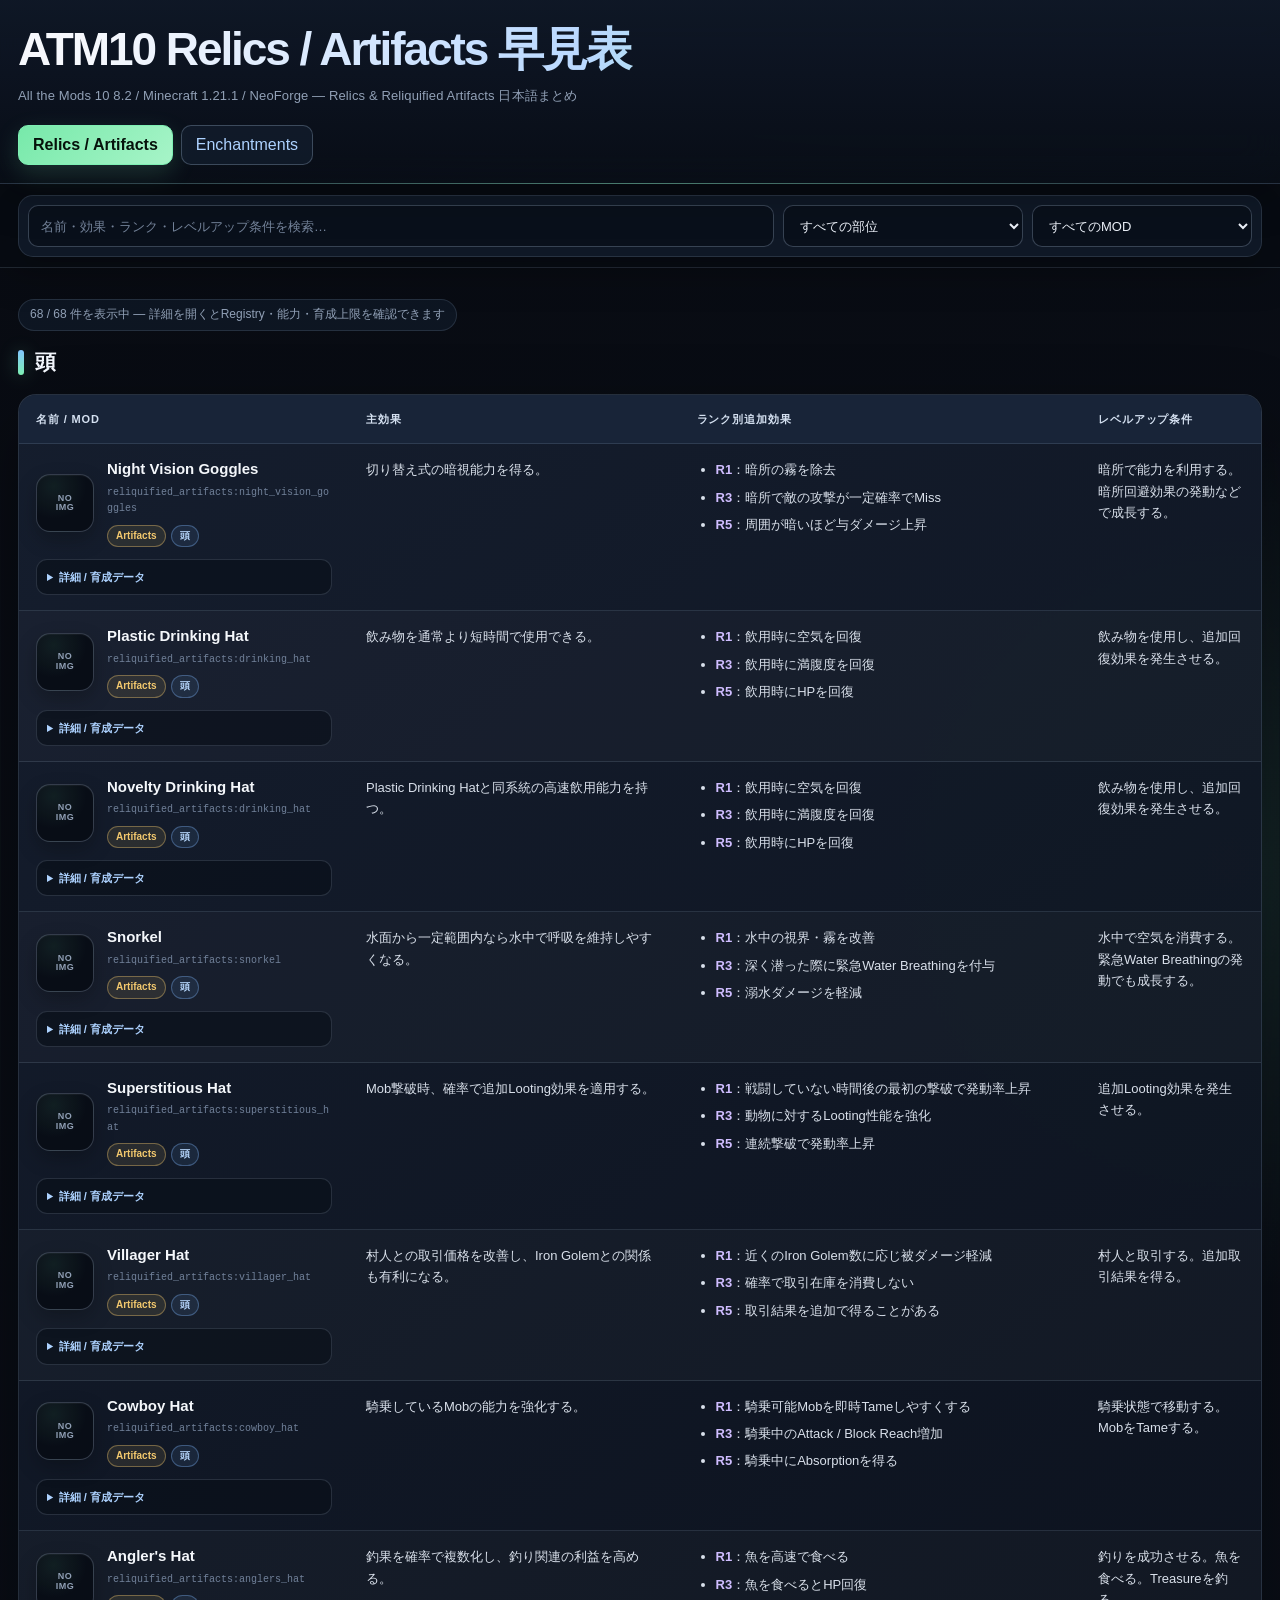
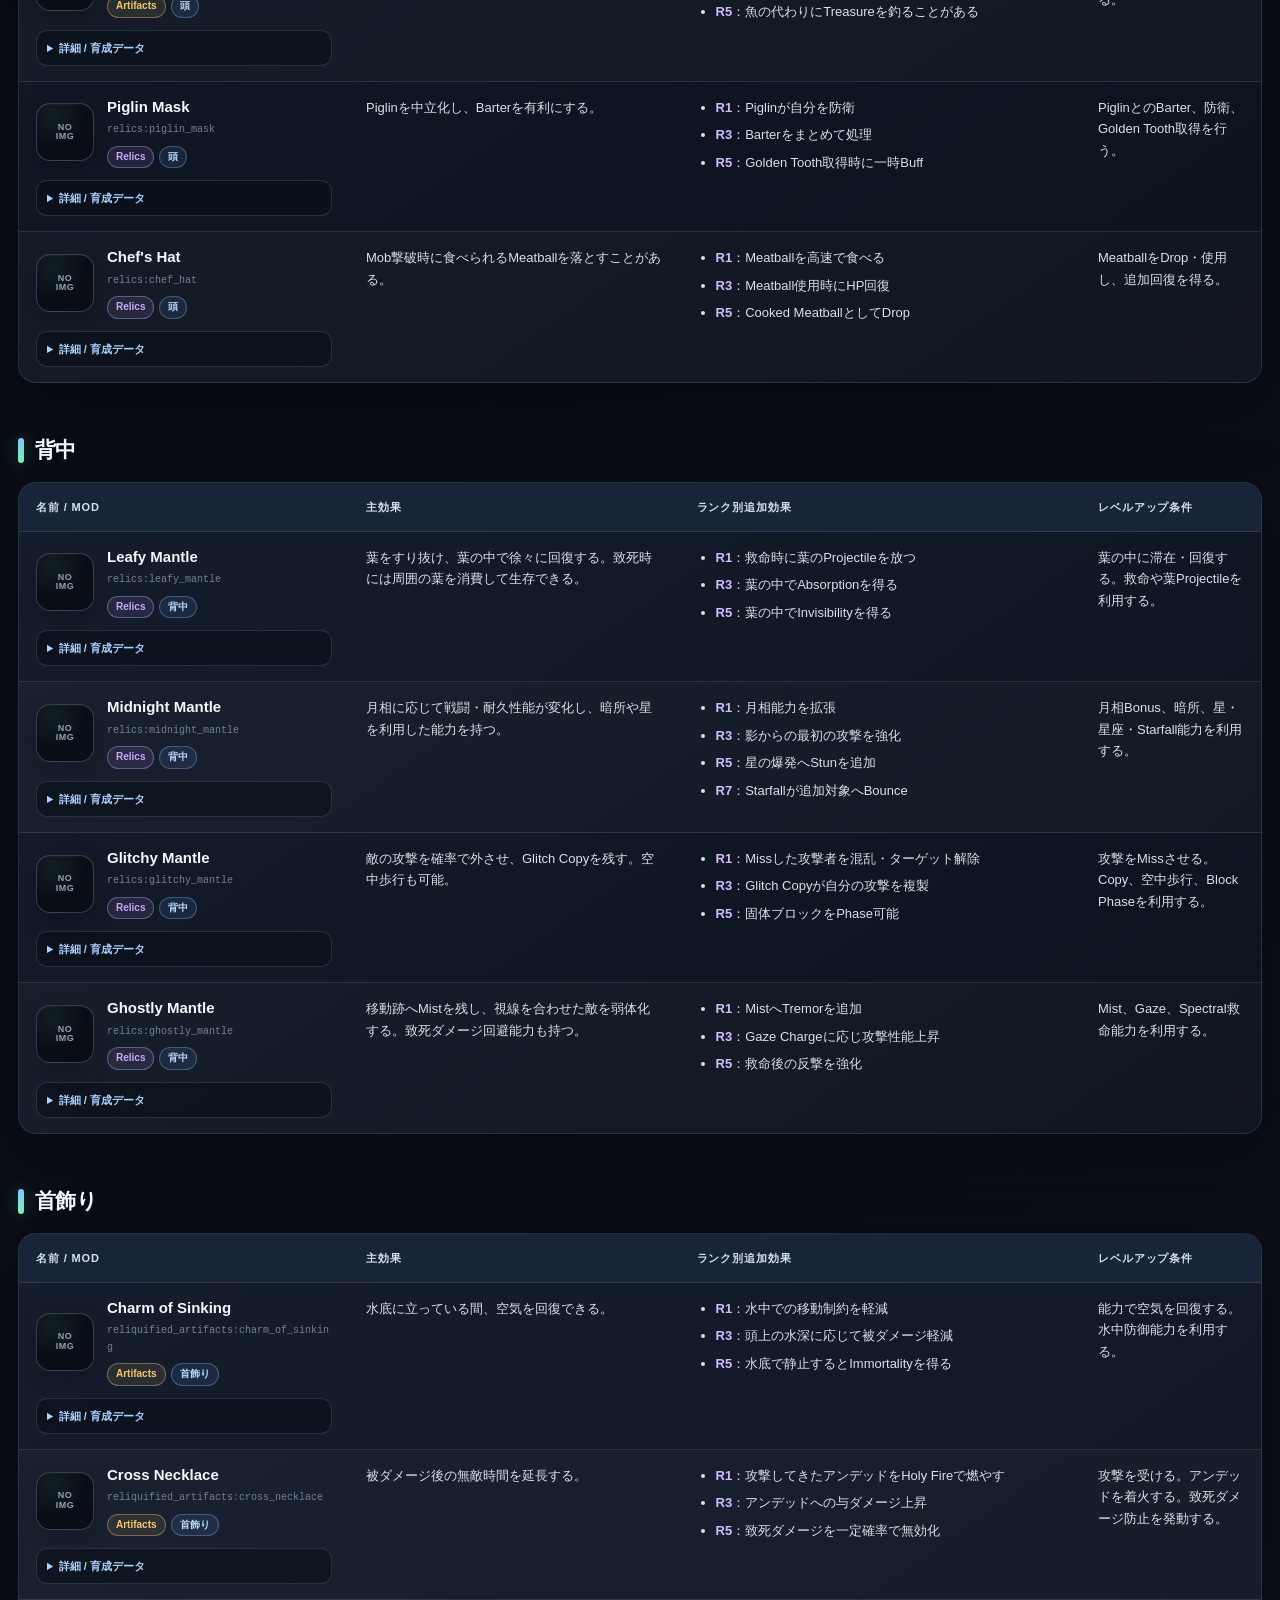
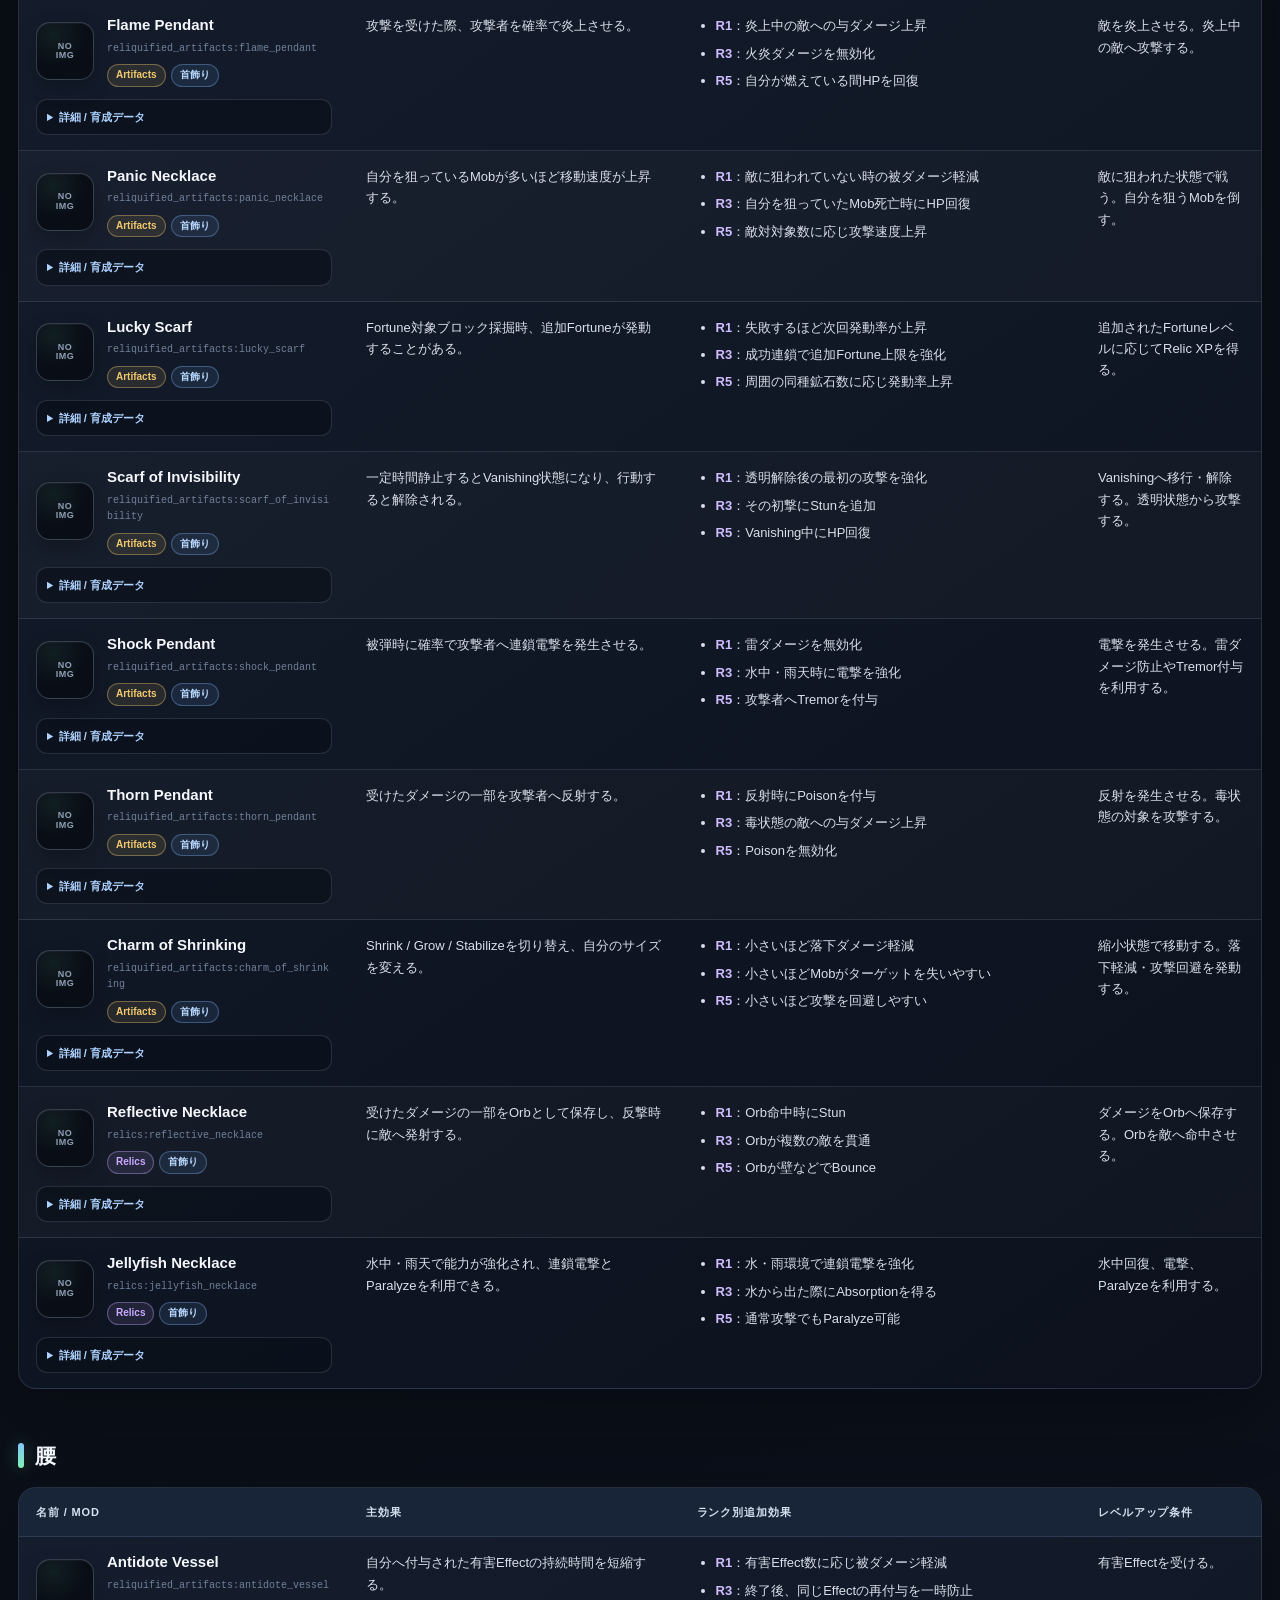
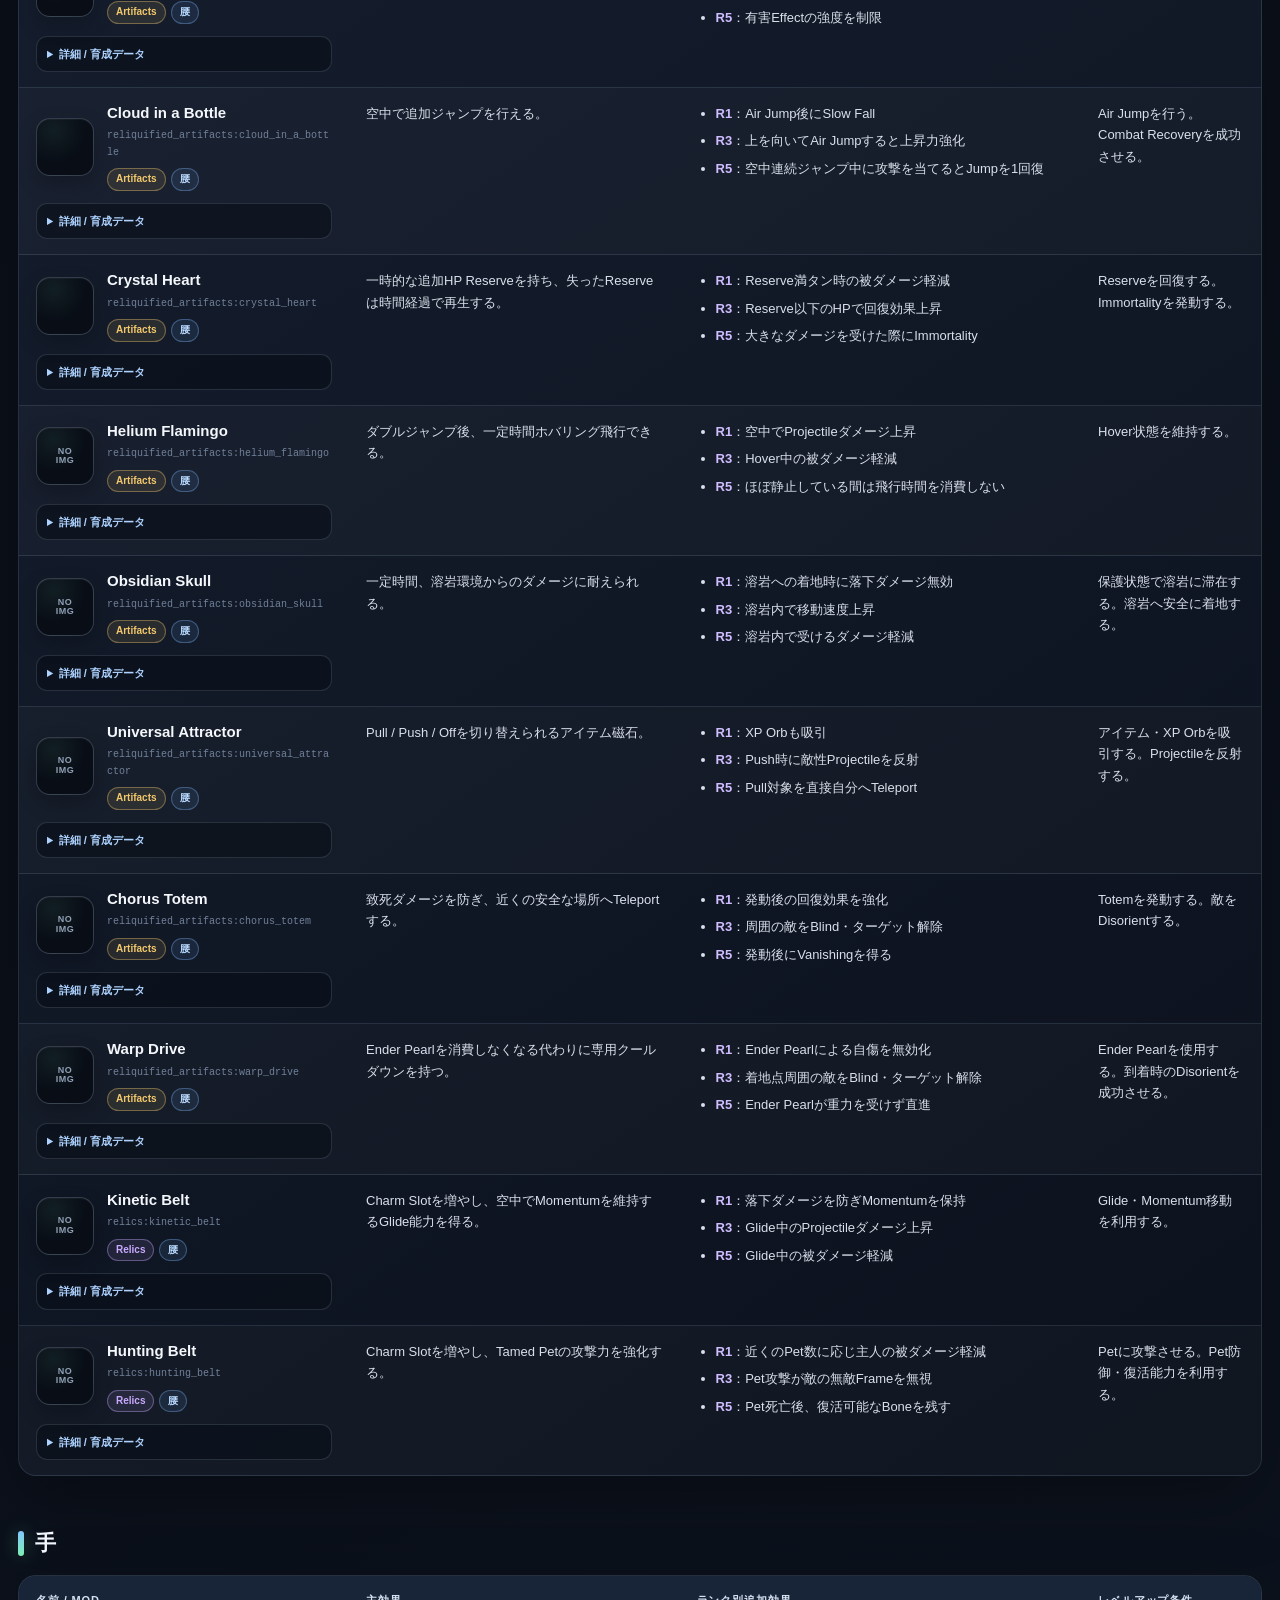
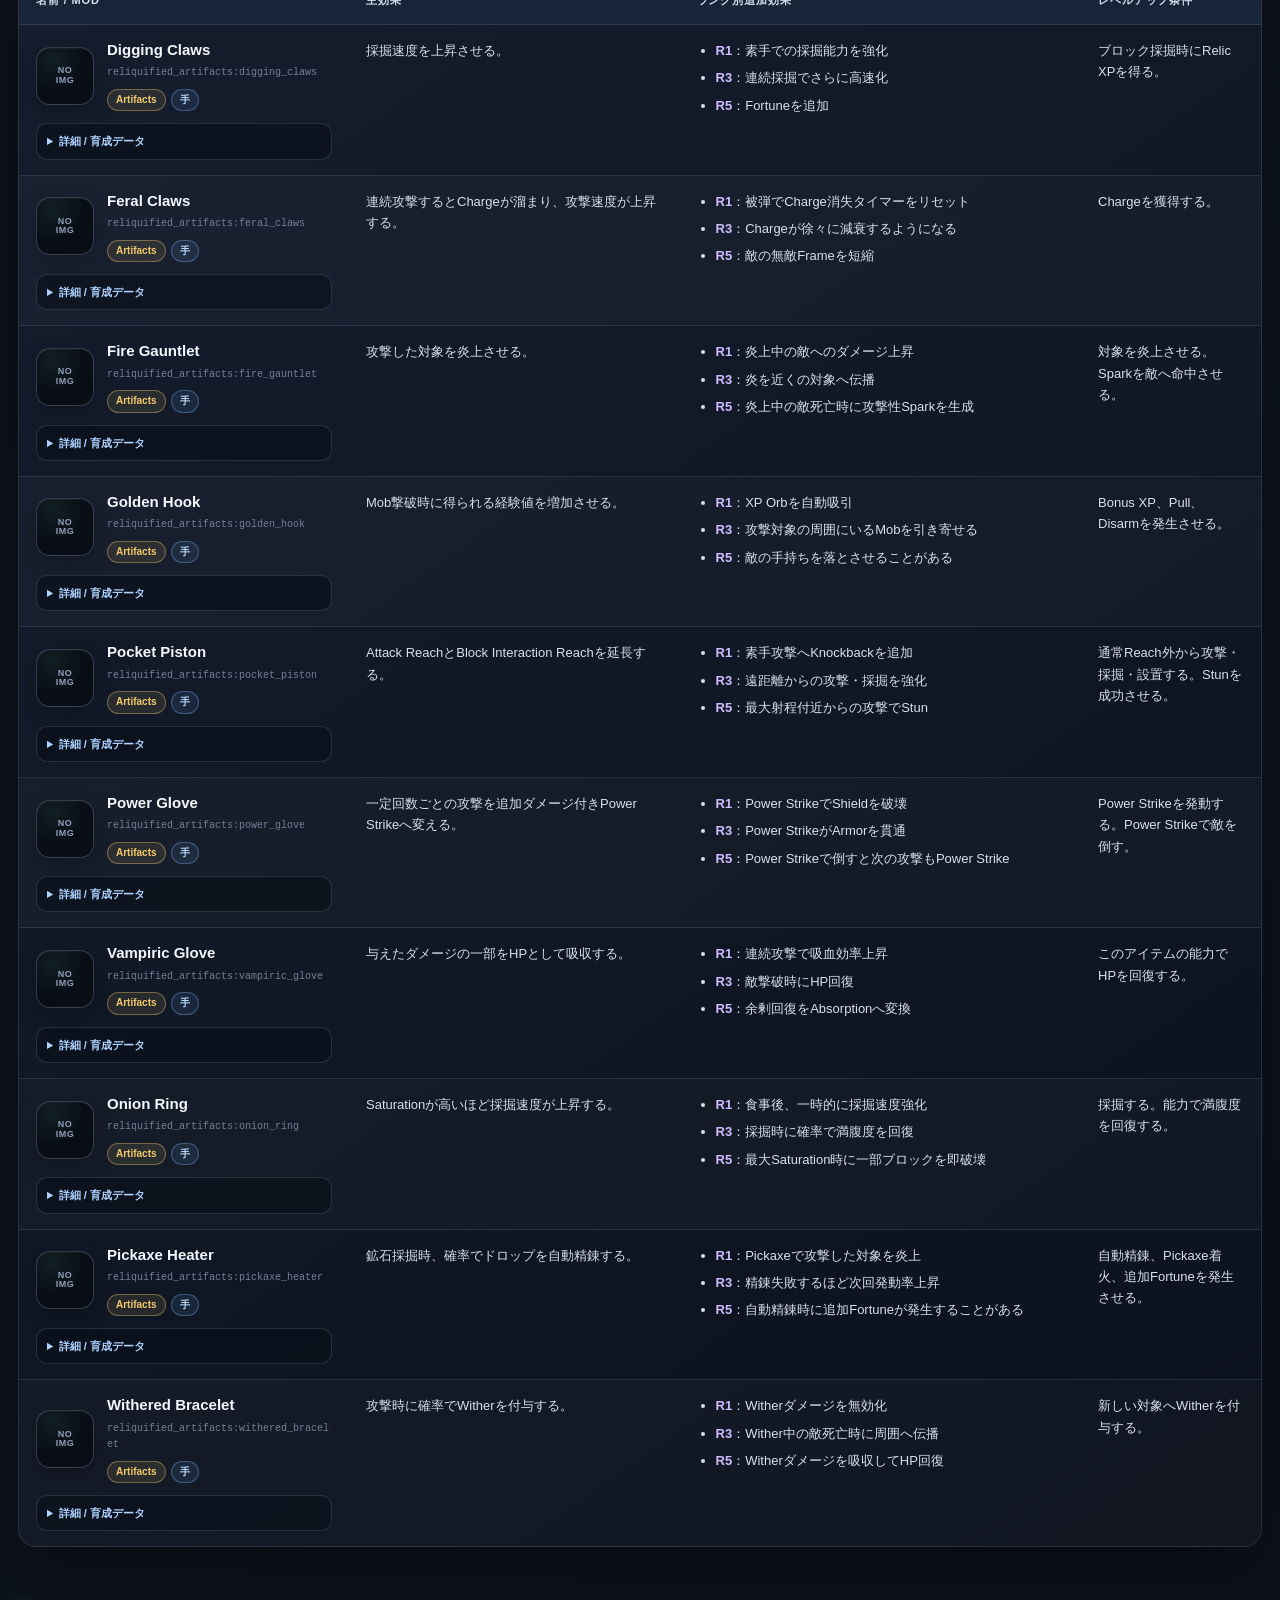
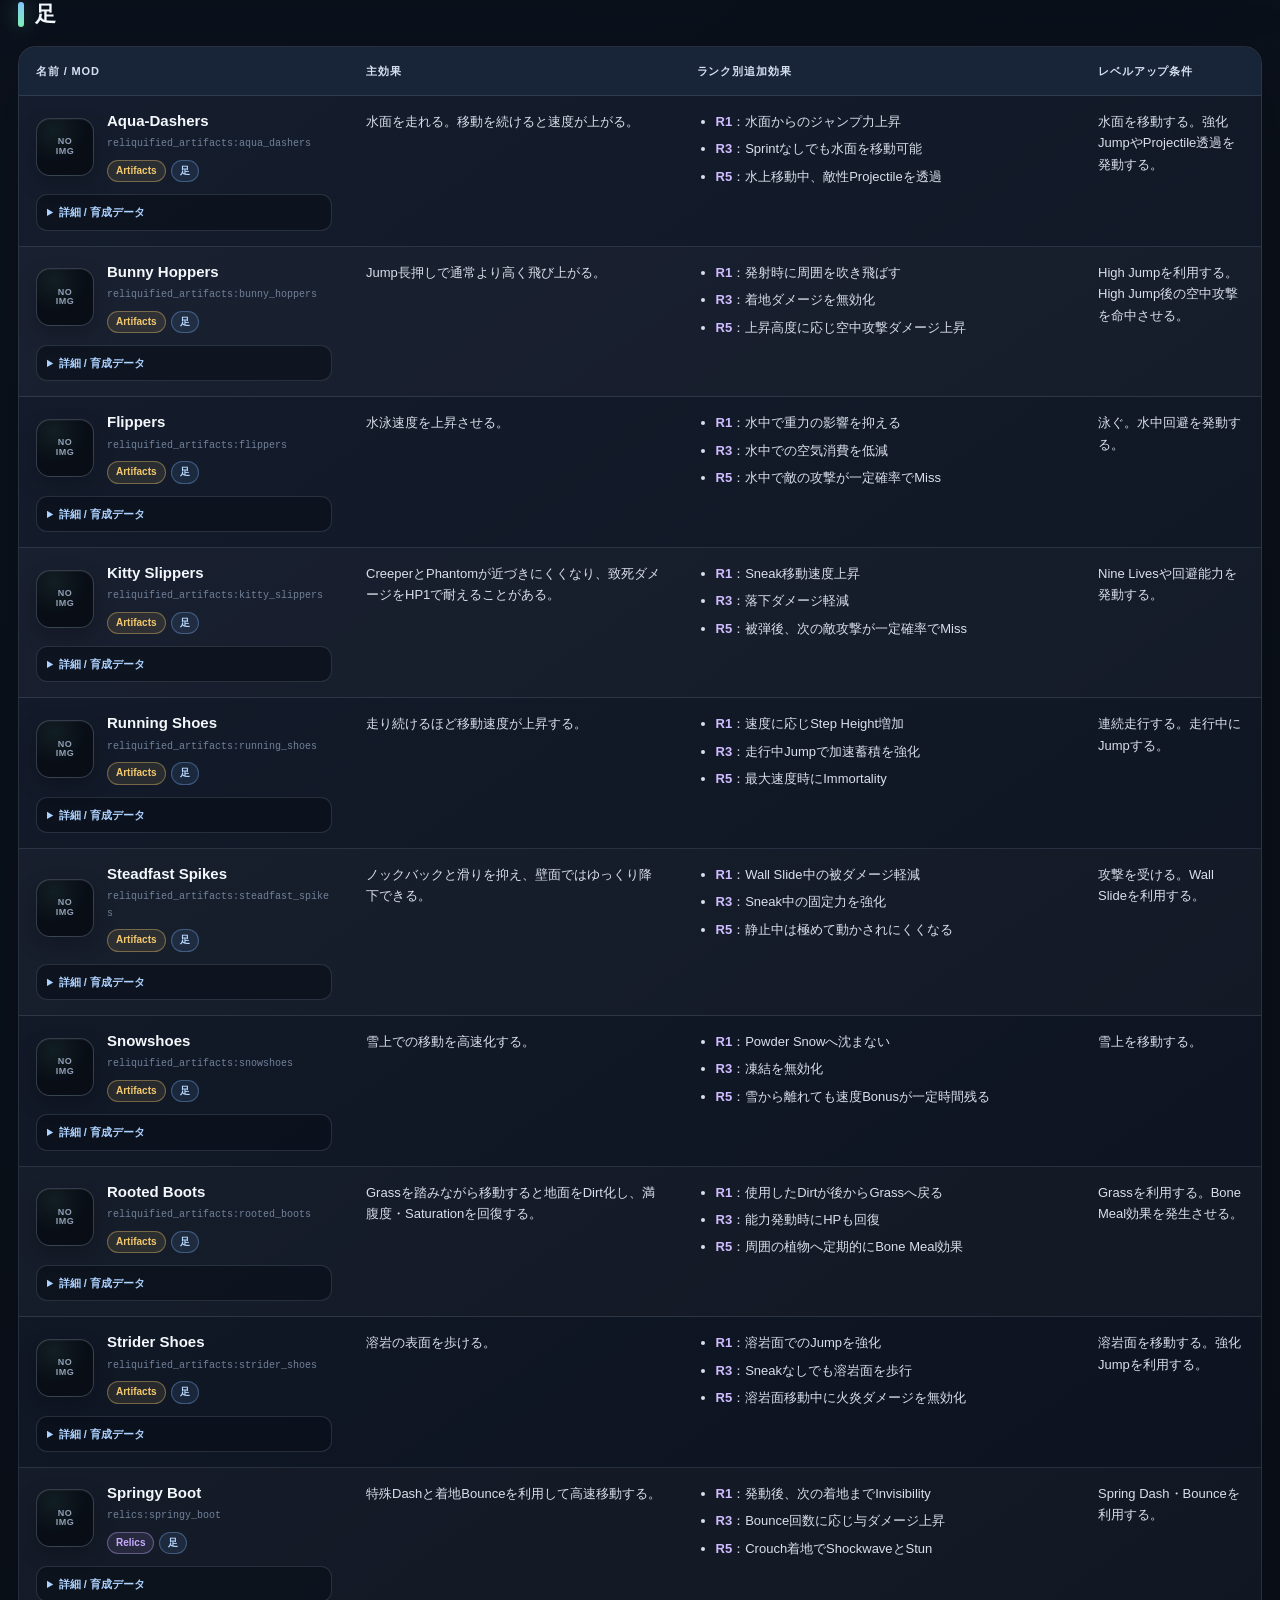
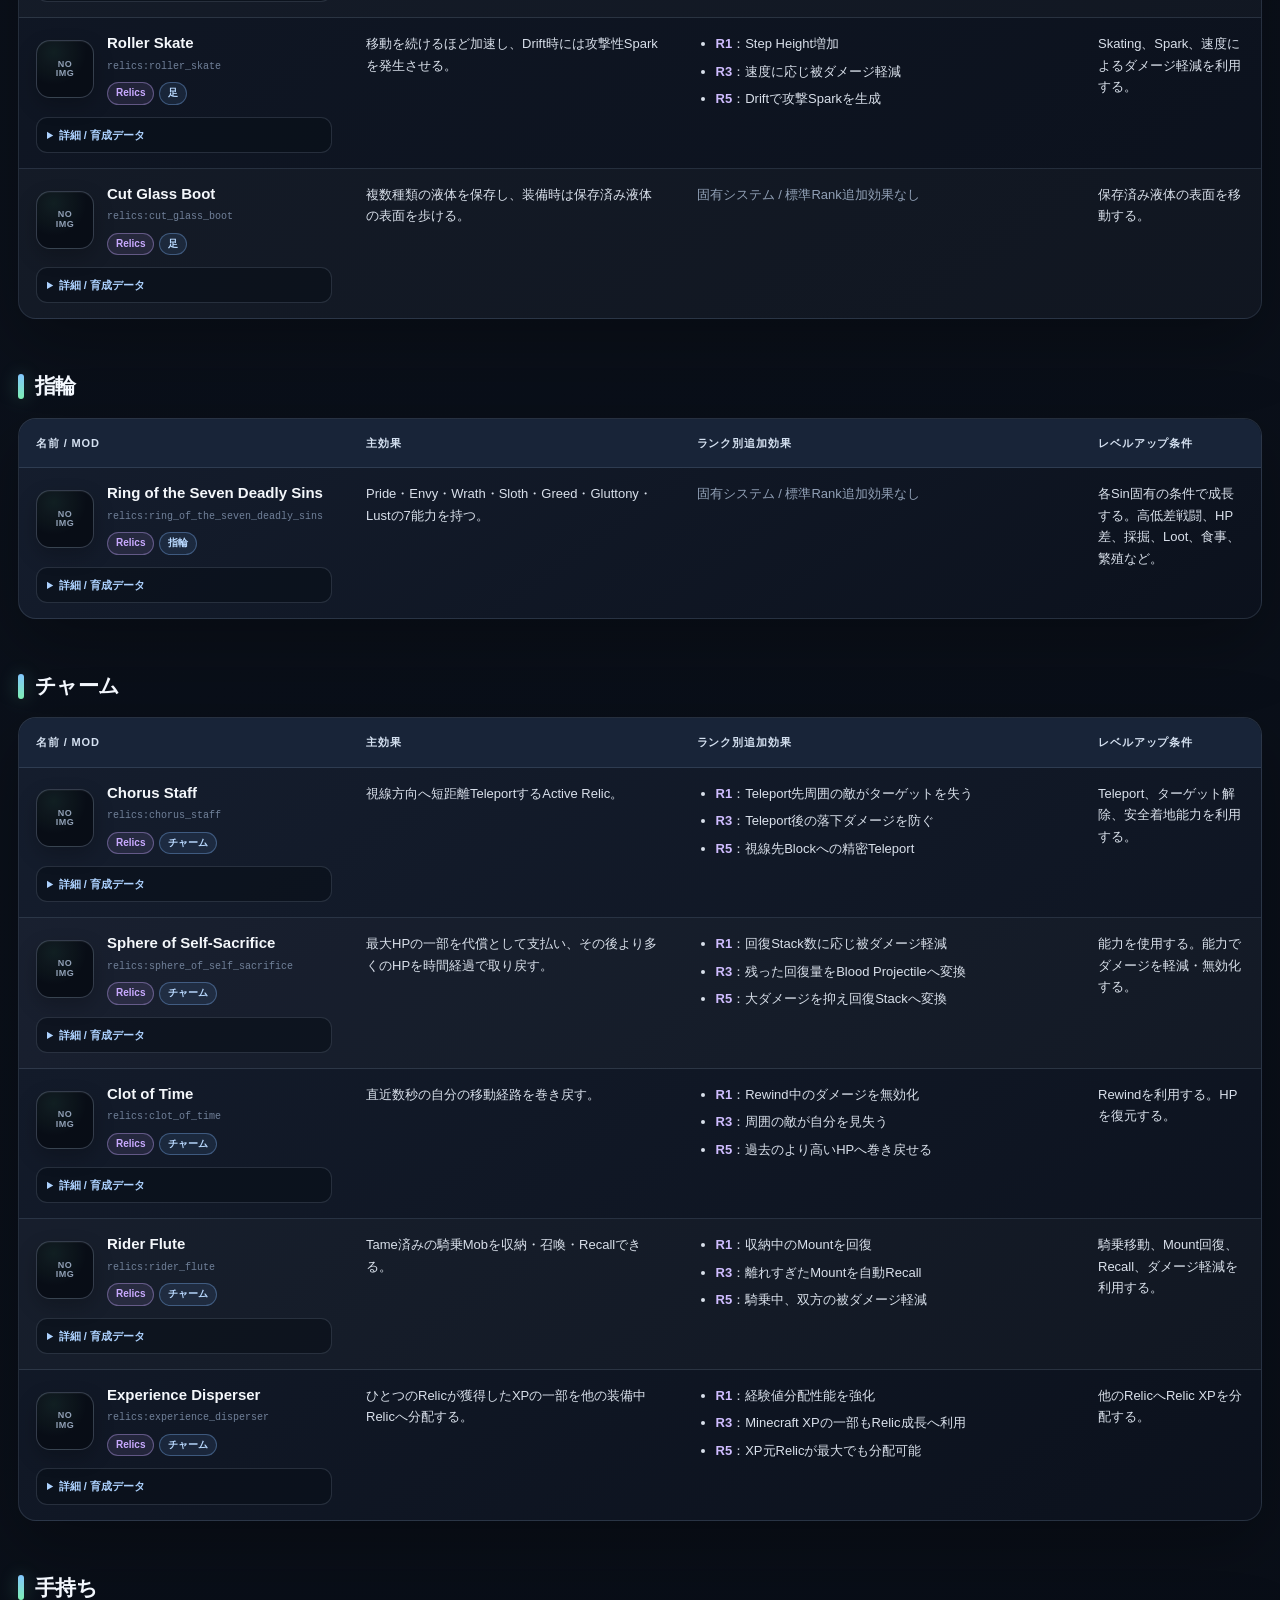
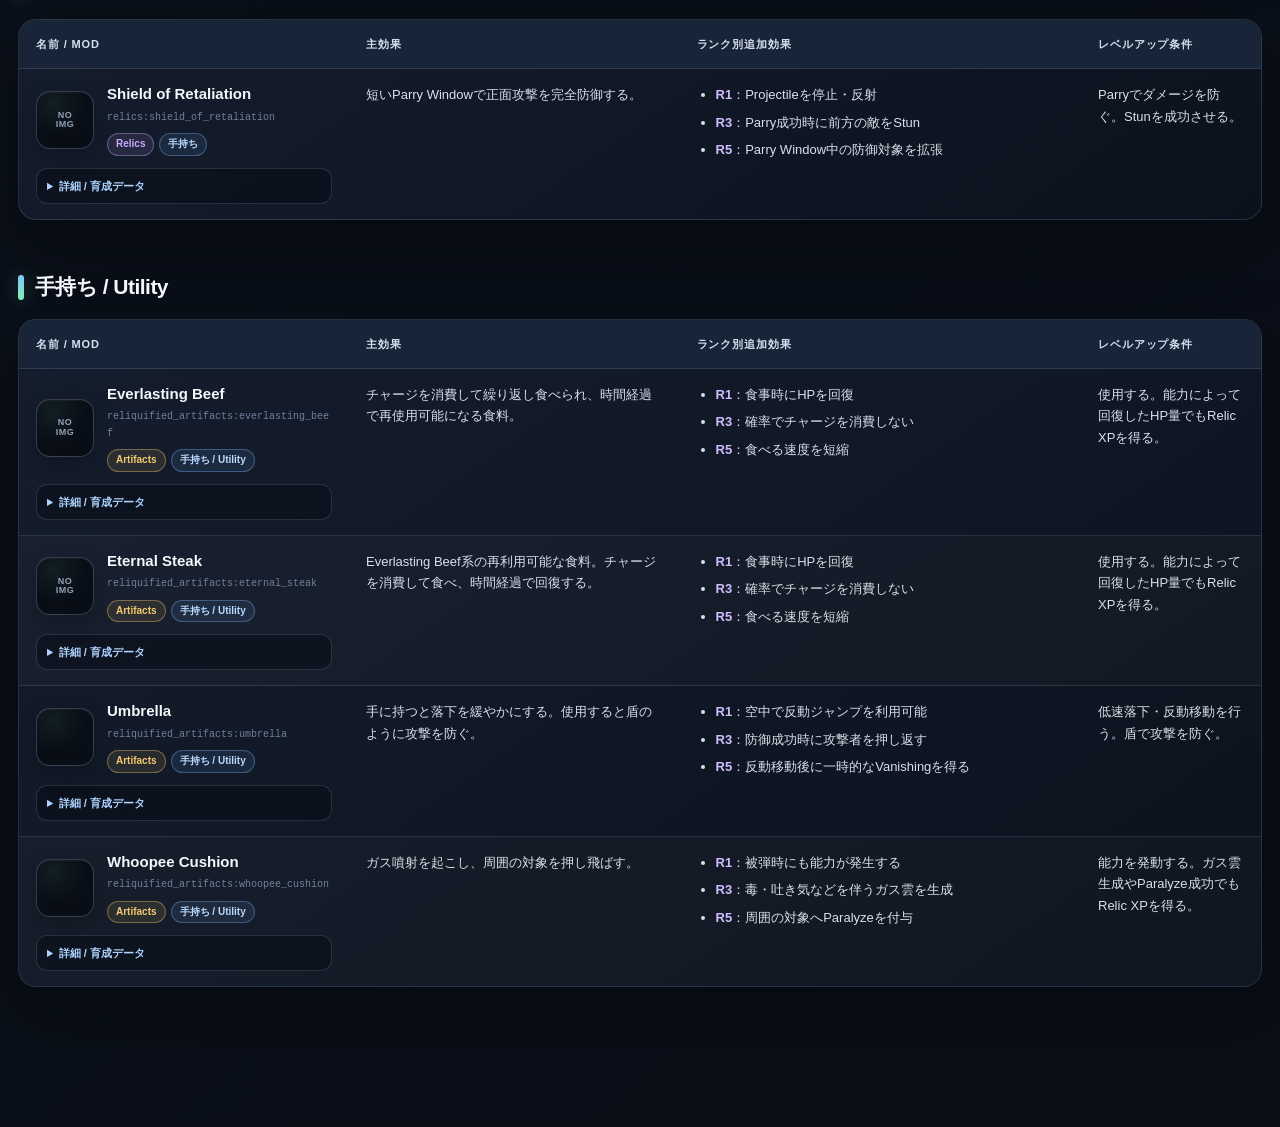
==== Pages/index.html @ 2f464e2b "Improve ATM10 relic and enchantment reference site" ====
<!doctype html>
<html lang="ja">
  <head>
    <meta charset="utf-8" />
    <meta name="viewport" content="width=device-width,initial-scale=1" />
    <meta name="color-scheme" content="dark" />
    <title>ATM10 Relics / Artifacts 早見表</title>

    <style>
      :root {
        --bg: #090c12;
        --bg-soft: #0d121a;
        --panel: rgba(18, 24, 34, 0.88);
        --panel-hover: rgba(25, 33, 46, 0.96);
        --header: #141b26;
        --border: rgba(148, 163, 184, 0.14);
        --border-strong: rgba(148, 163, 184, 0.24);

        --text: #e8edf5;
        --muted: #8e9aaa;
        --link: #9ac7ff;

        --artifact: #f0c46b;
        --artifact-bg: rgba(240, 196, 107, 0.09);
        --artifact-border: rgba(240, 196, 107, 0.28);

        --relic: #cda6ff;
        --relic-bg: rgba(205, 166, 255, 0.09);
        --relic-border: rgba(205, 166, 255, 0.28);

        --rank: #bca7ff;
        --accent: #6ee7a8;

        --radius: 14px;
        --shadow:
          0 12px 36px rgba(0, 0, 0, 0.22),
          inset 0 1px 0 rgba(255, 255, 255, 0.025);
      }

      * {
        box-sizing: border-box;
      }

      html {
        scroll-behavior: smooth;
        background: var(--bg);
      }

      body {
        margin: 0;
        min-height: 100vh;
        color: var(--text);
        background:
          radial-gradient(
            circle at 15% -10%,
            rgba(80, 130, 210, 0.12),
            transparent 35rem
          ),
          radial-gradient(
            circle at 95% 0%,
            rgba(100, 230, 170, 0.07),
            transparent 30rem
          ),
          var(--bg);

        font-family:
          Inter,
          "Noto Sans JP",
          "Hiragino Sans",
          "Yu Gothic UI",
          -apple-system,
          BlinkMacSystemFont,
          "Segoe UI",
          sans-serif;

        line-height: 1.65;
      }

      a {
        color: inherit;
      }

      /* ---------- Header ---------- */

      .site-header {
        padding: 42px 24px 31px;
        border-bottom: 1px solid var(--border);
        background: linear-gradient(
          180deg,
          rgba(18, 28, 42, 0.82),
          rgba(9, 12, 18, 0.22)
        );
      }

      .container {
        width: min(1480px, calc(100% - 32px));
        margin-inline: auto;
      }

      h1 {
        margin: 0;
        font-size: clamp(27px, 4vw, 42px);
        line-height: 1.18;
        letter-spacing: -0.035em;
        font-weight: 760;

        background: linear-gradient(105deg, #f5f8fc 10%, #b9d9ff 58%, #8ef0b8);

        color: transparent;
        background-clip: text;
        -webkit-background-clip: text;
      }

      .subtitle {
        margin: 9px 0 0;
        color: var(--muted);
        font-size: 14px;
      }

      .site-nav {
        display: flex;
        align-items: center;
        gap: 10px;
        margin-top: 16px;
        flex-wrap: wrap;
        position: relative;
      }

      .site-nav-toggle {
        display: none;
        min-width: 44px;
        min-height: 44px;
        align-items: center;
        justify-content: center;
        color: var(--text);
        background: rgba(16, 25, 36, 0.8);
        border: 1px solid var(--border-strong);
        border-radius: 10px;
        font-size: 22px;
        line-height: 1;
        cursor: pointer;
      }

      .site-nav-toggle:hover,
      .site-nav-toggle:focus-visible,
      .site-nav a {
        color: var(--link);
      }

      .site-nav-toggle:hover,
      .site-nav-toggle:focus-visible {
        border: 1px solid var(--border-strong);
        background: var(--panel-hover);
        outline: 2px solid var(--accent);
        outline-offset: 2px;
      }

      .site-nav-links {
        display: flex;
        gap: 10px;
        flex-wrap: wrap;
      }

      .site-nav a {
        border: 1px solid var(--border-strong);
        border-radius: 999px;
        padding: 6px 12px;
        text-decoration: none;
        background: rgba(16, 25, 36, 0.8);
      }

      .site-nav a:hover,
      .site-nav a:focus-visible {
        background: var(--panel-hover);
        outline: 2px solid var(--accent);
        outline-offset: 2px;
      }

      .site-nav a[aria-current="page"] {
        color: #07110c;
        background: var(--accent);
        border-color: var(--accent);
        font-weight: 700;
      }

      /* ---------- Filters ---------- */

      .filter-bar {
        position: sticky;
        top: 0;
        z-index: 30;

        padding: 11px 0;

        border-bottom: 1px solid var(--border);
        background: rgba(9, 12, 18, 0.82);
        backdrop-filter: blur(16px) saturate(140%);
        -webkit-backdrop-filter: blur(16px) saturate(140%);
      }

      .filters {
        display: grid;
        grid-template-columns:
          minmax(260px, 1fr)
          minmax(180px, 235px)
          minmax(160px, 210px);

        gap: 10px;
      }

      .control {
        width: 100%;
        min-width: 0;

        color: var(--text);
        background: rgba(17, 23, 33, 0.92);

        border: 1px solid var(--border-strong);
        border-radius: 10px;

        padding: 10px 12px;

        font: inherit;
        font-size: 13px;

        outline: none;

        transition:
          border-color 0.15s ease,
          background 0.15s ease,
          box-shadow 0.15s ease;
      }

      .control:hover {
        background: rgba(23, 31, 43, 0.96);
      }

      .control:focus {
        border-color: rgba(119, 182, 255, 0.62);
        box-shadow: 0 0 0 3px rgba(94, 164, 255, 0.1);
      }

      .control::placeholder {
        color: #657183;
      }

      /* ---------- Main ---------- */

      main {
        padding: 30px 0 80px;
      }

      .slot-section {
        margin: 0 0 48px;
      }

      .slot-title {
        display: flex;
        align-items: center;
        gap: 11px;

        margin: 0 0 13px;

        font-size: 21px;
        letter-spacing: -0.02em;
      }

      .slot-title::before {
        content: "";
        width: 5px;
        height: 23px;
        flex: 0 0 5px;

        border-radius: 10px;
        background: linear-gradient(180deg, #84d4ff, #78efaa);

        box-shadow: 0 0 16px rgba(108, 221, 189, 0.22);
      }

      /* ---------- Table ---------- */

      .table-shell {
        overflow: hidden;

        border: 1px solid var(--border);
        border-radius: var(--radius);

        background: var(--panel);
        box-shadow: var(--shadow);
      }

      .table-scroll {
        overflow-x: auto;
      }

      table {
        width: 100%;
        min-width: 1120px;

        border-collapse: collapse;
        table-layout: fixed;
      }

      col.name-col {
        width: 270px;
      }

      col.effect-col {
        width: 30%;
      }

      col.rank-col {
        width: 36%;
      }

      col.xp-col {
        width: auto;
      }

      th,
      td {
        padding: 15px 17px;
        text-align: left;
        vertical-align: top;

        border-bottom: 1px solid var(--border);
      }

      th {
        /* Stickyにしない。
     上部フィルターと重ならないよう通常配置にする。 */
        position: static;

        color: #bfc9d7;
        background: rgba(25, 32, 43, 0.98);

        font-size: 12px;
        font-weight: 700;
        letter-spacing: 0.035em;
      }

      tbody tr {
        transition: background 0.12s ease;
      }

      tbody tr:hover {
        background: var(--panel-hover);
      }

      tbody tr:last-child td {
        border-bottom: 0;
      }

      /* ---------- Item ---------- */

      .item {
        display: flex;
        align-items: center;
        gap: 13px;
      }

      .icon-frame {
        position: relative;

        display: grid;
        place-items: center;

        width: 58px;
        height: 58px;
        flex: 0 0 58px;

        overflow: hidden;

        border: 1px solid var(--border-strong);
        border-radius: 12px;

        background:
          linear-gradient(
            145deg,
            rgba(255, 255, 255, 0.035),
            rgba(255, 255, 255, 0.008)
          ),
          #090d13;

        box-shadow:
          inset 0 1px 0 rgba(255, 255, 255, 0.03),
          0 5px 15px rgba(0, 0, 0, 0.18);
      }

      .icon-frame img,
      .icon-frame canvas {
        display: block;

        width: 48px;
        height: 48px;

        max-width: 48px;
        max-height: 48px;

        object-fit: contain;

        image-rendering: pixelated;
        image-rendering: crisp-edges;
      }

      .icon-frame canvas {
        object-fit: contain;
      }

      .icon-frame img[hidden],
      .icon-frame canvas[hidden] {
        display: none;
      }

      .icon-frame img.pending-image {
        visibility: hidden;
      }

      .icon-fallback {
        display: none;

        color: #5f6a79;
        font-size: 9px;
        font-weight: 800;
        line-height: 1.05;
        text-align: center;
        letter-spacing: 0.05em;
      }

      .item-main {
        min-width: 0;
      }

      .item-name {
        display: inline-block;

        color: #f2f6fb;
        font-weight: 720;
        font-size: 15px;
        line-height: 1.3;

        text-decoration: none;

        transition:
          color 0.12s ease,
          text-shadow 0.12s ease;
      }

      .item-name:hover {
        color: var(--link);
        text-decoration: underline;
        text-underline-offset: 3px;
      }

      .item-id {
        margin-top: 4px;

        color: #657183;
        font-family: "SFMono-Regular", Consolas, "Liberation Mono", monospace;

        font-size: 10px;
        word-break: break-all;
      }

      .tags {
        display: flex;
        flex-wrap: wrap;
        gap: 5px;

        margin-top: 7px;
      }

      .tag {
        display: inline-flex;
        align-items: center;

        padding: 2px 7px;

        border: 1px solid;
        border-radius: 999px;

        font-size: 10px;
        font-weight: 680;
        line-height: 1.5;
      }

      .tag-artifacts {
        color: var(--artifact);
        background: var(--artifact-bg);
        border-color: var(--artifact-border);
      }

      .tag-relics {
        color: var(--relic);
        background: var(--relic-bg);
        border-color: var(--relic-border);
      }

      /* ---------- Rank ---------- */

      .rank-list {
        margin: 0;
        padding-left: 19px;
      }

      .rank-list li + li {
        margin-top: 6px;
      }

      .rank-label {
        color: var(--rank);
        font-weight: 760;
      }

      .no-rank {
        color: var(--muted);
      }

      /* ---------- Text ---------- */

      td {
        color: #d3d9e2;
        font-size: 13px;
      }

      .empty {
        padding: 50px 20px;

        color: var(--muted);
        text-align: center;

        border: 1px dashed var(--border-strong);
        border-radius: var(--radius);
      }

      /* ---------- Responsive ---------- */

      @media (max-width: 820px) {
        .site-header {
          padding: 30px 16px 24px;
        }

        .container {
          width: min(100% - 22px, 1480px);
        }

        .filters {
          grid-template-columns: 1fr 1fr;
        }

        #search {
          grid-column: 1 / -1;
        }

        main {
          padding-top: 22px;
        }
      }

      @media (max-width: 700px) {
        .site-nav {
          display: block;
        }

        .has-nav-js .site-nav-toggle {
          display: inline-flex;
        }

        .has-nav-js .site-nav-links {
          display: none;
          flex-direction: column;
          gap: 4px;
          margin-top: 8px;
          padding: 8px;
          border: 1px solid var(--border-strong);
          border-radius: 10px;
          background: var(--header);
          box-shadow: var(--shadow);
        }

        .has-nav-js .site-nav-links.is-open {
          display: flex;
        }

        .site-nav-links a {
          border-radius: 7px;
          padding: 9px 11px;
        }
      }

      @media (max-width: 520px) {
        .filters {
          grid-template-columns: 1fr;
        }

        #search {
          grid-column: auto;
        }
      }
    </style>
    <link rel="stylesheet" href="./styles.css" />
  </head>

  <body class="relics-page">
    <header class="site-header">
      <div class="container">
        <h1>ATM10 Relics / Artifacts 早見表</h1>
        <p class="subtitle">
          All the Mods 10 8.2 / Minecraft 1.21.1 / NeoForge — Relics &amp;
          Reliquified Artifacts 日本語まとめ
        </p>
        <nav class="site-nav" aria-label="サイト内ナビゲーション">
          <button
            class="site-nav-toggle"
            type="button"
            aria-expanded="false"
            aria-controls="site-nav-links"
            aria-label="メニューを開く"
          >
            <span aria-hidden="true">☰</span>
          </button>
          <div class="site-nav-links" id="site-nav-links">
            <a href="./index.html" aria-current="page">Relics / Artifacts</a>
            <a href="./enchantments.html">Enchantments</a>
          </div>
        </nav>
      </div>
    </header>

    <div class="filter-bar">
      <div class="container filters">
        <input
          id="search"
          class="control"
          type="search"
          autocomplete="off"
          placeholder="名前・効果・ランク・レベルアップ条件を検索…"
        />

        <select id="slotFilter" class="control">
          <option value="">すべての部位</option>
        </select>

        <select id="modFilter" class="control">
          <option value="">すべてのMOD</option>
          <option value="Artifacts">Artifacts</option>
          <option value="Relics">Relics</option>
        </select>
      </div>
    </div>

    <main class="container">
      <div id="summary" class="summary" aria-live="polite"></div>
      <div id="content"></div>
    </main>

    <script src="./relics-data.js"></script>
    <script>
      "use strict";

      const URLS = {
        relicDocs: "https://shatterbyte.com/docs/mods/relics/relics/",

        artifactDocs:
          "https://shatterbyte.com/docs/mods/reliquified-artifacts/relics/",

        relicImages:
          "https://raw.githubusercontent.com/Octo-Studios/relics/1.21.1/" +
          "src/main/resources/assets/relics/textures/item/",

        artifactImages:
          "https://raw.githubusercontent.com/ochotonida/artifacts/1.21.1/" +
          "common/src/main/resources/assets/artifacts/textures/item/",
      };

      /*
       * [部位, MOD, ID, 名前, 主効果, [[Rank, 効果], ...], XP条件]
       */
      const items = [
        /* =========================================================
   ARTIFACTS
   ========================================================= */

        [
          "その他 / 手持ち",
          "Artifacts",
          "everlasting_beef",
          "Everlasting Beef",
          "チャージを消費して繰り返し食べられ、時間経過で再使用可能になる食料。",
          [
            ["R1", "食事時にHPを回復"],
            ["R3", "確率でチャージを消費しない"],
            ["R5", "食べる速度を短縮"],
          ],
          "使用する。能力によって回復したHP量でもRelic XPを得る。",
        ],

        [
          "その他 / 手持ち",
          "Artifacts",
          "eternal_steak",
          "Eternal Steak",
          "Everlasting Beef系の再利用可能な食料。チャージを消費して食べ、時間経過で回復する。",
          [
            ["R1", "食事時にHPを回復"],
            ["R3", "確率でチャージを消費しない"],
            ["R5", "食べる速度を短縮"],
          ],
          "使用する。能力によって回復したHP量でもRelic XPを得る。",
        ],

        [
          "その他 / 手持ち",
          "Artifacts",
          "umbrella",
          "Umbrella",
          "手に持つと落下を緩やかにする。使用すると盾のように攻撃を防ぐ。",
          [
            ["R1", "空中で反動ジャンプを利用可能"],
            ["R3", "防御成功時に攻撃者を押し返す"],
            ["R5", "反動移動後に一時的なVanishingを得る"],
          ],
          "低速落下・反動移動を行う。盾で攻撃を防ぐ。",
        ],

        [
          "その他 / 手持ち",
          "Artifacts",
          "whoopee_cushion",
          "Whoopee Cushion",
          "ガス噴射を起こし、周囲の対象を押し飛ばす。",
          [
            ["R1", "被弾時にも能力が発生する"],
            ["R3", "毒・吐き気などを伴うガス雲を生成"],
            ["R5", "周囲の対象へParalyzeを付与"],
          ],
          "能力を発動する。ガス雲生成やParalyze成功でもRelic XPを得る。",
        ],

        /* ----- Head ----- */

        [
          "頭",
          "Artifacts",
          "night_vision_goggles",
          "Night Vision Goggles",
          "切り替え式の暗視能力を得る。",
          [
            ["R1", "暗所の霧を除去"],
            ["R3", "暗所で敵の攻撃が一定確率でMiss"],
            ["R5", "周囲が暗いほど与ダメージ上昇"],
          ],
          "暗所で能力を利用する。暗所回避効果の発動などで成長する。",
        ],

        [
          "頭",
          "Artifacts",
          "plastic_drinking_hat",
          "Plastic Drinking Hat",
          "飲み物を通常より短時間で使用できる。",
          [
            ["R1", "飲用時に空気を回復"],
            ["R3", "飲用時に満腹度を回復"],
            ["R5", "飲用時にHPを回復"],
          ],
          "飲み物を使用し、追加回復効果を発生させる。",
        ],

        [
          "頭",
          "Artifacts",
          "novelty_drinking_hat",
          "Novelty Drinking Hat",
          "Plastic Drinking Hatと同系統の高速飲用能力を持つ。",
          [
            ["R1", "飲用時に空気を回復"],
            ["R3", "飲用時に満腹度を回復"],
            ["R5", "飲用時にHPを回復"],
          ],
          "飲み物を使用し、追加回復効果を発生させる。",
        ],

        [
          "頭",
          "Artifacts",
          "snorkel",
          "Snorkel",
          "水面から一定範囲内なら水中で呼吸を維持しやすくなる。",
          [
            ["R1", "水中の視界・霧を改善"],
            ["R3", "深く潜った際に緊急Water Breathingを付与"],
            ["R5", "溺水ダメージを軽減"],
          ],
          "水中で空気を消費する。緊急Water Breathingの発動でも成長する。",
        ],

        [
          "頭",
          "Artifacts",
          "superstitious_hat",
          "Superstitious Hat",
          "Mob撃破時、確率で追加Looting効果を適用する。",
          [
            ["R1", "戦闘していない時間後の最初の撃破で発動率上昇"],
            ["R3", "動物に対するLooting性能を強化"],
            ["R5", "連続撃破で発動率上昇"],
          ],
          "追加Looting効果を発生させる。",
        ],

        [
          "頭",
          "Artifacts",
          "villager_hat",
          "Villager Hat",
          "村人との取引価格を改善し、Iron Golemとの関係も有利になる。",
          [
            ["R1", "近くのIron Golem数に応じ被ダメージ軽減"],
            ["R3", "確率で取引在庫を消費しない"],
            ["R5", "取引結果を追加で得ることがある"],
          ],
          "村人と取引する。追加取引結果を得る。",
        ],

        [
          "頭",
          "Artifacts",
          "cowboy_hat",
          "Cowboy Hat",
          "騎乗しているMobの能力を強化する。",
          [
            ["R1", "騎乗可能Mobを即時Tameしやすくする"],
            ["R3", "騎乗中のAttack / Block Reach増加"],
            ["R5", "騎乗中にAbsorptionを得る"],
          ],
          "騎乗状態で移動する。MobをTameする。",
        ],

        [
          "頭",
          "Artifacts",
          "anglers_hat",
          "Angler's Hat",
          "釣果を確率で複数化し、釣り関連の利益を高める。",
          [
            ["R1", "魚を高速で食べる"],
            ["R3", "魚を食べるとHP回復"],
            ["R5", "魚の代わりにTreasureを釣ることがある"],
          ],
          "釣りを成功させる。魚を食べる。Treasureを釣る。",
        ],

        /* ----- Neck ----- */

        [
          "Charm / Utility",
          "Artifacts",
          "charm_of_sinking",
          "Charm of Sinking",
          "水底に立っている間、空気を回復できる。",
          [
            ["R1", "水中での移動制約を軽減"],
            ["R3", "頭上の水深に応じて被ダメージ軽減"],
            ["R5", "水底で静止するとImmortalityを得る"],
          ],
          "能力で空気を回復する。水中防御能力を利用する。",
        ],

        [
          "首",
          "Artifacts",
          "cross_necklace",
          "Cross Necklace",
          "被ダメージ後の無敵時間を延長する。",
          [
            ["R1", "攻撃してきたアンデッドをHoly Fireで燃やす"],
            ["R3", "アンデッドへの与ダメージ上昇"],
            ["R5", "致死ダメージを一定確率で無効化"],
          ],
          "攻撃を受ける。アンデッドを着火する。致死ダメージ防止を発動する。",
        ],

        [
          "首",
          "Artifacts",
          "flame_pendant",
          "Flame Pendant",
          "攻撃を受けた際、攻撃者を確率で炎上させる。",
          [
            ["R1", "炎上中の敵への与ダメージ上昇"],
            ["R3", "火炎ダメージを無効化"],
            ["R5", "自分が燃えている間HPを回復"],
          ],
          "敵を炎上させる。炎上中の敵へ攻撃する。",
        ],

        [
          "首",
          "Artifacts",
          "panic_necklace",
          "Panic Necklace",
          "自分を狙っているMobが多いほど移動速度が上昇する。",
          [
            ["R1", "敵に狙われていない時の被ダメージ軽減"],
            ["R3", "自分を狙っていたMob死亡時にHP回復"],
            ["R5", "敵対対象数に応じ攻撃速度上昇"],
          ],
          "敵に狙われた状態で戦う。自分を狙うMobを倒す。",
        ],

        [
          "首",
          "Artifacts",
          "lucky_scarf",
          "Lucky Scarf",
          "Fortune対象ブロック採掘時、追加Fortuneが発動することがある。",
          [
            ["R1", "失敗するほど次回発動率が上昇"],
            ["R3", "成功連鎖で追加Fortune上限を強化"],
            ["R5", "周囲の同種鉱石数に応じ発動率上昇"],
          ],
          "追加されたFortuneレベルに応じてRelic XPを得る。",
        ],

        [
          "首",
          "Artifacts",
          "scarf_of_invisibility",
          "Scarf of Invisibility",
          "一定時間静止するとVanishing状態になり、行動すると解除される。",
          [
            ["R1", "透明解除後の最初の攻撃を強化"],
            ["R3", "その初撃にStunを追加"],
            ["R5", "Vanishing中にHP回復"],
          ],
          "Vanishingへ移行・解除する。透明状態から攻撃する。",
        ],

        [
          "首",
          "Artifacts",
          "shock_pendant",
          "Shock Pendant",
          "被弾時に確率で攻撃者へ連鎖電撃を発生させる。",
          [
            ["R1", "雷ダメージを無効化"],
            ["R3", "水中・雨天時に電撃を強化"],
            ["R5", "攻撃者へTremorを付与"],
          ],
          "電撃を発生させる。雷ダメージ防止やTremor付与を利用する。",
        ],

        [
          "首",
          "Artifacts",
          "thorn_pendant",
          "Thorn Pendant",
          "受けたダメージの一部を攻撃者へ反射する。",
          [
            ["R1", "反射時にPoisonを付与"],
            ["R3", "毒状態の敵への与ダメージ上昇"],
            ["R5", "Poisonを無効化"],
          ],
          "反射を発生させる。毒状態の対象を攻撃する。",
        ],

        [
          "Charm / Utility",
          "Artifacts",
          "charm_of_shrinking",
          "Charm of Shrinking",
          "Shrink / Grow / Stabilizeを切り替え、自分のサイズを変える。",
          [
            ["R1", "小さいほど落下ダメージ軽減"],
            ["R3", "小さいほどMobがターゲットを失いやすい"],
            ["R5", "小さいほど攻撃を回避しやすい"],
          ],
          "縮小状態で移動する。落下軽減・攻撃回避を発動する。",
        ],

        /* ----- Belt ----- */

        [
          "腰",
          "Artifacts",
          "antidote_vessel",
          "Antidote Vessel",
          "自分へ付与された有害Effectの持続時間を短縮する。",
          [
            ["R1", "有害Effect数に応じ被ダメージ軽減"],
            ["R3", "終了後、同じEffectの再付与を一時防止"],
            ["R5", "有害Effectの強度を制限"],
          ],
          "有害Effectを受ける。",
        ],

        [
          "腰",
          "Artifacts",
          "cloud_in_a_bottle",
          "Cloud in a Bottle",
          "空中で追加ジャンプを行える。",
          [
            ["R1", "Air Jump後にSlow Fall"],
            ["R3", "上を向いてAir Jumpすると上昇力強化"],
            ["R5", "空中連続ジャンプ中に攻撃を当てるとJumpを1回復"],
          ],
          "Air Jumpを行う。Combat Recoveryを成功させる。",
        ],

        [
          "腰",
          "Artifacts",
          "crystal_heart",
          "Crystal Heart",
          "一時的な追加HP Reserveを持ち、失ったReserveは時間経過で再生する。",
          [
            ["R1", "Reserve満タン時の被ダメージ軽減"],
            ["R3", "Reserve以下のHPで回復効果上昇"],
            ["R5", "大きなダメージを受けた際にImmortality"],
          ],
          "Reserveを回復する。Immortalityを発動する。",
        ],

        [
          "腰",
          "Artifacts",
          "helium_flamingo",
          "Helium Flamingo",
          "ダブルジャンプ後、一定時間ホバリング飛行できる。",
          [
            ["R1", "空中でProjectileダメージ上昇"],
            ["R3", "Hover中の被ダメージ軽減"],
            ["R5", "ほぼ静止している間は飛行時間を消費しない"],
          ],
          "Hover状態を維持する。",
        ],

        [
          "腰",
          "Artifacts",
          "obsidian_skull",
          "Obsidian Skull",
          "一定時間、溶岩環境からのダメージに耐えられる。",
          [
            ["R1", "溶岩への着地時に落下ダメージ無効"],
            ["R3", "溶岩内で移動速度上昇"],
            ["R5", "溶岩内で受けるダメージ軽減"],
          ],
          "保護状態で溶岩に滞在する。溶岩へ安全に着地する。",
        ],

        [
          "腰",
          "Artifacts",
          "universal_attractor",
          "Universal Attractor",
          "Pull / Push / Offを切り替えられるアイテム磁石。",
          [
            ["R1", "XP Orbも吸引"],
            ["R3", "Push時に敵性Projectileを反射"],
            ["R5", "Pull対象を直接自分へTeleport"],
          ],
          "アイテム・XP Orbを吸引する。Projectileを反射する。",
        ],

        [
          "腰",
          "Artifacts",
          "chorus_totem",
          "Chorus Totem",
          "致死ダメージを防ぎ、近くの安全な場所へTeleportする。",
          [
            ["R1", "発動後の回復効果を強化"],
            ["R3", "周囲の敵をBlind・ターゲット解除"],
            ["R5", "発動後にVanishingを得る"],
          ],
          "Totemを発動する。敵をDisorientする。",
        ],

        [
          "腰",
          "Artifacts",
          "warp_drive",
          "Warp Drive",
          "Ender Pearlを消費しなくなる代わりに専用クールダウンを持つ。",
          [
            ["R1", "Ender Pearlによる自傷を無効化"],
            ["R3", "着地点周囲の敵をBlind・ターゲット解除"],
            ["R5", "Ender Pearlが重力を受けず直進"],
          ],
          "Ender Pearlを使用する。到着時のDisorientを成功させる。",
        ],

        /* ----- Hands ----- */

        [
          "手",
          "Artifacts",
          "digging_claws",
          "Digging Claws",
          "採掘速度を上昇させる。",
          [
            ["R1", "素手での採掘能力を強化"],
            ["R3", "連続採掘でさらに高速化"],
            ["R5", "Fortuneを追加"],
          ],
          "ブロック採掘時にRelic XPを得る。",
        ],

        [
          "手",
          "Artifacts",
          "feral_claws",
          "Feral Claws",
          "連続攻撃するとChargeが溜まり、攻撃速度が上昇する。",
          [
            ["R1", "被弾でCharge消失タイマーをリセット"],
            ["R3", "Chargeが徐々に減衰するようになる"],
            ["R5", "敵の無敵Frameを短縮"],
          ],
          "Chargeを獲得する。",
        ],

        [
          "手",
          "Artifacts",
          "fire_gauntlet",
          "Fire Gauntlet",
          "攻撃した対象を炎上させる。",
          [
            ["R1", "炎上中の敵へのダメージ上昇"],
            ["R3", "炎を近くの対象へ伝播"],
            ["R5", "炎上中の敵死亡時に攻撃性Sparkを生成"],
          ],
          "対象を炎上させる。Sparkを敵へ命中させる。",
        ],

        [
          "手",
          "Artifacts",
          "golden_hook",
          "Golden Hook",
          "Mob撃破時に得られる経験値を増加させる。",
          [
            ["R1", "XP Orbを自動吸引"],
            ["R3", "攻撃対象の周囲にいるMobを引き寄せる"],
            ["R5", "敵の手持ちを落とさせることがある"],
          ],
          "Bonus XP、Pull、Disarmを発生させる。",
        ],

        [
          "手",
          "Artifacts",
          "pocket_piston",
          "Pocket Piston",
          "Attack ReachとBlock Interaction Reachを延長する。",
          [
            ["R1", "素手攻撃へKnockbackを追加"],
            ["R3", "遠距離からの攻撃・採掘を強化"],
            ["R5", "最大射程付近からの攻撃でStun"],
          ],
          "通常Reach外から攻撃・採掘・設置する。Stunを成功させる。",
        ],

        [
          "手",
          "Artifacts",
          "power_glove",
          "Power Glove",
          "一定回数ごとの攻撃を追加ダメージ付きPower Strikeへ変える。",
          [
            ["R1", "Power StrikeでShieldを破壊"],
            ["R3", "Power StrikeがArmorを貫通"],
            ["R5", "Power Strikeで倒すと次の攻撃もPower Strike"],
          ],
          "Power Strikeを発動する。Power Strikeで敵を倒す。",
        ],

        [
          "手",
          "Artifacts",
          "vampiric_glove",
          "Vampiric Glove",
          "与えたダメージの一部をHPとして吸収する。",
          [
            ["R1", "連続攻撃で吸血効率上昇"],
            ["R3", "敵撃破時にHP回復"],
            ["R5", "余剰回復をAbsorptionへ変換"],
          ],
          "このアイテムの能力でHPを回復する。",
        ],

        [
          "手",
          "Artifacts",
          "onion_ring",
          "Onion Ring",
          "Saturationが高いほど採掘速度が上昇する。",
          [
            ["R1", "食事後、一時的に採掘速度強化"],
            ["R3", "採掘時に確率で満腹度を回復"],
            ["R5", "最大Saturation時に一部ブロックを即破壊"],
          ],
          "採掘する。能力で満腹度を回復する。",
        ],

        [
          "手",
          "Artifacts",
          "pickaxe_heater",
          "Pickaxe Heater",
          "鉱石採掘時、確率でドロップを自動精錬する。",
          [
            ["R1", "Pickaxeで攻撃した対象を炎上"],
            ["R3", "精錬失敗するほど次回発動率上昇"],
            ["R5", "自動精錬時に追加Fortuneが発生することがある"],
          ],
          "自動精錬、Pickaxe着火、追加Fortuneを発生させる。",
        ],

        [
          "手",
          "Artifacts",
          "withered_bracelet",
          "Withered Bracelet",
          "攻撃時に確率でWitherを付与する。",
          [
            ["R1", "Witherダメージを無効化"],
            ["R3", "Wither中の敵死亡時に周囲へ伝播"],
            ["R5", "Witherダメージを吸収してHP回復"],
          ],
          "新しい対象へWitherを付与する。",
        ],

        /* ----- Feet ----- */

        [
          "足",
          "Artifacts",
          "aqua_dashers",
          "Aqua-Dashers",
          "水面を走れる。移動を続けると速度が上がる。",
          [
            ["R1", "水面からのジャンプ力上昇"],
            ["R3", "Sprintなしでも水面を移動可能"],
            ["R5", "水上移動中、敵性Projectileを透過"],
          ],
          "水面を移動する。強化JumpやProjectile透過を発動する。",
        ],

        [
          "足",
          "Artifacts",
          "bunny_hoppers",
          "Bunny Hoppers",
          "Jump長押しで通常より高く飛び上がる。",
          [
            ["R1", "発射時に周囲を吹き飛ばす"],
            ["R3", "着地ダメージを無効化"],
            ["R5", "上昇高度に応じ空中攻撃ダメージ上昇"],
          ],
          "High Jumpを利用する。High Jump後の空中攻撃を命中させる。",
        ],

        [
          "足",
          "Artifacts",
          "flippers",
          "Flippers",
          "水泳速度を上昇させる。",
          [
            ["R1", "水中で重力の影響を抑える"],
            ["R3", "水中での空気消費を低減"],
            ["R5", "水中で敵の攻撃が一定確率でMiss"],
          ],
          "泳ぐ。水中回避を発動する。",
        ],

        [
          "足",
          "Artifacts",
          "kitty_slippers",
          "Kitty Slippers",
          "CreeperとPhantomが近づきにくくなり、致死ダメージをHP1で耐えることがある。",
          [
            ["R1", "Sneak移動速度上昇"],
            ["R3", "落下ダメージ軽減"],
            ["R5", "被弾後、次の敵攻撃が一定確率でMiss"],
          ],
          "Nine Livesや回避能力を発動する。",
        ],

        [
          "足",
          "Artifacts",
          "running_shoes",
          "Running Shoes",
          "走り続けるほど移動速度が上昇する。",
          [
            ["R1", "速度に応じStep Height増加"],
            ["R3", "走行中Jumpで加速蓄積を強化"],
            ["R5", "最大速度時にImmortality"],
          ],
          "連続走行する。走行中にJumpする。",
        ],

        [
          "足",
          "Artifacts",
          "steadfast_spikes",
          "Steadfast Spikes",
          "ノックバックと滑りを抑え、壁面ではゆっくり降下できる。",
          [
            ["R1", "Wall Slide中の被ダメージ軽減"],
            ["R3", "Sneak中の固定力を強化"],
            ["R5", "静止中は極めて動かされにくくなる"],
          ],
          "攻撃を受ける。Wall Slideを利用する。",
        ],

        [
          "足",
          "Artifacts",
          "snowshoes",
          "Snowshoes",
          "雪上での移動を高速化する。",
          [
            ["R1", "Powder Snowへ沈まない"],
            ["R3", "凍結を無効化"],
            ["R5", "雪から離れても速度Bonusが一定時間残る"],
          ],
          "雪上を移動する。",
        ],

        [
          "足",
          "Artifacts",
          "rooted_boots",
          "Rooted Boots",
          "Grassを踏みながら移動すると地面をDirt化し、満腹度・Saturationを回復する。",
          [
            ["R1", "使用したDirtが後からGrassへ戻る"],
            ["R3", "能力発動時にHPも回復"],
            ["R5", "周囲の植物へ定期的にBone Meal効果"],
          ],
          "Grassを利用する。Bone Meal効果を発生させる。",
        ],

        [
          "足",
          "Artifacts",
          "strider_shoes",
          "Strider Shoes",
          "溶岩の表面を歩ける。",
          [
            ["R1", "溶岩面でのJumpを強化"],
            ["R3", "Sneakなしでも溶岩面を歩行"],
            ["R5", "溶岩面移動中に火炎ダメージを無効化"],
          ],
          "溶岩面を移動する。強化Jumpを利用する。",
        ],

        /* =========================================================
   RELICS
   ========================================================= */

        /* ----- Mantles ----- */

        [
          "背中 / Mantle",
          "Relics",
          "leafy_mantle",
          "Leafy Mantle",
          "葉をすり抜け、葉の中で徐々に回復する。致死時には周囲の葉を消費して生存できる。",
          [
            ["R1", "救命時に葉のProjectileを放つ"],
            ["R3", "葉の中でAbsorptionを得る"],
            ["R5", "葉の中でInvisibilityを得る"],
          ],
          "葉の中に滞在・回復する。救命や葉Projectileを利用する。",
        ],

        [
          "背中 / Mantle",
          "Relics",
          "midnight_mantle",
          "Midnight Mantle",
          "月相に応じて戦闘・耐久性能が変化し、暗所や星を利用した能力を持つ。",
          [
            ["R1", "月相能力を拡張"],
            ["R3", "影からの最初の攻撃を強化"],
            ["R5", "星の爆発へStunを追加"],
            ["R7", "Starfallが追加対象へBounce"],
          ],
          "月相Bonus、暗所、星・星座・Starfall能力を利用する。",
        ],

        [
          "背中 / Mantle",
          "Relics",
          "glitchy_mantle",
          "Glitchy Mantle",
          "敵の攻撃を確率で外させ、Glitch Copyを残す。空中歩行も可能。",
          [
            ["R1", "Missした攻撃者を混乱・ターゲット解除"],
            ["R3", "Glitch Copyが自分の攻撃を複製"],
            ["R5", "固体ブロックをPhase可能"],
          ],
          "攻撃をMissさせる。Copy、空中歩行、Block Phaseを利用する。",
        ],

        [
          "背中 / Mantle",
          "Relics",
          "ghostly_mantle",
          "Ghostly Mantle",
          "移動跡へMistを残し、視線を合わせた敵を弱体化する。致死ダメージ回避能力も持つ。",
          [
            ["R1", "MistへTremorを追加"],
            ["R3", "Gaze Chargeに応じ攻撃性能上昇"],
            ["R5", "救命後の反撃を強化"],
          ],
          "Mist、Gaze、Spectral救命能力を利用する。",
        ],

        /* ----- Feet ----- */

        [
          "足",
          "Relics",
          "springy_boot",
          "Springy Boot",
          "特殊Dashと着地Bounceを利用して高速移動する。",
          [
            ["R1", "発動後、次の着地までInvisibility"],
            ["R3", "Bounce回数に応じ与ダメージ上昇"],
            ["R5", "Crouch着地でShockwaveとStun"],
          ],
          "Spring Dash・Bounceを利用する。",
        ],

        [
          "足",
          "Relics",
          "roller_skate",
          "Roller Skate",
          "移動を続けるほど加速し、Drift時には攻撃性Sparkを発生させる。",
          [
            ["R1", "Step Height増加"],
            ["R3", "速度に応じ被ダメージ軽減"],
            ["R5", "Driftで攻撃Sparkを生成"],
          ],
          "Skating、Spark、速度によるダメージ軽減を利用する。",
        ],

        [
          "足",
          "Relics",
          "cut_glass_boot",
          "Cut Glass Boot",
          "複数種類の液体を保存し、装備時は保存済み液体の表面を歩ける。",
          [],
          "保存済み液体の表面を移動する。",
        ],

        /* ----- Belt ----- */

        [
          "腰",
          "Relics",
          "kinetic_belt",
          "Kinetic Belt",
          "Charm Slotを増やし、空中でMomentumを維持するGlide能力を得る。",
          [
            ["R1", "落下ダメージを防ぎMomentumを保持"],
            ["R3", "Glide中のProjectileダメージ上昇"],
            ["R5", "Glide中の被ダメージ軽減"],
          ],
          "Glide・Momentum移動を利用する。",
        ],

        [
          "腰",
          "Relics",
          "hunting_belt",
          "Hunting Belt",
          "Charm Slotを増やし、Tamed Petの攻撃力を強化する。",
          [
            ["R1", "近くのPet数に応じ主人の被ダメージ軽減"],
            ["R3", "Pet攻撃が敵の無敵Frameを無視"],
            ["R5", "Pet死亡後、復活可能なBoneを残す"],
          ],
          "Petに攻撃させる。Pet防御・復活能力を利用する。",
        ],

        /* ----- Neck ----- */

        [
          "首",
          "Relics",
          "reflective_necklace",
          "Reflective Necklace",
          "受けたダメージの一部をOrbとして保存し、反撃時に敵へ発射する。",
          [
            ["R1", "Orb命中時にStun"],
            ["R3", "Orbが複数の敵を貫通"],
            ["R5", "Orbが壁などでBounce"],
          ],
          "ダメージをOrbへ保存する。Orbを敵へ命中させる。",
        ],

        [
          "首",
          "Relics",
          "jellyfish_necklace",
          "Jellyfish Necklace",
          "水中・雨天で能力が強化され、連鎖電撃とParalyzeを利用できる。",
          [
            ["R1", "水・雨環境で連鎖電撃を強化"],
            ["R3", "水から出た際にAbsorptionを得る"],
            ["R5", "通常攻撃でもParalyze可能"],
          ],
          "水中回復、電撃、Paralyzeを利用する。",
        ],

        /* ----- Head ----- */

        [
          "頭",
          "Relics",
          "piglin_mask",
          "Piglin Mask",
          "Piglinを中立化し、Barterを有利にする。",
          [
            ["R1", "Piglinが自分を防衛"],
            ["R3", "Barterをまとめて処理"],
            ["R5", "Golden Tooth取得時に一時Buff"],
          ],
          "PiglinとのBarter、防衛、Golden Tooth取得を行う。",
        ],

        [
          "頭",
          "Relics",
          "chef_hat",
          "Chef's Hat",
          "Mob撃破時に食べられるMeatballを落とすことがある。",
          [
            ["R1", "Meatballを高速で食べる"],
            ["R3", "Meatball使用時にHP回復"],
            ["R5", "Cooked MeatballとしてDrop"],
          ],
          "MeatballをDrop・使用し、追加回復を得る。",
        ],

        /* ----- Ring ----- */

        [
          "指輪",
          "Relics",
          "ring_of_the_seven_deadly_sins",
          "Ring of the Seven Deadly Sins",
          "Pride・Envy・Wrath・Sloth・Greed・Gluttony・Lustの7能力を持つ。",
          [],
          "各Sin固有の条件で成長する。高低差戦闘、HP差、採掘、Loot、食事、繁殖など。",
        ],

        /* ----- Utility ----- */

        [
          "Charm / Utility",
          "Relics",
          "chorus_staff",
          "Chorus Staff",
          "視線方向へ短距離TeleportするActive Relic。",
          [
            ["R1", "Teleport先周囲の敵がターゲットを失う"],
            ["R3", "Teleport後の落下ダメージを防ぐ"],
            ["R5", "視線先Blockへの精密Teleport"],
          ],
          "Teleport、ターゲット解除、安全着地能力を利用する。",
        ],

        [
          "Charm / Utility",
          "Relics",
          "sphere_of_self_sacrifice",
          "Sphere of Self-Sacrifice",
          "最大HPの一部を代償として支払い、その後より多くのHPを時間経過で取り戻す。",
          [
            ["R1", "回復Stack数に応じ被ダメージ軽減"],
            ["R3", "残った回復量をBlood Projectileへ変換"],
            ["R5", "大ダメージを抑え回復Stackへ変換"],
          ],
          "能力を使用する。能力でダメージを軽減・無効化する。",
        ],

        [
          "Charm / Utility",
          "Relics",
          "clot_of_time",
          "Clot of Time",
          "直近数秒の自分の移動経路を巻き戻す。",
          [
            ["R1", "Rewind中のダメージを無効化"],
            ["R3", "周囲の敵が自分を見失う"],
            ["R5", "過去のより高いHPへ巻き戻せる"],
          ],
          "Rewindを利用する。HPを復元する。",
        ],

        [
          "Charm / Utility",
          "Relics",
          "rider_flute",
          "Rider Flute",
          "Tame済みの騎乗Mobを収納・召喚・Recallできる。",
          [
            ["R1", "収納中のMountを回復"],
            ["R3", "離れすぎたMountを自動Recall"],
            ["R5", "騎乗中、双方の被ダメージ軽減"],
          ],
          "騎乗移動、Mount回復、Recall、ダメージ軽減を利用する。",
        ],

        [
          "Charm / Utility",
          "Relics",
          "experience_disperser",
          "Experience Disperser",
          "ひとつのRelicが獲得したXPの一部を他の装備中Relicへ分配する。",
          [
            ["R1", "経験値分配性能を強化"],
            ["R3", "Minecraft XPの一部もRelic成長へ利用"],
            ["R5", "XP元Relicが最大でも分配可能"],
          ],
          "他のRelicへRelic XPを分配する。",
        ],

        [
          "手持ち / Shield",
          "Relics",
          "shield_of_retaliation",
          "Shield of Retaliation",
          "短いParry Windowで正面攻撃を完全防御する。",
          [
            ["R1", "Projectileを停止・反射"],
            ["R3", "Parry成功時に前方の敵をStun"],
            ["R5", "Parry Window中の防御対象を拡張"],
          ],
          "Parryでダメージを防ぐ。Stunを成功させる。",
        ],
      ];

      /* =========================================================
   Rendering
   ========================================================= */

      const slotOrder = [
        "頭",
        "背中",
        "首飾り",
        "腰",
        "手",
        "足",
        "指輪",
        "チャーム",
        "手持ち",
        "手持ち / Utility",
      ];

      const search = document.getElementById("search");

      const slotFilter = document.getElementById("slotFilter");

      const modFilter = document.getElementById("modFilter");

      const content = document.getElementById("content");

      const summary = document.getElementById("summary");

      function escapeHtml(value) {
        return String(value)
          .replaceAll("&", "&amp;")
          .replaceAll("<", "&lt;")
          .replaceAll(">", "&gt;")
          .replaceAll('"', "&quot;")
          .replaceAll("'", "&#039;");
      }

      function toItem(raw) {
        const [slot, mod, id, name, main, ranks, xp] = raw;
        const metadata = window.RELICS_PUBLIC?.get(mod, id, slot) ?? {
          registry: `${mod.toLowerCase()}:${id}`,
          originMod: mod,
          behaviorMod: mod,
          slotLabel: slot,
          curiosSlot: "—",
          maxLevel: null,
          maxRank: null,
          quality: null,
          abilities: [],
          leveling: "テンプレート情報なし",
        };

        return {
          rawSlot: slot,
          slot: metadata.slotLabel,
          mod,
          id,
          name,
          main,
          ranks,
          xp,
          ...metadata,
        };
      }

      function docsUrl(item) {
        if (item.mod === "Artifacts") {
          return URLS.artifactDocs + encodeURIComponent(item.id) + "/";
        }

        return URLS.relicDocs + encodeURIComponent(item.id) + "/";
      }

      const IMAGE_ID_ALIASES = {
        Artifacts: {
          umbrella: "umbrella_held",
        },
        Relics: {
          clot_of_time: "clot_of_time_enabled",
          midnight_mantle: "midnight_mantle_full_moon",
          rider_flute: "rider_flute_empty",
          sphere_of_self_sacrifice: "sphere_of_self_sacrifice_0",
        },
      };

      function imageCandidates(item) {
        const base =
          item.mod === "Artifacts" ? URLS.artifactImages : URLS.relicImages;
        const imageId = IMAGE_ID_ALIASES[item.mod]?.[item.id] ?? item.id;

        return {
          gif: base + imageId + ".gif",
          png: base + imageId + ".png",
          mcmeta: base + imageId + ".png.mcmeta",
        };
      }

      const imageLoadCache = new Map();

      const animationMetaCache = new Map();

      const activeAnimations = new Set();

      const animationControllers = new Map();

      let imageObserver = null;

      let animationObserver = null;

      let renderVersion = 0;

      function loadImage(url) {
        if (!imageLoadCache.has(url)) {
          imageLoadCache.set(
            url,
            new Promise((resolve, reject) => {
              const image = new Image();

              image.decoding = "async";

              image.onload = () => resolve(image);

              image.onerror = () => reject(new Error(`画像を読み込めません: ${url}`));

              image.src = url;
            }),
          );
        }

        return imageLoadCache.get(url);
      }

      function loadAnimationMeta(url) {
        if (!animationMetaCache.has(url)) {
          animationMetaCache.set(
            url,
            fetch(url, { mode: "cors" })
              .then((response) => {
                if (!response.ok) {
                  throw new Error(`mcmetaを読み込めません: ${response.status}`);
                }

                return response.json();
              })
              .catch(() => null),
          );
        }

        return animationMetaCache.get(url);
      }

      function isCurrentImage(img, version) {
        return version === renderVersion && img.isConnected;
      }

      function showFallback(img) {
        const frame = img.closest(".icon-frame");
        const canvas = frame?.querySelector(".item-canvas");
        const fallback = frame?.querySelector(".icon-fallback");

        img.classList.remove("pending-image");

        img.hidden = true;

        if (canvas) {
          canvas.hidden = true;
        }

        if (fallback) {
          fallback.style.display = "block";
        }
      }

      function showStaticImage(img, url) {
        const frame = img.closest(".icon-frame");
        const canvas = frame?.querySelector(".item-canvas");
        const fallback = frame?.querySelector(".icon-fallback");

        img.classList.remove("pending-image");

        img.src = url;

        img.hidden = false;

        if (canvas) {
          canvas.hidden = true;
        }

        if (fallback) {
          fallback.style.display = "none";
        }
      }

      function parseAnimationMeta(meta, frameCount) {
        const animation = meta?.animation;

        if (!animation || frameCount < 2) {
          return null;
        }

        const defaultTime =
          Number.isFinite(animation.frametime) && animation.frametime > 0
            ? animation.frametime
            : 1;

        const sourceFrames =
          Array.isArray(animation.frames) && animation.frames.length
            ? animation.frames
            : Array.from({ length: frameCount }, (_, index) => index);

        const frames = sourceFrames
          .map((entry) => {
            const isObject = entry && typeof entry === "object";
            const index = isObject ? entry.index : entry;
            const time =
              isObject && Number.isFinite(entry.time) && entry.time > 0
                ? entry.time
                : defaultTime;

            return {
              index,
              time,
            };
          })
          .filter(
            (frame) =>
              Number.isInteger(frame.index) &&
              frame.index >= 0 &&
              frame.index < frameCount,
          );

        return frames.length
          ? {
              frames,
              // 補間はピクセルアートをぼかさないため非補間で再生する。
              interpolate: Boolean(animation.interpolate),
            }
          : null;
      }

      function stopAnimation(controller) {
        controller.stopped = true;

        if (controller.timer) {
          window.clearTimeout(controller.timer);
        }

        animationControllers.delete(controller.canvas);

        animationObserver?.unobserve(controller.canvas);

        activeAnimations.delete(controller);
      }

      function stopAllAnimations() {
        for (const controller of activeAnimations) {
          stopAnimation(controller);
        }

        activeAnimations.clear();

        animationControllers.clear();

        imageObserver?.disconnect();

        animationObserver?.disconnect();

        imageObserver = null;

        animationObserver = null;
      }

      function startAnimation(img, canvas, source, animation, version) {
        const context = canvas.getContext("2d");

        if (!context) {
          return false;
        }

        const frameSize = source.naturalWidth;

        canvas.width = frameSize;

        canvas.height = frameSize;

        context.imageSmoothingEnabled = false;

        const controller = {
          canvas,
          index: 0,
          timer: 0,
          stopped: false,
          visible: !animationObserver,
          redraw: null,
          refresh: null,
        };

        const draw = () => {
          if (
            controller.stopped ||
            !isCurrentImage(img, version) ||
            !controller.visible ||
            document.visibilityState === "hidden"
          ) {
            return;
          }

          const frame = animation.frames[controller.index];

          context.clearRect(0, 0, frameSize, frameSize);

          context.drawImage(
            source,
            0,
            frame.index * frameSize,
            frameSize,
            frameSize,
            0,
            0,
            frameSize,
            frameSize,
          );
        };

        const schedule = () => {
          if (
            controller.stopped ||
            !controller.visible ||
            document.visibilityState === "hidden"
          ) {
            return;
          }

          const frame = animation.frames[controller.index];

          controller.timer = window.setTimeout(() => {
            controller.index =
              (controller.index + 1) % animation.frames.length;

            draw();

            schedule();
          }, frame.time * 50);
        };

        controller.redraw = () => {
          draw();
          schedule();
        };

        controller.refresh = (visible) => {
          controller.visible = visible;

          if (controller.timer) {
            window.clearTimeout(controller.timer);

            controller.timer = 0;
          }

          if (visible) {
            controller.redraw();
          }
        };

        activeAnimations.add(controller);

        animationControllers.set(canvas, controller);

        if (animationObserver) {
          animationObserver.observe(canvas);
        } else {
          controller.redraw();
        }

        return true;
      }

      async function mountImage(img, item, version) {
        const candidates = imageCandidates(item);

        let gif;

        try {
          gif = await loadImage(candidates.gif);
        } catch {
          gif = null;
        }

        if (!isCurrentImage(img, version)) {
          return;
        }

        if (gif) {
          showStaticImage(img, candidates.gif);

          return;
        }

        let png;

        try {
          png = await loadImage(candidates.png);
        } catch {
          png = null;
        }

        if (!isCurrentImage(img, version)) {
          return;
        }

        if (!png) {
          showFallback(img);

          return;
        }

        const frameCount = Math.floor(png.naturalHeight / png.naturalWidth);

        let meta = null;

        if (frameCount > 1) {
          meta = await loadAnimationMeta(candidates.mcmeta);
        }

        if (!isCurrentImage(img, version)) {
          return;
        }

        const animation = parseAnimationMeta(meta, frameCount);

        if (!animation) {
          showStaticImage(img, candidates.png);

          return;
        }

        const canvas = img.closest(".icon-frame")?.querySelector(".item-canvas");

        if (!canvas) {
          showStaticImage(img, candidates.png);

          return;
        }

        img.hidden = true;

        canvas.hidden = false;

        const fallback = img.closest(".icon-frame")?.querySelector(".icon-fallback");

        if (fallback) {
          fallback.style.display = "none";
        }

        if (!startAnimation(img, canvas, png, animation, version)) {
          showStaticImage(img, candidates.png);
        }
      }

      function observeRenderedImages(images, renderedItems, version) {
        if ("IntersectionObserver" in window) {
          animationObserver = new IntersectionObserver((entries) => {
            for (const entry of entries) {
              animationControllers.get(entry.target)?.refresh(entry.isIntersecting);
            }
          });

          imageObserver = new IntersectionObserver(
            (entries) => {
              for (const entry of entries) {
                if (!entry.isIntersecting) {
                  continue;
                }

                imageObserver?.unobserve(entry.target);

                const index = images.indexOf(entry.target);

                if (index >= 0) {
                  void mountImage(entry.target, renderedItems[index], version);
                }
              }
            },
            { rootMargin: "160px" },
          );

          images.forEach((img) => imageObserver.observe(img));

          return;
        }

        images.forEach((img, index) => {
          void mountImage(img, renderedItems[index], version);
        });
      }

      document.addEventListener("visibilitychange", () => {
        for (const controller of activeAnimations) {
          controller.refresh(document.visibilityState === "visible");
        }
      });

      function modTag(mod) {
        const className = mod === "Artifacts" ? "tag-artifacts" : "tag-relics";

        return `<span class="tag ${className}">` + escapeHtml(mod) + `</span>`;
      }

      function ranksHtml(ranks) {
        if (!ranks || ranks.length === 0) {
          return (
            `<span class="no-rank">` +
            `固有システム / 標準Rank追加効果なし` +
            `</span>`
          );
        }

        return (
          `<ul class="rank-list">` +
          ranks
            .map(
              ([rank, effect]) =>
                `<li>` +
                `<span class="rank-label">` +
                escapeHtml(rank) +
                `</span>` +
                `：` +
                escapeHtml(effect) +
                `</li>`,
            )
            .join("") +
          `</ul>`
        );
      }

      function itemSearchText(item) {
        return [
          item.slot,
          item.rawSlot,
          item.curiosSlot,
          item.mod,
          item.originMod,
          item.behaviorMod,
          item.registry,
          item.id,
          item.name,
          item.main,
          item.xp,
          item.leveling,
          ...item.abilities,
          ...item.ranks.flat(),
        ]
          .join(" ")
          .toLowerCase();
      }

      function humanizeAbility(id) {
        return String(id)
          .replaceAll("_", " ")
          .replace(/\b\w/g, (character) => character.toUpperCase());
      }

      function detailHtml(item) {
        const registry = escapeHtml(item.registry);
        const abilities = item.abilities.length
          ? item.abilities
              .map((ability) => `<span class="ability-chip">${escapeHtml(humanizeAbility(ability))}<small>${escapeHtml(ability)}</small></span>`)
              .join("")
          : `<span class="muted">テンプレート能力を確認できず</span>`;
        const maxLevel = Number.isInteger(item.maxLevel) ? item.maxLevel : 1;
        const levelText = Number.isInteger(item.maxLevel)
          ? `Lv 0 / ${item.maxLevel}`
          : "レベル上限未確認";
        const rankText = Number.isInteger(item.maxRank)
          ? `Rank ${item.maxRank}`
          : "Rank 未確認";

        return `
          <details class="relic-details">
            <summary>詳細 / 育成データ</summary>
            <div class="relic-detail-body">
              <div class="relic-detail-grid">
                <div><span class="detail-label">Registry</span><code>${registry}</code></div>
                <div><span class="detail-label">装備スロット</span><span>${escapeHtml(item.curiosSlot)}</span></div>
                <div><span class="detail-label">由来 / 実装</span><span>${escapeHtml(item.originMod)} / ${escapeHtml(item.behaviorMod)}</span></div>
                <div><span class="detail-label">品質・上限</span><span>Quality ${escapeHtml(item.quality ?? "—")} / ${escapeHtml(rankText)}</span></div>
              </div>
              <div class="detail-section">
                <span class="detail-label">テンプレート能力</span>
                <div class="ability-chips">${abilities}</div>
              </div>
              <div class="detail-section relic-level-control">
                <label for="level-${escapeHtml(item.registry.replaceAll(":", "-"))}">
                  <span class="detail-label">育成レベルの目安</span>
                  <output data-level-output>${escapeHtml(levelText)}</output>
                </label>
                <input
                  id="level-${escapeHtml(item.registry.replaceAll(":", "-"))}"
                  class="relic-level-slider"
                  type="range"
                  min="0"
                  max="${maxLevel}"
                  value="0"
                  step="1"
                  aria-label="${escapeHtml(item.name)}の育成レベル"
                />
              </div>
              <p class="detail-note">${escapeHtml(item.leveling)}</p>
            </div>
          </details>`;
      }

      function rowHtml(item) {
        return `
    <tr data-relic="${escapeHtml(item.registry)}">
      <td>
        <div class="item">

          <div class="icon-frame">
            <img
              class="item-image pending-image"
              alt="${escapeHtml(item.name)}"
              aria-label="${escapeHtml(item.name)}"
              loading="lazy"
              decoding="async"
            >
            <canvas
              class="item-canvas"
              aria-label="${escapeHtml(item.name)}"
              role="img"
              hidden
            ></canvas>
            <span class="icon-fallback">
              NO<br>IMG
            </span>
          </div>

          <div class="item-main">
            <a
              class="item-name"
              href="${docsUrl(item)}"
              target="_blank"
              rel="noopener noreferrer"
            >
              ${escapeHtml(item.name)}
            </a>

            <div class="item-id">
              ${escapeHtml(item.registry)}
            </div>

            <div class="tags">
              ${modTag(item.mod)}
              <span class="tag slot-tag">${escapeHtml(item.slotLabel)}</span>
            </div>
          </div>

        </div>
        ${detailHtml(item)}
      </td>

      <td>
        ${escapeHtml(item.main)}
      </td>

      <td>
        ${ranksHtml(item.ranks)}
      </td>

      <td>
        ${escapeHtml(item.xp)}
      </td>
    </tr>
  `;
      }

      function render() {
        const query = search.value.trim().toLowerCase();

        const selectedSlot = slotFilter.value;

        const selectedMod = modFilter.value;

        const normalized = items.map(toItem);

        const filtered = normalized.filter((item) => {
          if (selectedSlot && item.slot !== selectedSlot) {
            return false;
          }

          if (selectedMod && item.mod !== selectedMod) {
            return false;
          }

          if (query && !itemSearchText(item).includes(query)) {
            return false;
          }

          return true;
        });

        let html = "";
        const renderedItems = [];

        for (const slot of slotOrder) {
          const slotItems = filtered.filter((item) => item.slot === slot);

          if (!slotItems.length) {
            continue;
          }

          const rows = [];

          for (const item of slotItems) {
            rows.push(rowHtml(item));

            renderedItems.push(item);
          }

          html += `
      <section class="slot-section">

        <h2 class="slot-title">
          ${escapeHtml(slot)}
        </h2>

        <div class="table-shell">
          <div class="table-scroll">

            <table>
              <colgroup>
                <col class="name-col">
                <col class="effect-col">
                <col class="rank-col">
                <col class="xp-col">
              </colgroup>

              <thead>
                <tr>
                  <th>名前 / MOD</th>
                  <th>主効果</th>
                  <th>ランク別追加効果</th>
                  <th>レベルアップ条件</th>
                </tr>
              </thead>

              <tbody>
                ${rows.join("")}
              </tbody>

            </table>

          </div>
        </div>

      </section>
    `;
        }

        if (!html) {
          html = `
      <div class="empty">
        条件に一致するアイテムが見つからぬ。
      </div>
    `;
        }

        content.innerHTML = html;

        if (summary) {
          summary.textContent = `${filtered.length} / ${normalized.length} 件を表示中 — 詳細を開くとRegistry・能力・育成上限を確認できます`;
        }

        renderVersion += 1;

        stopAllAnimations();

        const version = renderVersion;

        const images = Array.from(content.querySelectorAll(".item-image"));

        observeRenderedImages(images, renderedItems, version);
      }

      /* =========================================================
   Filters
   ========================================================= */

      for (const slot of slotOrder) {
        const option = document.createElement("option");

        option.value = slot;

        option.textContent = slot;

        slotFilter.appendChild(option);
      }

      search.addEventListener("input", render);

      slotFilter.addEventListener("change", render);

      modFilter.addEventListener("change", render);

      content.addEventListener("input", (event) => {
        const slider = event.target.closest(".relic-level-slider");
        if (!slider) return;

        const output = slider.closest(".relic-level-control")?.querySelector("[data-level-output]");
        if (!output) return;

        output.textContent = `Lv ${slider.value} / ${slider.max}`;
      });

      render();
    </script>
    <script>
      (() => {
        document.documentElement.classList.add("has-nav-js");

        const nav = document.querySelector(".site-nav");
        const toggle = nav?.querySelector(".site-nav-toggle");
        const links = nav?.querySelector(".site-nav-links");

        if (!nav || !toggle || !links) return;

        const setOpen = (open) => {
          toggle.setAttribute("aria-expanded", String(open));
          toggle.setAttribute(
            "aria-label",
            open ? "メニューを閉じる" : "メニューを開く",
          );
          links.classList.toggle("is-open", open);
        };

        setOpen(false);
        toggle.addEventListener("click", () => {
          setOpen(toggle.getAttribute("aria-expanded") !== "true");
        });
        links.querySelectorAll("a").forEach((link) => {
          link.addEventListener("click", () => setOpen(false));
        });
        document.addEventListener("keydown", (event) => {
          if (event.key === "Escape") setOpen(false);
        });
        document.addEventListener("click", (event) => {
          if (!nav.contains(event.target)) setOpen(false);
        });

        const media = window.matchMedia("(min-width: 701px)");
        media.addEventListener?.("change", () => setOpen(false));
      })();
    </script>
    <script src="./site.js"></script>
  </body>
</html>
---- Pages/styles.css ----
:root {
  --bg: #080b12;
  --bg-raised: #101725;
  --panel: rgba(17, 24, 37, 0.92);
  --panel-solid: #111927;
  --panel-hover: #19263a;
  --line: rgba(164, 184, 212, 0.16);
  --line-strong: rgba(164, 184, 212, 0.3);
  --text: #eef3fb;
  --muted: #91a0b6;
  --link: #add2ff;
  --accent: #7ef0b3;
  --accent-soft: rgba(126, 240, 179, 0.12);
  --blue: #82baff;
  --violet: #c8a9ff;
  --gold: #f2c86e;
  --radius: 18px;
  --site-header-height: 170px;
  --filter-bar-height: 70px;
  --shadow-lg: 0 24px 70px rgba(0, 0, 0, 0.3);
  --shadow-sm: 0 10px 28px rgba(0, 0, 0, 0.18);
}

* { box-sizing: border-box; }
html { scroll-behavior: smooth; background: var(--bg); }
body {
  min-height: 100vh;
  margin: 0;
  color: var(--text);
  background:
    radial-gradient(circle at 8% -12%, rgba(75, 133, 224, 0.23), transparent 32rem),
    radial-gradient(circle at 96% 7%, rgba(105, 225, 168, 0.1), transparent 27rem),
    linear-gradient(140deg, #080b12 0%, #0c121d 56%, #090e17 100%);
  font-family: Inter, "Noto Sans JP", "Hiragino Sans", "Yu Gothic UI", -apple-system,
    BlinkMacSystemFont, "Segoe UI", sans-serif;
  line-height: 1.65;
}
body::before {
  position: fixed;
  inset: 0;
  z-index: -1;
  pointer-events: none;
  content: "";
  opacity: 0.23;
  background-image: linear-gradient(rgba(255,255,255,.025) 1px, transparent 1px),
    linear-gradient(90deg, rgba(255,255,255,.025) 1px, transparent 1px);
  background-size: 52px 52px;
  mask-image: linear-gradient(to bottom, black 0%, transparent 78%);
}
a { color: inherit; }

.container { width: min(1480px, calc(100% - 36px)); margin-inline: auto; }
.site-header {
  position: sticky;
  top: 0;
  z-index: 60;
  padding: 24px 0 18px;
  border-bottom: 1px solid var(--line);
  background: linear-gradient(180deg, rgba(15, 24, 39, .97), rgba(9, 14, 23, .9));
  box-shadow: 0 14px 38px rgba(0,0,0,.22);
  backdrop-filter: blur(20px) saturate(145%);
  -webkit-backdrop-filter: blur(20px) saturate(145%);
}
.site-header::after {
  position: absolute;
  right: 0;
  bottom: -1px;
  left: 0;
  height: 1px;
  content: "";
  background: linear-gradient(90deg, transparent, rgba(126,240,179,.65), transparent);
  opacity: .6;
}
h1 {
  max-width: 980px;
  margin: 0;
  color: transparent;
  background: linear-gradient(106deg, #f6f8fd 8%, #b9d8ff 58%, #8ff1bd 94%);
  background-clip: text;
  -webkit-background-clip: text;
  font-size: clamp(28px, 4vw, 46px);
  font-weight: 800;
  letter-spacing: -.045em;
  line-height: 1.12;
}
.subtitle { margin: 9px 0 0; color: var(--muted); font-size: 13px; letter-spacing: .01em; }

.site-nav { display: flex; position: relative; align-items: center; gap: 8px; flex-wrap: wrap; margin-top: 19px; }
.site-nav-links { display: flex; gap: 8px; flex-wrap: wrap; }
.site-nav-toggle {
  display: none;
  min-width: 44px;
  min-height: 44px;
  align-items: center;
  justify-content: center;
  color: var(--text);
  cursor: pointer;
  border: 1px solid var(--line-strong);
  border-radius: 13px;
  background: rgba(22, 34, 52, .88);
  font-size: 22px;
  line-height: 1;
  transition: transform 160ms ease, background 160ms ease, border-color 160ms ease;
}
.site-nav-toggle:hover, .site-nav-toggle:focus-visible {
  border-color: var(--accent);
  outline: 3px solid rgba(126,240,179,.15);
  outline-offset: 2px;
  background: var(--panel-hover);
  transform: translateY(-1px);
}
.site-nav a {
  display: inline-flex;
  min-height: 38px;
  align-items: center;
  padding: 6px 14px;
  color: var(--link);
  text-decoration: none;
  border: 1px solid var(--line-strong);
  border-radius: 10px;
  background: rgba(19, 30, 47, .7);
  transition: transform 160ms ease, background 160ms ease, color 160ms ease, border-color 160ms ease;
}
.site-nav a:hover, .site-nav a:focus-visible {
  border-color: rgba(126,240,179,.65);
  outline: 3px solid rgba(126,240,179,.13);
  outline-offset: 2px;
  background: var(--panel-hover);
  transform: translateY(-1px);
}
.site-nav a[aria-current="page"] {
  color: #06120b;
  border-color: var(--accent);
  background: linear-gradient(135deg, #77e9aa, #a7f4c8);
  box-shadow: 0 8px 24px rgba(126,240,179,.16);
  font-weight: 800;
}

.filter-bar {
  position: sticky;
  top: var(--site-header-height);
  z-index: 40;
  padding: 10px 0;
  border-bottom: 1px solid var(--line);
  background: rgba(8, 12, 19, .78);
  box-shadow: 0 13px 34px rgba(0,0,0,.13);
  backdrop-filter: blur(18px) saturate(145%);
  -webkit-backdrop-filter: blur(18px) saturate(145%);
}
.filters {
  display: grid;
  grid-template-columns: minmax(280px, 1fr) minmax(190px, 240px) minmax(170px, 220px);
  gap: 9px;
  padding: 9px;
  border: 1px solid var(--line);
  border-radius: 15px;
  background: rgba(18, 27, 42, .86);
  box-shadow: var(--shadow-sm);
}
.filter-bar:has(#curseFilter) .filters { grid-template-columns: minmax(280px, 2fr) repeat(3, minmax(145px, 1fr)); }
.control {
  width: 100%;
  min-width: 0;
  min-height: 42px;
  padding: 9px 12px;
  color: var(--text);
  border: 1px solid var(--line-strong);
  border-radius: 10px;
  outline: none;
  background: rgba(8, 14, 24, .75);
  font: inherit;
  font-size: 13px;
  transition: border-color 160ms ease, background 160ms ease, box-shadow 160ms ease, transform 160ms ease;
}
.control:hover { border-color: rgba(173,210,255,.55); background: rgba(18,30,48,.9); }
.control:focus { border-color: var(--accent); box-shadow: 0 0 0 3px rgba(126,240,179,.12); transform: translateY(-1px); }
.control::placeholder { color: #74839a; }

main { padding: 32px 0 90px; }
.summary {
  display: inline-flex;
  align-items: center;
  min-height: 32px;
  margin: 0 0 14px;
  padding: 5px 11px;
  color: var(--muted);
  border: 1px solid var(--line);
  border-radius: 999px;
  background: rgba(18, 28, 43, .66);
  font-size: 12px;
}
.slot-section, .table-wrap { animation: content-in 420ms both; }
.slot-section { margin: 0 0 50px; }
.slot-title {
  display: flex;
  align-items: center;
  gap: 11px;
  margin: 0 0 14px;
  color: #f3f7fd;
  font-size: 21px;
  font-weight: 760;
  letter-spacing: -.025em;
}
.slot-title::before {
  width: 6px;
  height: 25px;
  flex: 0 0 6px;
  content: "";
  border-radius: 99px;
  background: linear-gradient(180deg, #83c7ff, var(--accent));
  box-shadow: 0 0 18px rgba(126,240,179,.3);
}

.table-shell, .table-wrap {
  overflow: hidden;
  border: 1px solid var(--line);
  border-radius: var(--radius);
  background: linear-gradient(145deg, rgba(22,31,47,.95), rgba(12,18,29,.95));
  box-shadow: var(--shadow-lg);
}
.table-scroll, .table-wrap { overflow-x: auto; }
table { width: 100%; min-width: 1120px; border-collapse: separate; border-spacing: 0; table-layout: fixed; }
.table-wrap:has(#rows) table { min-width: 1060px; }
.enchant-name-col { width: 27%; }
.enchant-equipment-col { width: 16%; }
.enchant-effect-col { width: 37%; }
.enchant-conflicts-col { width: 20%; }
col.name-col { width: 270px; }
col.effect-col { width: 30%; }
col.rank-col { width: 36%; }
th, td { padding: 15px 17px; text-align: left; vertical-align: top; border-bottom: 1px solid var(--line); }
th {
  color: #d5e1f1;
  background: #182438;
  font-size: 11px;
  font-weight: 800;
  letter-spacing: .08em;
  text-transform: uppercase;
}
th:first-child { border-top-left-radius: 16px; }
th:last-child { border-top-right-radius: 16px; }
.table-wrap:has(#rows) { overflow: visible; }
.table-wrap:has(#rows) th {
  position: sticky;
  top: calc(var(--site-header-height) + var(--filter-bar-height));
  z-index: 20;
  box-shadow: 0 1px 0 var(--line), 0 10px 22px rgba(0,0,0,.16);
  white-space: nowrap;
}
tbody tr { transition: background 160ms ease, transform 160ms ease; }
tbody tr:nth-child(even) { background: rgba(255,255,255,.018); }
tbody tr:hover { background: linear-gradient(90deg, rgba(126,240,179,.08), rgba(130,186,255,.045)); }
tbody tr:last-child td { border-bottom: 0; }
td { color: #d9e0eb; font-size: 13px; }

.item { display: flex; align-items: center; gap: 13px; }
.icon-frame {
  position: relative;
  display: grid;
  width: 58px;
  height: 58px;
  flex: 0 0 58px;
  place-items: center;
  overflow: hidden;
  border: 1px solid rgba(164,184,212,.28);
  border-radius: 14px;
  background: radial-gradient(circle at 30% 20%, rgba(126,240,179,.08), transparent 55%), #080d16;
  box-shadow: inset 0 1px 0 rgba(255,255,255,.04), 0 8px 20px rgba(0,0,0,.22);
}
.icon-frame img, .icon-frame canvas { display: block; width: 48px; height: 48px; max-width: 48px; max-height: 48px; object-fit: contain; image-rendering: pixelated; image-rendering: crisp-edges; }
.icon-frame img[hidden], .icon-frame canvas[hidden] { display: none; }
.icon-frame img.pending-image { visibility: hidden; }
.icon-fallback, .muted { color: var(--muted); }
.icon-fallback { display: none; font-size: 9px; font-weight: 800; line-height: 1.05; text-align: center; letter-spacing: .05em; }
.item-main { min-width: 0; }
.item-name { display: inline-block; color: #f4f7fb; font-size: 15px; font-weight: 760; line-height: 1.3; text-decoration: none; transition: color 160ms ease; }
.item-name:hover { color: var(--link); text-decoration: underline; text-underline-offset: 3px; }
.item-id, .registry { color: #71819a; font-family: "SFMono-Regular", Consolas, monospace; font-size: 10px; word-break: break-all; }
.item-id { margin-top: 4px; }
.tags, .equipment-tags { display: flex; flex-wrap: wrap; gap: 5px; }
.tags { margin-top: 7px; }
.tag, .status {
  display: inline-flex;
  align-items: center;
  padding: 3px 8px;
  border-radius: 999px;
  font-size: 10px;
  font-weight: 720;
  line-height: 1.45;
}
.tag { border: 1px solid; }
.tag-artifacts { color: var(--gold); border-color: rgba(242,200,110,.38); background: rgba(242,200,110,.1); }
.tag-relics { color: var(--violet); border-color: rgba(200,169,255,.38); background: rgba(200,169,255,.1); }
.mod-tag { color: hsl(var(--mod-hue), 88%, 84%); border-color: hsl(var(--mod-hue), 72%, 58%); background: hsl(var(--mod-hue), 58%, 22%); }
.equipment-tag { color: #cfe5ff; border-color: rgba(130,186,255,.34); background: rgba(72,112,161,.2); }
.name-ja { font-size: 16px; font-weight: 780; }
.name-en { color: #c4d8ef; }
.registry { display: block; }
.status { margin-top: 5px; color: #b8f2d0; background: #1d4234; }
.status.special { color: #ffdb89; background: #41361d; }
.status.inactive { color: #ffb6bf; background: #4d252d; }
.status.unknown { color: #d1dced; background: #303b4f; }
.enchantment-table td:first-child { padding-right: 24px; }
.enchantment-table td:nth-child(3) { color: #dce7f4; line-height: 1.72; }
.enchantment-table td:nth-child(4) { color: #aebed2; line-height: 1.7; }
.rank-list { margin: 0; padding-left: 19px; }
.rank-list li + li { margin-top: 6px; }
.rank-label { color: #cfbdff; font-weight: 780; }
.no-rank { color: var(--muted); }
.empty { padding: 54px 20px; color: var(--muted); text-align: center; border: 1px dashed var(--line-strong); border-radius: var(--radius); }
.note { margin: 20px 0 30px; color: var(--muted); font-size: 12px; }

@keyframes content-in { from { opacity: 0; transform: translateY(9px); } to { opacity: 1; transform: translateY(0); } }

@media (max-width: 1100px) {
  .filter-bar:has(#curseFilter) .filters { grid-template-columns: repeat(3, 1fr); }
  .filter-bar:has(#curseFilter) .filters input { grid-column: 1 / -1; }
}
@media (max-width: 900px) {
  .table-wrap:has(#rows) { overflow-x: auto; }
  .table-wrap:has(#rows) th { position: static; }
}
@media (max-width: 820px) {
  :root { --site-header-height: 150px; }
  .site-header { padding: 20px 0 16px; }
  .container { width: min(100% - 24px, 1480px); }
  .filters { grid-template-columns: 1fr 1fr; }
  .relic-filter .filters input, .filter-bar:has(#curseFilter) .filters input { grid-column: 1 / -1; }
  main { padding-top: 24px; }
}
@media (max-width: 700px) {
  :root { --site-header-height: 145px; }
  .site-nav { display: block; }
  .has-nav-js .site-nav-toggle { display: inline-flex; }
  .has-nav-js .site-nav-links { display: none; flex-direction: column; gap: 4px; margin-top: 8px; padding: 8px; border: 1px solid var(--line-strong); border-radius: 13px; background: rgba(17,25,39,.96); box-shadow: var(--shadow-sm); }
  .has-nav-js .site-nav-links.is-open { display: flex; }
  .site-nav-links a { border-radius: 9px; padding: 9px 11px; }
}
@media (max-width: 520px) {
  .filters, .filter-bar:has(#curseFilter) .filters { grid-template-columns: 1fr; }
  .relic-filter .filters input, .filter-bar:has(#curseFilter) .filters input { grid-column: auto; }
  .container { width: min(100% - 18px, 1480px); }
  th, td { padding: 13px 12px; }
}
@media (prefers-reduced-motion: reduce) {
  *, *::before, *::after { scroll-behavior: auto !important; animation-duration: .01ms !important; animation-iteration-count: 1 !important; transition-duration: .01ms !important; }
}

/* Relics detail cards --------------------------------------------------- */
.relics-page table { min-width: 1180px; }
.relics-page col.name-col { width: 330px; }
.relics-page col.effect-col { width: 28%; }
.relics-page col.rank-col { width: 34%; }
.relics-page col.xp-col { width: 180px; }
.slot-tag {
  color: #b9d9ff;
  border-color: rgba(130, 186, 255, .34);
  background: rgba(72, 112, 161, .18);
}
.relic-details {
  margin-top: 12px;
  border: 1px solid rgba(164, 184, 212, .18);
  border-radius: 11px;
  background: rgba(9, 15, 25, .62);
}
.relic-details summary {
  padding: 8px 10px;
  color: var(--link);
  cursor: pointer;
  font-size: 11px;
  font-weight: 800;
  list-style-position: inside;
}
.relic-details summary:hover,
.relic-details summary:focus-visible {
  color: var(--accent);
  outline: 2px solid rgba(126, 240, 179, .3);
  outline-offset: -2px;
}
.relic-detail-body {
  display: grid;
  gap: 11px;
  padding: 0 10px 11px;
  color: #c8d4e4;
  font-size: 11px;
}
.relic-detail-grid {
  display: grid;
  grid-template-columns: repeat(2, minmax(0, 1fr));
  gap: 8px;
}
.relic-detail-grid > div {
  display: grid;
  gap: 2px;
  min-width: 0;
}
.detail-label {
  color: #7f91a9;
  font-size: 10px;
  font-weight: 800;
  letter-spacing: .05em;
  text-transform: uppercase;
}
.relic-detail-grid code {
  overflow-wrap: anywhere;
  color: #b9d9ff;
  font-family: "SFMono-Regular", Consolas, monospace;
  font-size: 10px;
}
.detail-section { display: grid; gap: 6px; }
.ability-chips { display: flex; flex-wrap: wrap; gap: 5px; }
.ability-chip {
  display: inline-flex;
  flex-direction: column;
  gap: 1px;
  padding: 4px 7px;
  color: #d9f2ff;
  border: 1px solid rgba(130, 186, 255, .25);
  border-radius: 8px;
  background: rgba(35, 66, 100, .28);
  font-size: 10px;
  font-weight: 700;
}
.ability-chip small { color: #8297b2; font-size: 9px; font-weight: 500; }
.relic-level-control label { display: flex; align-items: center; justify-content: space-between; gap: 10px; }
.relic-level-control output { color: var(--accent); font-size: 11px; font-variant-numeric: tabular-nums; }
.relic-level-slider { width: 100%; accent-color: var(--accent); cursor: pointer; }
.detail-note { margin: 0; color: #8291a5; font-size: 10px; line-height: 1.55; }

/* Enchantment detail cards -------------------------------------------- */
.enchantment-table .enchant-details {
  margin-top: 10px;
  border: 1px solid rgba(164, 184, 212, .18);
  border-radius: 10px;
  background: rgba(9, 15, 25, .58);
}
.enchant-details summary {
  padding: 7px 9px;
  color: var(--link);
  cursor: pointer;
  font-size: 10px;
  font-weight: 800;
  list-style-position: inside;
}
.enchant-details summary:hover,
.enchant-details summary:focus-visible { color: var(--accent); outline: 2px solid rgba(126, 240, 179, .3); outline-offset: -2px; }
.enchant-detail-body { display: grid; gap: 9px; padding: 0 9px 9px; color: #c8d4e4; font-size: 10px; }
.enchant-detail-grid { display: grid; grid-template-columns: repeat(2, minmax(0, 1fr)); gap: 7px; }
.enchant-detail-grid > div { display: grid; gap: 2px; min-width: 0; }
.enchant-level-control label { display: flex; align-items: center; justify-content: space-between; gap: 8px; }
.enchant-level-control output { color: var(--accent); font-variant-numeric: tabular-nums; }
.enchant-level-slider { width: 100%; accent-color: var(--accent); cursor: pointer; }

@media (max-width: 520px) {
  .relic-detail-grid { grid-template-columns: 1fr; }
  .enchant-detail-grid { grid-template-columns: 1fr; }
  .relic-details summary { padding: 9px 10px; }
}
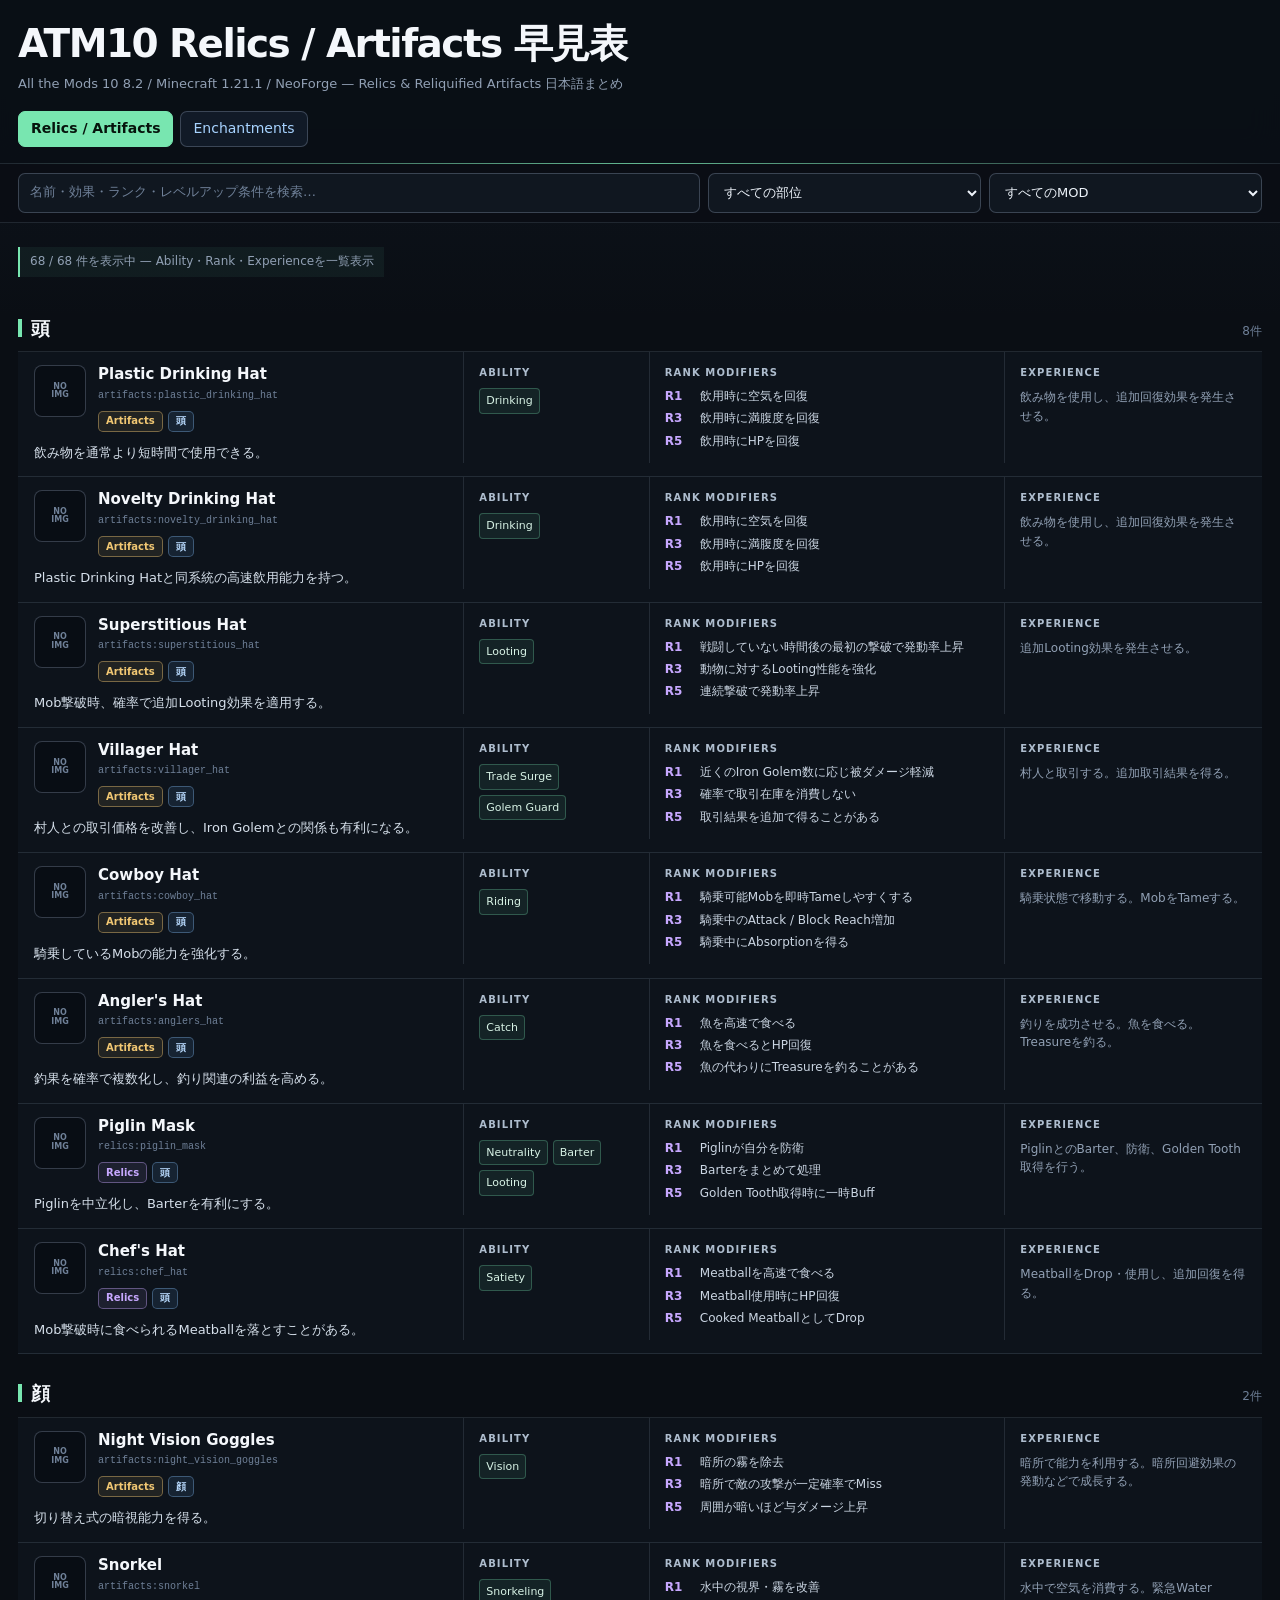
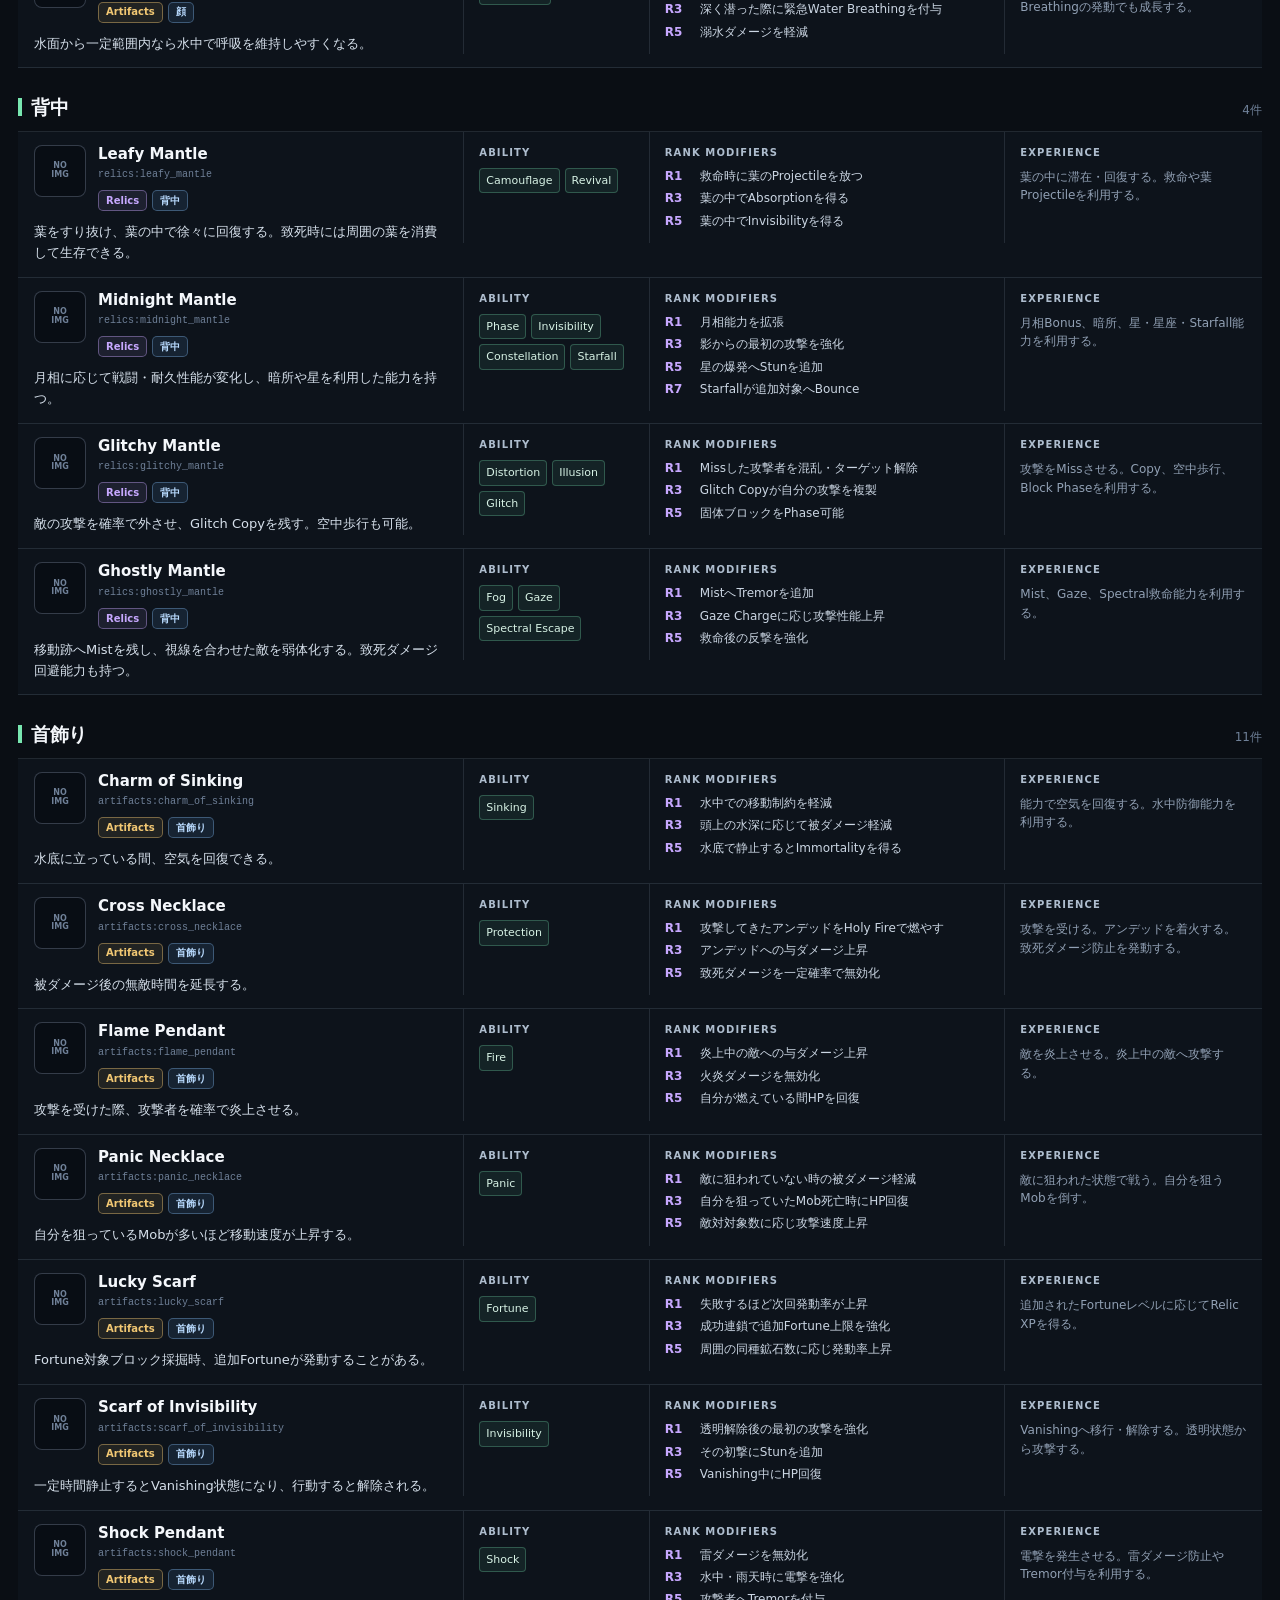
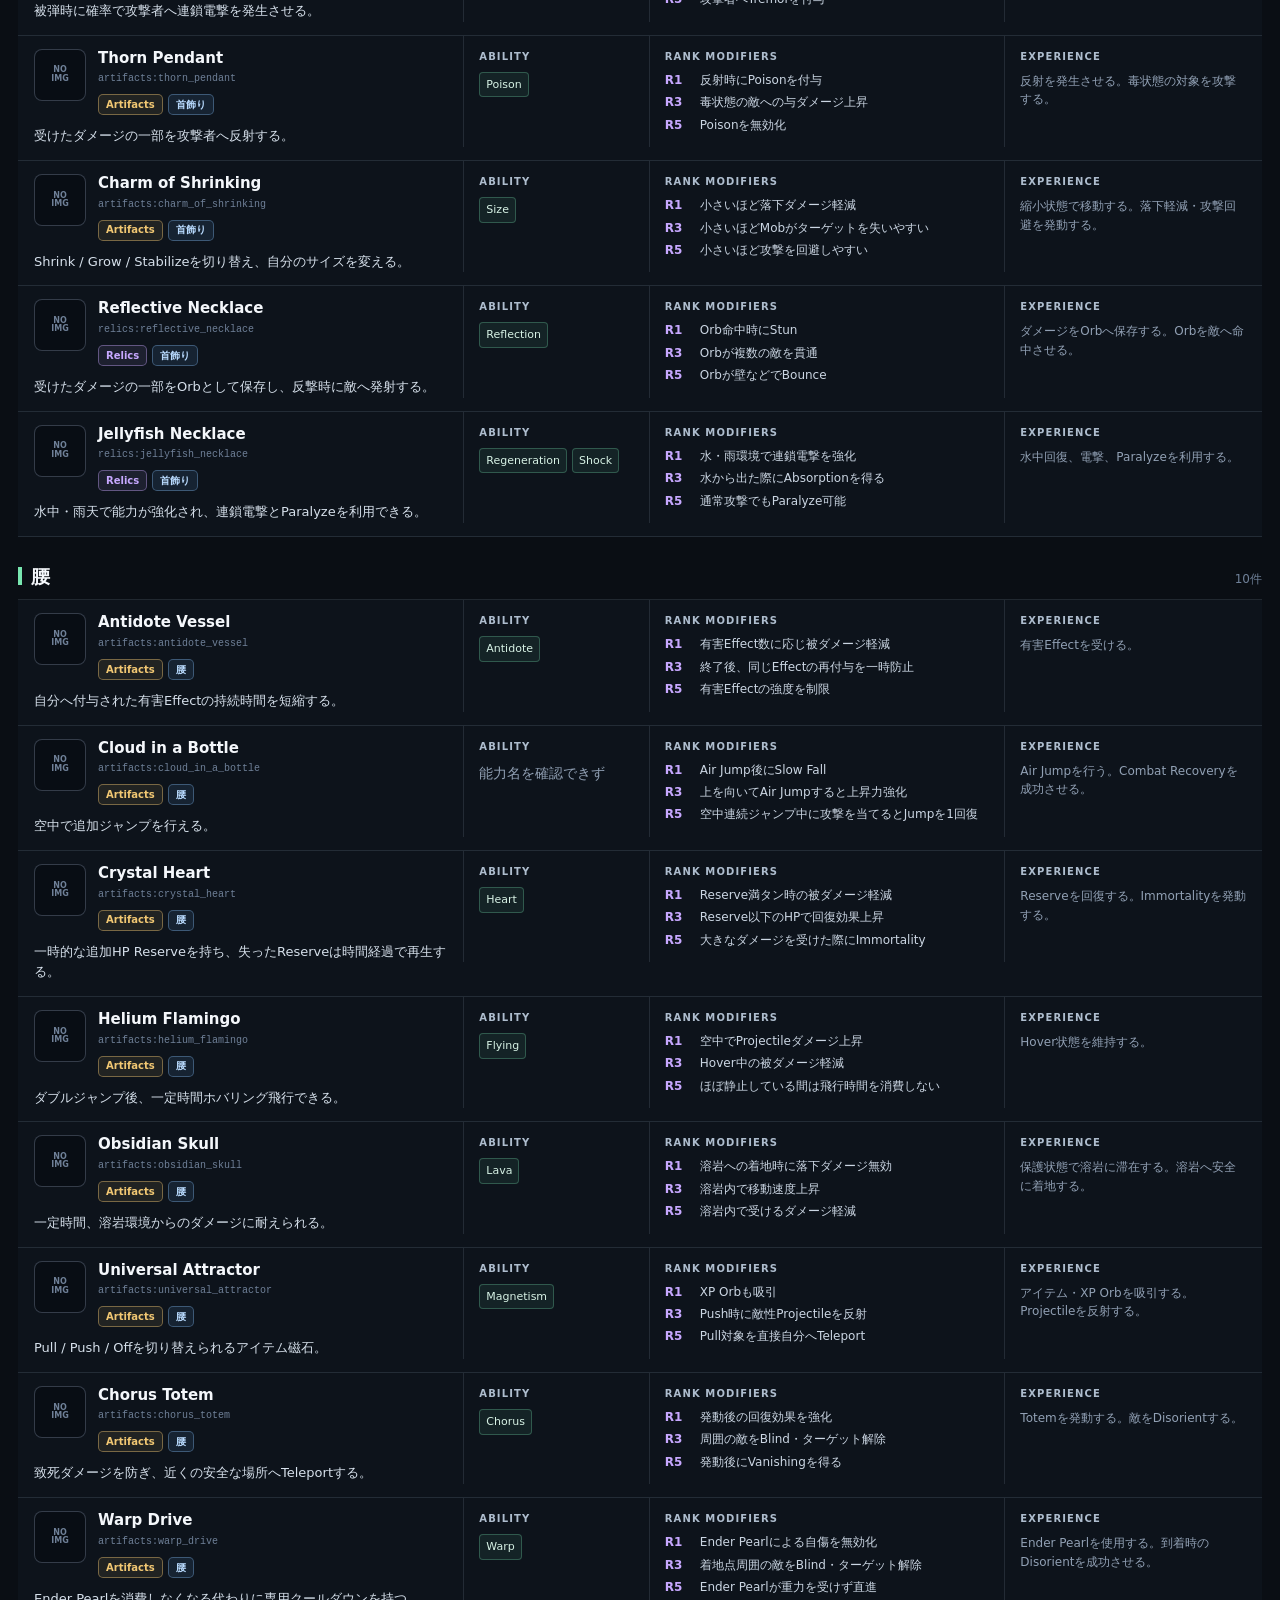
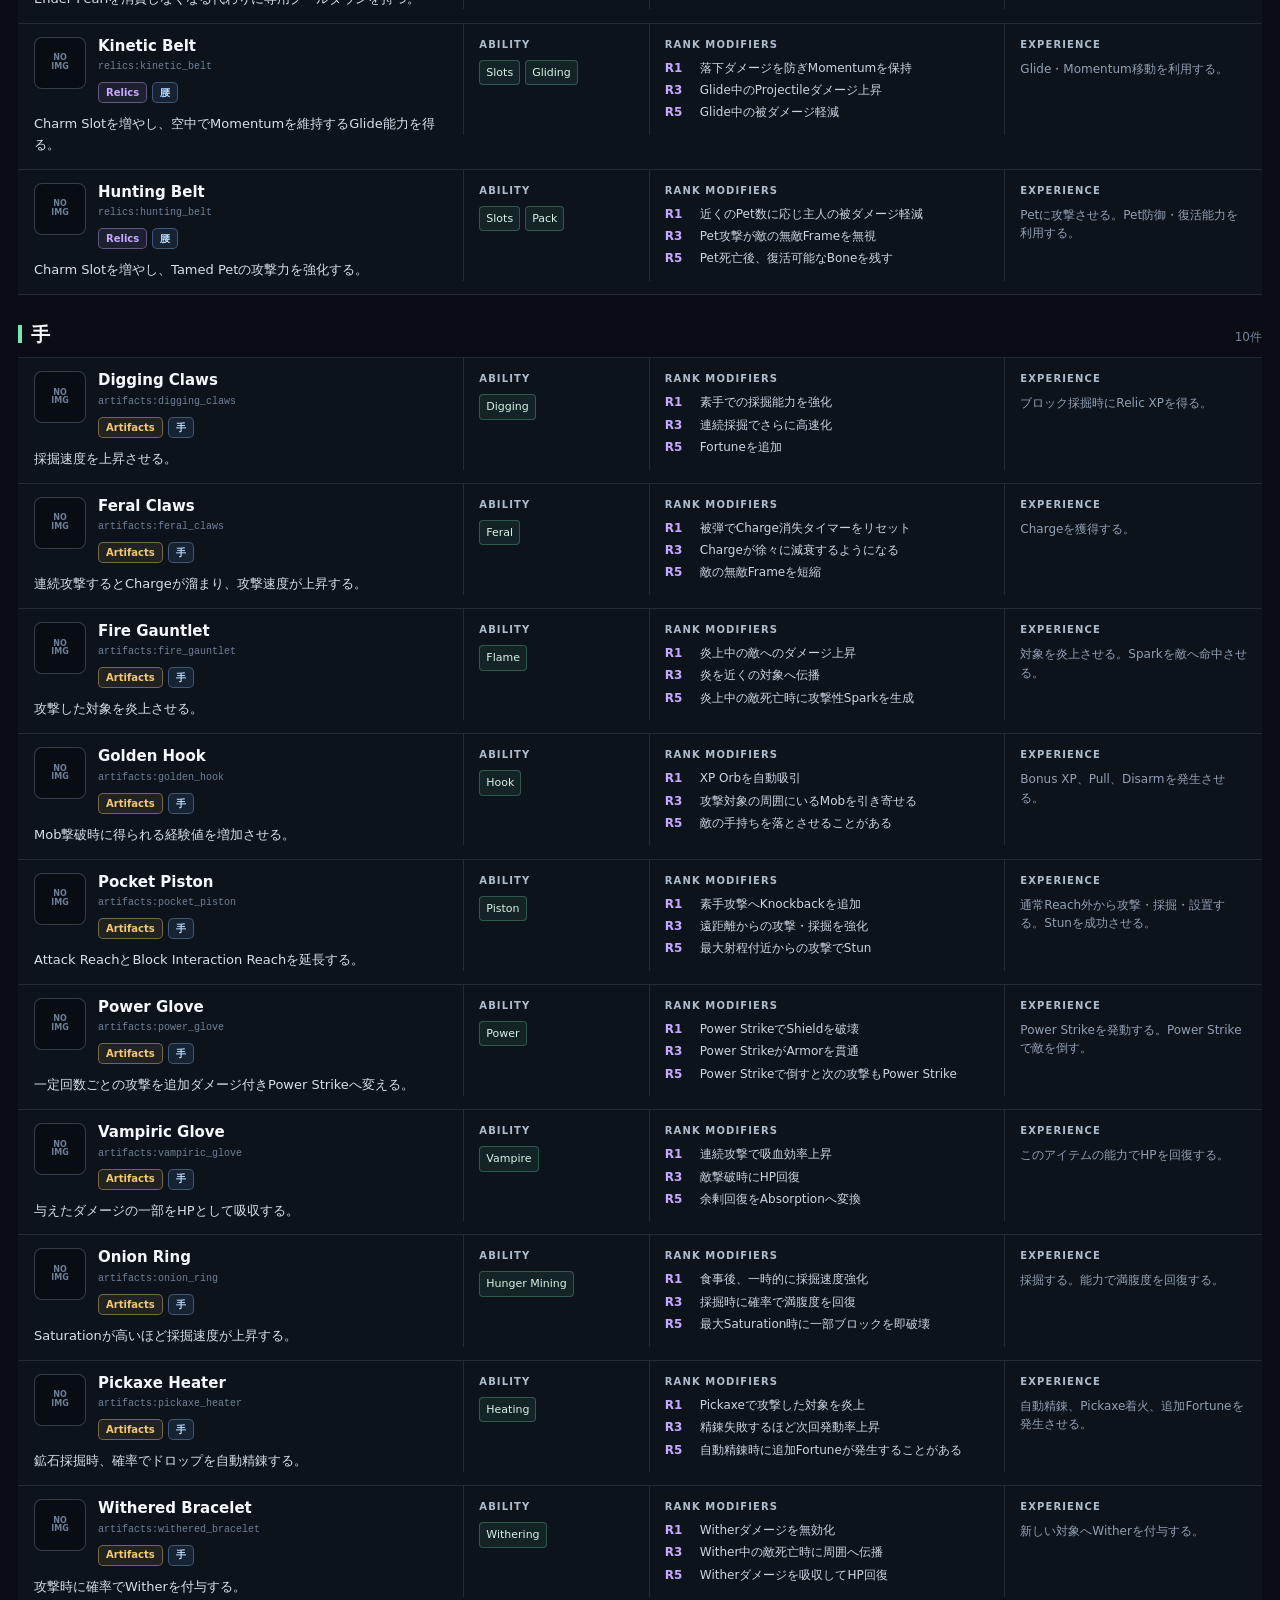
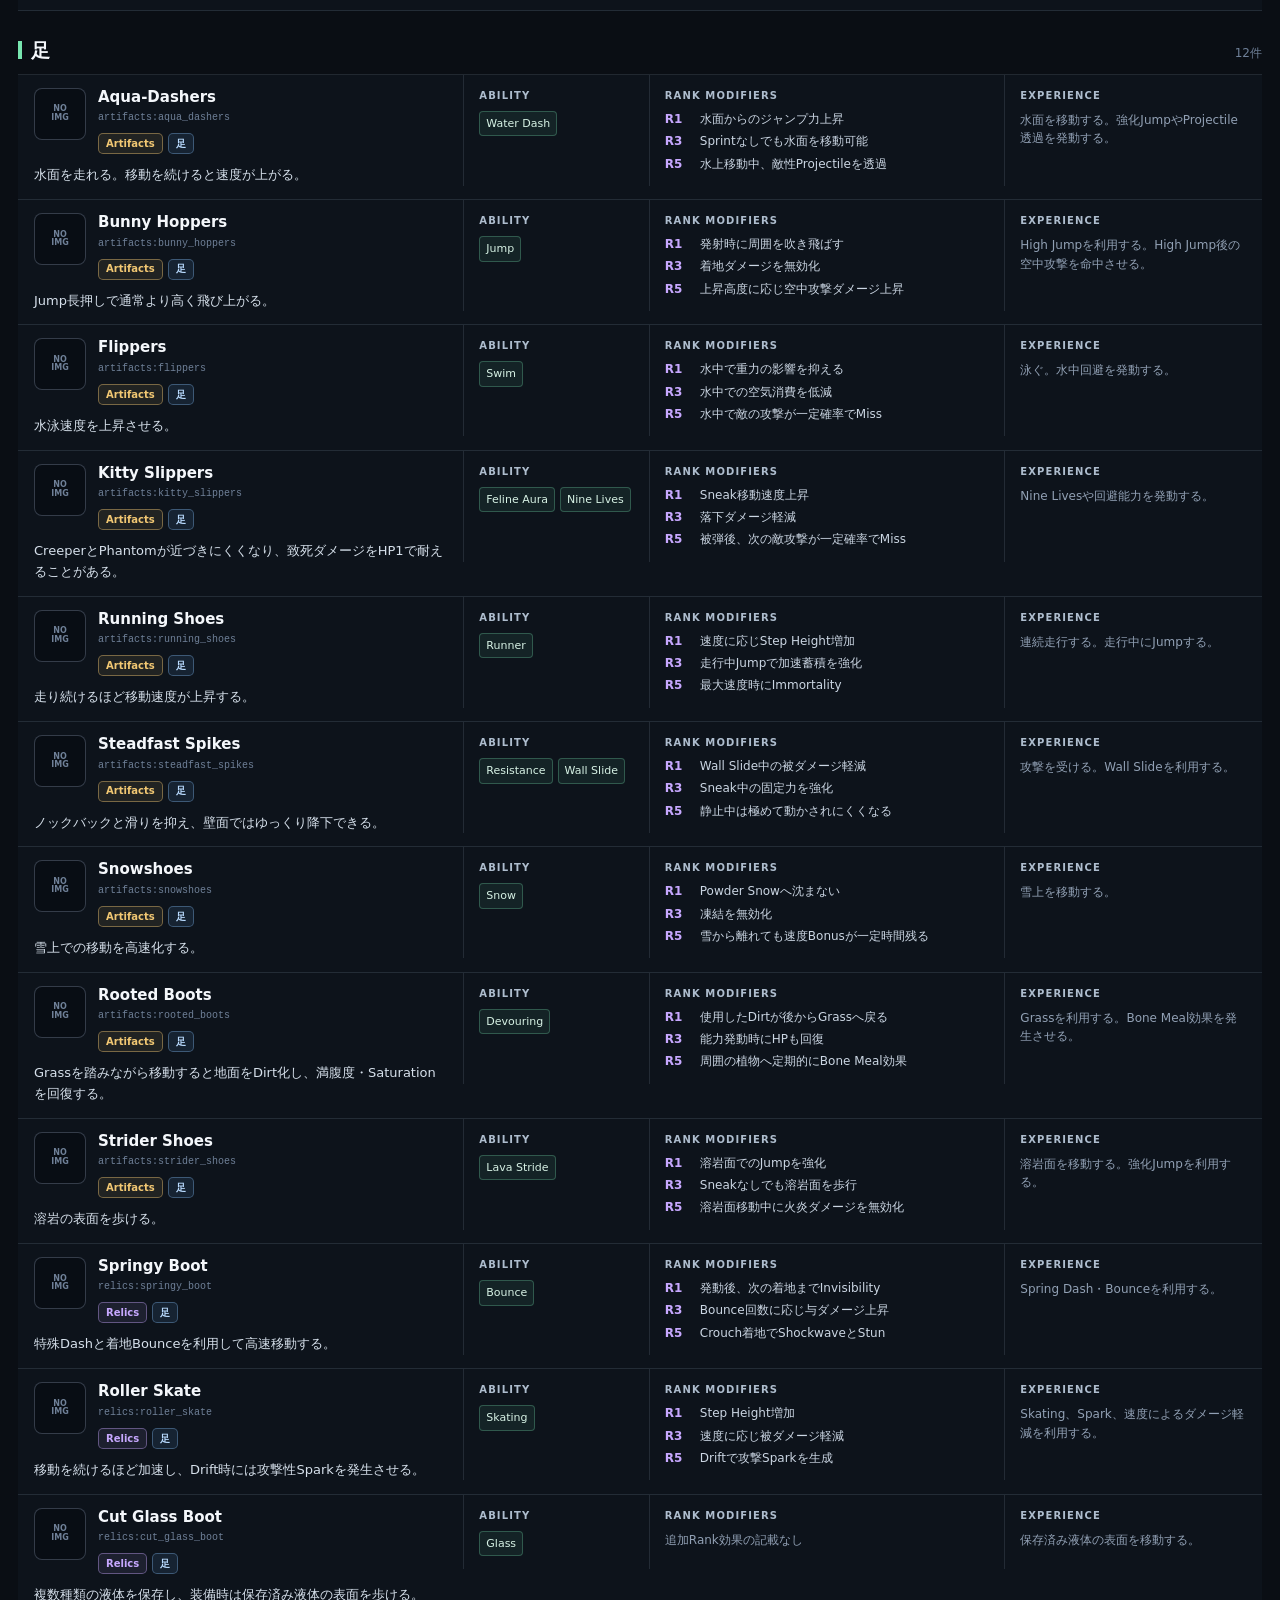
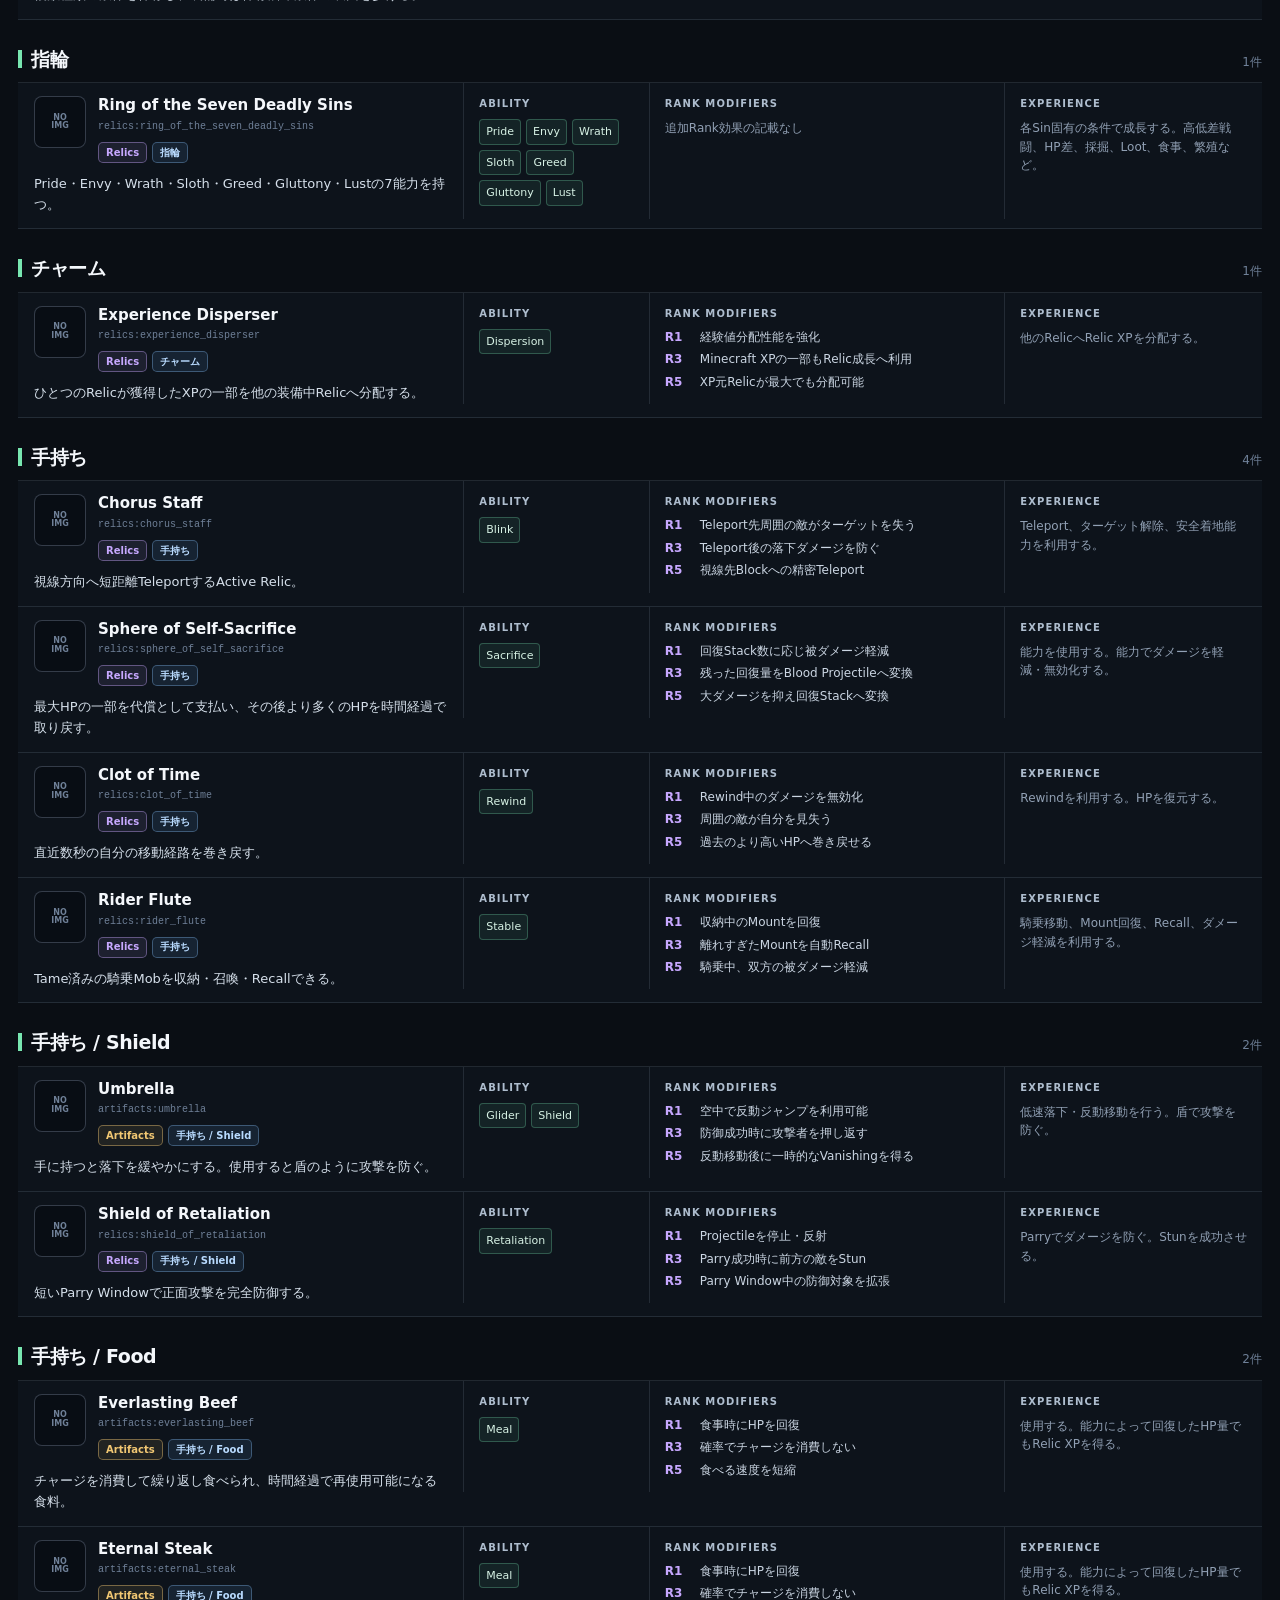
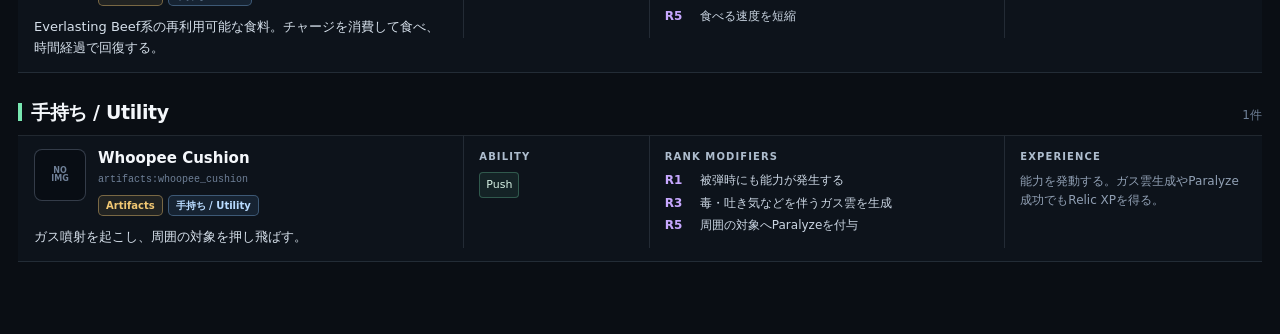
==== commit 93b9947e: "Revamp ATM10 reference pages" ====
--- a/Pages/index.html
+++ b/Pages/index.html
@@ -6,7 +6,7 @@
     <meta name="color-scheme" content="dark" />
     <title>ATM10 Relics / Artifacts 早見表</title>
 
-    <style>
+    <style media="not all">
       :root {
         --bg: #090c12;
         --bg-soft: #0d121a;
@@ -620,7 +620,7 @@
             <span aria-hidden="true">☰</span>
           </button>
           <div class="site-nav-links" id="site-nav-links">
-            <a href="./index.html" aria-current="page">Relics / Artifacts</a>
+            <a href="./index.html" class="active" aria-current="page">Relics / Artifacts</a>
             <a href="./enchantments.html">Enchantments</a>
           </div>
         </nav>
@@ -1661,6 +1661,7 @@
 
       const slotOrder = [
         "頭",
+        "顔",
         "背中",
         "首飾り",
         "腰",
@@ -1669,6 +1670,8 @@
         "指輪",
         "チャーム",
         "手持ち",
+        "手持ち / Shield",
+        "手持ち / Food",
         "手持ち / Utility",
       ];
 
@@ -1703,7 +1706,7 @@
           maxRank: null,
           quality: null,
           abilities: [],
-          leveling: "テンプレート情報なし",
+          leveling: "能力情報なし",
         };
 
         return {
@@ -1742,7 +1745,8 @@
       function imageCandidates(item) {
         const base =
           item.mod === "Artifacts" ? URLS.artifactImages : URLS.relicImages;
-        const imageId = IMAGE_ID_ALIASES[item.mod]?.[item.id] ?? item.id;
+        const imageId =
+          item.imageId ?? IMAGE_ID_ALIASES[item.mod]?.[item.id] ?? item.id;
 
         return {
           gif: base + imageId + ".gif",
@@ -2165,27 +2169,24 @@
       function ranksHtml(ranks) {
         if (!ranks || ranks.length === 0) {
           return (
-            `<span class="no-rank">` +
-            `固有システム / 標準Rank追加効果なし` +
-            `</span>`
+            `<p class="no-rank">追加Rank効果の記載なし</p>`
           );
         }
 
         return (
-          `<ul class="rank-list">` +
+          `<div class="rank-list">` +
           ranks
             .map(
               ([rank, effect]) =>
-                `<li>` +
+                `<div class="rank-row">` +
                 `<span class="rank-label">` +
                 escapeHtml(rank) +
                 `</span>` +
-                `：` +
                 escapeHtml(effect) +
-                `</li>`,
+                `</div>`,
             )
             .join("") +
-          `</ul>`
+          `</div>`
         );
       }
 
@@ -2202,7 +2203,6 @@
           item.name,
           item.main,
           item.xp,
-          item.leveling,
           ...item.abilities,
           ...item.ranks.flat(),
         ]
@@ -2217,59 +2217,33 @@
       }
 
       function detailHtml(item) {
-        const registry = escapeHtml(item.registry);
         const abilities = item.abilities.length
           ? item.abilities
-              .map((ability) => `<span class="ability-chip">${escapeHtml(humanizeAbility(ability))}<small>${escapeHtml(ability)}</small></span>`)
+              .map((ability) => `<span class="ability-chip">${escapeHtml(humanizeAbility(ability))}</span>`)
               .join("")
-          : `<span class="muted">テンプレート能力を確認できず</span>`;
-        const maxLevel = Number.isInteger(item.maxLevel) ? item.maxLevel : 1;
-        const levelText = Number.isInteger(item.maxLevel)
-          ? `Lv 0 / ${item.maxLevel}`
-          : "レベル上限未確認";
-        const rankText = Number.isInteger(item.maxRank)
-          ? `Rank ${item.maxRank}`
-          : "Rank 未確認";
+          : `<span class="muted">能力名を確認できず</span>`;
 
         return `
-          <details class="relic-details">
-            <summary>詳細 / 育成データ</summary>
-            <div class="relic-detail-body">
-              <div class="relic-detail-grid">
-                <div><span class="detail-label">Registry</span><code>${registry}</code></div>
-                <div><span class="detail-label">装備スロット</span><span>${escapeHtml(item.curiosSlot)}</span></div>
-                <div><span class="detail-label">由来 / 実装</span><span>${escapeHtml(item.originMod)} / ${escapeHtml(item.behaviorMod)}</span></div>
-                <div><span class="detail-label">品質・上限</span><span>Quality ${escapeHtml(item.quality ?? "—")} / ${escapeHtml(rankText)}</span></div>
-              </div>
-              <div class="detail-section">
-                <span class="detail-label">テンプレート能力</span>
-                <div class="ability-chips">${abilities}</div>
-              </div>
-              <div class="detail-section relic-level-control">
-                <label for="level-${escapeHtml(item.registry.replaceAll(":", "-"))}">
-                  <span class="detail-label">育成レベルの目安</span>
-                  <output data-level-output>${escapeHtml(levelText)}</output>
-                </label>
-                <input
-                  id="level-${escapeHtml(item.registry.replaceAll(":", "-"))}"
-                  class="relic-level-slider"
-                  type="range"
-                  min="0"
-                  max="${maxLevel}"
-                  value="0"
-                  step="1"
-                  aria-label="${escapeHtml(item.name)}の育成レベル"
-                />
-              </div>
-              <p class="detail-note">${escapeHtml(item.leveling)}</p>
-            </div>
-          </details>`;
+          <div class="relic-facts">
+            <section class="fact-group">
+              <h3>Ability</h3>
+              <div class="ability-chips">${abilities}</div>
+            </section>
+            <section class="fact-group">
+              <h3>Rank Modifiers</h3>
+              ${ranksHtml(item.ranks)}
+            </section>
+            <section class="fact-group experience-group">
+              <h3>Experience</h3>
+              <p>${escapeHtml(item.xp)}</p>
+            </section>
+          </div>`;
       }
 
       function rowHtml(item) {
         return `
-    <tr data-relic="${escapeHtml(item.registry)}">
-      <td>
+    <article class="relic-row" data-relic="${escapeHtml(item.registry)}">
+      <div class="relic-primary">
         <div class="item">
 
           <div class="icon-frame">
@@ -2312,21 +2286,10 @@
           </div>
 
         </div>
-        ${detailHtml(item)}
-      </td>
-
-      <td>
-        ${escapeHtml(item.main)}
-      </td>
-
-      <td>
-        ${ranksHtml(item.ranks)}
-      </td>
-
-      <td>
-        ${escapeHtml(item.xp)}
-      </td>
-    </tr>
+        <p class="relic-effect">${escapeHtml(item.main)}</p>
+      </div>
+      ${detailHtml(item)}
+    </article>
   `;
       }
 
@@ -2374,43 +2337,13 @@
           }
 
           html += `
-      <section class="slot-section">
-
-        <h2 class="slot-title">
-          ${escapeHtml(slot)}
-        </h2>
-
-        <div class="table-shell">
-          <div class="table-scroll">
-
-            <table>
-              <colgroup>
-                <col class="name-col">
-                <col class="effect-col">
-                <col class="rank-col">
-                <col class="xp-col">
-              </colgroup>
-
-              <thead>
-                <tr>
-                  <th>名前 / MOD</th>
-                  <th>主効果</th>
-                  <th>ランク別追加効果</th>
-                  <th>レベルアップ条件</th>
-                </tr>
-              </thead>
-
-              <tbody>
-                ${rows.join("")}
-              </tbody>
-
-            </table>
-
-          </div>
+      <section class="slot-section" id="slot-${escapeHtml(slot)}">
+        <div class="section-heading">
+          <h2 class="slot-title">${escapeHtml(slot)}</h2>
+          <span class="section-count">${slotItems.length}件</span>
         </div>
-
-      </section>
-    `;
+        <div class="relic-list">${rows.join("")}</div>
+      </section>`;
         }
 
         if (!html) {
@@ -2424,7 +2357,7 @@
         content.innerHTML = html;
 
         if (summary) {
-          summary.textContent = `${filtered.length} / ${normalized.length} 件を表示中 — 詳細を開くとRegistry・能力・育成上限を確認できます`;
+          summary.textContent = `${filtered.length} / ${normalized.length} 件を表示中 — Ability・Rank・Experienceを一覧表示`;
         }
 
         renderVersion += 1;
@@ -2458,54 +2391,7 @@
 
       modFilter.addEventListener("change", render);
 
-      content.addEventListener("input", (event) => {
-        const slider = event.target.closest(".relic-level-slider");
-        if (!slider) return;
-
-        const output = slider.closest(".relic-level-control")?.querySelector("[data-level-output]");
-        if (!output) return;
-
-        output.textContent = `Lv ${slider.value} / ${slider.max}`;
-      });
-
       render();
-    </script>
-    <script>
-      (() => {
-        document.documentElement.classList.add("has-nav-js");
-
-        const nav = document.querySelector(".site-nav");
-        const toggle = nav?.querySelector(".site-nav-toggle");
-        const links = nav?.querySelector(".site-nav-links");
-
-        if (!nav || !toggle || !links) return;
-
-        const setOpen = (open) => {
-          toggle.setAttribute("aria-expanded", String(open));
-          toggle.setAttribute(
-            "aria-label",
-            open ? "メニューを閉じる" : "メニューを開く",
-          );
-          links.classList.toggle("is-open", open);
-        };
-
-        setOpen(false);
-        toggle.addEventListener("click", () => {
-          setOpen(toggle.getAttribute("aria-expanded") !== "true");
-        });
-        links.querySelectorAll("a").forEach((link) => {
-          link.addEventListener("click", () => setOpen(false));
-        });
-        document.addEventListener("keydown", (event) => {
-          if (event.key === "Escape") setOpen(false);
-        });
-        document.addEventListener("click", (event) => {
-          if (!nav.contains(event.target)) setOpen(false);
-        });
-
-        const media = window.matchMedia("(min-width: 701px)");
-        media.addEventListener?.("change", () => setOpen(false));
-      })();
     </script>
     <script src="./site.js"></script>
   </body>
--- a/Pages/styles.css
+++ b/Pages/styles.css
@@ -1,39 +1,38 @@
 :root {
-  --bg: #080b12;
-  --bg-raised: #101725;
-  --panel: rgba(17, 24, 37, 0.92);
-  --panel-solid: #111927;
-  --panel-hover: #19263a;
-  --line: rgba(164, 184, 212, 0.16);
-  --line-strong: rgba(164, 184, 212, 0.3);
-  --text: #eef3fb;
-  --muted: #91a0b6;
-  --link: #add2ff;
-  --accent: #7ef0b3;
-  --accent-soft: rgba(126, 240, 179, 0.12);
-  --blue: #82baff;
-  --violet: #c8a9ff;
-  --gold: #f2c86e;
-  --radius: 18px;
-  --site-header-height: 170px;
-  --filter-bar-height: 70px;
-  --shadow-lg: 0 24px 70px rgba(0, 0, 0, 0.3);
-  --shadow-sm: 0 10px 28px rgba(0, 0, 0, 0.18);
+  --bg: #0a0e14;
+  --surface: #101720;
+  --surface-2: #151f2b;
+  --surface-3: #1a2634;
+  --line: rgba(164, 184, 210, 0.15);
+  --line-strong: rgba(164, 184, 210, 0.28);
+  --text: #edf3fa;
+  --muted: #91a0b4;
+  --subtle: #6f8098;
+  --link: #a7d3ff;
+  --accent: #78e6b0;
+  --blue: #83bcf5;
+  --violet: #c7a8ff;
+  --amber: #f2c873;
+  --danger: #ff9ea7;
+  --header-height: 150px;
+  --filter-height: 72px;
+  --radius: 9px;
+  color-scheme: dark;
 }
 
 * { box-sizing: border-box; }
-html { scroll-behavior: smooth; background: var(--bg); }
+html { background: var(--bg); scroll-behavior: smooth; }
 body {
+  min-width: 320px;
   min-height: 100vh;
   margin: 0;
   color: var(--text);
   background:
-    radial-gradient(circle at 8% -12%, rgba(75, 133, 224, 0.23), transparent 32rem),
-    radial-gradient(circle at 96% 7%, rgba(105, 225, 168, 0.1), transparent 27rem),
-    linear-gradient(140deg, #080b12 0%, #0c121d 56%, #090e17 100%);
-  font-family: Inter, "Noto Sans JP", "Hiragino Sans", "Yu Gothic UI", -apple-system,
-    BlinkMacSystemFont, "Segoe UI", sans-serif;
-  line-height: 1.65;
+    linear-gradient(180deg, rgba(60, 103, 145, 0.09), transparent 320px),
+    var(--bg);
+  font-family: Inter, "Noto Sans JP", "Yu Gothic UI", system-ui, sans-serif;
+  font-size: 14px;
+  line-height: 1.6;
 }
 body::before {
   position: fixed;
@@ -41,25 +40,26 @@
   z-index: -1;
   pointer-events: none;
   content: "";
-  opacity: 0.23;
-  background-image: linear-gradient(rgba(255,255,255,.025) 1px, transparent 1px),
-    linear-gradient(90deg, rgba(255,255,255,.025) 1px, transparent 1px);
-  background-size: 52px 52px;
-  mask-image: linear-gradient(to bottom, black 0%, transparent 78%);
+  opacity: 0.28;
+  background-image: linear-gradient(rgba(255,255,255,.018) 1px, transparent 1px),
+    linear-gradient(90deg, rgba(255,255,255,.018) 1px, transparent 1px);
+  background-size: 48px 48px;
+  mask-image: linear-gradient(to bottom, #000, transparent 75%);
 }
 a { color: inherit; }
-
-.container { width: min(1480px, calc(100% - 36px)); margin-inline: auto; }
+button, input, select { font: inherit; }
+:focus-visible { outline: 2px solid var(--accent); outline-offset: 3px; }
+
+.container { width: min(1500px, calc(100% - 36px)); margin-inline: auto; }
 .site-header {
   position: sticky;
   top: 0;
   z-index: 60;
-  padding: 24px 0 18px;
+  padding: 22px 0 16px;
   border-bottom: 1px solid var(--line);
-  background: linear-gradient(180deg, rgba(15, 24, 39, .97), rgba(9, 14, 23, .9));
-  box-shadow: 0 14px 38px rgba(0,0,0,.22);
-  backdrop-filter: blur(20px) saturate(145%);
-  -webkit-backdrop-filter: blur(20px) saturate(145%);
+  background: rgba(10, 15, 22, 0.95);
+  backdrop-filter: blur(16px) saturate(125%);
+  -webkit-backdrop-filter: blur(16px) saturate(125%);
 }
 .site-header::after {
   position: absolute;
@@ -68,391 +68,216 @@
   left: 0;
   height: 1px;
   content: "";
-  background: linear-gradient(90deg, transparent, rgba(126,240,179,.65), transparent);
-  opacity: .6;
+  background: linear-gradient(90deg, transparent, rgba(120,230,176,.75), transparent);
 }
 h1 {
-  max-width: 980px;
   margin: 0;
-  color: transparent;
-  background: linear-gradient(106deg, #f6f8fd 8%, #b9d8ff 58%, #8ff1bd 94%);
-  background-clip: text;
-  -webkit-background-clip: text;
-  font-size: clamp(28px, 4vw, 46px);
-  font-weight: 800;
-  letter-spacing: -.045em;
-  line-height: 1.12;
-}
-.subtitle { margin: 9px 0 0; color: var(--muted); font-size: 13px; letter-spacing: .01em; }
-
-.site-nav { display: flex; position: relative; align-items: center; gap: 8px; flex-wrap: wrap; margin-top: 19px; }
-.site-nav-links { display: flex; gap: 8px; flex-wrap: wrap; }
+  color: #f4f7fb;
+  font-size: clamp(25px, 3.3vw, 39px);
+  font-weight: 750;
+  letter-spacing: -0.04em;
+  line-height: 1.15;
+}
+.subtitle { margin: 7px 0 0; color: var(--muted); font-size: 13px; }
+.site-nav { position: relative; display: flex; align-items: center; gap: 8px; margin-top: 16px; }
+.site-nav-links { display: flex; gap: 7px; flex-wrap: wrap; }
+.site-nav a {
+  display: inline-flex;
+  min-height: 36px;
+  align-items: center;
+  padding: 5px 12px;
+  color: var(--link);
+  text-decoration: none;
+  border: 1px solid var(--line-strong);
+  border-radius: 7px;
+  background: rgba(20, 31, 44, .8);
+  transition: background 140ms ease, border-color 140ms ease, color 140ms ease;
+}
+.site-nav a:hover { border-color: var(--accent); background: var(--surface-3); }
+.site-nav a.active, .site-nav a[aria-current="page"] { color: #06130c; border-color: var(--accent); background: var(--accent); font-weight: 750; }
 .site-nav-toggle {
   display: none;
-  min-width: 44px;
-  min-height: 44px;
+  width: 44px;
+  height: 44px;
   align-items: center;
   justify-content: center;
   color: var(--text);
   cursor: pointer;
   border: 1px solid var(--line-strong);
-  border-radius: 13px;
-  background: rgba(22, 34, 52, .88);
-  font-size: 22px;
+  border-radius: 8px;
+  background: var(--surface-2);
+  font-size: 21px;
   line-height: 1;
-  transition: transform 160ms ease, background 160ms ease, border-color 160ms ease;
-}
-.site-nav-toggle:hover, .site-nav-toggle:focus-visible {
-  border-color: var(--accent);
-  outline: 3px solid rgba(126,240,179,.15);
-  outline-offset: 2px;
-  background: var(--panel-hover);
-  transform: translateY(-1px);
-}
-.site-nav a {
-  display: inline-flex;
-  min-height: 38px;
-  align-items: center;
-  padding: 6px 14px;
-  color: var(--link);
-  text-decoration: none;
-  border: 1px solid var(--line-strong);
-  border-radius: 10px;
-  background: rgba(19, 30, 47, .7);
-  transition: transform 160ms ease, background 160ms ease, color 160ms ease, border-color 160ms ease;
-}
-.site-nav a:hover, .site-nav a:focus-visible {
-  border-color: rgba(126,240,179,.65);
-  outline: 3px solid rgba(126,240,179,.13);
-  outline-offset: 2px;
-  background: var(--panel-hover);
-  transform: translateY(-1px);
-}
-.site-nav a[aria-current="page"] {
-  color: #06120b;
-  border-color: var(--accent);
-  background: linear-gradient(135deg, #77e9aa, #a7f4c8);
-  box-shadow: 0 8px 24px rgba(126,240,179,.16);
-  font-weight: 800;
-}
+}
+.site-nav-toggle:hover { border-color: var(--accent); background: var(--surface-3); }
 
 .filter-bar {
   position: sticky;
-  top: var(--site-header-height);
-  z-index: 40;
-  padding: 10px 0;
+  top: var(--site-header-height, var(--header-height));
+  z-index: 50;
+  padding: 9px 0;
   border-bottom: 1px solid var(--line);
-  background: rgba(8, 12, 19, .78);
-  box-shadow: 0 13px 34px rgba(0,0,0,.13);
-  backdrop-filter: blur(18px) saturate(145%);
-  -webkit-backdrop-filter: blur(18px) saturate(145%);
+  background: rgba(10, 14, 20, .9);
+  backdrop-filter: blur(14px) saturate(125%);
+  -webkit-backdrop-filter: blur(14px) saturate(125%);
 }
 .filters {
   display: grid;
-  grid-template-columns: minmax(280px, 1fr) minmax(190px, 240px) minmax(170px, 220px);
-  gap: 9px;
-  padding: 9px;
-  border: 1px solid var(--line);
-  border-radius: 15px;
-  background: rgba(18, 27, 42, .86);
-  box-shadow: var(--shadow-sm);
-}
-.filter-bar:has(#curseFilter) .filters { grid-template-columns: minmax(280px, 2fr) repeat(3, minmax(145px, 1fr)); }
+  grid-template-columns: minmax(280px, 2fr) repeat(2, minmax(160px, .8fr));
+  gap: 8px;
+}
+.filter-bar:has(#curseFilter) .filters { grid-template-columns: minmax(280px, 2fr) repeat(3, minmax(150px, .8fr)); }
 .control {
   width: 100%;
-  min-width: 0;
-  min-height: 42px;
-  padding: 9px 12px;
+  min-height: 40px;
+  padding: 8px 11px;
   color: var(--text);
   border: 1px solid var(--line-strong);
-  border-radius: 10px;
+  border-radius: 7px;
   outline: none;
-  background: rgba(8, 14, 24, .75);
-  font: inherit;
+  background: var(--surface);
   font-size: 13px;
-  transition: border-color 160ms ease, background 160ms ease, box-shadow 160ms ease, transform 160ms ease;
-}
-.control:hover { border-color: rgba(173,210,255,.55); background: rgba(18,30,48,.9); }
-.control:focus { border-color: var(--accent); box-shadow: 0 0 0 3px rgba(126,240,179,.12); transform: translateY(-1px); }
-.control::placeholder { color: #74839a; }
-
-main { padding: 32px 0 90px; }
+  transition: border-color 140ms ease, background 140ms ease;
+}
+.control:hover, .control:focus { border-color: rgba(120,230,176,.72); background: var(--surface-2); }
+.control::placeholder { color: var(--subtle); }
+
+main { padding: 24px 0 72px; }
 .summary {
   display: inline-flex;
-  align-items: center;
-  min-height: 32px;
-  margin: 0 0 14px;
-  padding: 5px 11px;
+  min-height: 30px;
+  align-items: center;
+  margin: 0 0 12px;
+  padding: 4px 10px;
   color: var(--muted);
-  border: 1px solid var(--line);
-  border-radius: 999px;
-  background: rgba(18, 28, 43, .66);
+  border-left: 2px solid var(--accent);
+  background: rgba(120,230,176,.06);
   font-size: 12px;
-}
-.slot-section, .table-wrap { animation: content-in 420ms both; }
-.slot-section { margin: 0 0 50px; }
-.slot-title {
-  display: flex;
-  align-items: center;
-  gap: 11px;
-  margin: 0 0 14px;
-  color: #f3f7fd;
-  font-size: 21px;
-  font-weight: 760;
-  letter-spacing: -.025em;
-}
-.slot-title::before {
-  width: 6px;
-  height: 25px;
-  flex: 0 0 6px;
-  content: "";
-  border-radius: 99px;
-  background: linear-gradient(180deg, #83c7ff, var(--accent));
-  box-shadow: 0 0 18px rgba(126,240,179,.3);
-}
-
-.table-shell, .table-wrap {
-  overflow: hidden;
-  border: 1px solid var(--line);
-  border-radius: var(--radius);
-  background: linear-gradient(145deg, rgba(22,31,47,.95), rgba(12,18,29,.95));
-  box-shadow: var(--shadow-lg);
-}
-.table-scroll, .table-wrap { overflow-x: auto; }
-table { width: 100%; min-width: 1120px; border-collapse: separate; border-spacing: 0; table-layout: fixed; }
-.table-wrap:has(#rows) table { min-width: 1060px; }
-.enchant-name-col { width: 27%; }
-.enchant-equipment-col { width: 16%; }
-.enchant-effect-col { width: 37%; }
-.enchant-conflicts-col { width: 20%; }
-col.name-col { width: 270px; }
-col.effect-col { width: 30%; }
-col.rank-col { width: 36%; }
-th, td { padding: 15px 17px; text-align: left; vertical-align: top; border-bottom: 1px solid var(--line); }
-th {
-  color: #d5e1f1;
-  background: #182438;
-  font-size: 11px;
-  font-weight: 800;
-  letter-spacing: .08em;
-  text-transform: uppercase;
-}
-th:first-child { border-top-left-radius: 16px; }
-th:last-child { border-top-right-radius: 16px; }
-.table-wrap:has(#rows) { overflow: visible; }
-.table-wrap:has(#rows) th {
-  position: sticky;
-  top: calc(var(--site-header-height) + var(--filter-bar-height));
-  z-index: 20;
-  box-shadow: 0 1px 0 var(--line), 0 10px 22px rgba(0,0,0,.16);
-  white-space: nowrap;
-}
-tbody tr { transition: background 160ms ease, transform 160ms ease; }
-tbody tr:nth-child(even) { background: rgba(255,255,255,.018); }
-tbody tr:hover { background: linear-gradient(90deg, rgba(126,240,179,.08), rgba(130,186,255,.045)); }
-tbody tr:last-child td { border-bottom: 0; }
-td { color: #d9e0eb; font-size: 13px; }
-
-.item { display: flex; align-items: center; gap: 13px; }
+  font-variant-numeric: tabular-nums;
+}
+.section-heading { display: flex; align-items: baseline; justify-content: space-between; gap: 12px; margin: 24px 0 8px; }
+.slot-title { margin: 0; color: #f4f7fb; font-size: 19px; font-weight: 720; letter-spacing: -.02em; }
+.slot-title::before { display: inline-block; width: 4px; height: 18px; margin-right: 9px; content: ""; vertical-align: -2px; background: var(--accent); }
+.section-count { color: var(--subtle); font-size: 12px; font-variant-numeric: tabular-nums; }
+.relic-list { border-top: 1px solid var(--line); }
+.relic-row {
+  display: grid;
+  grid-template-columns: minmax(300px, .92fr) minmax(0, 1.65fr);
+  gap: 0;
+  border-bottom: 1px solid var(--line);
+  background: rgba(16, 23, 32, .68);
+  transition: background 140ms ease;
+}
+.relic-row:hover { background: var(--surface-2); }
+.relic-primary { min-width: 0; padding: 13px 16px; }
+.item { display: flex; align-items: flex-start; gap: 12px; min-width: 0; }
 .icon-frame {
   position: relative;
   display: grid;
-  width: 58px;
-  height: 58px;
-  flex: 0 0 58px;
+  width: 52px;
+  height: 52px;
+  flex: 0 0 52px;
   place-items: center;
   overflow: hidden;
-  border: 1px solid rgba(164,184,212,.28);
-  border-radius: 14px;
-  background: radial-gradient(circle at 30% 20%, rgba(126,240,179,.08), transparent 55%), #080d16;
-  box-shadow: inset 0 1px 0 rgba(255,255,255,.04), 0 8px 20px rgba(0,0,0,.22);
-}
-.icon-frame img, .icon-frame canvas { display: block; width: 48px; height: 48px; max-width: 48px; max-height: 48px; object-fit: contain; image-rendering: pixelated; image-rendering: crisp-edges; }
+  border: 1px solid var(--line-strong);
+  border-radius: 8px;
+  background: #080d14;
+}
+.icon-frame img, .icon-frame canvas { display: block; width: 44px; height: 44px; max-width: 44px; max-height: 44px; object-fit: contain; image-rendering: pixelated; image-rendering: crisp-edges; }
 .icon-frame img[hidden], .icon-frame canvas[hidden] { display: none; }
 .icon-frame img.pending-image { visibility: hidden; }
-.icon-fallback, .muted { color: var(--muted); }
-.icon-fallback { display: none; font-size: 9px; font-weight: 800; line-height: 1.05; text-align: center; letter-spacing: .05em; }
+.icon-fallback { display: none; color: var(--subtle); font-size: 8px; font-weight: 800; line-height: 1.05; text-align: center; }
 .item-main { min-width: 0; }
-.item-name { display: inline-block; color: #f4f7fb; font-size: 15px; font-weight: 760; line-height: 1.3; text-decoration: none; transition: color 160ms ease; }
+.item-name { display: block; color: #f4f7fb; font-size: 15px; font-weight: 720; line-height: 1.3; text-decoration: none; }
 .item-name:hover { color: var(--link); text-decoration: underline; text-underline-offset: 3px; }
-.item-id, .registry { color: #71819a; font-family: "SFMono-Regular", Consolas, monospace; font-size: 10px; word-break: break-all; }
-.item-id { margin-top: 4px; }
-.tags, .equipment-tags { display: flex; flex-wrap: wrap; gap: 5px; }
+.item-id, .registry { display: block; margin-top: 3px; color: var(--subtle); font-family: "SFMono-Regular", Consolas, monospace; font-size: 10px; overflow-wrap: anywhere; }
+.tags, .equipment-tags, .enchant-meta-line { display: flex; flex-wrap: wrap; align-items: center; gap: 5px; }
 .tags { margin-top: 7px; }
-.tag, .status {
+.tag, .level-tag, .conflict-tag {
   display: inline-flex;
   align-items: center;
-  padding: 3px 8px;
-  border-radius: 999px;
+  min-height: 21px;
+  padding: 2px 7px;
+  border: 1px solid var(--line-strong);
+  border-radius: 5px;
   font-size: 10px;
-  font-weight: 720;
-  line-height: 1.45;
-}
-.tag { border: 1px solid; }
-.tag-artifacts { color: var(--gold); border-color: rgba(242,200,110,.38); background: rgba(242,200,110,.1); }
-.tag-relics { color: var(--violet); border-color: rgba(200,169,255,.38); background: rgba(200,169,255,.1); }
-.mod-tag { color: hsl(var(--mod-hue), 88%, 84%); border-color: hsl(var(--mod-hue), 72%, 58%); background: hsl(var(--mod-hue), 58%, 22%); }
-.equipment-tag { color: #cfe5ff; border-color: rgba(130,186,255,.34); background: rgba(72,112,161,.2); }
-.name-ja { font-size: 16px; font-weight: 780; }
-.name-en { color: #c4d8ef; }
-.registry { display: block; }
-.status { margin-top: 5px; color: #b8f2d0; background: #1d4234; }
-.status.special { color: #ffdb89; background: #41361d; }
-.status.inactive { color: #ffb6bf; background: #4d252d; }
-.status.unknown { color: #d1dced; background: #303b4f; }
-.enchantment-table td:first-child { padding-right: 24px; }
-.enchantment-table td:nth-child(3) { color: #dce7f4; line-height: 1.72; }
-.enchantment-table td:nth-child(4) { color: #aebed2; line-height: 1.7; }
-.rank-list { margin: 0; padding-left: 19px; }
-.rank-list li + li { margin-top: 6px; }
-.rank-label { color: #cfbdff; font-weight: 780; }
-.no-rank { color: var(--muted); }
-.empty { padding: 54px 20px; color: var(--muted); text-align: center; border: 1px dashed var(--line-strong); border-radius: var(--radius); }
-.note { margin: 20px 0 30px; color: var(--muted); font-size: 12px; }
-
-@keyframes content-in { from { opacity: 0; transform: translateY(9px); } to { opacity: 1; transform: translateY(0); } }
-
-@media (max-width: 1100px) {
-  .filter-bar:has(#curseFilter) .filters { grid-template-columns: repeat(3, 1fr); }
-  .filter-bar:has(#curseFilter) .filters input { grid-column: 1 / -1; }
-}
-@media (max-width: 900px) {
-  .table-wrap:has(#rows) { overflow-x: auto; }
-  .table-wrap:has(#rows) th { position: static; }
+  font-weight: 650;
+  line-height: 1.35;
+}
+.tag-artifacts { color: var(--amber); border-color: rgba(242,200,115,.42); background: rgba(242,200,115,.09); }
+.tag-relics { color: var(--violet); border-color: rgba(199,168,255,.4); background: rgba(199,168,255,.09); }
+.slot-tag, .equipment-tag { color: #b9dbff; border-color: rgba(131,188,245,.35); background: rgba(77,123,176,.16); }
+.relic-effect { margin: 11px 0 0; color: #d6e0eb; font-size: 13px; line-height: 1.6; }
+.relic-facts { display: grid; grid-template-columns: minmax(125px, .72fr) minmax(190px, 1.38fr) minmax(185px, 1fr); align-content: start; }
+.fact-group { min-width: 0; padding: 13px 15px; border-left: 1px solid var(--line); }
+.fact-group h3 { margin: 0 0 7px; color: #aebdce; font-size: 10px; font-weight: 800; letter-spacing: .11em; text-transform: uppercase; }
+.fact-group p { margin: 0; color: var(--muted); font-size: 12px; line-height: 1.55; }
+.ability-chips { display: flex; flex-wrap: wrap; gap: 5px; }
+.ability-chip { padding: 3px 6px; color: #d7f2e5; border: 1px solid rgba(120,230,176,.28); border-radius: 4px; background: rgba(120,230,176,.08); font-size: 11px; }
+.rank-list { display: grid; gap: 5px; }
+.rank-row { display: grid; grid-template-columns: 30px 1fr; gap: 5px; color: #cbd6e3; font-size: 12px; line-height: 1.45; }
+.rank-label { color: var(--violet); font-weight: 800; font-variant-numeric: tabular-nums; }
+.no-rank, .muted { color: var(--muted); }
+.empty { margin-top: 20px; padding: 40px 20px; color: var(--muted); border: 1px dashed var(--line-strong); text-align: center; }
+
+/* Enchantments ------------------------------------------------------- */
+.enchantment-table { overflow-x: auto; border: 1px solid var(--line); background: rgba(16, 23, 32, .72); }
+.enchantment-table table { width: 100%; min-width: 980px; border-collapse: collapse; table-layout: fixed; }
+.enchant-name-col { width: 27%; }
+.enchant-equipment-col { width: 15%; }
+.enchant-effect-col { width: 42%; }
+.enchant-conflicts-col { width: 16%; }
+.enchantment-table th, .enchantment-table td { padding: 11px 13px; text-align: left; vertical-align: top; border-bottom: 1px solid var(--line); }
+.enchantment-table th { position: sticky; top: calc(var(--site-header-height, var(--header-height)) + var(--filter-bar-height, var(--filter-height))); z-index: 10; color: #b6c6d8; background: #172230; font-size: 11px; font-weight: 800; letter-spacing: .08em; }
+.enchantment-table tbody tr { transition: background 120ms ease; }
+.enchantment-table tbody tr:hover { background: rgba(120,230,176,.06); }
+.enchantment-table td { color: #d8e1ec; font-size: 12px; }
+.enchant-title-line { display: flex; align-items: center; flex-wrap: wrap; gap: 6px; }
+.name-ja { color: #f3f6fa; font-size: 14px; font-weight: 720; }
+.name-en { margin-top: 2px; color: #c0d0e1; font-size: 12px; }
+.enchant-meta-line { margin-top: 7px; }
+.mod-tag { color: hsl(var(--mod-hue), 88%, 84%); border-color: hsl(var(--mod-hue), 62%, 55%); background: hsl(var(--mod-hue), 48%, 19%); }
+.level-tag { color: #c6f0ff; border-color: rgba(131,188,245,.35); background: rgba(131,188,245,.1); font-variant-numeric: tabular-nums; }
+.status-tag { color: #ffe5a3; border-color: rgba(242,200,115,.4); background: rgba(242,200,115,.1); }
+.status-special { color: #ffe2a0; border-color: rgba(242,200,115,.4); background: rgba(242,200,115,.1); }
+.status-inactive { color: var(--danger); border-color: rgba(255,158,167,.4); background: rgba(255,158,167,.09); }
+.effect-cell { color: #e0e8f1 !important; line-height: 1.65; }
+.conflict-cell { display: flex; flex-wrap: wrap; gap: 4px; color: #b9c8d9 !important; }
+.conflict-tag { color: #d7c5ff; border-color: rgba(199,168,255,.25); background: rgba(199,168,255,.07); }
+.note { margin: 18px 0 0; color: var(--muted); font-size: 12px; }
+
+@media (max-width: 1040px) {
+  .relic-row { grid-template-columns: 1fr; }
+  .relic-facts { border-top: 1px solid var(--line); }
+  .fact-group:first-child { border-left: 0; }
 }
 @media (max-width: 820px) {
-  :root { --site-header-height: 150px; }
-  .site-header { padding: 20px 0 16px; }
-  .container { width: min(100% - 24px, 1480px); }
-  .filters { grid-template-columns: 1fr 1fr; }
-  .relic-filter .filters input, .filter-bar:has(#curseFilter) .filters input { grid-column: 1 / -1; }
-  main { padding-top: 24px; }
+  .container { width: min(100% - 24px, 1500px); }
+  .filters, .filter-bar:has(#curseFilter) .filters { grid-template-columns: 1fr 1fr; }
+  .filters input, .filter-bar:has(#curseFilter) .filters input { grid-column: 1 / -1; }
+  .relic-facts { grid-template-columns: 1fr 1fr; }
+  .fact-group:nth-child(3) { grid-column: 1 / -1; border-left: 0; border-top: 1px solid var(--line); }
 }
 @media (max-width: 700px) {
-  :root { --site-header-height: 145px; }
   .site-nav { display: block; }
   .has-nav-js .site-nav-toggle { display: inline-flex; }
-  .has-nav-js .site-nav-links { display: none; flex-direction: column; gap: 4px; margin-top: 8px; padding: 8px; border: 1px solid var(--line-strong); border-radius: 13px; background: rgba(17,25,39,.96); box-shadow: var(--shadow-sm); }
+  .has-nav-js .site-nav-links { display: none; flex-direction: column; gap: 4px; margin-top: 7px; padding: 6px; border: 1px solid var(--line-strong); background: var(--surface); }
   .has-nav-js .site-nav-links.is-open { display: flex; }
-  .site-nav-links a { border-radius: 9px; padding: 9px 11px; }
+  .site-nav-links a { min-height: 42px; }
+  .relic-primary { padding: 12px; }
+  .relic-facts { grid-template-columns: 1fr; }
+  .fact-group, .fact-group:nth-child(3) { grid-column: auto; border-left: 0; border-top: 1px solid var(--line); }
+  .fact-group:first-child { border-top: 0; }
 }
 @media (max-width: 520px) {
+  .container { width: min(100% - 18px, 1500px); }
   .filters, .filter-bar:has(#curseFilter) .filters { grid-template-columns: 1fr; }
-  .relic-filter .filters input, .filter-bar:has(#curseFilter) .filters input { grid-column: auto; }
-  .container { width: min(100% - 18px, 1480px); }
-  th, td { padding: 13px 12px; }
+  .filters input, .filter-bar:has(#curseFilter) .filters input { grid-column: auto; }
+  h1 { font-size: 26px; }
+  main { padding-top: 18px; }
+  .icon-frame { width: 48px; height: 48px; flex-basis: 48px; }
+  .icon-frame img, .icon-frame canvas { width: 40px; height: 40px; max-width: 40px; max-height: 40px; }
 }
 @media (prefers-reduced-motion: reduce) {
-  *, *::before, *::after { scroll-behavior: auto !important; animation-duration: .01ms !important; animation-iteration-count: 1 !important; transition-duration: .01ms !important; }
-}
-
-/* Relics detail cards --------------------------------------------------- */
-.relics-page table { min-width: 1180px; }
-.relics-page col.name-col { width: 330px; }
-.relics-page col.effect-col { width: 28%; }
-.relics-page col.rank-col { width: 34%; }
-.relics-page col.xp-col { width: 180px; }
-.slot-tag {
-  color: #b9d9ff;
-  border-color: rgba(130, 186, 255, .34);
-  background: rgba(72, 112, 161, .18);
-}
-.relic-details {
-  margin-top: 12px;
-  border: 1px solid rgba(164, 184, 212, .18);
-  border-radius: 11px;
-  background: rgba(9, 15, 25, .62);
-}
-.relic-details summary {
-  padding: 8px 10px;
-  color: var(--link);
-  cursor: pointer;
-  font-size: 11px;
-  font-weight: 800;
-  list-style-position: inside;
-}
-.relic-details summary:hover,
-.relic-details summary:focus-visible {
-  color: var(--accent);
-  outline: 2px solid rgba(126, 240, 179, .3);
-  outline-offset: -2px;
-}
-.relic-detail-body {
-  display: grid;
-  gap: 11px;
-  padding: 0 10px 11px;
-  color: #c8d4e4;
-  font-size: 11px;
-}
-.relic-detail-grid {
-  display: grid;
-  grid-template-columns: repeat(2, minmax(0, 1fr));
-  gap: 8px;
-}
-.relic-detail-grid > div {
-  display: grid;
-  gap: 2px;
-  min-width: 0;
-}
-.detail-label {
-  color: #7f91a9;
-  font-size: 10px;
-  font-weight: 800;
-  letter-spacing: .05em;
-  text-transform: uppercase;
-}
-.relic-detail-grid code {
-  overflow-wrap: anywhere;
-  color: #b9d9ff;
-  font-family: "SFMono-Regular", Consolas, monospace;
-  font-size: 10px;
-}
-.detail-section { display: grid; gap: 6px; }
-.ability-chips { display: flex; flex-wrap: wrap; gap: 5px; }
-.ability-chip {
-  display: inline-flex;
-  flex-direction: column;
-  gap: 1px;
-  padding: 4px 7px;
-  color: #d9f2ff;
-  border: 1px solid rgba(130, 186, 255, .25);
-  border-radius: 8px;
-  background: rgba(35, 66, 100, .28);
-  font-size: 10px;
-  font-weight: 700;
-}
-.ability-chip small { color: #8297b2; font-size: 9px; font-weight: 500; }
-.relic-level-control label { display: flex; align-items: center; justify-content: space-between; gap: 10px; }
-.relic-level-control output { color: var(--accent); font-size: 11px; font-variant-numeric: tabular-nums; }
-.relic-level-slider { width: 100%; accent-color: var(--accent); cursor: pointer; }
-.detail-note { margin: 0; color: #8291a5; font-size: 10px; line-height: 1.55; }
-
-/* Enchantment detail cards -------------------------------------------- */
-.enchantment-table .enchant-details {
-  margin-top: 10px;
-  border: 1px solid rgba(164, 184, 212, .18);
-  border-radius: 10px;
-  background: rgba(9, 15, 25, .58);
-}
-.enchant-details summary {
-  padding: 7px 9px;
-  color: var(--link);
-  cursor: pointer;
-  font-size: 10px;
-  font-weight: 800;
-  list-style-position: inside;
-}
-.enchant-details summary:hover,
-.enchant-details summary:focus-visible { color: var(--accent); outline: 2px solid rgba(126, 240, 179, .3); outline-offset: -2px; }
-.enchant-detail-body { display: grid; gap: 9px; padding: 0 9px 9px; color: #c8d4e4; font-size: 10px; }
-.enchant-detail-grid { display: grid; grid-template-columns: repeat(2, minmax(0, 1fr)); gap: 7px; }
-.enchant-detail-grid > div { display: grid; gap: 2px; min-width: 0; }
-.enchant-level-control label { display: flex; align-items: center; justify-content: space-between; gap: 8px; }
-.enchant-level-control output { color: var(--accent); font-variant-numeric: tabular-nums; }
-.enchant-level-slider { width: 100%; accent-color: var(--accent); cursor: pointer; }
-
-@media (max-width: 520px) {
-  .relic-detail-grid { grid-template-columns: 1fr; }
-  .enchant-detail-grid { grid-template-columns: 1fr; }
-  .relic-details summary { padding: 9px 10px; }
-}
+  *, *::before, *::after { scroll-behavior: auto !important; transition-duration: .01ms !important; animation-duration: .01ms !important; }
+}
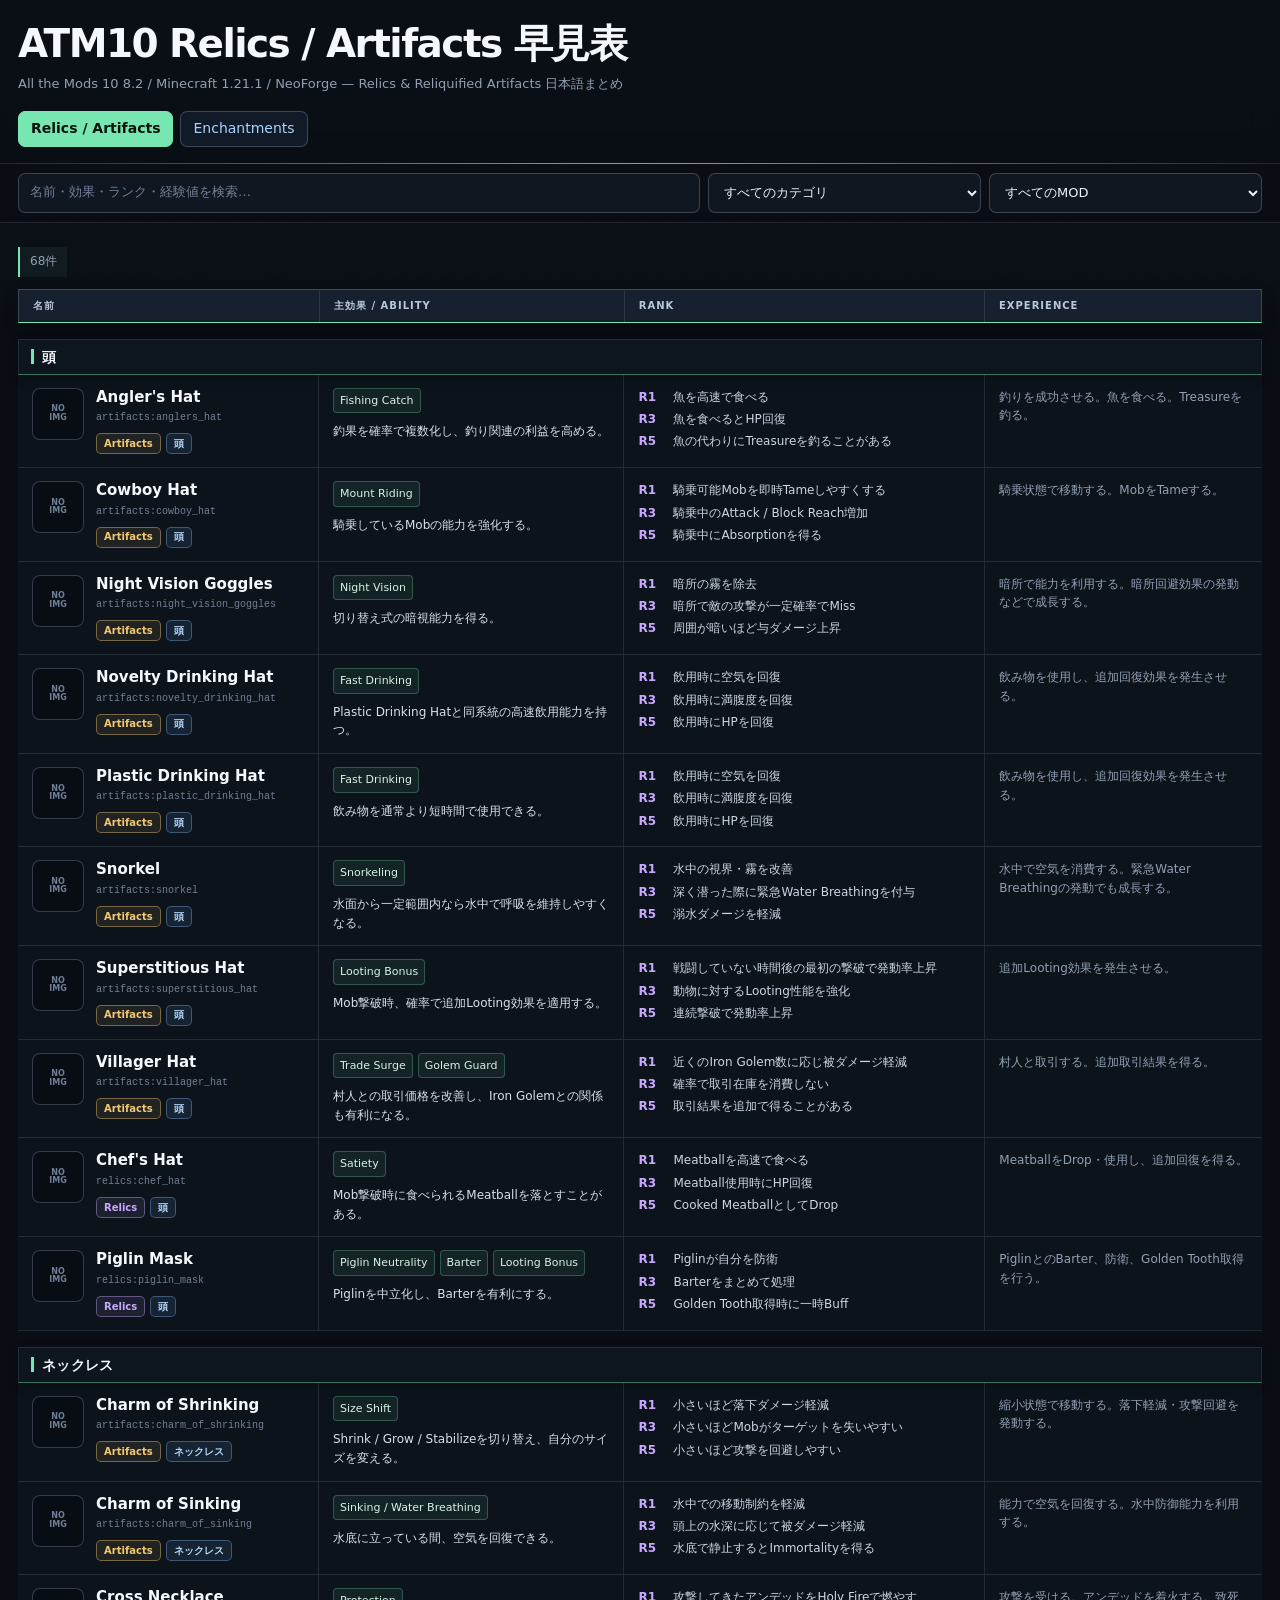
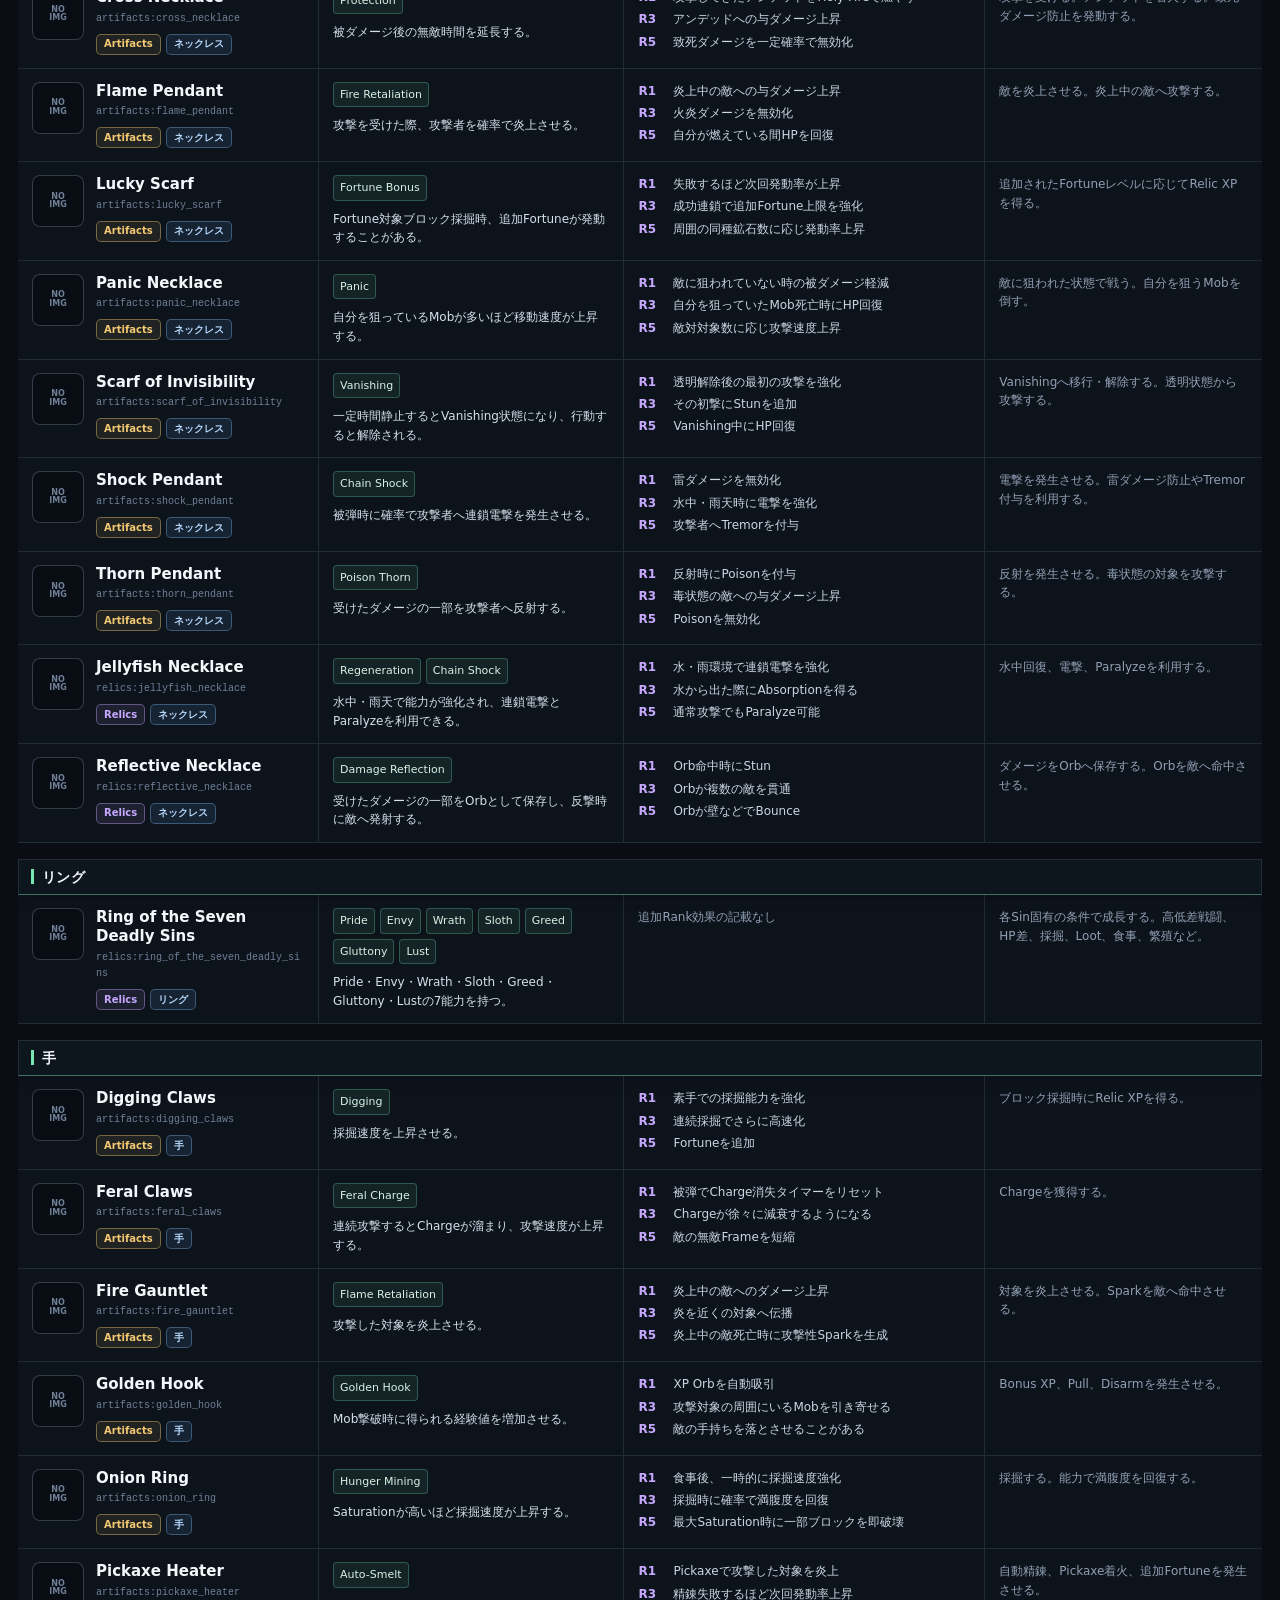
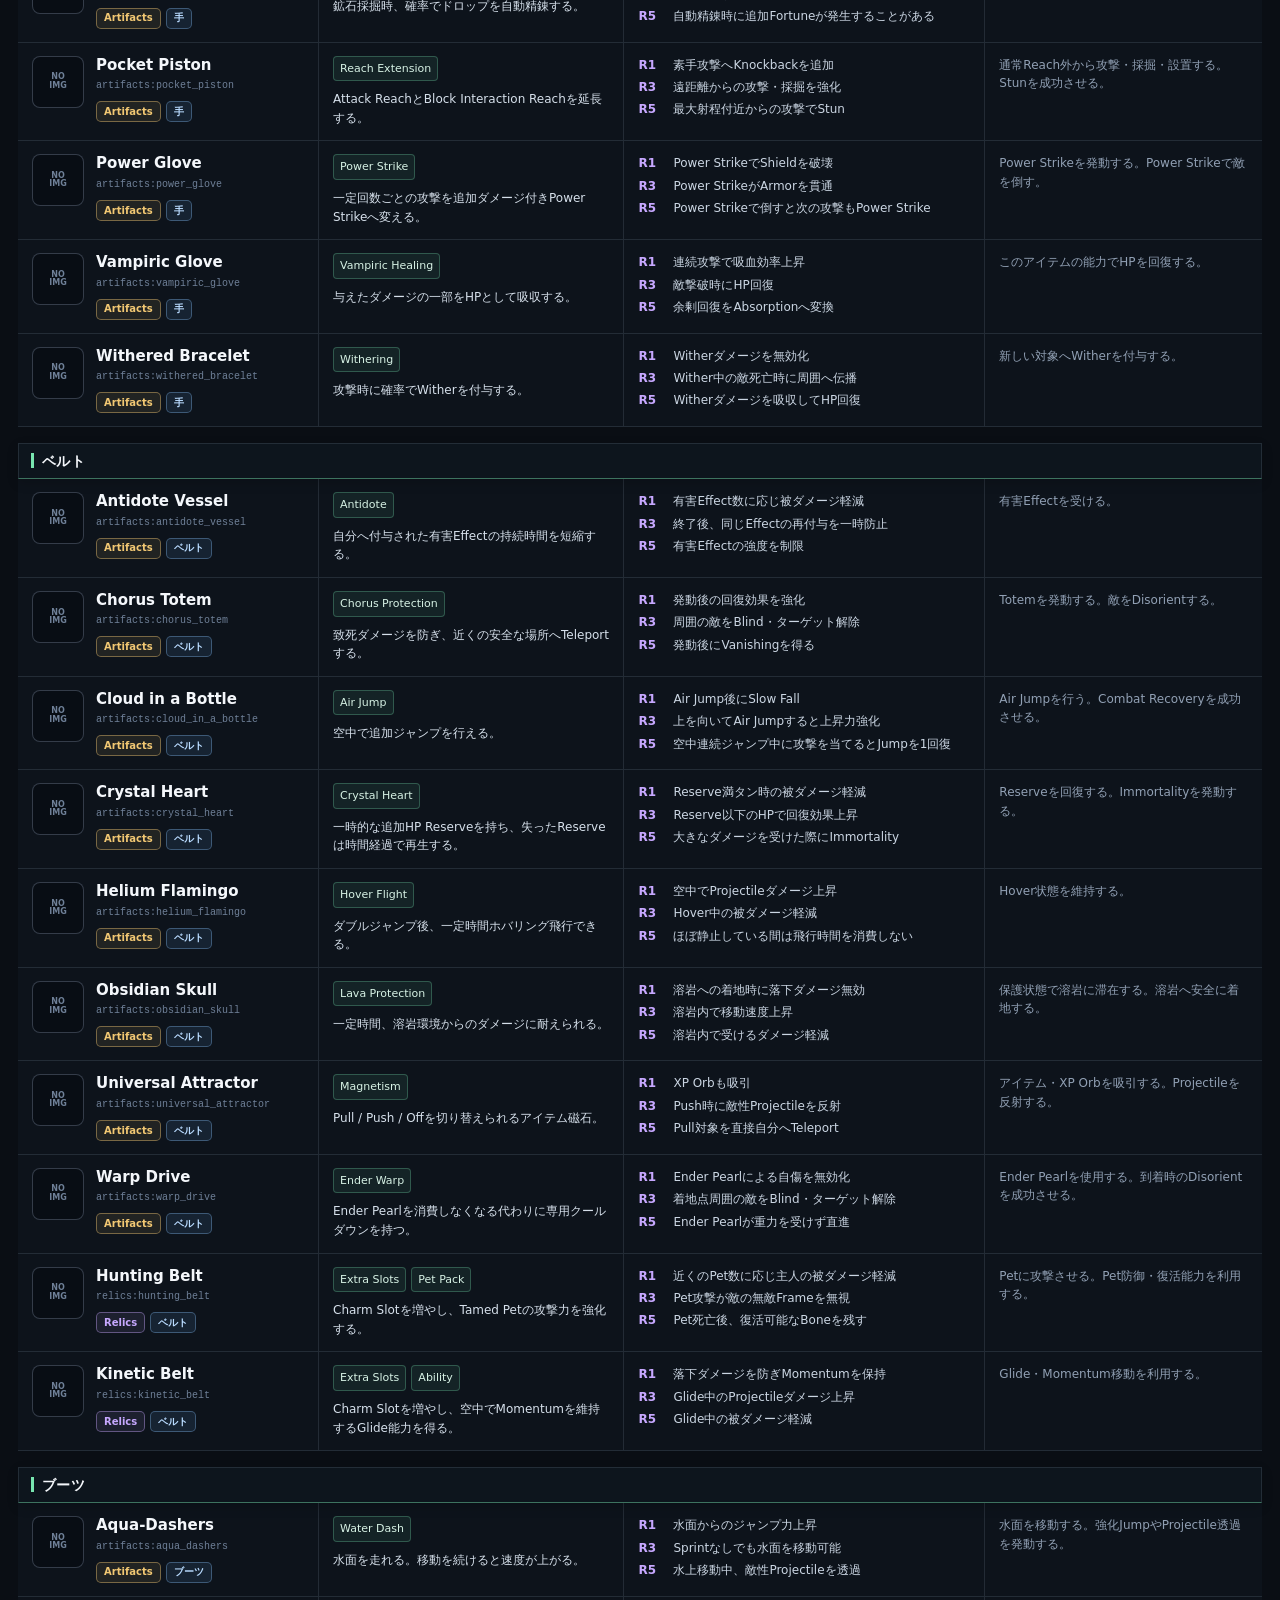
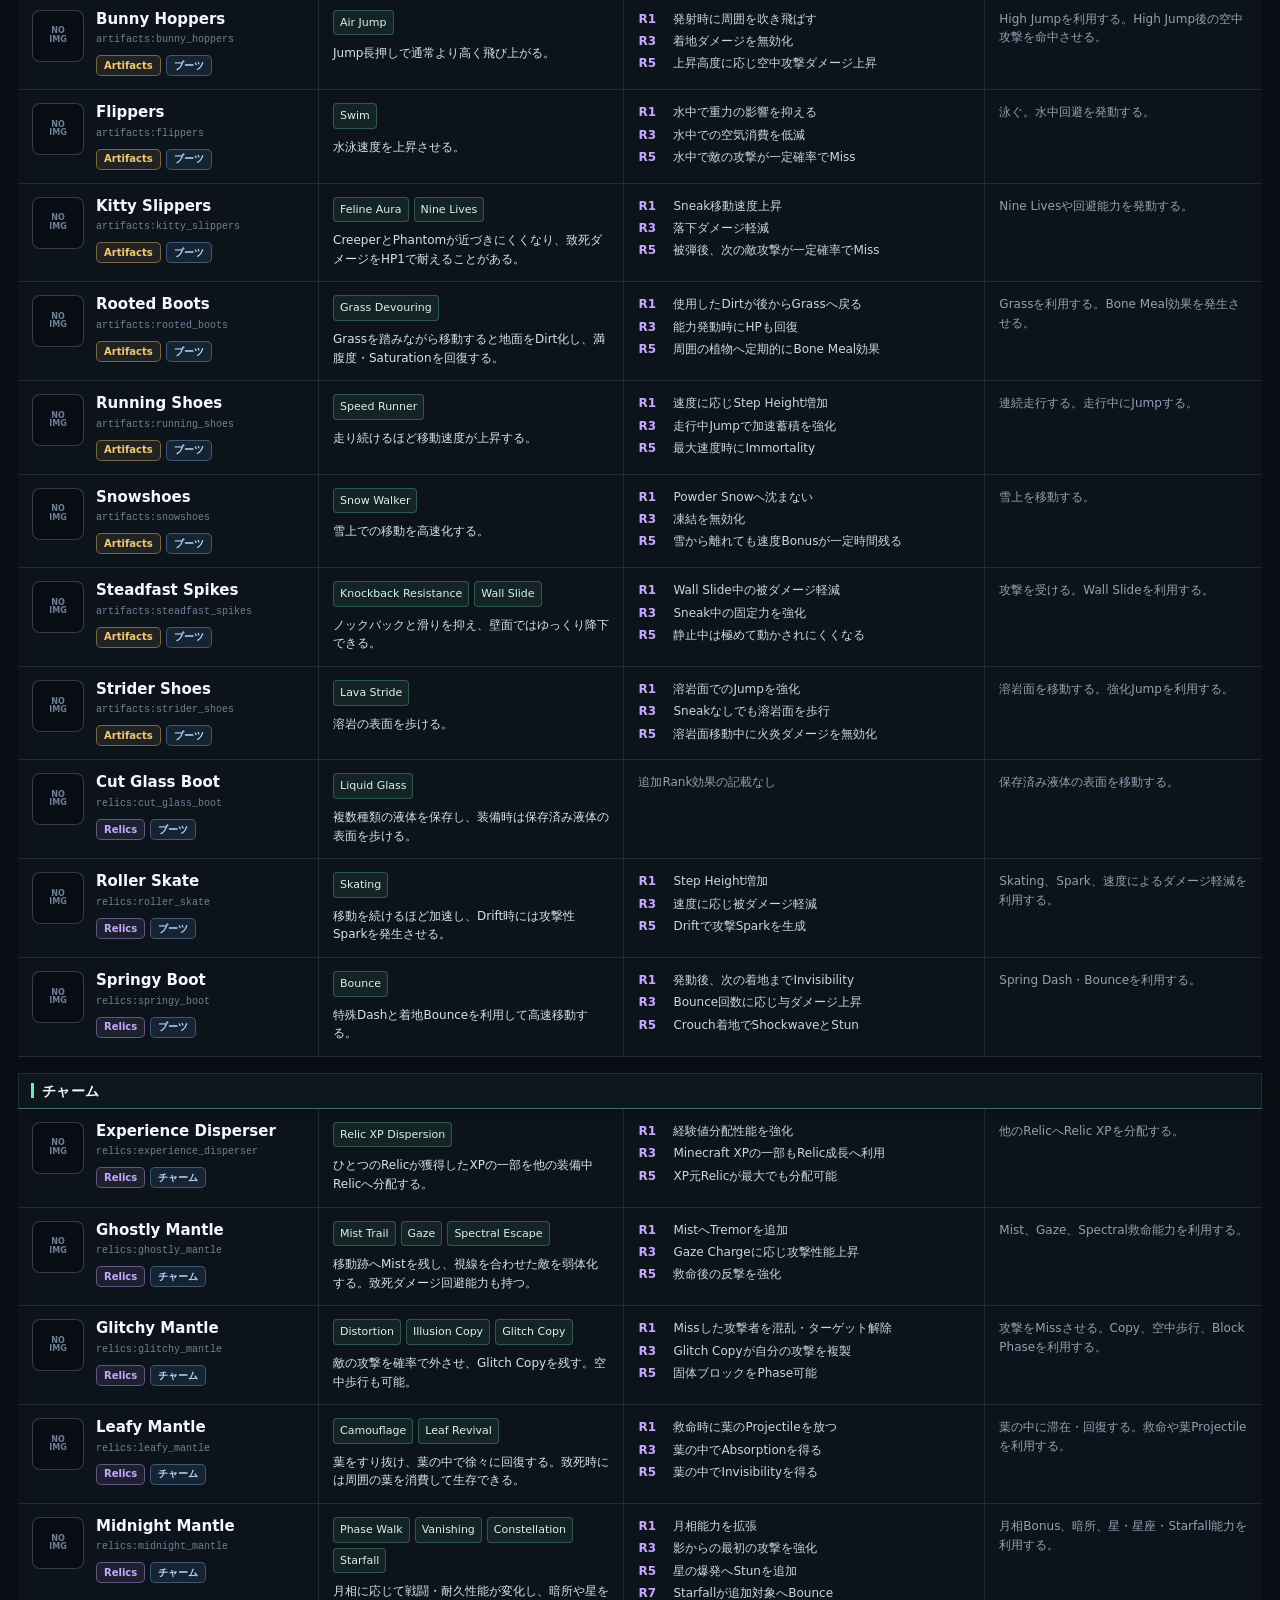
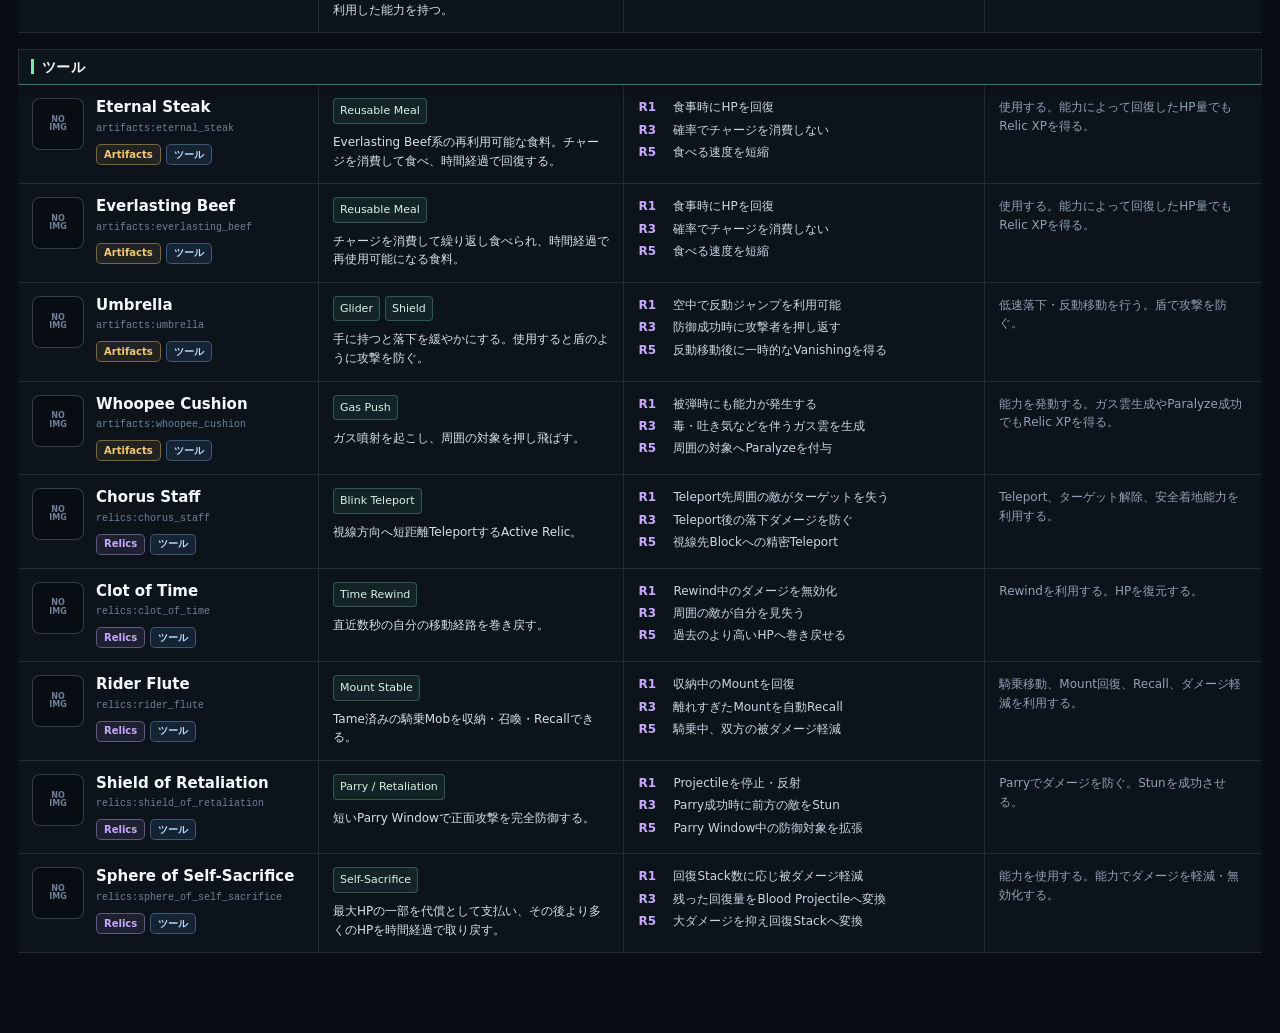
==== commit 080313b2: "Organize ATM10 reference categories and sticky headers" ====
--- a/Pages/index.html
+++ b/Pages/index.html
@@ -634,11 +634,11 @@
           class="control"
           type="search"
           autocomplete="off"
-          placeholder="名前・効果・ランク・レベルアップ条件を検索…"
+          placeholder="名前・効果・ランク・経験値を検索…"
         />
 
         <select id="slotFilter" class="control">
-          <option value="">すべての部位</option>
+          <option value="">すべてのカテゴリ</option>
         </select>
 
         <select id="modFilter" class="control">
@@ -651,6 +651,12 @@
 
     <main class="container">
       <div id="summary" class="summary" aria-live="polite"></div>
+      <div class="relic-table-header" role="row" aria-label="Relics一覧の列">
+        <div>名前</div>
+        <div>主効果 / Ability</div>
+        <div>Rank</div>
+        <div>Experience</div>
+      </div>
       <div id="content"></div>
     </main>
 
@@ -1661,18 +1667,13 @@
 
       const slotOrder = [
         "頭",
-        "顔",
-        "背中",
-        "首飾り",
-        "腰",
+        "ネックレス",
+        "リング",
         "手",
-        "足",
-        "指輪",
+        "ベルト",
+        "ブーツ",
         "チャーム",
-        "手持ち",
-        "手持ち / Shield",
-        "手持ち / Food",
-        "手持ち / Utility",
+        "ツール",
       ];
 
       const search = document.getElementById("search");
@@ -2210,40 +2211,123 @@
           .toLowerCase();
       }
 
-      function humanizeAbility(id) {
-        return String(id)
-          .replaceAll("_", " ")
-          .replace(/\b\w/g, (character) => character.toUpperCase());
+      const ABILITY_LABELS = {
+        fog: "Mist Trail",
+        gaze: "Gaze",
+        spectral_escape: "Spectral Escape",
+        distortion: "Distortion",
+        illusion: "Illusion Copy",
+        glitch: "Glitch Copy",
+        camouflage: "Camouflage",
+        revival: "Leaf Revival",
+        phase: "Phase Walk",
+        invisibility: "Vanishing",
+        constellation: "Constellation",
+        starfall: "Starfall",
+        slots: "Extra Slots",
+        pack: "Pet Pack",
+        dispersion: "Relic XP Dispersion",
+        blink: "Blink Teleport",
+        rewind: "Time Rewind",
+        glass: "Liquid Glass",
+        skating: "Skating",
+        bounce: "Bounce",
+        satiety: "Satiety",
+        neutrality: "Piglin Neutrality",
+        barter: "Barter",
+        looting: "Looting Bonus",
+        regeneration: "Regeneration",
+        shock: "Chain Shock",
+        reflection: "Damage Reflection",
+        stable: "Mount Stable",
+        retaliation: "Parry / Retaliation",
+        sacrifice: "Self-Sacrifice",
+        hunger_mining: "Hunger Mining",
+        withering: "Withering",
+        antidote: "Antidote",
+        chorus: "Chorus Protection",
+        jump: "Air Jump",
+        heart: "Crystal Heart",
+        flying: "Hover Flight",
+        lava: "Lava Protection",
+        magnetism: "Magnetism",
+        warp: "Ender Warp",
+        meal: "Reusable Meal",
+        water_dash: "Water Dash",
+        swim: "Swim",
+        feline_aura: "Feline Aura",
+        nine_lives: "Nine Lives",
+        devouring: "Grass Devouring",
+        runner: "Speed Runner",
+        snow: "Snow Walker",
+        resistance: "Knockback Resistance",
+        wall_slide: "Wall Slide",
+        lava_stride: "Lava Stride",
+        digging: "Digging",
+        feral: "Feral Charge",
+        flame: "Flame Retaliation",
+        hook: "Golden Hook",
+        heating: "Auto-Smelt",
+        piston: "Reach Extension",
+        power: "Power Strike",
+        vampire: "Vampiric Healing",
+        catch: "Fishing Catch",
+        riding: "Mount Riding",
+        drinking: "Fast Drinking",
+        vision: "Night Vision",
+        snorkeling: "Snorkeling",
+        trade_surge: "Trade Surge",
+        golem_guard: "Golem Guard",
+        push: "Gas Push",
+        size: "Size Shift",
+        sinking: "Sinking / Water Breathing",
+        protection: "Protection",
+        fire: "Fire Retaliation",
+        fortune: "Fortune Bonus",
+        panic: "Panic",
+        poison: "Poison Thorn",
+        glider: "Glider",
+        shield: "Shield",
+        pride: "Pride",
+        envy: "Envy",
+        wrath: "Wrath",
+        sloth: "Sloth",
+        greed: "Greed",
+        gluttony: "Gluttony",
+        lust: "Lust",
+      };
+
+      function abilityLabel(id) {
+        return ABILITY_LABELS[id] ?? "Ability";
       }
 
       function detailHtml(item) {
         const abilities = item.abilities.length
           ? item.abilities
-              .map((ability) => `<span class="ability-chip">${escapeHtml(humanizeAbility(ability))}</span>`)
+              .map((ability) => `<span class="ability-chip">${escapeHtml(abilityLabel(ability))}</span>`)
               .join("")
-          : `<span class="muted">能力名を確認できず</span>`;
+          : '<span class="ability-chip">特殊能力</span>';
 
         return `
-          <div class="relic-facts">
-            <section class="fact-group">
-              <h3>Ability</h3>
-              <div class="ability-chips">${abilities}</div>
-            </section>
-            <section class="fact-group">
-              <h3>Rank Modifiers</h3>
-              ${ranksHtml(item.ranks)}
-            </section>
-            <section class="fact-group experience-group">
-              <h3>Experience</h3>
-              <p>${escapeHtml(item.xp)}</p>
-            </section>
+          <div class="fact-group ability-group">
+            <h3>Ability</h3>
+            <div class="ability-chips">${abilities}</div>
+            <p class="ability-description">${escapeHtml(item.main)}</p>
+          </div>
+          <div class="fact-group rank-group">
+            <h3>Rank Modifiers</h3>
+            ${ranksHtml(item.ranks)}
+          </div>
+          <div class="fact-group experience-group">
+            <h3>Experience</h3>
+            <p>${escapeHtml(item.xp)}</p>
           </div>`;
       }
 
       function rowHtml(item) {
         return `
     <article class="relic-row" data-relic="${escapeHtml(item.registry)}">
-      <div class="relic-primary">
+      <div class="relic-name-cell">
         <div class="item">
 
           <div class="icon-frame">
@@ -2286,7 +2370,6 @@
           </div>
 
         </div>
-        <p class="relic-effect">${escapeHtml(item.main)}</p>
       </div>
       ${detailHtml(item)}
     </article>
@@ -2322,7 +2405,9 @@
         const renderedItems = [];
 
         for (const slot of slotOrder) {
-          const slotItems = filtered.filter((item) => item.slot === slot);
+          const slotItems = filtered
+            .filter((item) => item.slot === slot)
+            .sort((a, b) => a.mod.localeCompare(b.mod) || a.name.localeCompare(b.name, "en"));
 
           if (!slotItems.length) {
             continue;
@@ -2340,7 +2425,6 @@
       <section class="slot-section" id="slot-${escapeHtml(slot)}">
         <div class="section-heading">
           <h2 class="slot-title">${escapeHtml(slot)}</h2>
-          <span class="section-count">${slotItems.length}件</span>
         </div>
         <div class="relic-list">${rows.join("")}</div>
       </section>`;
@@ -2357,7 +2441,7 @@
         content.innerHTML = html;
 
         if (summary) {
-          summary.textContent = `${filtered.length} / ${normalized.length} 件を表示中 — Ability・Rank・Experienceを一覧表示`;
+          summary.textContent = `${filtered.length}件`;
         }
 
         renderVersion += 1;
--- a/Pages/styles.css
+++ b/Pages/styles.css
@@ -16,6 +16,7 @@
   --danger: #ff9ea7;
   --header-height: 150px;
   --filter-height: 72px;
+  --table-header-height: 42px;
   --radius: 9px;
   color-scheme: dark;
 }
@@ -220,8 +221,62 @@
 .no-rank, .muted { color: var(--muted); }
 .empty { margin-top: 20px; padding: 40px 20px; color: var(--muted); border: 1px dashed var(--line-strong); text-align: center; }
 
+/* Relics database grid ------------------------------------------------ */
+.relic-table-header {
+  position: sticky;
+  top: calc(var(--site-header-height, var(--header-height)) + var(--filter-bar-height, var(--filter-height)));
+  z-index: 30;
+  display: grid;
+  grid-template-columns: minmax(300px, .92fr) minmax(0, 1.1fr) minmax(220px, 1.3fr) minmax(180px, 1fr);
+  min-height: var(--table-header-height);
+  align-items: center;
+  color: #b9c8d9;
+  border: 1px solid var(--line-strong);
+  border-bottom-color: var(--accent);
+  background: rgba(23, 34, 48, .96);
+  box-shadow: 0 5px 16px rgba(0, 0, 0, .2);
+  font-size: 10px;
+  font-weight: 800;
+  letter-spacing: .1em;
+  text-transform: uppercase;
+}
+.relic-table-header > div { padding: 8px 14px; border-left: 1px solid var(--line); }
+.relic-table-header > div:first-child { border-left: 0; }
+.slot-section { scroll-margin-top: calc(var(--site-header-height, var(--header-height)) + var(--filter-bar-height, var(--filter-height)) + var(--table-header-height)); }
+.section-heading {
+  position: sticky;
+  top: calc(var(--site-header-height, var(--header-height)) + var(--filter-bar-height, var(--filter-height)) + var(--table-header-height));
+  z-index: 20;
+  display: flex;
+  align-items: center;
+  justify-content: flex-start;
+  min-height: 36px;
+  margin: 16px 0 0;
+  padding: 5px 12px;
+  border: 1px solid var(--line);
+  border-bottom-color: rgba(120, 230, 176, .45);
+  background: rgba(14, 22, 31, .96);
+  box-shadow: 0 4px 12px rgba(0, 0, 0, .16);
+}
+.slot-title { font-size: 14px; letter-spacing: .02em; }
+.slot-title::before { width: 3px; height: 15px; margin-right: 8px; }
+.relic-list { border-top: 0; }
+.relic-row {
+  display: grid;
+  grid-template-columns: minmax(300px, .92fr) minmax(0, 1.1fr) minmax(220px, 1.3fr) minmax(180px, 1fr);
+  gap: 0;
+  border-bottom: 1px solid var(--line);
+  background: rgba(16, 23, 32, .68);
+}
+.relic-name-cell, .relic-row > .fact-group { min-width: 0; padding: 13px 14px; }
+.relic-row > .fact-group { border-left: 1px solid var(--line); }
+.ability-description { margin: 9px 0 0 !important; color: #d6e0eb !important; }
+.relic-row > .fact-group h3 { display: none; }
+.relic-row > .fact-group .rank-list { padding-top: 1px; }
+.relic-row > .fact-group.experience-group p::before { content: ""; }
+
 /* Enchantments ------------------------------------------------------- */
-.enchantment-table { overflow-x: auto; border: 1px solid var(--line); background: rgba(16, 23, 32, .72); }
+.enchantment-table { overflow: visible; border: 1px solid var(--line); background: rgba(16, 23, 32, .72); }
 .enchantment-table table { width: 100%; min-width: 980px; border-collapse: collapse; table-layout: fixed; }
 .enchant-name-col { width: 27%; }
 .enchant-equipment-col { width: 15%; }
@@ -242,7 +297,8 @@
 .status-special { color: #ffe2a0; border-color: rgba(242,200,115,.4); background: rgba(242,200,115,.1); }
 .status-inactive { color: var(--danger); border-color: rgba(255,158,167,.4); background: rgba(255,158,167,.09); }
 .effect-cell { color: #e0e8f1 !important; line-height: 1.65; }
-.conflict-cell { display: flex; flex-wrap: wrap; gap: 4px; color: #b9c8d9 !important; }
+.conflict-cell { color: #b9c8d9 !important; }
+.conflict-tags { display: flex; flex-wrap: wrap; gap: 4px; }
 .conflict-tag { color: #d7c5ff; border-color: rgba(199,168,255,.25); background: rgba(199,168,255,.07); }
 .note { margin: 18px 0 0; color: var(--muted); font-size: 12px; }
 
@@ -278,6 +334,16 @@
   .icon-frame { width: 48px; height: 48px; flex-basis: 48px; }
   .icon-frame img, .icon-frame canvas { width: 40px; height: 40px; max-width: 40px; max-height: 40px; }
 }
+@media (max-width: 1040px) {
+  .relic-table-header { display: none; }
+  .relic-row > .fact-group h3 { display: block; }
+  .enchantment-table { overflow-x: auto; }
+  .enchantment-table th { position: static; }
+  .section-heading {
+    top: calc(var(--site-header-height, var(--header-height)) + var(--filter-bar-height, var(--filter-height)));
+  }
+  .slot-section { scroll-margin-top: calc(var(--site-header-height, var(--header-height)) + var(--filter-bar-height, var(--filter-height))); }
+}
 @media (prefers-reduced-motion: reduce) {
   *, *::before, *::after { scroll-behavior: auto !important; transition-duration: .01ms !important; animation-duration: .01ms !important; }
 }
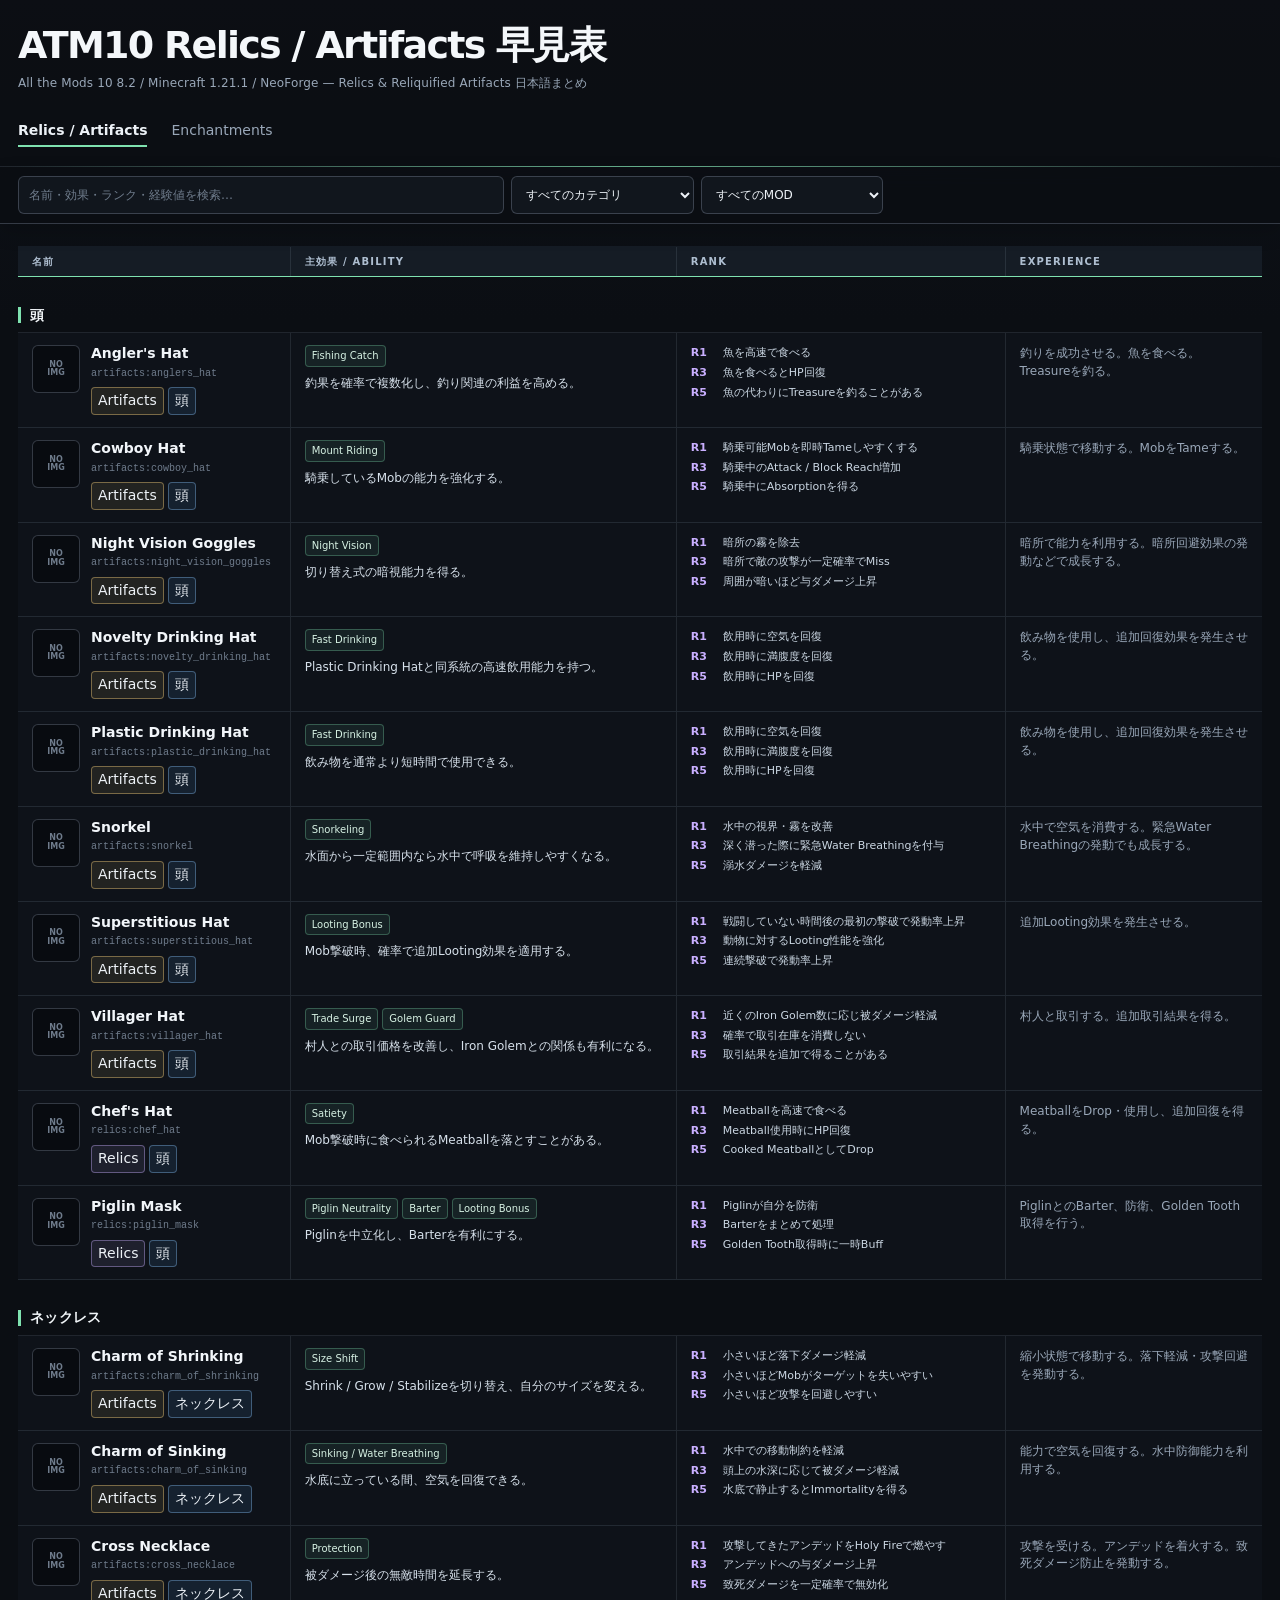
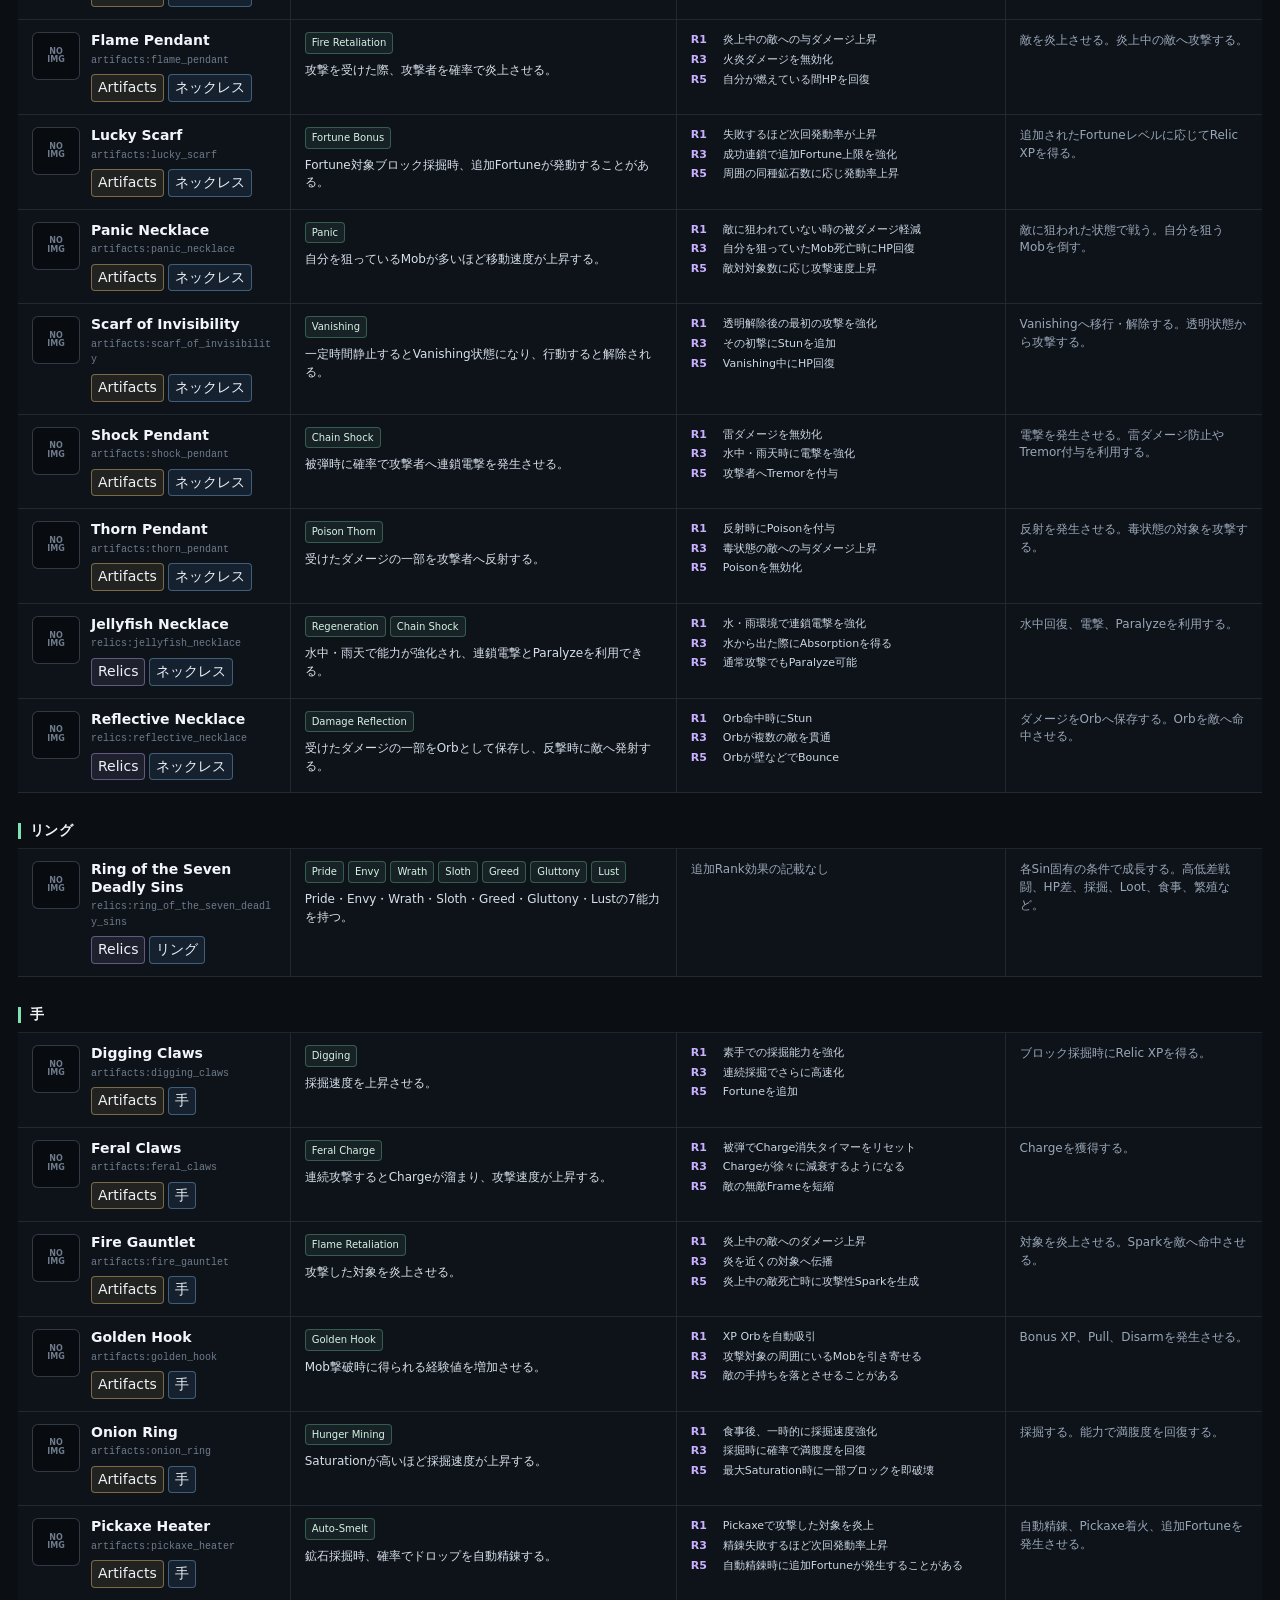
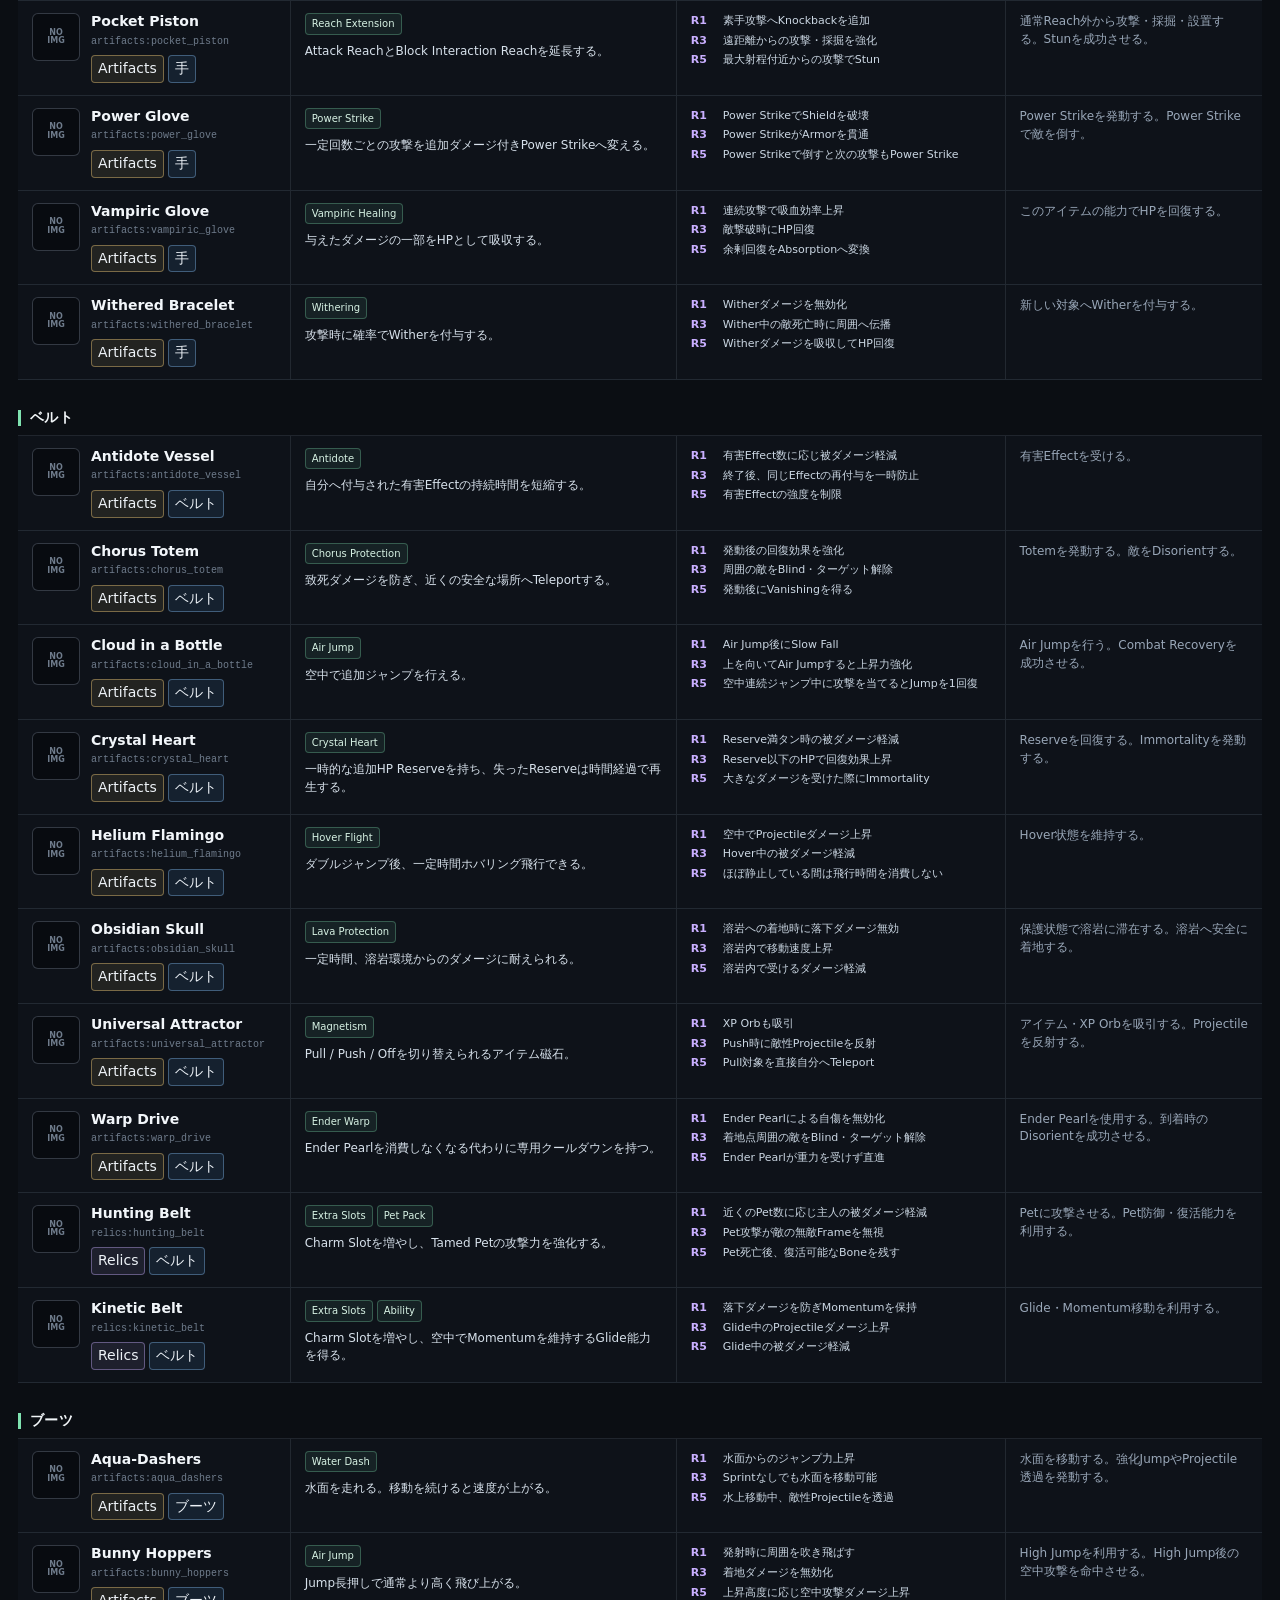
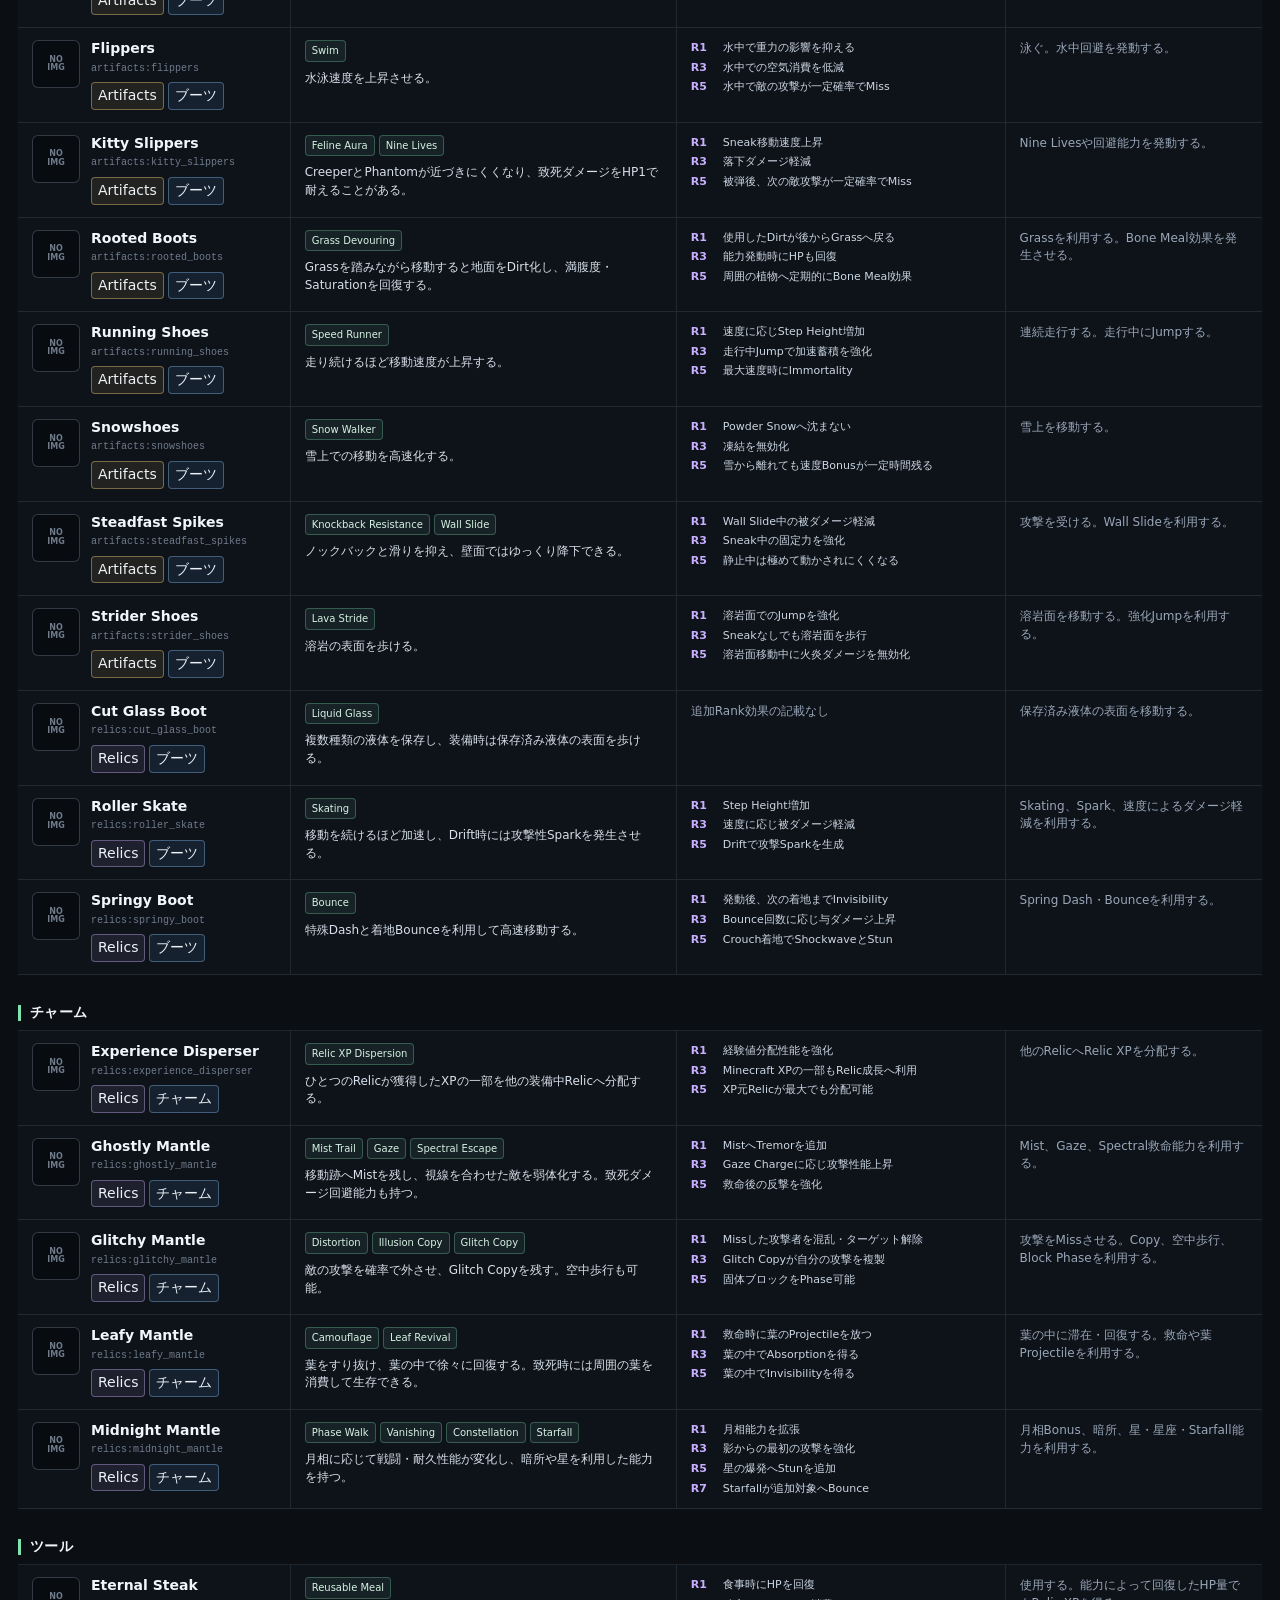
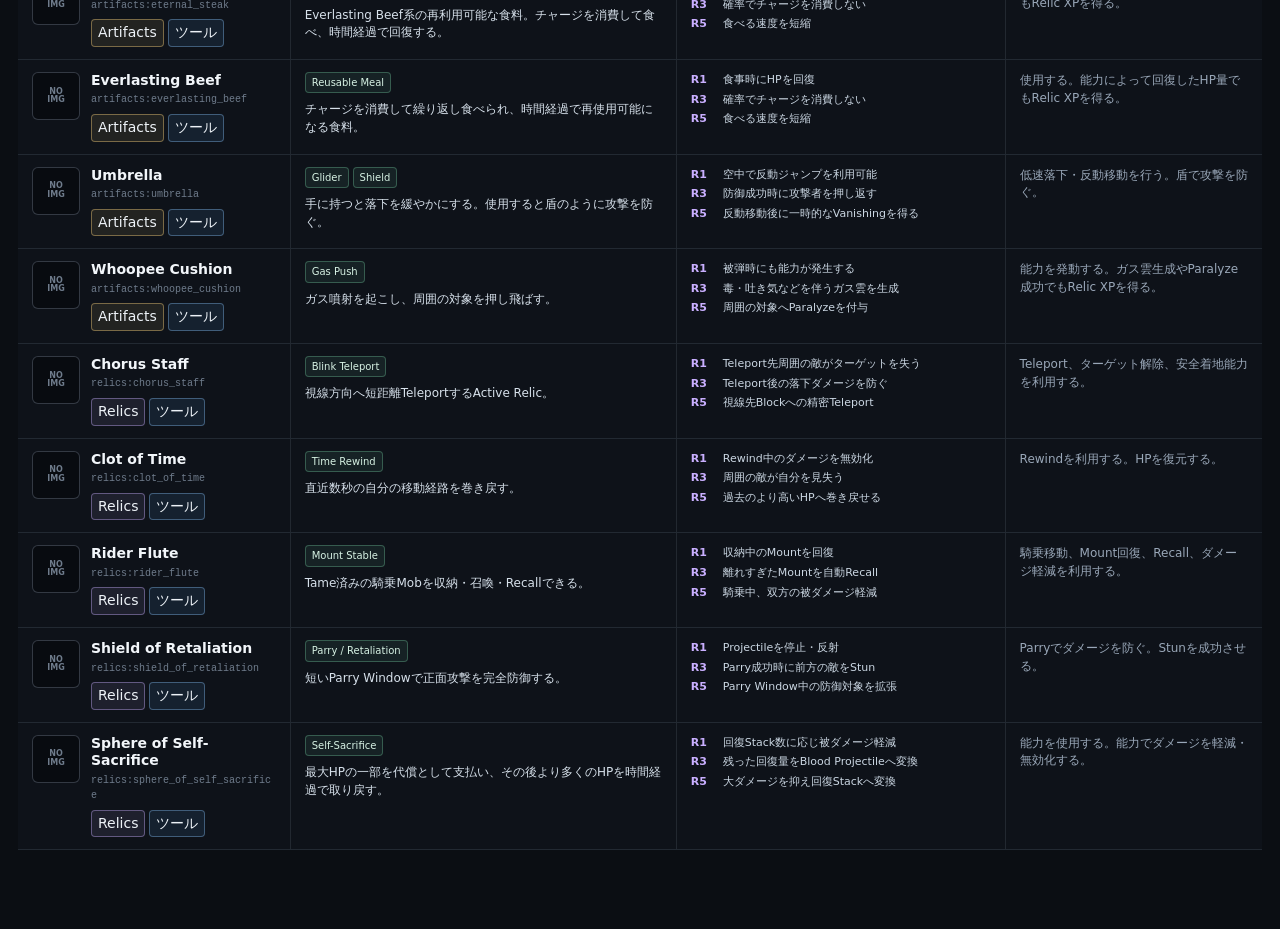
==== commit 4f4b87ce: "Refresh compact reference database UI" ====
--- a/Pages/index.html
+++ b/Pages/index.html
@@ -650,7 +650,6 @@
     </div>
 
     <main class="container">
-      <div id="summary" class="summary" aria-live="polite"></div>
       <div class="relic-table-header" role="row" aria-label="Relics一覧の列">
         <div>名前</div>
         <div>主効果 / Ability</div>
@@ -1683,8 +1682,6 @@
       const modFilter = document.getElementById("modFilter");
 
       const content = document.getElementById("content");
-
-      const summary = document.getElementById("summary");
 
       function escapeHtml(value) {
         return String(value)
@@ -2161,10 +2158,14 @@
         }
       });
 
+      function filterTag(label, kind, value, className = "") {
+        return `<button type="button" class="tag filter-tag ${className}" data-filter-kind="${escapeHtml(kind)}" data-filter-value="${escapeHtml(value)}" aria-label="${escapeHtml(label)}で絞り込む" aria-pressed="false">${escapeHtml(label)}</button>`;
+      }
+
       function modTag(mod) {
         const className = mod === "Artifacts" ? "tag-artifacts" : "tag-relics";
 
-        return `<span class="tag ${className}">` + escapeHtml(mod) + `</span>`;
+        return filterTag(mod, "mod", mod, className);
       }
 
       function ranksHtml(ranks) {
@@ -2365,7 +2366,7 @@
 
             <div class="tags">
               ${modTag(item.mod)}
-              <span class="tag slot-tag">${escapeHtml(item.slotLabel)}</span>
+              ${filterTag(item.slot, "slot", item.slot, "slot-tag")}
             </div>
           </div>
 
@@ -2439,10 +2440,7 @@
         }
 
         content.innerHTML = html;
-
-        if (summary) {
-          summary.textContent = `${filtered.length}件`;
-        }
+        updateTagStates();
 
         renderVersion += 1;
 
@@ -2474,6 +2472,36 @@
       slotFilter.addEventListener("change", render);
 
       modFilter.addEventListener("change", render);
+
+      function updateTagStates() {
+        const values = {
+          mod: modFilter.value,
+          slot: slotFilter.value,
+        };
+
+        content.querySelectorAll("button[data-filter-kind]").forEach((tag) => {
+          tag.setAttribute(
+            "aria-pressed",
+            String(values[tag.dataset.filterKind] === tag.dataset.filterValue),
+          );
+        });
+      }
+
+      content.addEventListener("click", (event) => {
+        const tag = event.target.closest("button[data-filter-kind]");
+        if (!tag) return;
+
+        const filterId = {
+          mod: "modFilter",
+          slot: "slotFilter",
+        }[tag.dataset.filterKind];
+        const filter = document.getElementById(filterId);
+        if (!filter) return;
+
+        filter.value = tag.dataset.filterValue;
+        render();
+        updateTagStates();
+      });
 
       render();
     </script>
--- a/Pages/styles.css
+++ b/Pages/styles.css
@@ -1,23 +1,21 @@
 :root {
-  --bg: #0a0e14;
-  --surface: #101720;
-  --surface-2: #151f2b;
-  --surface-3: #1a2634;
-  --line: rgba(164, 184, 210, 0.15);
-  --line-strong: rgba(164, 184, 210, 0.28);
-  --text: #edf3fa;
-  --muted: #91a0b4;
-  --subtle: #6f8098;
-  --link: #a7d3ff;
-  --accent: #78e6b0;
-  --blue: #83bcf5;
-  --violet: #c7a8ff;
-  --amber: #f2c873;
-  --danger: #ff9ea7;
-  --header-height: 150px;
-  --filter-height: 72px;
-  --table-header-height: 42px;
-  --radius: 9px;
+  --bg: #0b0e13;
+  --surface: #11161d;
+  --surface-raised: #171d26;
+  --surface-hover: #1c2530;
+  --line: rgba(173, 190, 212, 0.13);
+  --line-strong: rgba(173, 190, 212, 0.26);
+  --text: #edf2f7;
+  --muted: #99a7b8;
+  --subtle: #6f7c8c;
+  --accent: #7fe2b0;
+  --blue: #8ec8ff;
+  --violet: #c9afff;
+  --amber: #f4ce7b;
+  --danger: #ff9fa9;
+  --filter-height: 64px;
+  --table-header-height: 40px;
+  --relic-columns: minmax(270px, 0.95fr) minmax(270px, 1.35fr) minmax(235px, 1.15fr) minmax(190px, 0.9fr);
   color-scheme: dark;
 }
 
@@ -29,39 +27,44 @@
   margin: 0;
   color: var(--text);
   background:
-    linear-gradient(180deg, rgba(60, 103, 145, 0.09), transparent 320px),
-    var(--bg);
+    radial-gradient(circle at 80% -20%, rgba(76, 126, 180, 0.13), transparent 34rem),
+    linear-gradient(180deg, #0e131a 0, var(--bg) 320px);
   font-family: Inter, "Noto Sans JP", "Yu Gothic UI", system-ui, sans-serif;
   font-size: 14px;
-  line-height: 1.6;
-}
+  line-height: 1.55;
+}
+
 body::before {
   position: fixed;
   inset: 0;
   z-index: -1;
   pointer-events: none;
   content: "";
-  opacity: 0.28;
+  opacity: 0.25;
   background-image: linear-gradient(rgba(255,255,255,.018) 1px, transparent 1px),
     linear-gradient(90deg, rgba(255,255,255,.018) 1px, transparent 1px);
   background-size: 48px 48px;
-  mask-image: linear-gradient(to bottom, #000, transparent 75%);
-}
+  mask-image: linear-gradient(to bottom, #000, transparent 72%);
+}
+
 a { color: inherit; }
 button, input, select { font: inherit; }
 :focus-visible { outline: 2px solid var(--accent); outline-offset: 3px; }
 
-.container { width: min(1500px, calc(100% - 36px)); margin-inline: auto; }
+.container {
+  width: min(1540px, calc(100% - 36px));
+  margin-inline: auto;
+}
+
+/* The header is an identity/navigation strip, not another sticky layer. */
 .site-header {
-  position: sticky;
-  top: 0;
-  z-index: 60;
-  padding: 22px 0 16px;
+  position: relative;
+  z-index: 1;
+  padding: 25px 0 17px;
   border-bottom: 1px solid var(--line);
-  background: rgba(10, 15, 22, 0.95);
-  backdrop-filter: blur(16px) saturate(125%);
-  -webkit-backdrop-filter: blur(16px) saturate(125%);
-}
+  background: rgba(11, 14, 19, 0.82);
+}
+
 .site-header::after {
   position: absolute;
   right: 0;
@@ -69,33 +72,79 @@
   left: 0;
   height: 1px;
   content: "";
-  background: linear-gradient(90deg, transparent, rgba(120,230,176,.75), transparent);
-}
+  background: linear-gradient(90deg, transparent, rgba(127,226,176,.75), transparent);
+}
+
 h1 {
   margin: 0;
-  color: #f4f7fb;
-  font-size: clamp(25px, 3.3vw, 39px);
-  font-weight: 750;
-  letter-spacing: -0.04em;
-  line-height: 1.15;
-}
-.subtitle { margin: 7px 0 0; color: var(--muted); font-size: 13px; }
-.site-nav { position: relative; display: flex; align-items: center; gap: 8px; margin-top: 16px; }
-.site-nav-links { display: flex; gap: 7px; flex-wrap: wrap; }
+  color: #f4f7fa;
+  font-size: clamp(25px, 3.2vw, 38px);
+  font-weight: 760;
+  letter-spacing: -0.045em;
+  line-height: 1.1;
+}
+
+.subtitle {
+  margin: 7px 0 0;
+  color: var(--muted);
+  font-size: 12px;
+  letter-spacing: .01em;
+}
+
+.site-nav {
+  display: flex;
+  align-items: center;
+  min-height: 38px;
+  margin-top: 19px;
+}
+
+.site-nav-links {
+  display: flex;
+  align-items: center;
+  gap: 24px;
+}
+
 .site-nav a {
+  position: relative;
   display: inline-flex;
-  min-height: 36px;
-  align-items: center;
-  padding: 5px 12px;
-  color: var(--link);
+  min-height: 34px;
+  align-items: center;
+  padding: 4px 0;
+  color: var(--muted);
   text-decoration: none;
-  border: 1px solid var(--line-strong);
-  border-radius: 7px;
-  background: rgba(20, 31, 44, .8);
-  transition: background 140ms ease, border-color 140ms ease, color 140ms ease;
-}
-.site-nav a:hover { border-color: var(--accent); background: var(--surface-3); }
-.site-nav a.active, .site-nav a[aria-current="page"] { color: #06130c; border-color: var(--accent); background: var(--accent); font-weight: 750; }
+  border: 0;
+  background: transparent;
+  transition: color 140ms ease;
+}
+
+.site-nav a::after {
+  position: absolute;
+  right: 0;
+  bottom: 0;
+  left: 0;
+  height: 2px;
+  content: "";
+  background: transparent;
+  transform: scaleX(.35);
+  transform-origin: left;
+  transition: background 140ms ease, transform 140ms ease;
+}
+
+.site-nav a:hover,
+.site-nav a:focus-visible,
+.site-nav a[aria-current="page"] {
+  color: var(--text);
+}
+
+.site-nav a:hover::after,
+.site-nav a:focus-visible::after,
+.site-nav a[aria-current="page"]::after {
+  background: var(--accent);
+  transform: scaleX(1);
+}
+
+.site-nav a[aria-current="page"] { font-weight: 720; }
+
 .site-nav-toggle {
   display: none;
   width: 44px;
@@ -105,245 +154,378 @@
   color: var(--text);
   cursor: pointer;
   border: 1px solid var(--line-strong);
-  border-radius: 8px;
-  background: var(--surface-2);
+  border-radius: 7px;
+  background: var(--surface);
   font-size: 21px;
   line-height: 1;
 }
-.site-nav-toggle:hover { border-color: var(--accent); background: var(--surface-3); }
-
+
+.site-nav-toggle:hover { border-color: var(--accent); background: var(--surface-hover); }
+
+/* The only persistent top layer while reading data. */
 .filter-bar {
   position: sticky;
-  top: var(--site-header-height, var(--header-height));
+  top: 0;
   z-index: 50;
   padding: 9px 0;
-  border-bottom: 1px solid var(--line);
-  background: rgba(10, 14, 20, .9);
-  backdrop-filter: blur(14px) saturate(125%);
-  -webkit-backdrop-filter: blur(14px) saturate(125%);
-}
+  border-bottom: 1px solid var(--line-strong);
+  background: rgba(11, 14, 19, 0.92);
+  box-shadow: 0 8px 20px rgba(0, 0, 0, .16);
+  backdrop-filter: blur(16px) saturate(130%);
+  -webkit-backdrop-filter: blur(16px) saturate(130%);
+}
+
 .filters {
   display: grid;
-  grid-template-columns: minmax(280px, 2fr) repeat(2, minmax(160px, .8fr));
-  gap: 8px;
-}
-.filter-bar:has(#curseFilter) .filters { grid-template-columns: minmax(280px, 2fr) repeat(3, minmax(150px, .8fr)); }
+  grid-template-columns: minmax(260px, 2fr) repeat(4, minmax(145px, .75fr));
+  gap: 7px;
+}
+
 .control {
   width: 100%;
-  min-height: 40px;
-  padding: 8px 11px;
+  min-width: 0;
+  min-height: 38px;
+  padding: 7px 10px;
   color: var(--text);
   border: 1px solid var(--line-strong);
-  border-radius: 7px;
+  border-radius: 6px;
   outline: none;
   background: var(--surface);
-  font-size: 13px;
-  transition: border-color 140ms ease, background 140ms ease;
-}
-.control:hover, .control:focus { border-color: rgba(120,230,176,.72); background: var(--surface-2); }
+  font-size: 12px;
+  transition: border-color 140ms ease, background 140ms ease, box-shadow 140ms ease;
+}
+
+.control:hover,
+.control:focus {
+  border-color: rgba(127,226,176,.76);
+  background: var(--surface-raised);
+}
+
+.control:focus { box-shadow: 0 0 0 3px rgba(127,226,176,.09); }
 .control::placeholder { color: var(--subtle); }
 
-main { padding: 24px 0 72px; }
-.summary {
-  display: inline-flex;
-  min-height: 30px;
-  align-items: center;
-  margin: 0 0 12px;
-  padding: 4px 10px;
-  color: var(--muted);
-  border-left: 2px solid var(--accent);
-  background: rgba(120,230,176,.06);
-  font-size: 12px;
-  font-variant-numeric: tabular-nums;
-}
-.section-heading { display: flex; align-items: baseline; justify-content: space-between; gap: 12px; margin: 24px 0 8px; }
-.slot-title { margin: 0; color: #f4f7fb; font-size: 19px; font-weight: 720; letter-spacing: -.02em; }
-.slot-title::before { display: inline-block; width: 4px; height: 18px; margin-right: 9px; content: ""; vertical-align: -2px; background: var(--accent); }
-.section-count { color: var(--subtle); font-size: 12px; font-variant-numeric: tabular-nums; }
-.relic-list { border-top: 1px solid var(--line); }
+main { padding: 22px 0 70px; }
+
+/* Relics: one shared grid for the header and every row. */
+.relic-table-header,
 .relic-row {
   display: grid;
-  grid-template-columns: minmax(300px, .92fr) minmax(0, 1.65fr);
-  gap: 0;
+  grid-template-columns: var(--relic-columns);
+}
+
+.relic-table-header {
+  position: sticky;
+  top: var(--filter-height);
+  z-index: 30;
+  min-height: var(--table-header-height);
+  align-items: center;
+  color: #aebed0;
+  border-bottom: 1px solid var(--accent);
+  background: #151c25;
+  font-size: 10px;
+  font-weight: 800;
+  letter-spacing: .12em;
+  text-transform: uppercase;
+}
+
+.relic-table-header > div {
+  padding: 7px 14px;
+  border-left: 1px solid var(--line);
+}
+
+.relic-table-header > div:first-child { border-left: 0; }
+
+.slot-section { margin: 0; }
+
+.section-heading {
+  display: flex;
+  align-items: center;
+  min-height: 36px;
+  margin: 20px 0 0;
+  padding: 7px 0 6px;
   border-bottom: 1px solid var(--line);
-  background: rgba(16, 23, 32, .68);
-  transition: background 140ms ease;
-}
-.relic-row:hover { background: var(--surface-2); }
-.relic-primary { min-width: 0; padding: 13px 16px; }
-.item { display: flex; align-items: flex-start; gap: 12px; min-width: 0; }
+}
+
+.slot-title {
+  display: flex;
+  align-items: center;
+  gap: 9px;
+  margin: 0;
+  color: #f1f5f8;
+  font-size: 14px;
+  font-weight: 740;
+  letter-spacing: .02em;
+}
+
+.slot-title::before {
+  width: 3px;
+  height: 16px;
+  content: "";
+  background: var(--accent);
+}
+
+.relic-list { border-top: 0; }
+
+.relic-row {
+  min-width: 0;
+  border-bottom: 1px solid var(--line);
+  background: rgba(17, 22, 29, .62);
+  transition: background 120ms ease;
+}
+
+.relic-row:hover { background: var(--surface-hover); }
+
+.relic-name-cell,
+.relic-row > .fact-group {
+  min-width: 0;
+  padding: 12px 14px;
+}
+
+.relic-row > .fact-group { border-left: 1px solid var(--line); }
+
+.item {
+  display: flex;
+  align-items: flex-start;
+  gap: 11px;
+  min-width: 0;
+}
+
 .icon-frame {
   position: relative;
   display: grid;
-  width: 52px;
-  height: 52px;
-  flex: 0 0 52px;
+  width: 48px;
+  height: 48px;
+  flex: 0 0 48px;
   place-items: center;
   overflow: hidden;
   border: 1px solid var(--line-strong);
-  border-radius: 8px;
-  background: #080d14;
-}
-.icon-frame img, .icon-frame canvas { display: block; width: 44px; height: 44px; max-width: 44px; max-height: 44px; object-fit: contain; image-rendering: pixelated; image-rendering: crisp-edges; }
-.icon-frame img[hidden], .icon-frame canvas[hidden] { display: none; }
+  border-radius: 6px;
+  background: #080b10;
+}
+
+.icon-frame img,
+.icon-frame canvas {
+  display: block;
+  width: 42px;
+  height: 42px;
+  max-width: 42px;
+  max-height: 42px;
+  object-fit: contain;
+  image-rendering: pixelated;
+  image-rendering: crisp-edges;
+}
+
+.icon-frame img[hidden],
+.icon-frame canvas[hidden] { display: none; }
 .icon-frame img.pending-image { visibility: hidden; }
-.icon-fallback { display: none; color: var(--subtle); font-size: 8px; font-weight: 800; line-height: 1.05; text-align: center; }
+
+.icon-fallback {
+  display: none;
+  color: var(--subtle);
+  font-size: 8px;
+  font-weight: 800;
+  line-height: 1.05;
+  text-align: center;
+}
+
 .item-main { min-width: 0; }
-.item-name { display: block; color: #f4f7fb; font-size: 15px; font-weight: 720; line-height: 1.3; text-decoration: none; }
-.item-name:hover { color: var(--link); text-decoration: underline; text-underline-offset: 3px; }
-.item-id, .registry { display: block; margin-top: 3px; color: var(--subtle); font-family: "SFMono-Regular", Consolas, monospace; font-size: 10px; overflow-wrap: anywhere; }
-.tags, .equipment-tags, .enchant-meta-line { display: flex; flex-wrap: wrap; align-items: center; gap: 5px; }
-.tags { margin-top: 7px; }
-.tag, .level-tag, .conflict-tag {
+
+.item-name {
+  display: block;
+  color: #f2f6fa;
+  font-size: 14px;
+  font-weight: 720;
+  line-height: 1.25;
+  text-decoration: none;
+}
+
+.item-name:hover { color: var(--blue); text-decoration: underline; text-underline-offset: 3px; }
+
+.item-id,
+.registry {
+  display: block;
+  margin-top: 3px;
+  color: var(--subtle);
+  font-family: "SFMono-Regular", Consolas, monospace;
+  font-size: 10px;
+  overflow-wrap: anywhere;
+}
+
+.tags,
+.equipment-tags,
+.enchant-meta-line,
+.ability-chips,
+.conflict-tags {
+  display: flex;
+  flex-wrap: wrap;
+  align-items: center;
+  gap: 4px;
+}
+
+.tags { margin-top: 6px; }
+
+.tag,
+.level-tag,
+.conflict-tag {
   display: inline-flex;
-  align-items: center;
-  min-height: 21px;
-  padding: 2px 7px;
+  min-height: 20px;
+  align-items: center;
+  padding: 2px 6px;
   border: 1px solid var(--line-strong);
-  border-radius: 5px;
+  border-radius: 4px;
   font-size: 10px;
   font-weight: 650;
-  line-height: 1.35;
-}
-.tag-artifacts { color: var(--amber); border-color: rgba(242,200,115,.42); background: rgba(242,200,115,.09); }
-.tag-relics { color: var(--violet); border-color: rgba(199,168,255,.4); background: rgba(199,168,255,.09); }
-.slot-tag, .equipment-tag { color: #b9dbff; border-color: rgba(131,188,245,.35); background: rgba(77,123,176,.16); }
-.relic-effect { margin: 11px 0 0; color: #d6e0eb; font-size: 13px; line-height: 1.6; }
-.relic-facts { display: grid; grid-template-columns: minmax(125px, .72fr) minmax(190px, 1.38fr) minmax(185px, 1fr); align-content: start; }
-.fact-group { min-width: 0; padding: 13px 15px; border-left: 1px solid var(--line); }
-.fact-group h3 { margin: 0 0 7px; color: #aebdce; font-size: 10px; font-weight: 800; letter-spacing: .11em; text-transform: uppercase; }
-.fact-group p { margin: 0; color: var(--muted); font-size: 12px; line-height: 1.55; }
-.ability-chips { display: flex; flex-wrap: wrap; gap: 5px; }
-.ability-chip { padding: 3px 6px; color: #d7f2e5; border: 1px solid rgba(120,230,176,.28); border-radius: 4px; background: rgba(120,230,176,.08); font-size: 11px; }
-.rank-list { display: grid; gap: 5px; }
-.rank-row { display: grid; grid-template-columns: 30px 1fr; gap: 5px; color: #cbd6e3; font-size: 12px; line-height: 1.45; }
-.rank-label { color: var(--violet); font-weight: 800; font-variant-numeric: tabular-nums; }
-.no-rank, .muted { color: var(--muted); }
-.empty { margin-top: 20px; padding: 40px 20px; color: var(--muted); border: 1px dashed var(--line-strong); text-align: center; }
-
-/* Relics database grid ------------------------------------------------ */
-.relic-table-header {
-  position: sticky;
-  top: calc(var(--site-header-height, var(--header-height)) + var(--filter-bar-height, var(--filter-height)));
-  z-index: 30;
-  display: grid;
-  grid-template-columns: minmax(300px, .92fr) minmax(0, 1.1fr) minmax(220px, 1.3fr) minmax(180px, 1fr);
-  min-height: var(--table-header-height);
-  align-items: center;
-  color: #b9c8d9;
-  border: 1px solid var(--line-strong);
-  border-bottom-color: var(--accent);
-  background: rgba(23, 34, 48, .96);
-  box-shadow: 0 5px 16px rgba(0, 0, 0, .2);
+  line-height: 1.3;
+}
+
+button.tag {
+  appearance: none;
+  color: inherit;
+  cursor: pointer;
+  font: inherit;
+}
+
+.filter-tag:hover,
+.filter-tag:focus-visible,
+.filter-tag[aria-pressed="true"] {
+  border-color: var(--accent);
+  color: #07130d;
+  background: var(--accent);
+}
+
+.tag-artifacts { color: var(--amber); border-color: rgba(244,206,123,.42); background: rgba(244,206,123,.09); }
+.tag-relics { color: var(--violet); border-color: rgba(201,175,255,.4); background: rgba(201,175,255,.09); }
+.slot-tag, .equipment-tag { color: #b7d9ff; border-color: rgba(142,200,255,.36); background: rgba(72,120,176,.15); }
+
+.fact-group h3 {
+  margin: 0 0 6px;
+  color: #9eafc2;
   font-size: 10px;
   font-weight: 800;
   letter-spacing: .1em;
   text-transform: uppercase;
 }
-.relic-table-header > div { padding: 8px 14px; border-left: 1px solid var(--line); }
-.relic-table-header > div:first-child { border-left: 0; }
-.slot-section { scroll-margin-top: calc(var(--site-header-height, var(--header-height)) + var(--filter-bar-height, var(--filter-height)) + var(--table-header-height)); }
-.section-heading {
-  position: sticky;
-  top: calc(var(--site-header-height, var(--header-height)) + var(--filter-bar-height, var(--filter-height)) + var(--table-header-height));
-  z-index: 20;
-  display: flex;
-  align-items: center;
-  justify-content: flex-start;
-  min-height: 36px;
-  margin: 16px 0 0;
-  padding: 5px 12px;
-  border: 1px solid var(--line);
-  border-bottom-color: rgba(120, 230, 176, .45);
-  background: rgba(14, 22, 31, .96);
-  box-shadow: 0 4px 12px rgba(0, 0, 0, .16);
-}
-.slot-title { font-size: 14px; letter-spacing: .02em; }
-.slot-title::before { width: 3px; height: 15px; margin-right: 8px; }
-.relic-list { border-top: 0; }
-.relic-row {
-  display: grid;
-  grid-template-columns: minmax(300px, .92fr) minmax(0, 1.1fr) minmax(220px, 1.3fr) minmax(180px, 1fr);
-  gap: 0;
-  border-bottom: 1px solid var(--line);
-  background: rgba(16, 23, 32, .68);
-}
-.relic-name-cell, .relic-row > .fact-group { min-width: 0; padding: 13px 14px; }
-.relic-row > .fact-group { border-left: 1px solid var(--line); }
-.ability-description { margin: 9px 0 0 !important; color: #d6e0eb !important; }
+
 .relic-row > .fact-group h3 { display: none; }
-.relic-row > .fact-group .rank-list { padding-top: 1px; }
-.relic-row > .fact-group.experience-group p::before { content: ""; }
-
-/* Enchantments ------------------------------------------------------- */
-.enchantment-table { overflow: visible; border: 1px solid var(--line); background: rgba(16, 23, 32, .72); }
-.enchantment-table table { width: 100%; min-width: 980px; border-collapse: collapse; table-layout: fixed; }
+.ability-description { margin: 8px 0 0 !important; color: #d7e1eb !important; }
+.fact-group p { margin: 0; color: var(--muted); font-size: 12px; line-height: 1.48; }
+.ability-chip { padding: 2px 6px; color: #d7f2e4; border: 1px solid rgba(127,226,176,.3); border-radius: 4px; background: rgba(127,226,176,.08); font-size: 10px; }
+.rank-list { display: grid; gap: 4px; padding: 0; }
+.rank-row { display: grid; grid-template-columns: 27px 1fr; gap: 5px; color: #cbd7e3; font-size: 11px; line-height: 1.42; }
+.rank-label { color: var(--violet); font-weight: 800; font-variant-numeric: tabular-nums; }
+.no-rank, .muted { color: var(--muted); }
+
+.empty {
+  margin-top: 18px;
+  padding: 34px 20px;
+  color: var(--muted);
+  border: 1px dashed var(--line-strong);
+  text-align: center;
+}
+
+/* Enchantments: native table alignment and a compact data-dense header. */
+.enchantment-table {
+  overflow: visible;
+  border-top: 1px solid var(--line-strong);
+  background: rgba(17, 22, 29, .64);
+}
+
+.enchantment-table table {
+  width: 100%;
+  min-width: 980px;
+  border-collapse: collapse;
+  table-layout: fixed;
+}
+
 .enchant-name-col { width: 27%; }
 .enchant-equipment-col { width: 15%; }
 .enchant-effect-col { width: 42%; }
 .enchant-conflicts-col { width: 16%; }
-.enchantment-table th, .enchantment-table td { padding: 11px 13px; text-align: left; vertical-align: top; border-bottom: 1px solid var(--line); }
-.enchantment-table th { position: sticky; top: calc(var(--site-header-height, var(--header-height)) + var(--filter-bar-height, var(--filter-height))); z-index: 10; color: #b6c6d8; background: #172230; font-size: 11px; font-weight: 800; letter-spacing: .08em; }
+
+.enchantment-table th,
+.enchantment-table td {
+  padding: 10px 12px;
+  text-align: left;
+  vertical-align: top;
+  border-bottom: 1px solid var(--line);
+}
+
+.enchantment-table th {
+  position: sticky;
+  top: var(--filter-height);
+  z-index: 30;
+  color: #b8c9da;
+  background: #151c25;
+  box-shadow: 0 1px 0 var(--accent);
+  font-size: 10px;
+  font-weight: 800;
+  letter-spacing: .1em;
+  text-transform: uppercase;
+}
+
 .enchantment-table tbody tr { transition: background 120ms ease; }
-.enchantment-table tbody tr:hover { background: rgba(120,230,176,.06); }
-.enchantment-table td { color: #d8e1ec; font-size: 12px; }
-.enchant-title-line { display: flex; align-items: center; flex-wrap: wrap; gap: 6px; }
-.name-ja { color: #f3f6fa; font-size: 14px; font-weight: 720; }
-.name-en { margin-top: 2px; color: #c0d0e1; font-size: 12px; }
-.enchant-meta-line { margin-top: 7px; }
+.enchantment-table tbody tr:hover { background: rgba(127,226,176,.055); }
+.enchantment-table td { color: #d8e1eb; font-size: 12px; }
+.enchant-title-line { display: flex; align-items: center; flex-wrap: wrap; gap: 5px; }
+.name-ja { color: #f1f5f8; font-size: 13px; font-weight: 720; }
+.name-en { margin-top: 2px; color: #bdcddd; font-size: 11px; }
+.enchant-meta-line { margin-top: 6px; }
 .mod-tag { color: hsl(var(--mod-hue), 88%, 84%); border-color: hsl(var(--mod-hue), 62%, 55%); background: hsl(var(--mod-hue), 48%, 19%); }
-.level-tag { color: #c6f0ff; border-color: rgba(131,188,245,.35); background: rgba(131,188,245,.1); font-variant-numeric: tabular-nums; }
-.status-tag { color: #ffe5a3; border-color: rgba(242,200,115,.4); background: rgba(242,200,115,.1); }
-.status-special { color: #ffe2a0; border-color: rgba(242,200,115,.4); background: rgba(242,200,115,.1); }
-.status-inactive { color: var(--danger); border-color: rgba(255,158,167,.4); background: rgba(255,158,167,.09); }
-.effect-cell { color: #e0e8f1 !important; line-height: 1.65; }
-.conflict-cell { color: #b9c8d9 !important; }
-.conflict-tags { display: flex; flex-wrap: wrap; gap: 4px; }
-.conflict-tag { color: #d7c5ff; border-color: rgba(199,168,255,.25); background: rgba(199,168,255,.07); }
-.note { margin: 18px 0 0; color: var(--muted); font-size: 12px; }
-
-@media (max-width: 1040px) {
-  .relic-row { grid-template-columns: 1fr; }
-  .relic-facts { border-top: 1px solid var(--line); }
-  .fact-group:first-child { border-left: 0; }
-}
-@media (max-width: 820px) {
-  .container { width: min(100% - 24px, 1500px); }
-  .filters, .filter-bar:has(#curseFilter) .filters { grid-template-columns: 1fr 1fr; }
-  .filters input, .filter-bar:has(#curseFilter) .filters input { grid-column: 1 / -1; }
-  .relic-facts { grid-template-columns: 1fr 1fr; }
-  .fact-group:nth-child(3) { grid-column: 1 / -1; border-left: 0; border-top: 1px solid var(--line); }
-}
-@media (max-width: 700px) {
-  .site-nav { display: block; }
-  .has-nav-js .site-nav-toggle { display: inline-flex; }
-  .has-nav-js .site-nav-links { display: none; flex-direction: column; gap: 4px; margin-top: 7px; padding: 6px; border: 1px solid var(--line-strong); background: var(--surface); }
-  .has-nav-js .site-nav-links.is-open { display: flex; }
-  .site-nav-links a { min-height: 42px; }
-  .relic-primary { padding: 12px; }
-  .relic-facts { grid-template-columns: 1fr; }
-  .fact-group, .fact-group:nth-child(3) { grid-column: auto; border-left: 0; border-top: 1px solid var(--line); }
-  .fact-group:first-child { border-top: 0; }
-}
-@media (max-width: 520px) {
-  .container { width: min(100% - 18px, 1500px); }
-  .filters, .filter-bar:has(#curseFilter) .filters { grid-template-columns: 1fr; }
-  .filters input, .filter-bar:has(#curseFilter) .filters input { grid-column: auto; }
-  h1 { font-size: 26px; }
-  main { padding-top: 18px; }
-  .icon-frame { width: 48px; height: 48px; flex-basis: 48px; }
-  .icon-frame img, .icon-frame canvas { width: 40px; height: 40px; max-width: 40px; max-height: 40px; }
-}
-@media (max-width: 1040px) {
+.level-tag { color: #c5efff; border-color: rgba(142,200,255,.36); background: rgba(142,200,255,.1); font-variant-numeric: tabular-nums; }
+.status-tag { color: #ffe3a0; border-color: rgba(244,206,123,.4); background: rgba(244,206,123,.1); }
+.status-inactive { color: var(--danger); border-color: rgba(255,159,169,.4); background: rgba(255,159,169,.09); }
+.status-curse { color: #ffb0b8; border-color: rgba(255,159,169,.4); background: rgba(255,159,169,.09); }
+.effect-cell { color: #e0e8f0 !important; line-height: 1.58; }
+.conflict-cell { color: #bcc9d8 !important; }
+.conflict-tag { color: #d8c7ff; border-color: rgba(201,175,255,.25); background: rgba(201,175,255,.07); }
+
+@media (max-width: 1180px) {
+  .filters { grid-template-columns: minmax(230px, 2fr) repeat(4, minmax(125px, .8fr)); }
+  :root { --relic-columns: minmax(245px, .95fr) minmax(235px, 1.2fr) minmax(210px, 1.1fr) minmax(175px, .85fr); }
+}
+
+@media (max-width: 900px) {
   .relic-table-header { display: none; }
+  .relic-row { display: block; }
+  .relic-row > .fact-group { border-top: 1px solid var(--line); border-left: 0; }
   .relic-row > .fact-group h3 { display: block; }
+  .section-heading { margin-top: 15px; }
+  .filters { grid-template-columns: repeat(2, minmax(0, 1fr)); }
+  .filters input { grid-column: 1 / -1; }
   .enchantment-table { overflow-x: auto; }
   .enchantment-table th { position: static; }
-  .section-heading {
-    top: calc(var(--site-header-height, var(--header-height)) + var(--filter-bar-height, var(--filter-height)));
+}
+
+@media (max-width: 700px) {
+  .container { width: min(100% - 24px, 1540px); }
+  .site-header { padding: 20px 0 13px; }
+  .site-nav { justify-content: space-between; margin-top: 13px; }
+  .has-nav-js .site-nav-toggle { display: inline-flex; }
+  .has-nav-js .site-nav-links {
+    display: none;
+    position: absolute;
+    top: 48px;
+    right: 0;
+    left: 0;
+    flex-direction: column;
+    align-items: stretch;
+    gap: 0;
+    padding: 6px 12px;
+    border: 1px solid var(--line-strong);
+    background: #121820;
+    box-shadow: 0 12px 30px rgba(0,0,0,.32);
   }
-  .slot-section { scroll-margin-top: calc(var(--site-header-height, var(--header-height)) + var(--filter-bar-height, var(--filter-height))); }
-}
+  .has-nav-js .site-nav-links.is-open { display: flex; }
+  .site-nav a { min-height: 42px; }
+  .site-nav a::after { right: auto; width: 24px; }
+  .filters { grid-template-columns: 1fr; }
+  .filters input { grid-column: auto; }
+  main { padding-top: 17px; }
+  .relic-name-cell, .relic-row > .fact-group { padding: 10px 9px; }
+  .icon-frame { width: 44px; height: 44px; flex-basis: 44px; }
+  .icon-frame img, .icon-frame canvas { width: 38px; height: 38px; max-width: 38px; max-height: 38px; }
+}
+
 @media (prefers-reduced-motion: reduce) {
   *, *::before, *::after { scroll-behavior: auto !important; transition-duration: .01ms !important; animation-duration: .01ms !important; }
 }
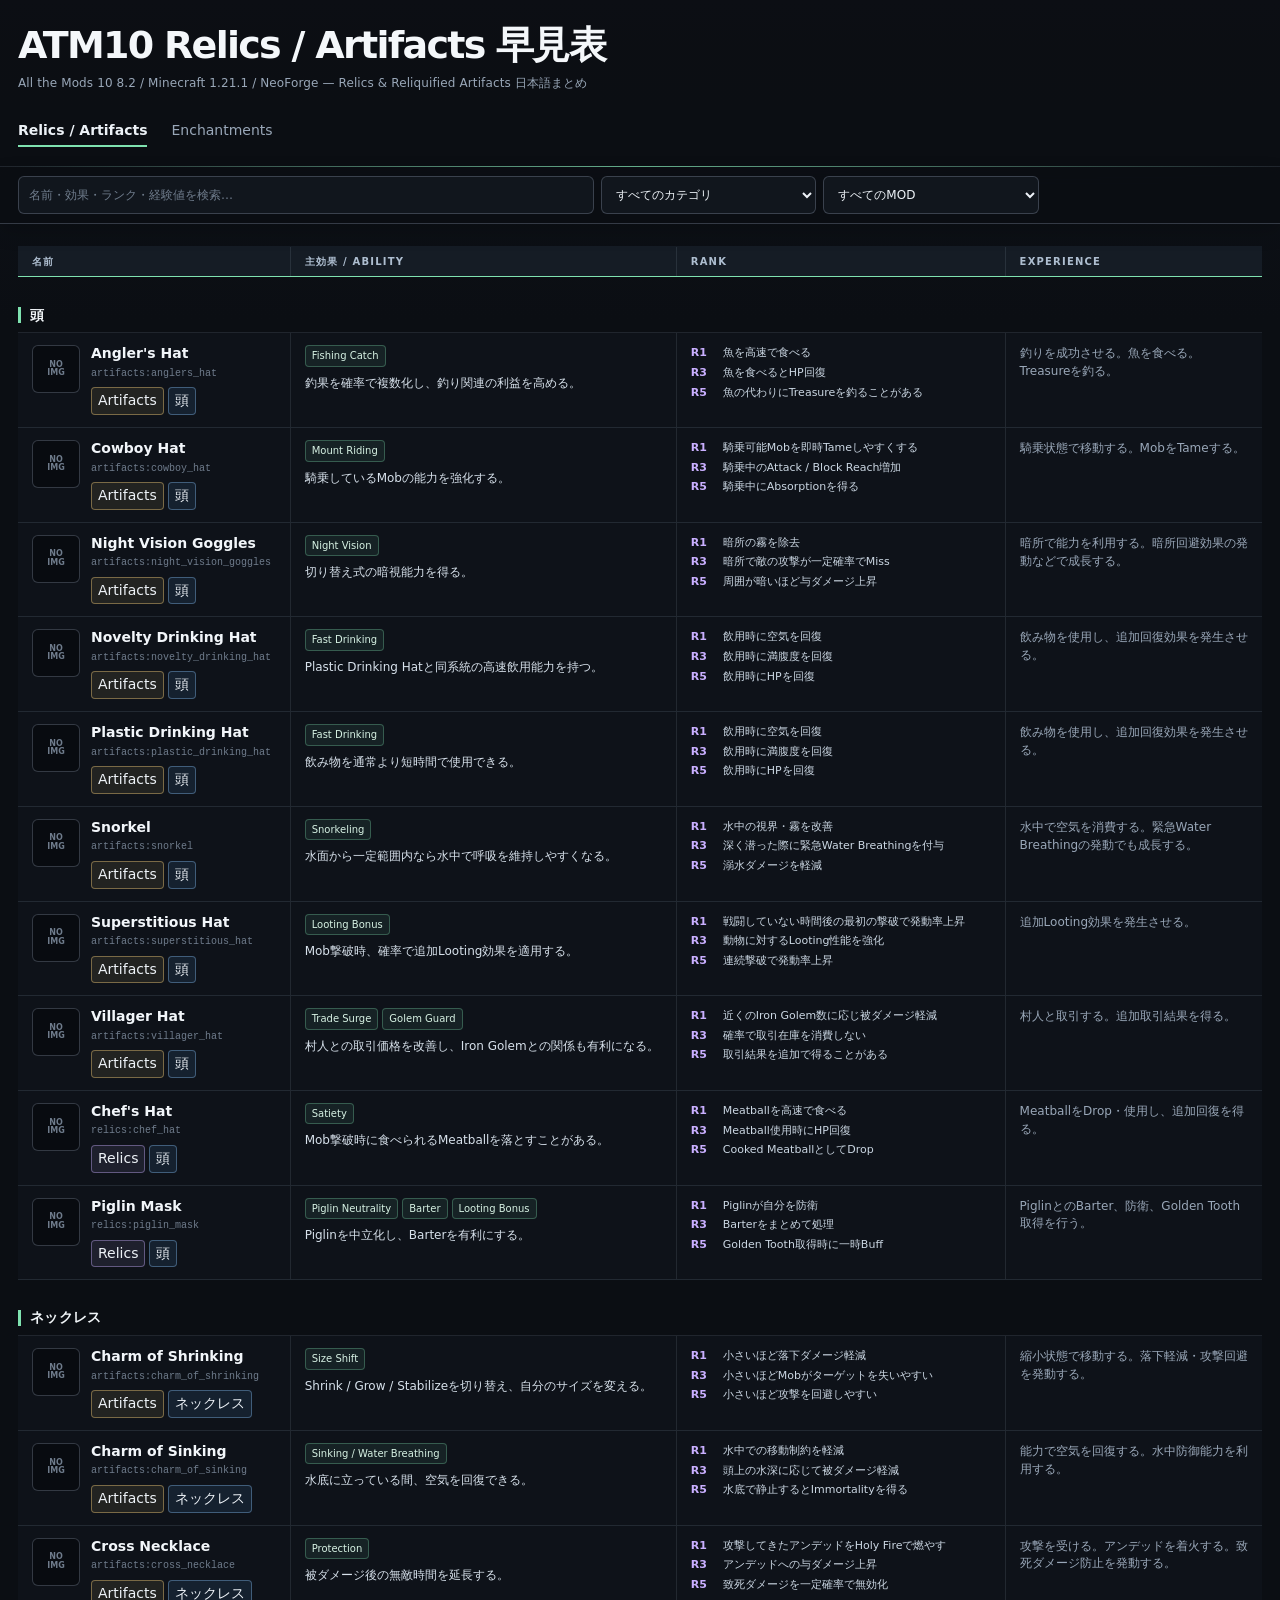
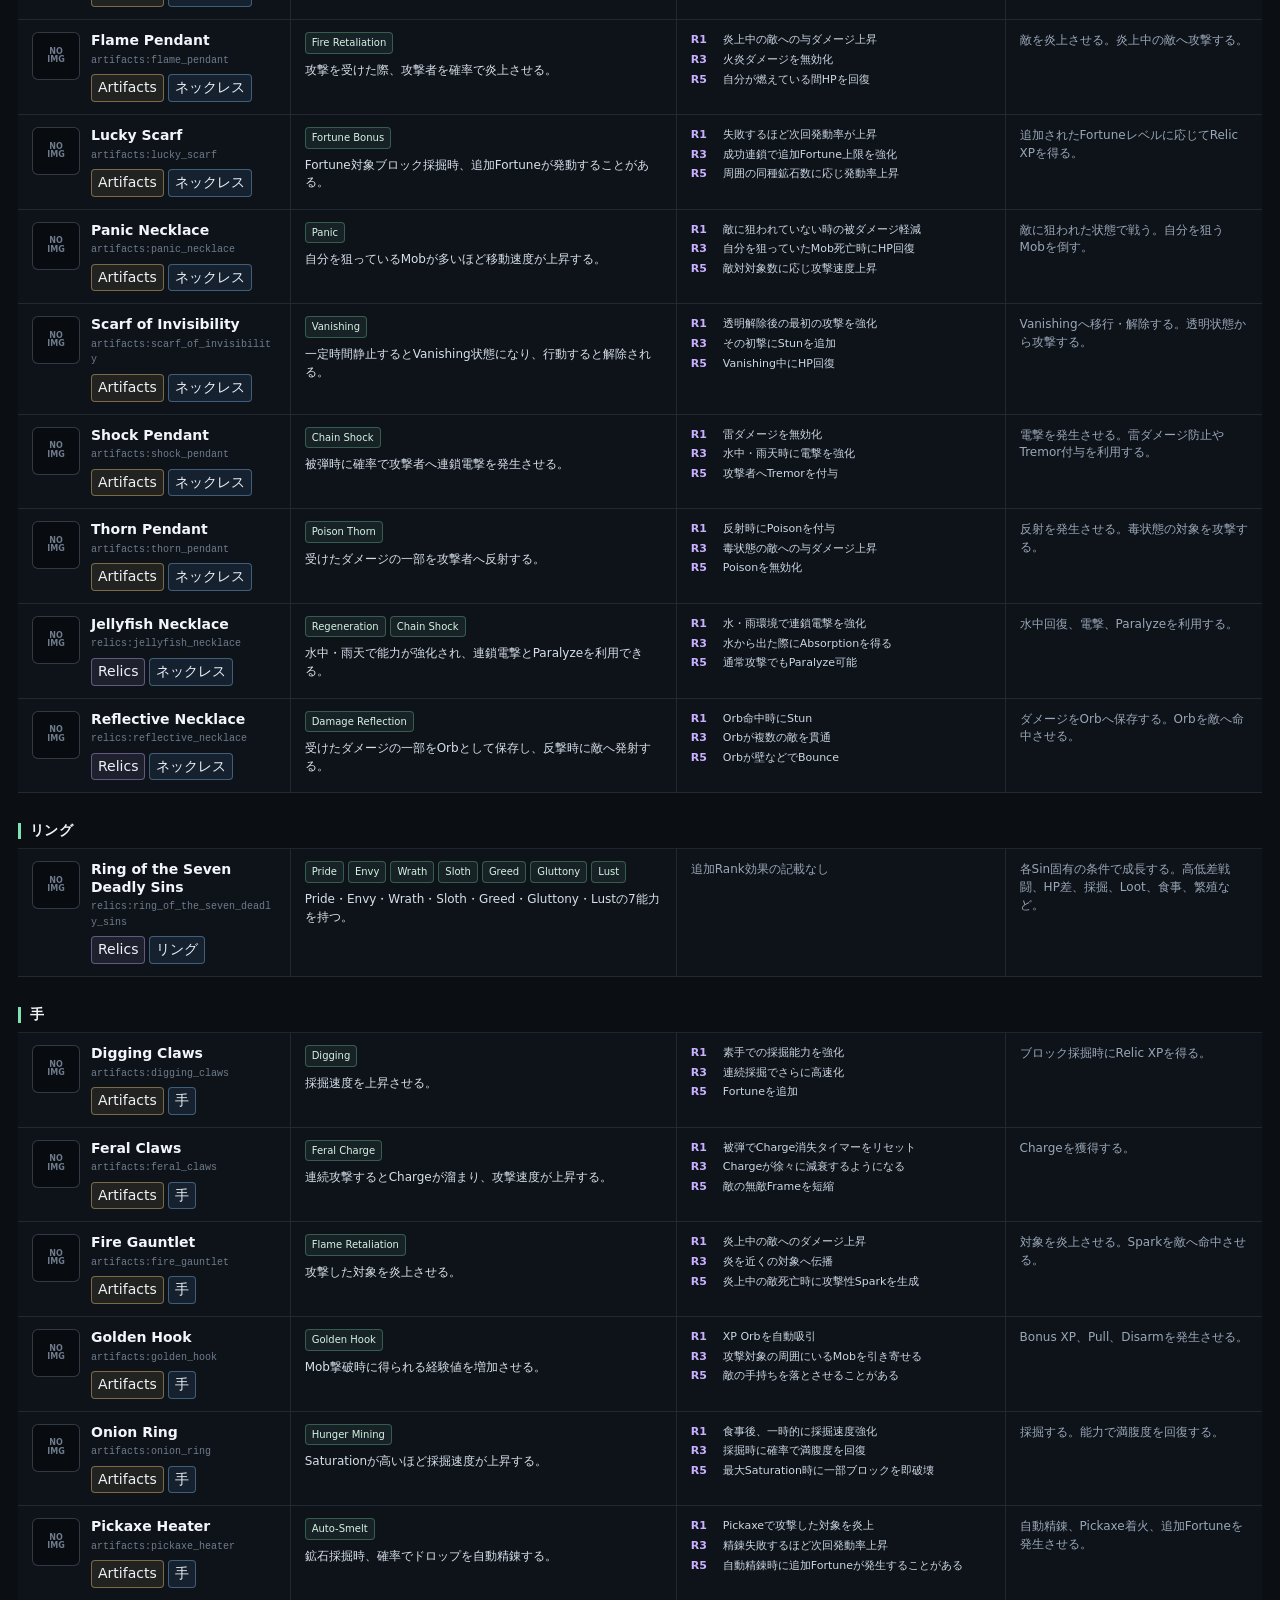
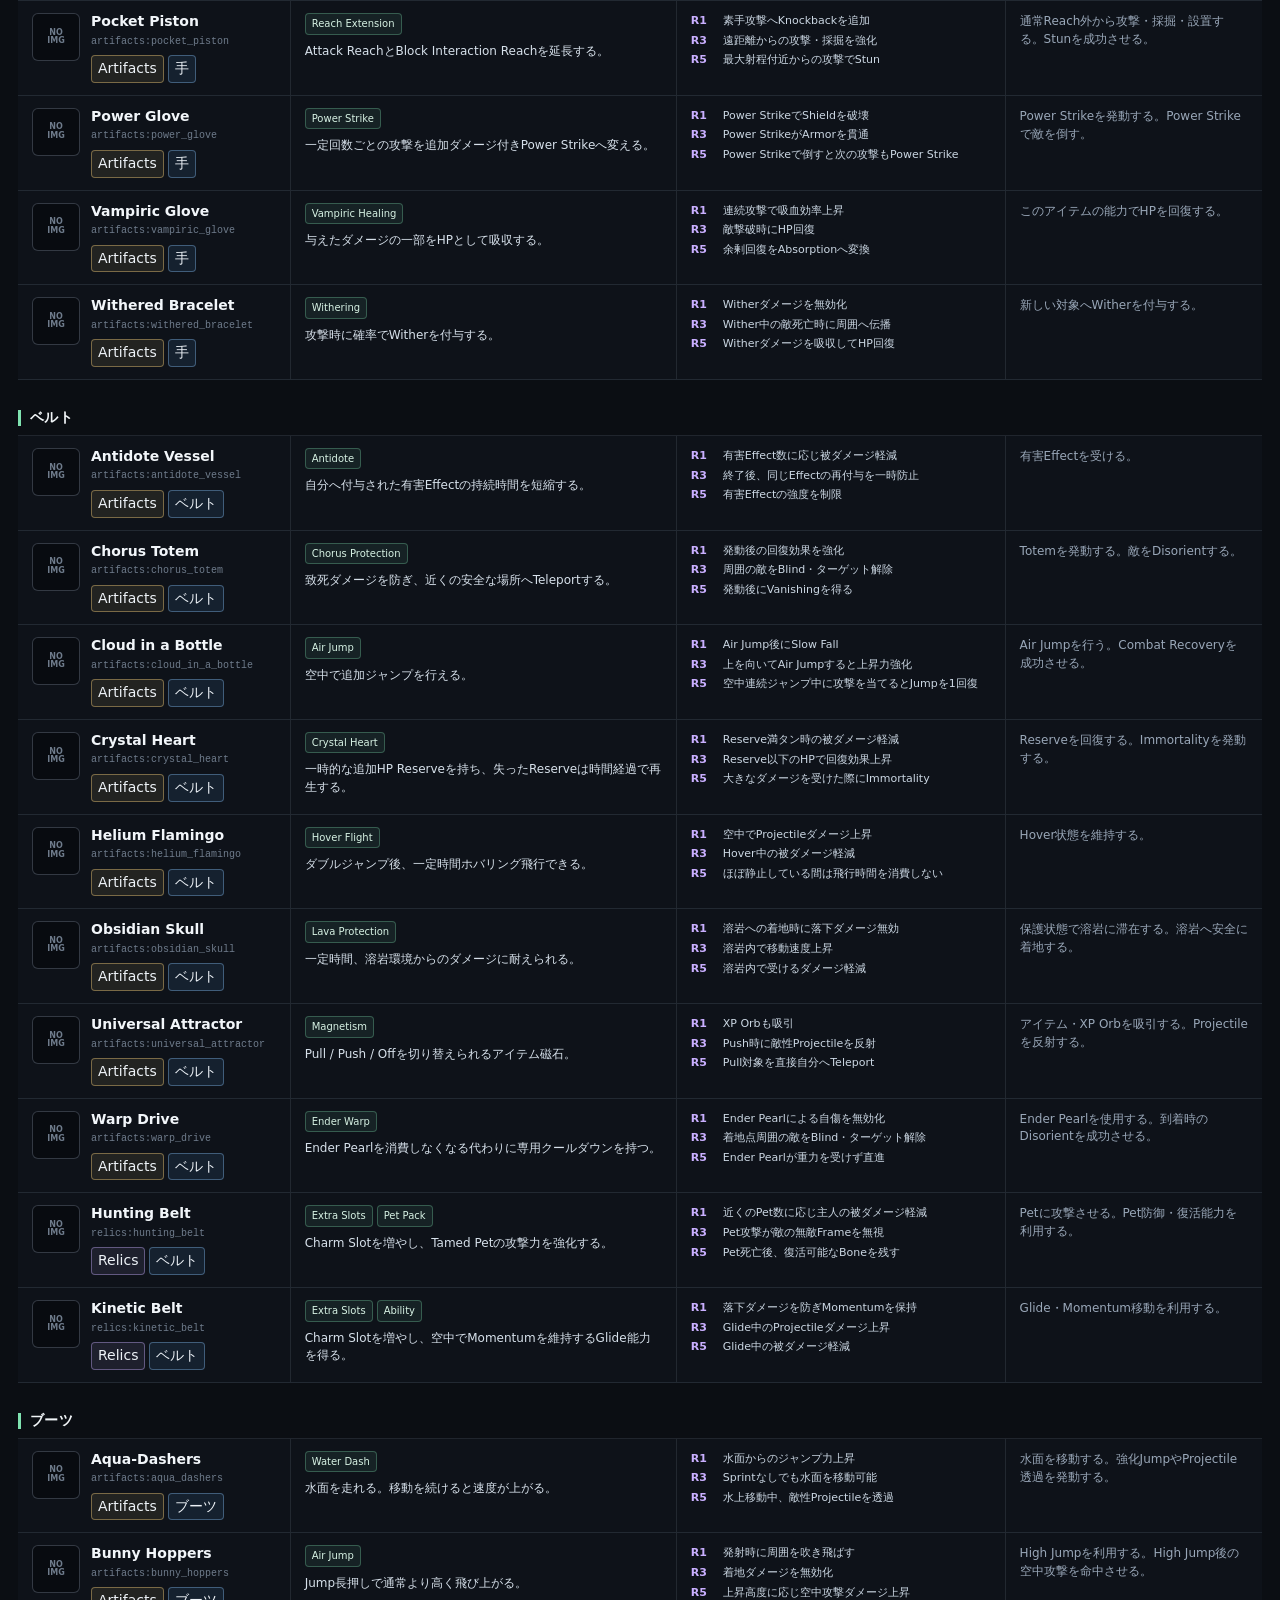
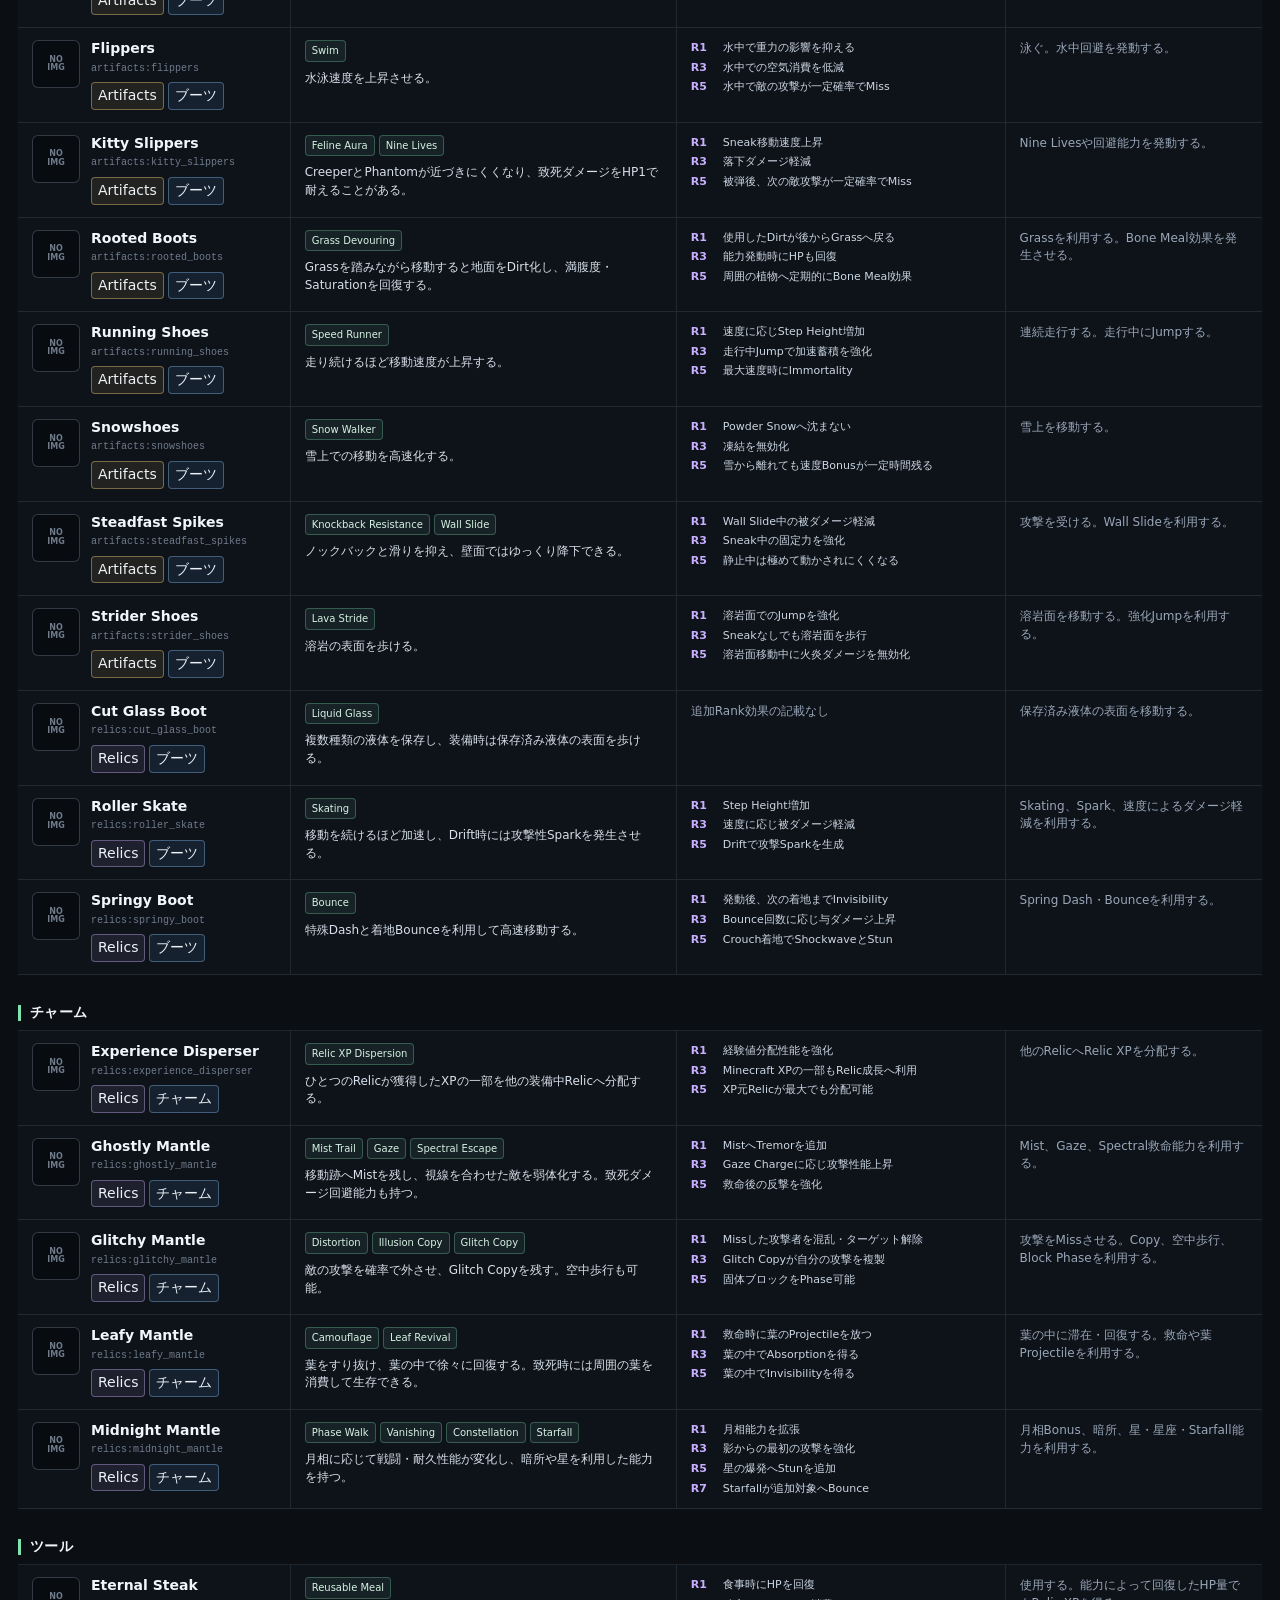
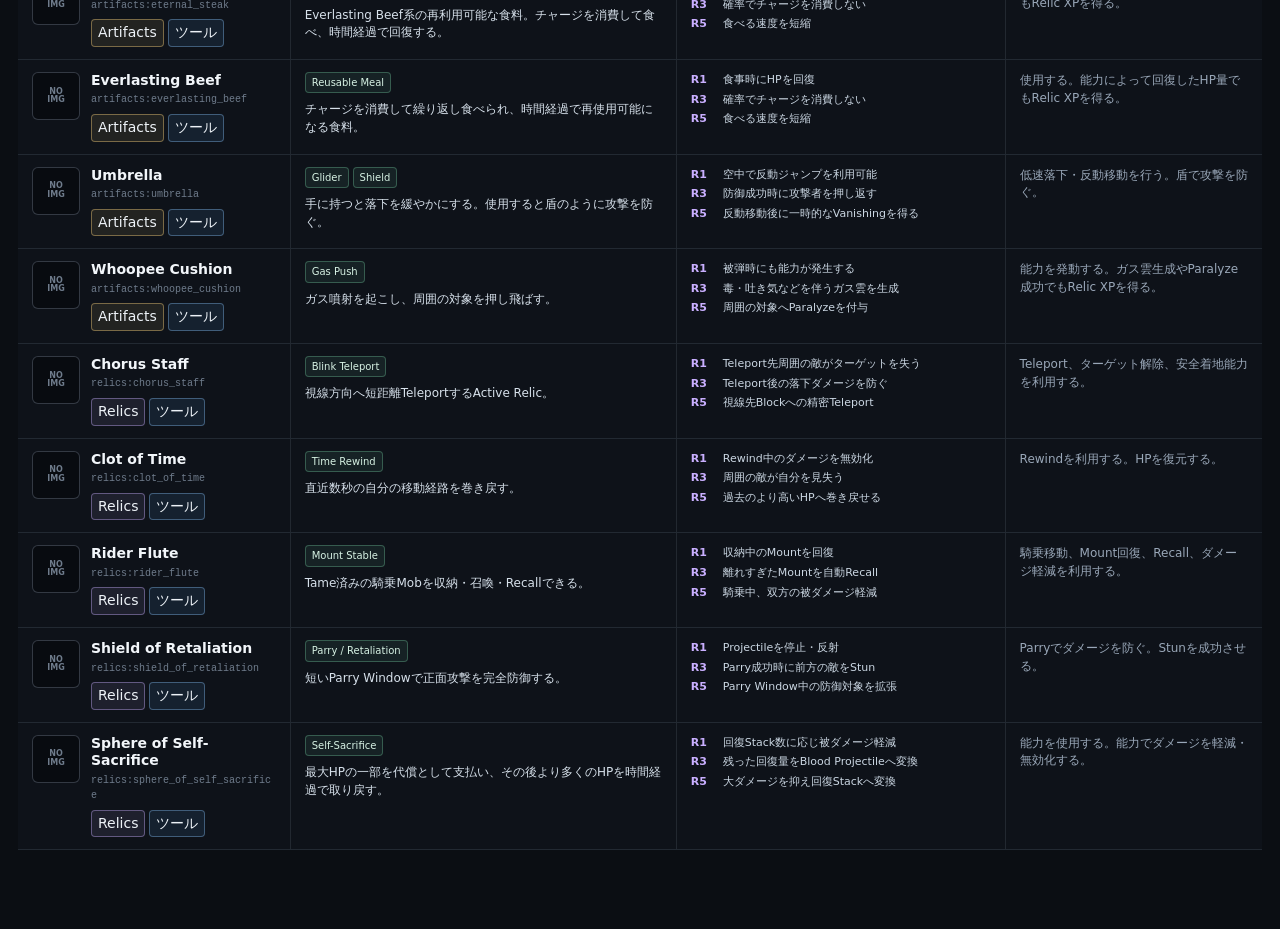
==== commit 51f38ff9: "Simplify enchantment filters and toggle tags" ====
--- a/Pages/index.html
+++ b/Pages/index.html
@@ -2498,7 +2498,7 @@
         const filter = document.getElementById(filterId);
         if (!filter) return;
 
-        filter.value = tag.dataset.filterValue;
+        filter.value = filter.value === tag.dataset.filterValue ? "" : tag.dataset.filterValue;
         render();
         updateTagStates();
       });
--- a/Pages/styles.css
+++ b/Pages/styles.css
@@ -177,7 +177,7 @@
 
 .filters {
   display: grid;
-  grid-template-columns: minmax(260px, 2fr) repeat(4, minmax(145px, .75fr));
+  grid-template-columns: minmax(260px, 2fr) repeat(3, minmax(145px, .75fr));
   gap: 7px;
 }
 
@@ -473,14 +473,12 @@
 .mod-tag { color: hsl(var(--mod-hue), 88%, 84%); border-color: hsl(var(--mod-hue), 62%, 55%); background: hsl(var(--mod-hue), 48%, 19%); }
 .level-tag { color: #c5efff; border-color: rgba(142,200,255,.36); background: rgba(142,200,255,.1); font-variant-numeric: tabular-nums; }
 .status-tag { color: #ffe3a0; border-color: rgba(244,206,123,.4); background: rgba(244,206,123,.1); }
-.status-inactive { color: var(--danger); border-color: rgba(255,159,169,.4); background: rgba(255,159,169,.09); }
-.status-curse { color: #ffb0b8; border-color: rgba(255,159,169,.4); background: rgba(255,159,169,.09); }
 .effect-cell { color: #e0e8f0 !important; line-height: 1.58; }
 .conflict-cell { color: #bcc9d8 !important; }
 .conflict-tag { color: #d8c7ff; border-color: rgba(201,175,255,.25); background: rgba(201,175,255,.07); }
 
 @media (max-width: 1180px) {
-  .filters { grid-template-columns: minmax(230px, 2fr) repeat(4, minmax(125px, .8fr)); }
+  .filters { grid-template-columns: minmax(230px, 2fr) repeat(3, minmax(125px, .8fr)); }
   :root { --relic-columns: minmax(245px, .95fr) minmax(235px, 1.2fr) minmax(210px, 1.1fr) minmax(175px, .85fr); }
 }
 
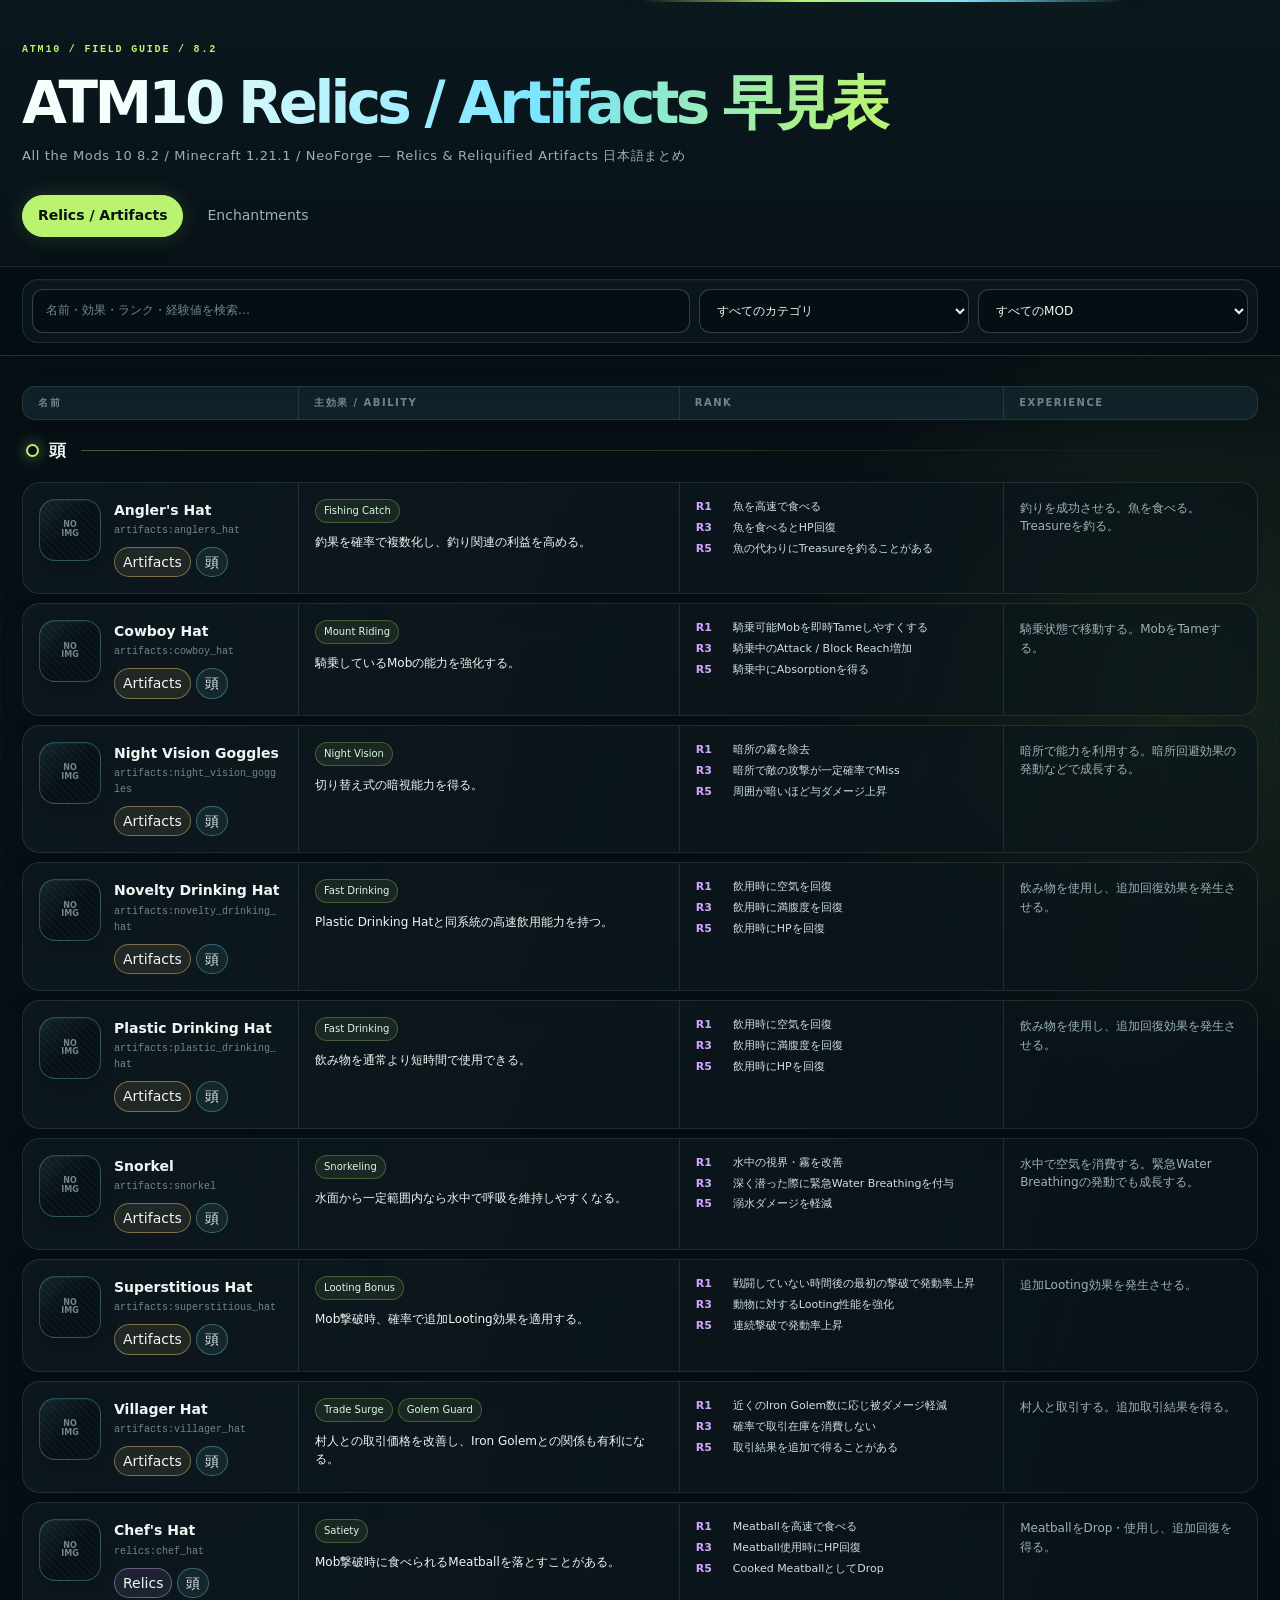
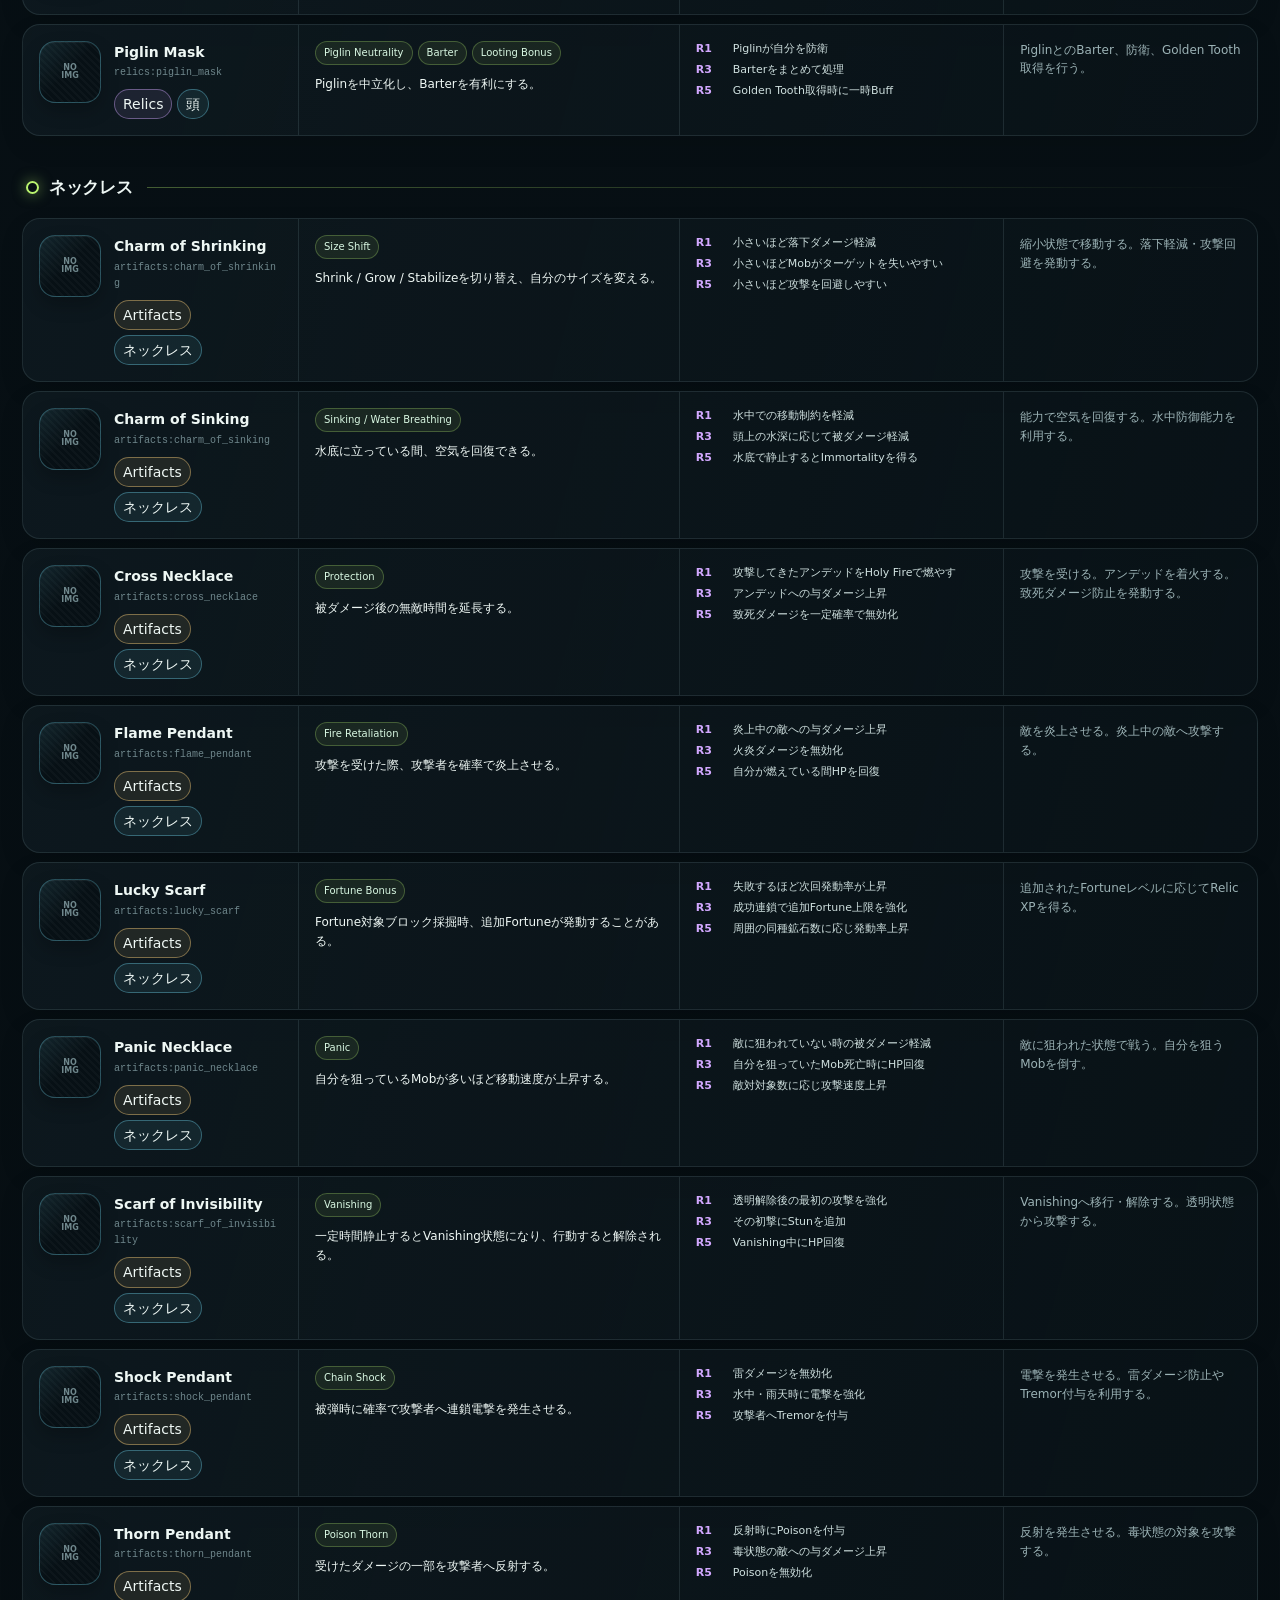
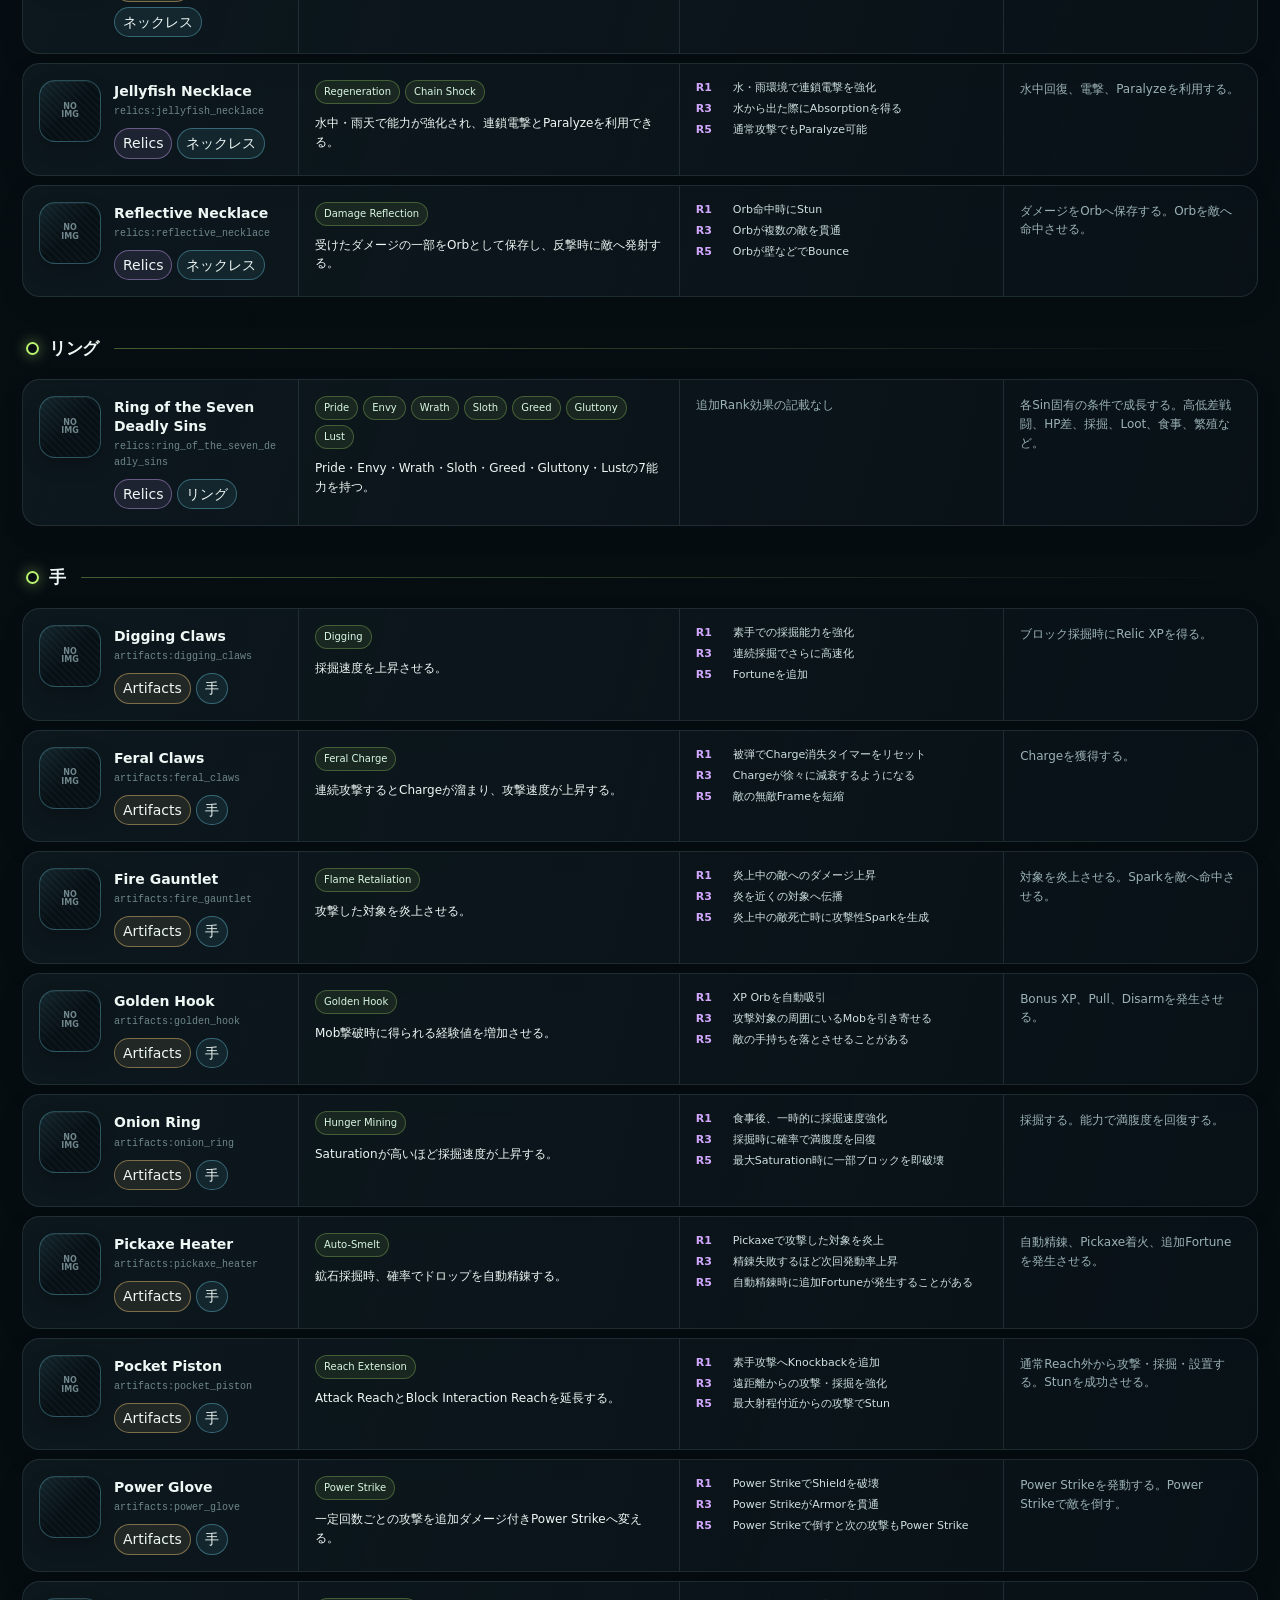
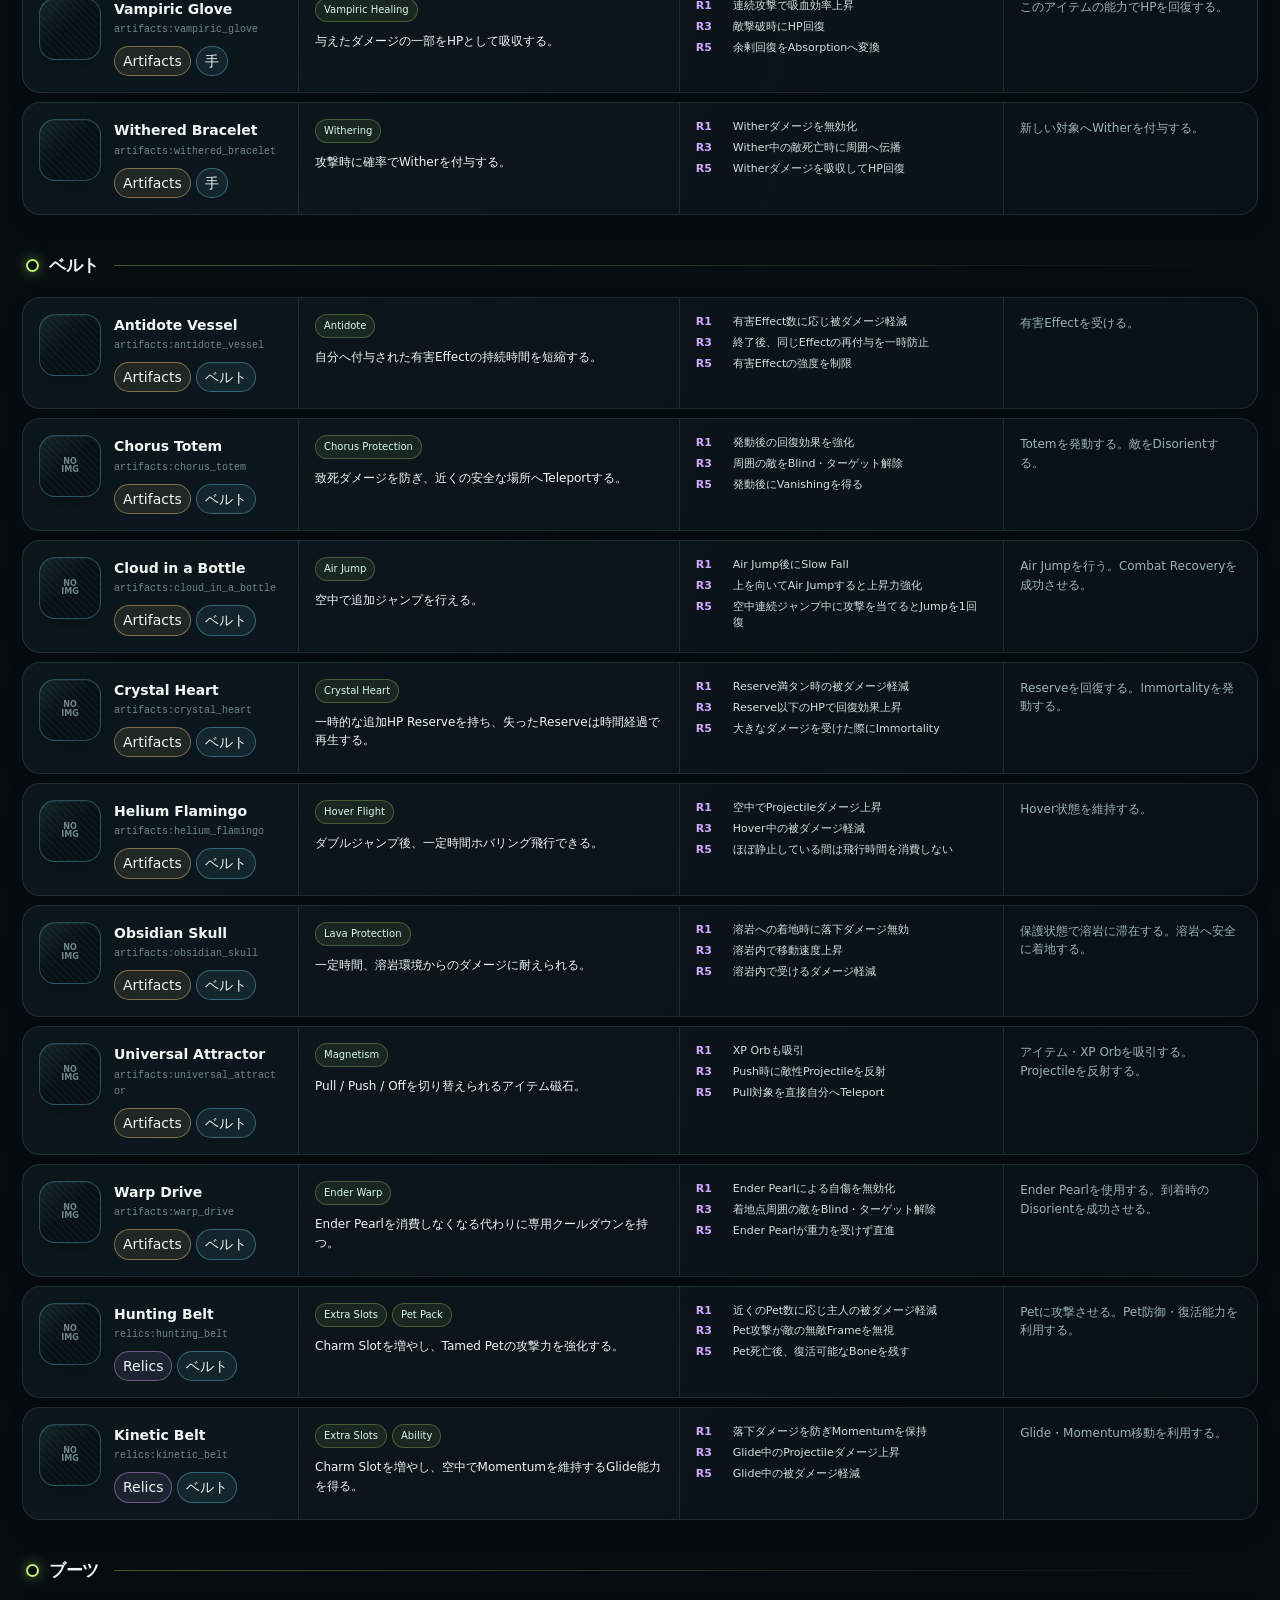
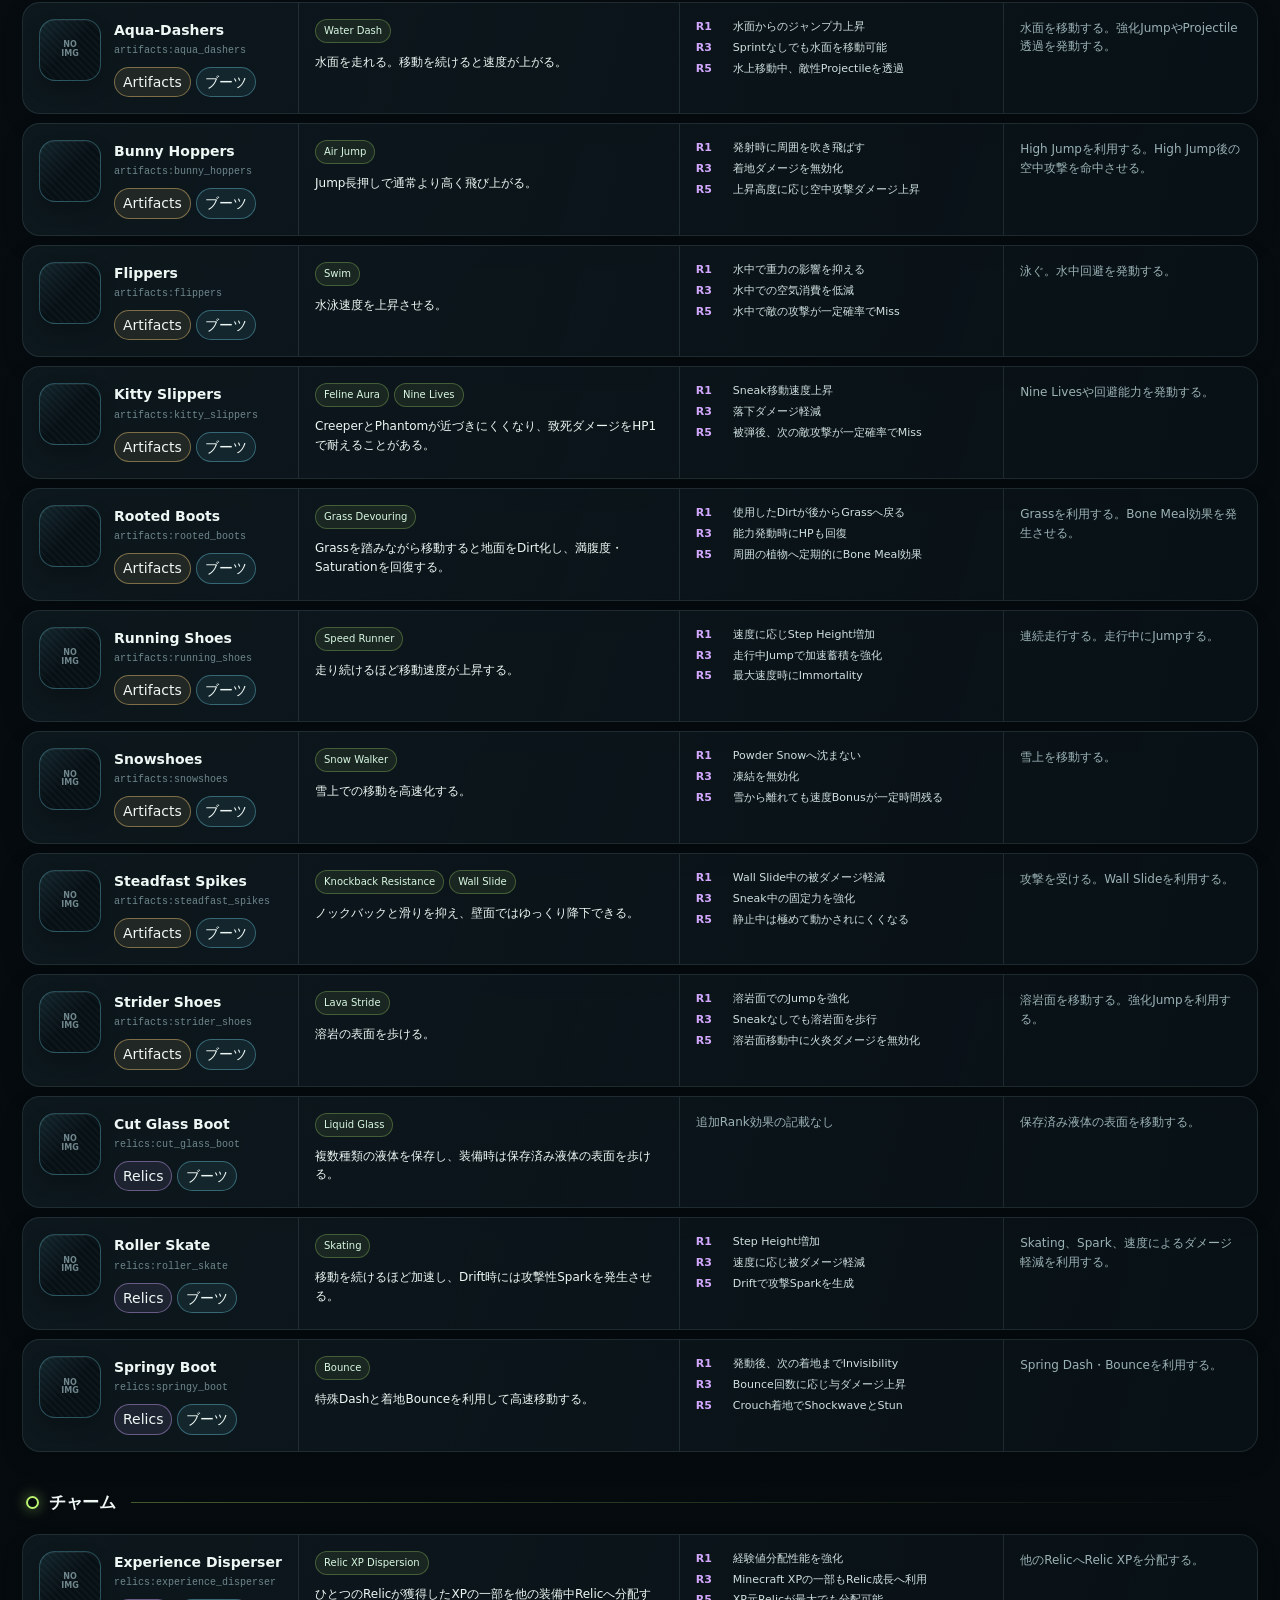
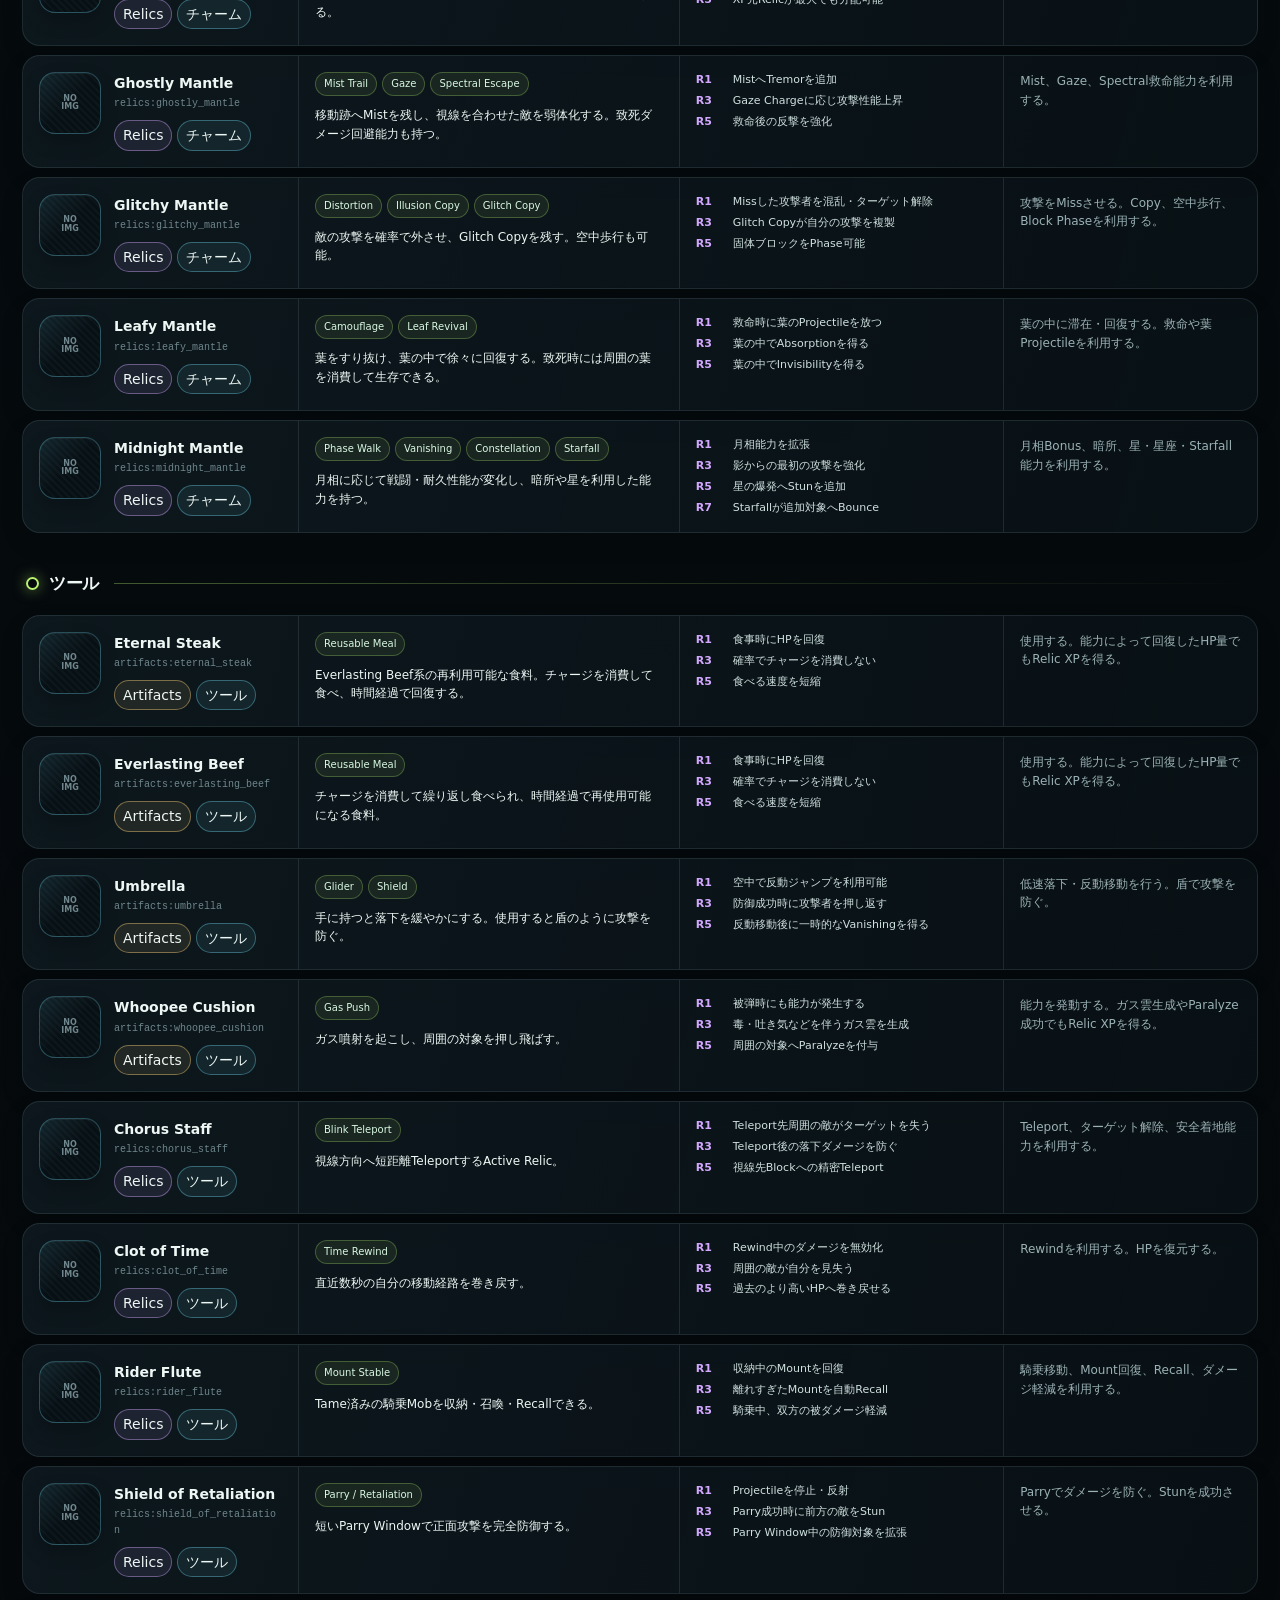
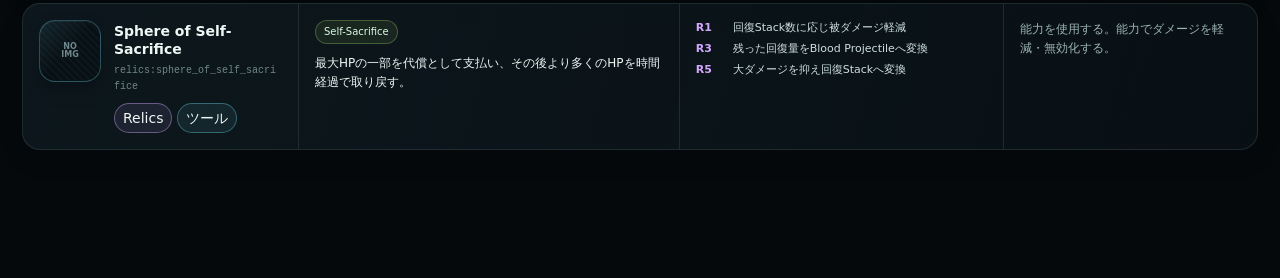
==== commit 2154a7c8: "Bust public stylesheet cache" ====
--- a/Pages/index.html
+++ b/Pages/index.html
@@ -598,7 +598,7 @@
         }
       }
     </style>
-    <link rel="stylesheet" href="./styles.css" />
+    <link rel="stylesheet" href="./styles.css?v=268b005" />
   </head>
 
   <body class="relics-page">
--- a/Pages/styles.css
+++ b/Pages/styles.css
@@ -1,37 +1,48 @@
 :root {
-  --bg: #0b0e13;
-  --surface: #11161d;
-  --surface-raised: #171d26;
-  --surface-hover: #1c2530;
-  --line: rgba(173, 190, 212, 0.13);
-  --line-strong: rgba(173, 190, 212, 0.26);
-  --text: #edf2f7;
-  --muted: #99a7b8;
-  --subtle: #6f7c8c;
-  --accent: #7fe2b0;
-  --blue: #8ec8ff;
-  --violet: #c9afff;
-  --amber: #f4ce7b;
-  --danger: #ff9fa9;
-  --filter-height: 64px;
-  --table-header-height: 40px;
-  --relic-columns: minmax(270px, 0.95fr) minmax(270px, 1.35fr) minmax(235px, 1.15fr) minmax(190px, 0.9fr);
+  --bg: #071015;
+  --bg-deep: #05090c;
+  --surface: rgba(14, 25, 31, 0.82);
+  --surface-solid: #0f1b21;
+  --surface-raised: #14262d;
+  --surface-hover: #19343b;
+  --line: rgba(157, 190, 196, 0.14);
+  --line-strong: rgba(157, 190, 196, 0.28);
+  --text: #eef7f4;
+  --muted: #9bb2b5;
+  --subtle: #6f878c;
+  --mint: #b9f36f;
+  --cyan: #78e5ff;
+  --violet: #d2a8ff;
+  --amber: #ffd17c;
+  --danger: #ff9fac;
+  --filter-height: 72px;
+  --table-header-height: 46px;
+  --relic-columns: minmax(275px, 0.95fr) minmax(270px, 1.35fr) minmax(235px, 1.15fr) minmax(190px, 0.9fr);
+  --radius: 18px;
+  --shadow: 0 18px 50px rgba(0, 0, 0, 0.24);
   color-scheme: dark;
 }
 
 * { box-sizing: border-box; }
-html { background: var(--bg); scroll-behavior: smooth; }
+
+html {
+  min-width: 320px;
+  scroll-behavior: smooth;
+  background: var(--bg-deep);
+}
+
 body {
   min-width: 320px;
   min-height: 100vh;
   margin: 0;
   color: var(--text);
   background:
-    radial-gradient(circle at 80% -20%, rgba(76, 126, 180, 0.13), transparent 34rem),
-    linear-gradient(180deg, #0e131a 0, var(--bg) 320px);
-  font-family: Inter, "Noto Sans JP", "Yu Gothic UI", system-ui, sans-serif;
+    radial-gradient(circle at 8% -8%, rgba(120, 229, 255, 0.14), transparent 28rem),
+    radial-gradient(circle at 92% 7%, rgba(185, 243, 111, 0.10), transparent 25rem),
+    linear-gradient(180deg, #0a171d 0, var(--bg) 420px, var(--bg-deep) 100%);
+  font-family: Inter, "Noto Sans JP", "Hiragino Sans", "Yu Gothic UI", system-ui, sans-serif;
   font-size: 14px;
-  line-height: 1.55;
+  line-height: 1.6;
 }
 
 body::before {
@@ -40,110 +51,150 @@
   z-index: -1;
   pointer-events: none;
   content: "";
-  opacity: 0.25;
-  background-image: linear-gradient(rgba(255,255,255,.018) 1px, transparent 1px),
-    linear-gradient(90deg, rgba(255,255,255,.018) 1px, transparent 1px);
-  background-size: 48px 48px;
-  mask-image: linear-gradient(to bottom, #000, transparent 72%);
+  opacity: 0.28;
+  background-image:
+    linear-gradient(rgba(185, 243, 111, 0.035) 1px, transparent 1px),
+    linear-gradient(90deg, rgba(120, 229, 255, 0.035) 1px, transparent 1px);
+  background-size: 42px 42px;
+  mask-image: linear-gradient(to bottom, #000 0, transparent 75%);
+}
+
+body::after {
+  position: fixed;
+  top: 16vh;
+  right: -12rem;
+  z-index: -1;
+  width: 25rem;
+  height: 25rem;
+  pointer-events: none;
+  content: "";
+  border: 1px solid rgba(120, 229, 255, 0.08);
+  border-radius: 50%;
+  box-shadow: 0 0 0 32px rgba(120, 229, 255, 0.025), 0 0 0 64px rgba(120, 229, 255, 0.018);
+  animation: ambient-drift 16s ease-in-out infinite alternate;
 }
 
 a { color: inherit; }
 button, input, select { font: inherit; }
-:focus-visible { outline: 2px solid var(--accent); outline-offset: 3px; }
+
+:focus-visible {
+  outline: 2px solid var(--mint);
+  outline-offset: 3px;
+}
+
+::selection {
+  color: #071015;
+  background: var(--mint);
+}
+
+::-webkit-scrollbar { width: 10px; height: 10px; }
+::-webkit-scrollbar-track { background: var(--bg-deep); }
+::-webkit-scrollbar-thumb { border: 3px solid var(--bg-deep); border-radius: 999px; background: #29464e; }
+::-webkit-scrollbar-thumb:hover { background: #3d6871; }
 
 .container {
-  width: min(1540px, calc(100% - 36px));
+  width: min(1500px, calc(100% - 44px));
   margin-inline: auto;
 }
 
-/* The header is an identity/navigation strip, not another sticky layer. */
+/* Header / navigation */
+
 .site-header {
   position: relative;
-  z-index: 1;
-  padding: 25px 0 17px;
+  z-index: 10;
+  padding: 42px 0 28px;
+  overflow: visible;
   border-bottom: 1px solid var(--line);
-  background: rgba(11, 14, 19, 0.82);
-}
-
-.site-header::after {
+  background: linear-gradient(180deg, rgba(9, 23, 29, 0.78), rgba(7, 16, 21, 0.20));
+}
+
+.site-header::before {
   position: absolute;
-  right: 0;
-  bottom: -1px;
-  left: 0;
-  height: 1px;
+  top: 0;
+  right: 12%;
+  width: 38%;
+  height: 2px;
   content: "";
-  background: linear-gradient(90deg, transparent, rgba(127,226,176,.75), transparent);
+  background: linear-gradient(90deg, transparent, var(--mint), var(--cyan), transparent);
+  box-shadow: 0 0 24px rgba(185, 243, 111, 0.28);
+}
+
+.site-header .container::before {
+  display: block;
+  margin-bottom: 15px;
+  color: var(--mint);
+  content: "ATM10  /  FIELD GUIDE  /  8.2";
+  font-family: "SFMono-Regular", Consolas, monospace;
+  font-size: 10px;
+  font-weight: 800;
+  letter-spacing: 0.18em;
 }
 
 h1 {
+  max-width: 900px;
   margin: 0;
-  color: #f4f7fa;
-  font-size: clamp(25px, 3.2vw, 38px);
-  font-weight: 760;
-  letter-spacing: -0.045em;
-  line-height: 1.1;
+  color: var(--text);
+  font-size: clamp(30px, 5vw, 58px);
+  font-weight: 820;
+  letter-spacing: -0.065em;
+  line-height: 1.05;
+  text-wrap: balance;
+  background: linear-gradient(105deg, #f6fffb 12%, var(--cyan) 58%, var(--mint) 95%);
+  background-clip: text;
+  -webkit-background-clip: text;
+  -webkit-text-fill-color: transparent;
 }
 
 .subtitle {
-  margin: 7px 0 0;
+  margin: 12px 0 0;
   color: var(--muted);
-  font-size: 12px;
-  letter-spacing: .01em;
+  font-size: 13px;
+  letter-spacing: 0.05em;
 }
 
 .site-nav {
+  position: relative;
   display: flex;
   align-items: center;
-  min-height: 38px;
-  margin-top: 19px;
+  min-height: 44px;
+  margin-top: 27px;
 }
 
 .site-nav-links {
   display: flex;
   align-items: center;
-  gap: 24px;
+  gap: 8px;
 }
 
 .site-nav a {
   position: relative;
   display: inline-flex;
-  min-height: 34px;
-  align-items: center;
-  padding: 4px 0;
+  min-height: 42px;
+  align-items: center;
+  padding: 7px 15px;
   color: var(--muted);
   text-decoration: none;
-  border: 0;
+  border: 1px solid transparent;
+  border-radius: 999px;
   background: transparent;
-  transition: color 140ms ease;
-}
-
-.site-nav a::after {
-  position: absolute;
-  right: 0;
-  bottom: 0;
-  left: 0;
-  height: 2px;
-  content: "";
-  background: transparent;
-  transform: scaleX(.35);
-  transform-origin: left;
-  transition: background 140ms ease, transform 140ms ease;
+  transition: color 180ms ease, background 180ms ease, border-color 180ms ease, transform 180ms ease;
 }
 
 .site-nav a:hover,
-.site-nav a:focus-visible,
+.site-nav a:focus-visible {
+  color: var(--text);
+  border-color: var(--line-strong);
+  background: rgba(120, 229, 255, 0.08);
+  transform: translateY(-2px);
+}
+
 .site-nav a[aria-current="page"] {
-  color: var(--text);
-}
-
-.site-nav a:hover::after,
-.site-nav a:focus-visible::after,
-.site-nav a[aria-current="page"]::after {
-  background: var(--accent);
-  transform: scaleX(1);
-}
-
-.site-nav a[aria-current="page"] { font-weight: 720; }
+  color: #08120e;
+  border-color: var(--mint);
+  background: var(--mint);
+  box-shadow: 0 0 22px rgba(185, 243, 111, 0.15);
+  font-weight: 800;
+}
 
 .site-nav-toggle {
   display: none;
@@ -154,59 +205,75 @@
   color: var(--text);
   cursor: pointer;
   border: 1px solid var(--line-strong);
-  border-radius: 7px;
-  background: var(--surface);
+  border-radius: 12px;
+  background: rgba(14, 25, 31, 0.88);
   font-size: 21px;
   line-height: 1;
-}
-
-.site-nav-toggle:hover { border-color: var(--accent); background: var(--surface-hover); }
-
-/* The only persistent top layer while reading data. */
+  transition: border-color 180ms ease, background 180ms ease, transform 180ms ease;
+}
+
+.site-nav-toggle:hover,
+.site-nav-toggle:focus-visible {
+  border-color: var(--mint);
+  background: var(--surface-hover);
+  transform: translateY(-2px);
+}
+
+/* Sticky filter bar */
+
 .filter-bar {
   position: sticky;
   top: 0;
   z-index: 50;
-  padding: 9px 0;
-  border-bottom: 1px solid var(--line-strong);
-  background: rgba(11, 14, 19, 0.92);
-  box-shadow: 0 8px 20px rgba(0, 0, 0, .16);
-  backdrop-filter: blur(16px) saturate(130%);
-  -webkit-backdrop-filter: blur(16px) saturate(130%);
+  padding: 12px 0;
+  border-bottom: 1px solid rgba(157, 190, 196, 0.20);
+  background: rgba(5, 13, 17, 0.78);
+  box-shadow: 0 14px 34px rgba(0, 0, 0, 0.18);
+  backdrop-filter: blur(22px) saturate(150%);
+  -webkit-backdrop-filter: blur(22px) saturate(150%);
 }
 
 .filters {
   display: grid;
-  grid-template-columns: minmax(260px, 2fr) repeat(3, minmax(145px, .75fr));
-  gap: 7px;
+  grid-template-columns: minmax(280px, 2fr) repeat(2, minmax(170px, 0.82fr));
+  gap: 9px;
+  padding: 9px;
+  border: 1px solid var(--line);
+  border-radius: 16px;
+  background: rgba(14, 25, 31, 0.76);
+  box-shadow: inset 0 1px 0 rgba(255, 255, 255, 0.035);
 }
 
 .control {
   width: 100%;
   min-width: 0;
-  min-height: 38px;
-  padding: 7px 10px;
+  min-height: 44px;
+  padding: 9px 13px;
   color: var(--text);
   border: 1px solid var(--line-strong);
-  border-radius: 6px;
+  border-radius: 11px;
   outline: none;
-  background: var(--surface);
+  background: rgba(6, 15, 19, 0.82);
   font-size: 12px;
-  transition: border-color 140ms ease, background 140ms ease, box-shadow 140ms ease;
+  transition: border-color 180ms ease, background 180ms ease, box-shadow 180ms ease, transform 180ms ease;
 }
 
 .control:hover,
 .control:focus {
-  border-color: rgba(127,226,176,.76);
-  background: var(--surface-raised);
-}
-
-.control:focus { box-shadow: 0 0 0 3px rgba(127,226,176,.09); }
+  border-color: rgba(120, 229, 255, 0.70);
+  background: rgba(18, 37, 44, 0.94);
+}
+
+.control:focus {
+  box-shadow: 0 0 0 3px rgba(120, 229, 255, 0.10), 0 0 20px rgba(120, 229, 255, 0.08);
+}
+
 .control::placeholder { color: var(--subtle); }
 
-main { padding: 22px 0 70px; }
-
-/* Relics: one shared grid for the header and every row. */
+main { padding: 30px 0 86px; }
+
+/* Relics / Artifacts */
+
 .relic-table-header,
 .relic-row {
   display: grid;
@@ -219,66 +286,86 @@
   z-index: 30;
   min-height: var(--table-header-height);
   align-items: center;
-  color: #aebed0;
-  border-bottom: 1px solid var(--accent);
-  background: #151c25;
+  margin-bottom: 10px;
+  color: var(--subtle);
+  border: 1px solid var(--line);
+  border-radius: 13px;
+  background: rgba(18, 37, 44, 0.90);
+  box-shadow: 0 10px 26px rgba(0, 0, 0, 0.15);
   font-size: 10px;
-  font-weight: 800;
-  letter-spacing: .12em;
+  font-weight: 850;
+  letter-spacing: 0.15em;
   text-transform: uppercase;
 }
 
 .relic-table-header > div {
-  padding: 7px 14px;
+  padding: 8px 15px;
   border-left: 1px solid var(--line);
 }
 
 .relic-table-header > div:first-child { border-left: 0; }
 
-.slot-section { margin: 0; }
+.slot-section { margin: 0 0 30px; }
 
 .section-heading {
   display: flex;
   align-items: center;
-  min-height: 36px;
-  margin: 20px 0 0;
-  padding: 7px 0 6px;
-  border-bottom: 1px solid var(--line);
+  min-height: 42px;
+  margin: 0 0 10px;
+  padding: 0 4px;
+}
+
+.section-heading::after {
+  height: 1px;
+  flex: 1;
+  margin-left: 15px;
+  content: "";
+  background: linear-gradient(90deg, rgba(185, 243, 111, 0.34), transparent);
 }
 
 .slot-title {
   display: flex;
   align-items: center;
-  gap: 9px;
+  gap: 10px;
   margin: 0;
-  color: #f1f5f8;
-  font-size: 14px;
-  font-weight: 740;
-  letter-spacing: .02em;
+  color: var(--text);
+  font-size: 17px;
+  font-weight: 800;
+  letter-spacing: -0.02em;
 }
 
 .slot-title::before {
-  width: 3px;
-  height: 16px;
+  width: 9px;
+  height: 9px;
   content: "";
-  background: var(--accent);
-}
-
-.relic-list { border-top: 0; }
+  border: 2px solid var(--mint);
+  border-radius: 50%;
+  box-shadow: 0 0 14px rgba(185, 243, 111, 0.50);
+}
+
+.relic-list { display: grid; gap: 9px; }
 
 .relic-row {
   min-width: 0;
-  border-bottom: 1px solid var(--line);
-  background: rgba(17, 22, 29, .62);
-  transition: background 120ms ease;
-}
-
-.relic-row:hover { background: var(--surface-hover); }
+  overflow: hidden;
+  border: 1px solid var(--line);
+  border-radius: var(--radius);
+  background: linear-gradient(105deg, rgba(14, 25, 31, 0.90), rgba(10, 20, 25, 0.68));
+  box-shadow: 0 10px 25px rgba(0, 0, 0, 0.10);
+  transition: border-color 180ms ease, background 180ms ease, box-shadow 180ms ease, transform 180ms ease;
+}
+
+.relic-row:hover {
+  border-color: rgba(120, 229, 255, 0.30);
+  background: linear-gradient(105deg, rgba(19, 42, 49, 0.96), rgba(12, 27, 33, 0.82));
+  box-shadow: 0 16px 34px rgba(0, 0, 0, 0.22), 0 0 28px rgba(120, 229, 255, 0.05);
+  transform: translateY(-2px);
+}
 
 .relic-name-cell,
 .relic-row > .fact-group {
   min-width: 0;
-  padding: 12px 14px;
+  padding: 16px;
 }
 
 .relic-row > .fact-group { border-left: 1px solid var(--line); }
@@ -286,30 +373,37 @@
 .item {
   display: flex;
   align-items: flex-start;
-  gap: 11px;
+  gap: 13px;
   min-width: 0;
 }
 
 .icon-frame {
   position: relative;
   display: grid;
-  width: 48px;
-  height: 48px;
-  flex: 0 0 48px;
+  width: 62px;
+  height: 62px;
+  flex: 0 0 62px;
   place-items: center;
   overflow: hidden;
-  border: 1px solid var(--line-strong);
-  border-radius: 6px;
-  background: #080b10;
-}
+  border: 1px solid rgba(120, 229, 255, 0.28);
+  border-radius: 16px;
+  background:
+    linear-gradient(135deg, rgba(120, 229, 255, 0.10), transparent 48%),
+    repeating-linear-gradient(45deg, rgba(255, 255, 255, 0.025) 0 2px, transparent 2px 5px),
+    #071015;
+  box-shadow: inset 0 1px 0 rgba(255, 255, 255, 0.05), 0 8px 18px rgba(0, 0, 0, 0.22);
+  transition: border-color 180ms ease, transform 180ms ease;
+}
+
+.relic-row:hover .icon-frame { border-color: rgba(185, 243, 111, 0.62); transform: rotate(-2deg) scale(1.04); }
 
 .icon-frame img,
 .icon-frame canvas {
   display: block;
-  width: 42px;
-  height: 42px;
-  max-width: 42px;
-  max-height: 42px;
+  width: 50px;
+  height: 50px;
+  max-width: 50px;
+  max-height: 50px;
   object-fit: contain;
   image-rendering: pixelated;
   image-rendering: crisp-edges;
@@ -323,28 +417,28 @@
   display: none;
   color: var(--subtle);
   font-size: 8px;
-  font-weight: 800;
+  font-weight: 850;
   line-height: 1.05;
   text-align: center;
 }
 
-.item-main { min-width: 0; }
+.item-main { min-width: 0; padding-top: 2px; }
 
 .item-name {
   display: block;
-  color: #f2f6fa;
+  color: var(--text);
   font-size: 14px;
-  font-weight: 720;
-  line-height: 1.25;
+  font-weight: 800;
+  line-height: 1.3;
   text-decoration: none;
 }
 
-.item-name:hover { color: var(--blue); text-decoration: underline; text-underline-offset: 3px; }
+.item-name:hover { color: var(--cyan); text-decoration: underline; text-underline-offset: 4px; }
 
 .item-id,
 .registry {
   display: block;
-  margin-top: 3px;
+  margin-top: 4px;
   color: var(--subtle);
   font-family: "SFMono-Regular", Consolas, monospace;
   font-size: 10px;
@@ -359,23 +453,23 @@
   display: flex;
   flex-wrap: wrap;
   align-items: center;
-  gap: 4px;
-}
-
-.tags { margin-top: 6px; }
+  gap: 5px;
+}
+
+.tags { margin-top: 8px; }
 
 .tag,
 .level-tag,
 .conflict-tag {
   display: inline-flex;
-  min-height: 20px;
-  align-items: center;
-  padding: 2px 6px;
+  min-height: 22px;
+  align-items: center;
+  padding: 3px 8px;
   border: 1px solid var(--line-strong);
-  border-radius: 4px;
+  border-radius: 999px;
   font-size: 10px;
-  font-weight: 650;
-  line-height: 1.3;
+  font-weight: 700;
+  line-height: 1.25;
 }
 
 button.tag {
@@ -385,66 +479,70 @@
   font: inherit;
 }
 
+.filter-tag { transition: color 160ms ease, background 160ms ease, border-color 160ms ease, transform 160ms ease; }
 .filter-tag:hover,
-.filter-tag:focus-visible,
-.filter-tag[aria-pressed="true"] {
-  border-color: var(--accent);
-  color: #07130d;
-  background: var(--accent);
-}
-
-.tag-artifacts { color: var(--amber); border-color: rgba(244,206,123,.42); background: rgba(244,206,123,.09); }
-.tag-relics { color: var(--violet); border-color: rgba(201,175,255,.4); background: rgba(201,175,255,.09); }
-.slot-tag, .equipment-tag { color: #b7d9ff; border-color: rgba(142,200,255,.36); background: rgba(72,120,176,.15); }
+.filter-tag:focus-visible { border-color: var(--cyan); color: var(--cyan); background: rgba(120, 229, 255, 0.10); transform: translateY(-1px); }
+.filter-tag[aria-pressed="true"] { color: #071015; border-color: var(--mint); background: var(--mint); }
+
+.tag-artifacts { color: var(--amber); border-color: rgba(255, 209, 124, 0.42); background: rgba(255, 209, 124, 0.09); }
+.tag-relics { color: var(--violet); border-color: rgba(210, 168, 255, 0.42); background: rgba(210, 168, 255, 0.09); }
+.slot-tag,
+.equipment-tag { color: var(--cyan); border-color: rgba(120, 229, 255, 0.34); background: rgba(120, 229, 255, 0.08); }
 
 .fact-group h3 {
-  margin: 0 0 6px;
-  color: #9eafc2;
+  margin: 0 0 7px;
+  color: var(--mint);
   font-size: 10px;
-  font-weight: 800;
-  letter-spacing: .1em;
+  font-weight: 850;
+  letter-spacing: 0.14em;
   text-transform: uppercase;
 }
 
 .relic-row > .fact-group h3 { display: none; }
-.ability-description { margin: 8px 0 0 !important; color: #d7e1eb !important; }
-.fact-group p { margin: 0; color: var(--muted); font-size: 12px; line-height: 1.48; }
-.ability-chip { padding: 2px 6px; color: #d7f2e4; border: 1px solid rgba(127,226,176,.3); border-radius: 4px; background: rgba(127,226,176,.08); font-size: 10px; }
-.rank-list { display: grid; gap: 4px; padding: 0; }
-.rank-row { display: grid; grid-template-columns: 27px 1fr; gap: 5px; color: #cbd7e3; font-size: 11px; line-height: 1.42; }
-.rank-label { color: var(--violet); font-weight: 800; font-variant-numeric: tabular-nums; }
+.ability-description { margin: 10px 0 0 !important; color: var(--text) !important; }
+.fact-group p { margin: 0; color: var(--muted); font-size: 12px; line-height: 1.55; }
+.ability-chip { padding: 3px 8px; color: #d9f8e3; border: 1px solid rgba(185, 243, 111, 0.27); border-radius: 999px; background: rgba(185, 243, 111, 0.08); font-size: 10px; }
+.rank-list { display: grid; gap: 5px; padding: 0; }
+.rank-row { display: grid; grid-template-columns: 30px 1fr; gap: 7px; color: #cfe0df; font-size: 11px; line-height: 1.45; }
+.rank-label { color: var(--violet); font-weight: 850; font-variant-numeric: tabular-nums; }
 .no-rank, .muted { color: var(--muted); }
 
 .empty {
-  margin-top: 18px;
-  padding: 34px 20px;
+  margin-top: 22px;
+  padding: 46px 20px;
   color: var(--muted);
   border: 1px dashed var(--line-strong);
+  border-radius: var(--radius);
+  background: rgba(14, 25, 31, 0.56);
   text-align: center;
 }
 
-/* Enchantments: native table alignment and a compact data-dense header. */
+/* Enchantments */
+
 .enchantment-table {
   overflow: visible;
-  border-top: 1px solid var(--line-strong);
-  background: rgba(17, 22, 29, .64);
+  border: 1px solid var(--line);
+  border-radius: 20px;
+  background: rgba(10, 19, 24, 0.78);
+  box-shadow: var(--shadow);
 }
 
 .enchantment-table table {
   width: 100%;
   min-width: 980px;
-  border-collapse: collapse;
+  border-collapse: separate;
+  border-spacing: 0;
   table-layout: fixed;
 }
 
-.enchant-name-col { width: 27%; }
-.enchant-equipment-col { width: 15%; }
+.enchant-name-col { width: 26%; }
+.enchant-equipment-col { width: 18%; }
 .enchant-effect-col { width: 42%; }
-.enchant-conflicts-col { width: 16%; }
+.enchant-conflicts-col { width: 14%; }
 
 .enchantment-table th,
 .enchantment-table td {
-  padding: 10px 12px;
+  padding: 13px 15px;
   text-align: left;
   vertical-align: top;
   border-bottom: 1px solid var(--line);
@@ -454,32 +552,35 @@
   position: sticky;
   top: var(--filter-height);
   z-index: 30;
-  color: #b8c9da;
-  background: #151c25;
-  box-shadow: 0 1px 0 var(--accent);
+  color: var(--subtle);
+  border-bottom-color: rgba(185, 243, 111, 0.42);
+  background: rgba(18, 37, 44, 0.96);
+  box-shadow: 0 10px 24px rgba(0, 0, 0, 0.16);
   font-size: 10px;
-  font-weight: 800;
-  letter-spacing: .1em;
+  font-weight: 850;
+  letter-spacing: 0.14em;
   text-transform: uppercase;
 }
 
-.enchantment-table tbody tr { transition: background 120ms ease; }
-.enchantment-table tbody tr:hover { background: rgba(127,226,176,.055); }
-.enchantment-table td { color: #d8e1eb; font-size: 12px; }
-.enchant-title-line { display: flex; align-items: center; flex-wrap: wrap; gap: 5px; }
-.name-ja { color: #f1f5f8; font-size: 13px; font-weight: 720; }
-.name-en { margin-top: 2px; color: #bdcddd; font-size: 11px; }
-.enchant-meta-line { margin-top: 6px; }
+.enchantment-table th:first-child { border-top-left-radius: 19px; }
+.enchantment-table th:last-child { border-top-right-radius: 19px; }
+.enchantment-table tbody tr { transition: background 160ms ease; }
+.enchantment-table tbody tr:hover { background: linear-gradient(90deg, rgba(120, 229, 255, 0.07), rgba(185, 243, 111, 0.035)); }
+.enchantment-table tbody tr:last-child td { border-bottom: 0; }
+.enchantment-table td { color: #d7e5e3; font-size: 12px; }
+.enchant-title-line { display: flex; align-items: center; flex-wrap: wrap; gap: 6px; }
+.name-ja { color: var(--text); font-size: 14px; font-weight: 800; line-height: 1.3; }
+.name-en { margin-top: 3px; color: #bdd0d0; font-size: 11px; }
+.enchant-meta-line { margin-top: 7px; }
 .mod-tag { color: hsl(var(--mod-hue), 88%, 84%); border-color: hsl(var(--mod-hue), 62%, 55%); background: hsl(var(--mod-hue), 48%, 19%); }
-.level-tag { color: #c5efff; border-color: rgba(142,200,255,.36); background: rgba(142,200,255,.1); font-variant-numeric: tabular-nums; }
-.status-tag { color: #ffe3a0; border-color: rgba(244,206,123,.4); background: rgba(244,206,123,.1); }
-.effect-cell { color: #e0e8f0 !important; line-height: 1.58; }
-.conflict-cell { color: #bcc9d8 !important; }
-.conflict-tag { color: #d8c7ff; border-color: rgba(201,175,255,.25); background: rgba(201,175,255,.07); }
+.level-tag { color: #c5efff; border-color: rgba(120, 229, 255, 0.34); background: rgba(120, 229, 255, 0.09); font-variant-numeric: tabular-nums; }
+.effect-cell { color: #e2efeb !important; line-height: 1.65; }
+.conflict-cell { color: #c8d8d7 !important; }
+.conflict-tag { color: #ddcaff; border-color: rgba(210, 168, 255, 0.28); background: rgba(210, 168, 255, 0.07); }
 
 @media (max-width: 1180px) {
-  .filters { grid-template-columns: minmax(230px, 2fr) repeat(3, minmax(125px, .8fr)); }
-  :root { --relic-columns: minmax(245px, .95fr) minmax(235px, 1.2fr) minmax(210px, 1.1fr) minmax(175px, .85fr); }
+  .filters { grid-template-columns: minmax(230px, 2fr) repeat(2, minmax(140px, 0.8fr)); }
+  :root { --relic-columns: minmax(245px, 0.95fr) minmax(235px, 1.2fr) minmax(210px, 1.1fr) minmax(175px, 0.85fr); }
 }
 
 @media (max-width: 900px) {
@@ -487,7 +588,6 @@
   .relic-row { display: block; }
   .relic-row > .fact-group { border-top: 1px solid var(--line); border-left: 0; }
   .relic-row > .fact-group h3 { display: block; }
-  .section-heading { margin-top: 15px; }
   .filters { grid-template-columns: repeat(2, minmax(0, 1fr)); }
   .filters input { grid-column: 1 / -1; }
   .enchantment-table { overflow-x: auto; }
@@ -495,35 +595,50 @@
 }
 
 @media (max-width: 700px) {
-  .container { width: min(100% - 24px, 1540px); }
-  .site-header { padding: 20px 0 13px; }
-  .site-nav { justify-content: space-between; margin-top: 13px; }
+  .container { width: min(100% - 24px, 1500px); }
+  .site-header { padding: 28px 0 20px; }
+  .site-header .container::before { margin-bottom: 12px; font-size: 9px; }
+  .site-nav { justify-content: space-between; margin-top: 20px; }
   .has-nav-js .site-nav-toggle { display: inline-flex; }
   .has-nav-js .site-nav-links {
-    display: none;
     position: absolute;
-    top: 48px;
+    top: 53px;
     right: 0;
     left: 0;
+    display: none;
     flex-direction: column;
     align-items: stretch;
-    gap: 0;
-    padding: 6px 12px;
+    gap: 5px;
+    padding: 8px;
     border: 1px solid var(--line-strong);
-    background: #121820;
-    box-shadow: 0 12px 30px rgba(0,0,0,.32);
+    border-radius: 16px;
+    background: rgba(10, 22, 27, 0.98);
+    box-shadow: 0 18px 40px rgba(0, 0, 0, 0.38);
   }
   .has-nav-js .site-nav-links.is-open { display: flex; }
-  .site-nav a { min-height: 42px; }
-  .site-nav a::after { right: auto; width: 24px; }
-  .filters { grid-template-columns: 1fr; }
+  .site-nav a { min-height: 45px; border-radius: 11px; }
+  .site-nav a[aria-current="page"] { color: #08120e; }
+  .filters { grid-template-columns: 1fr; padding: 8px; }
   .filters input { grid-column: auto; }
-  main { padding-top: 17px; }
-  .relic-name-cell, .relic-row > .fact-group { padding: 10px 9px; }
-  .icon-frame { width: 44px; height: 44px; flex-basis: 44px; }
-  .icon-frame img, .icon-frame canvas { width: 38px; height: 38px; max-width: 38px; max-height: 38px; }
+  main { padding-top: 22px; }
+  .relic-name-cell, .relic-row > .fact-group { padding: 13px; }
+  .icon-frame { width: 56px; height: 56px; flex-basis: 56px; border-radius: 14px; }
+  .icon-frame img, .icon-frame canvas { width: 44px; height: 44px; max-width: 44px; max-height: 44px; }
+  .enchantment-table { border-radius: 15px; }
+  .enchantment-table th:first-child { border-top-left-radius: 14px; }
+  .enchantment-table th:last-child { border-top-right-radius: 14px; }
+}
+
+@keyframes ambient-drift {
+  from { transform: translate3d(0, 0, 0) rotate(0deg); }
+  to { transform: translate3d(-24px, 18px, 0) rotate(10deg); }
 }
 
 @media (prefers-reduced-motion: reduce) {
-  *, *::before, *::after { scroll-behavior: auto !important; transition-duration: .01ms !important; animation-duration: .01ms !important; }
-}
+  *, *::before, *::after {
+    scroll-behavior: auto !important;
+    animation-duration: 0.01ms !important;
+    animation-iteration-count: 1 !important;
+    transition-duration: 0.01ms !important;
+  }
+}
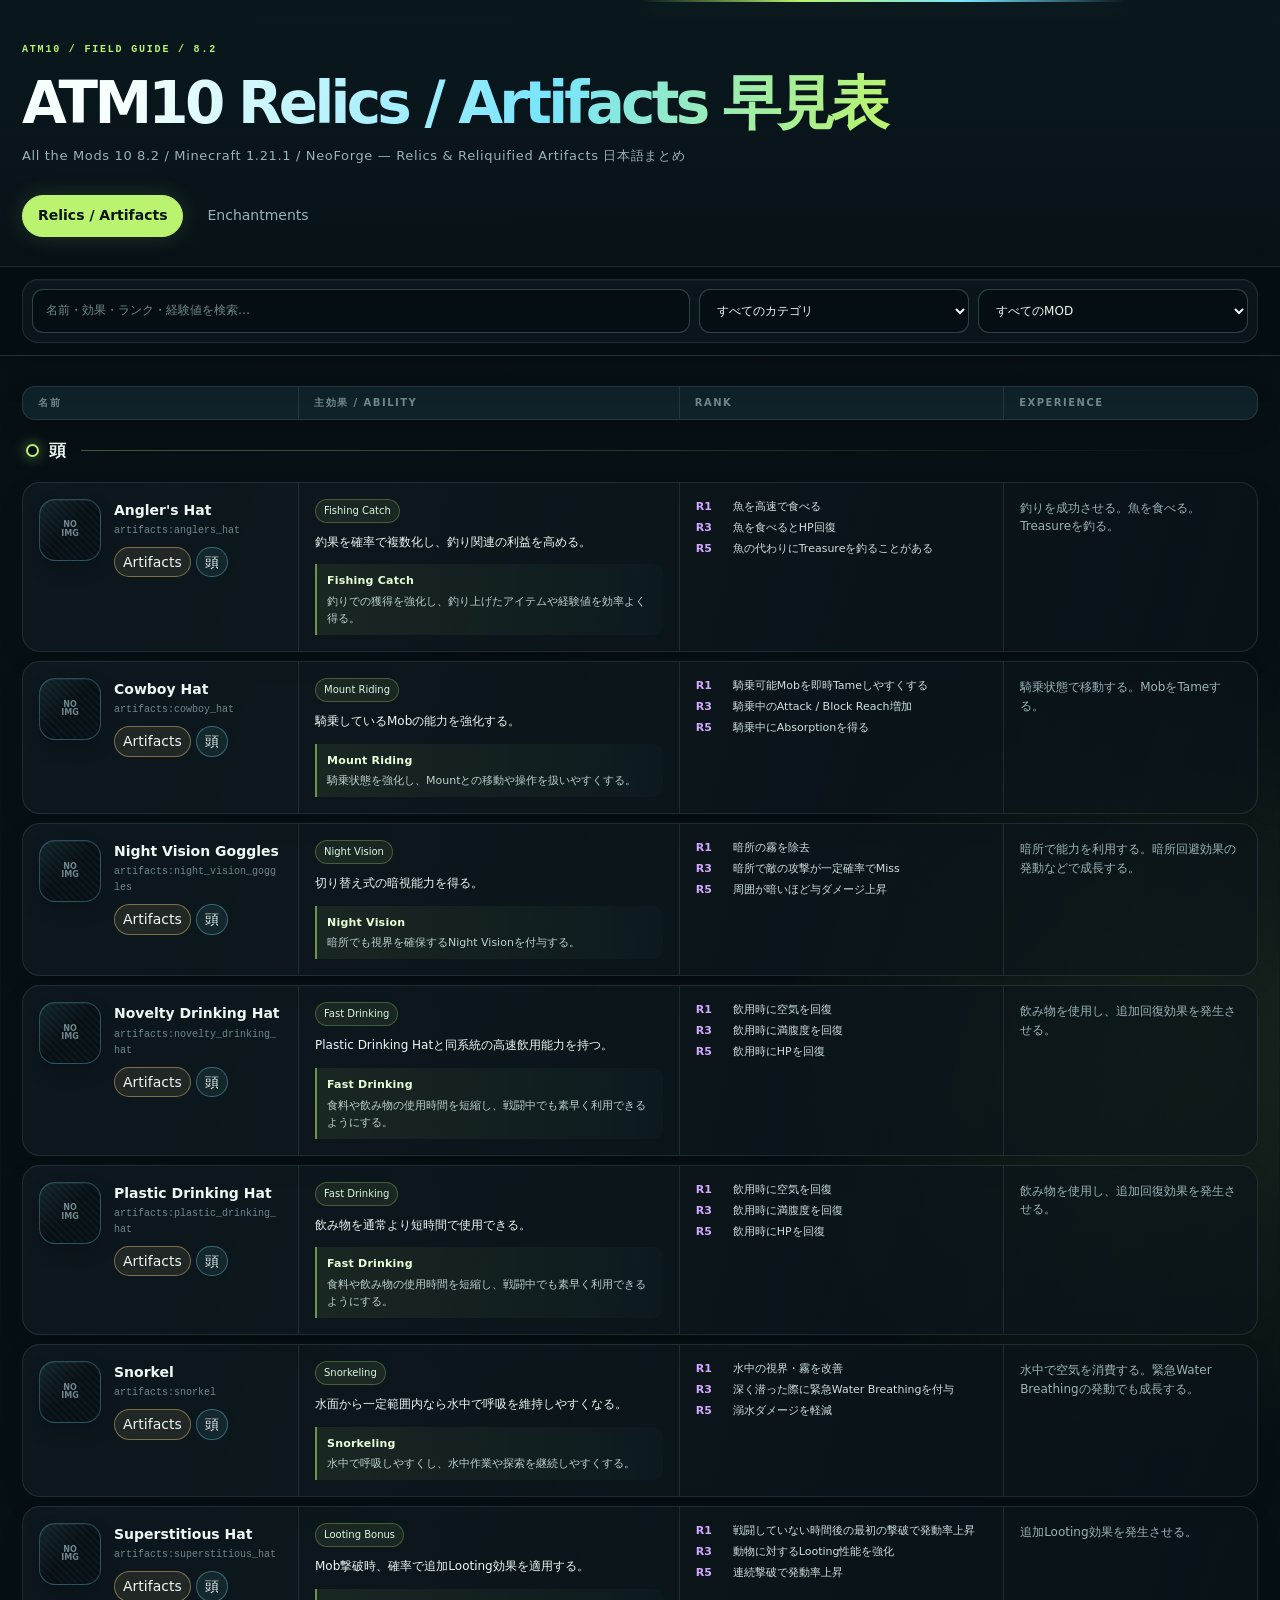
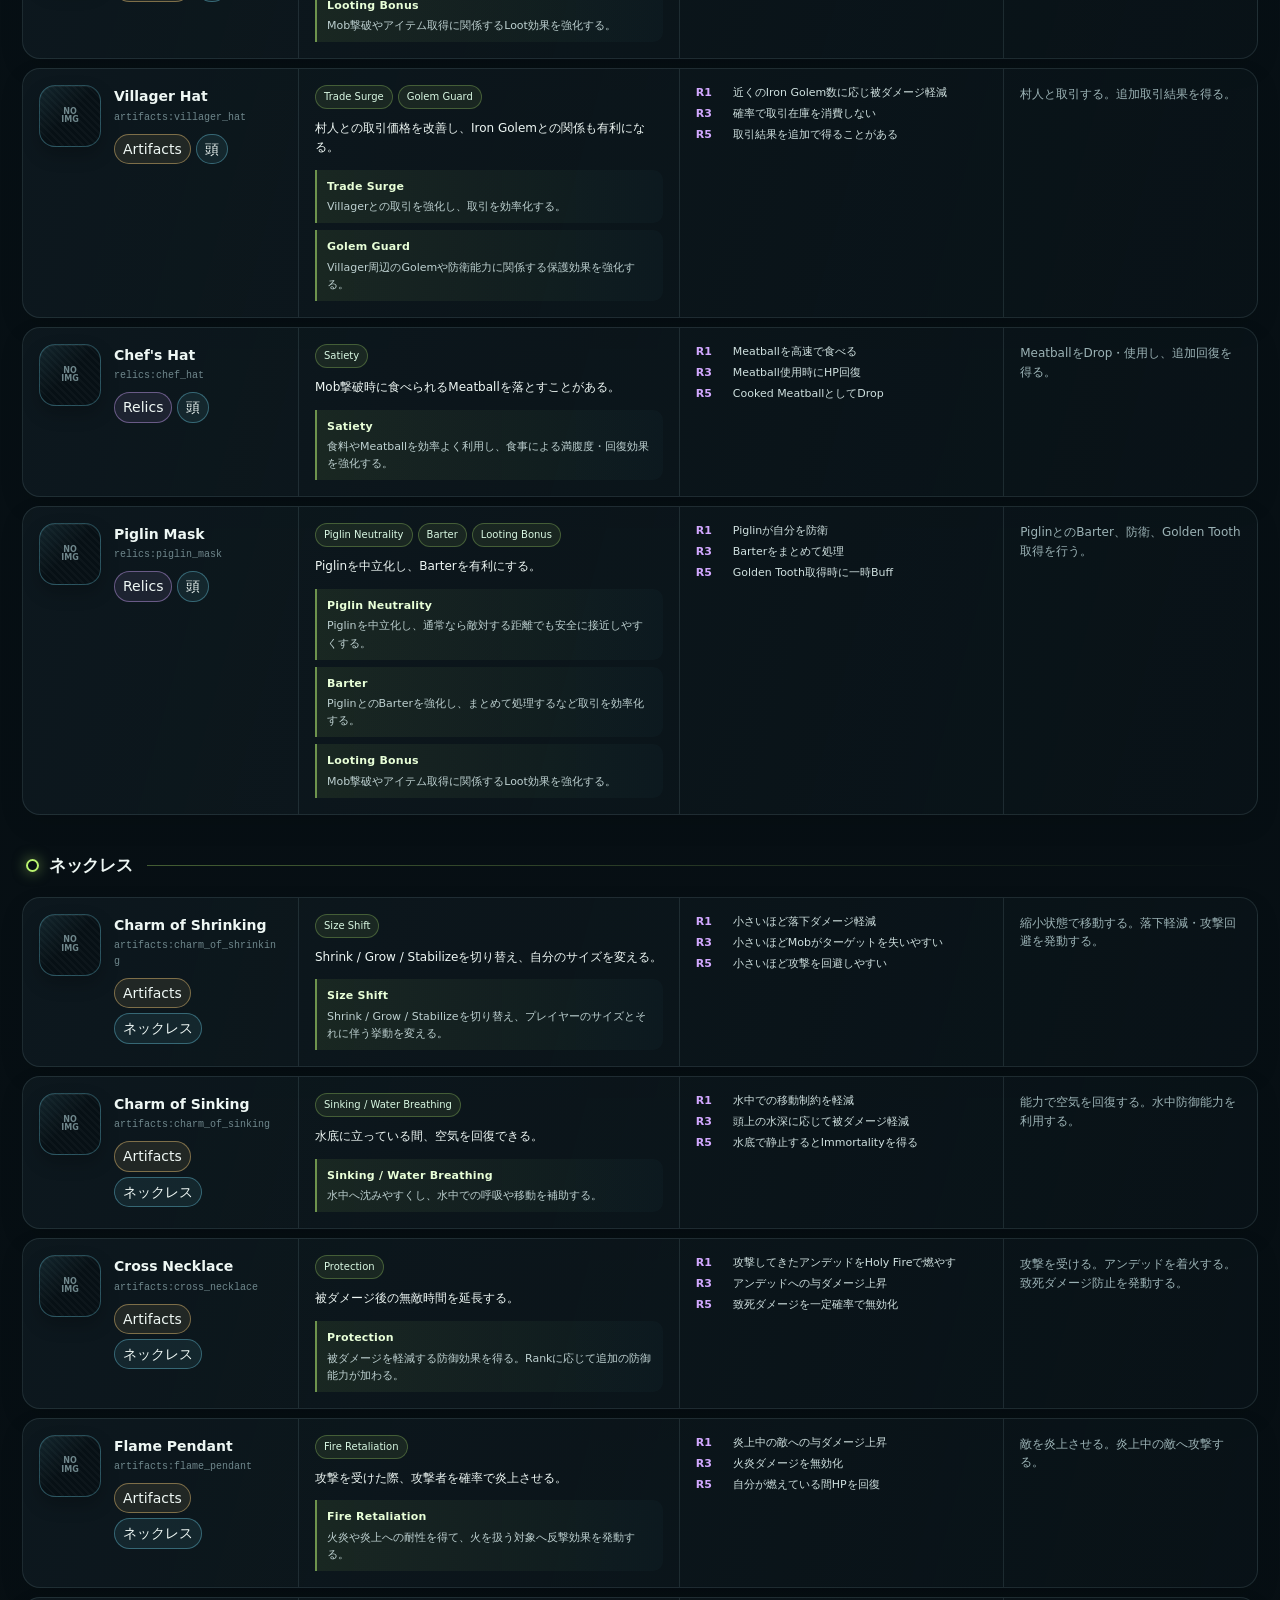
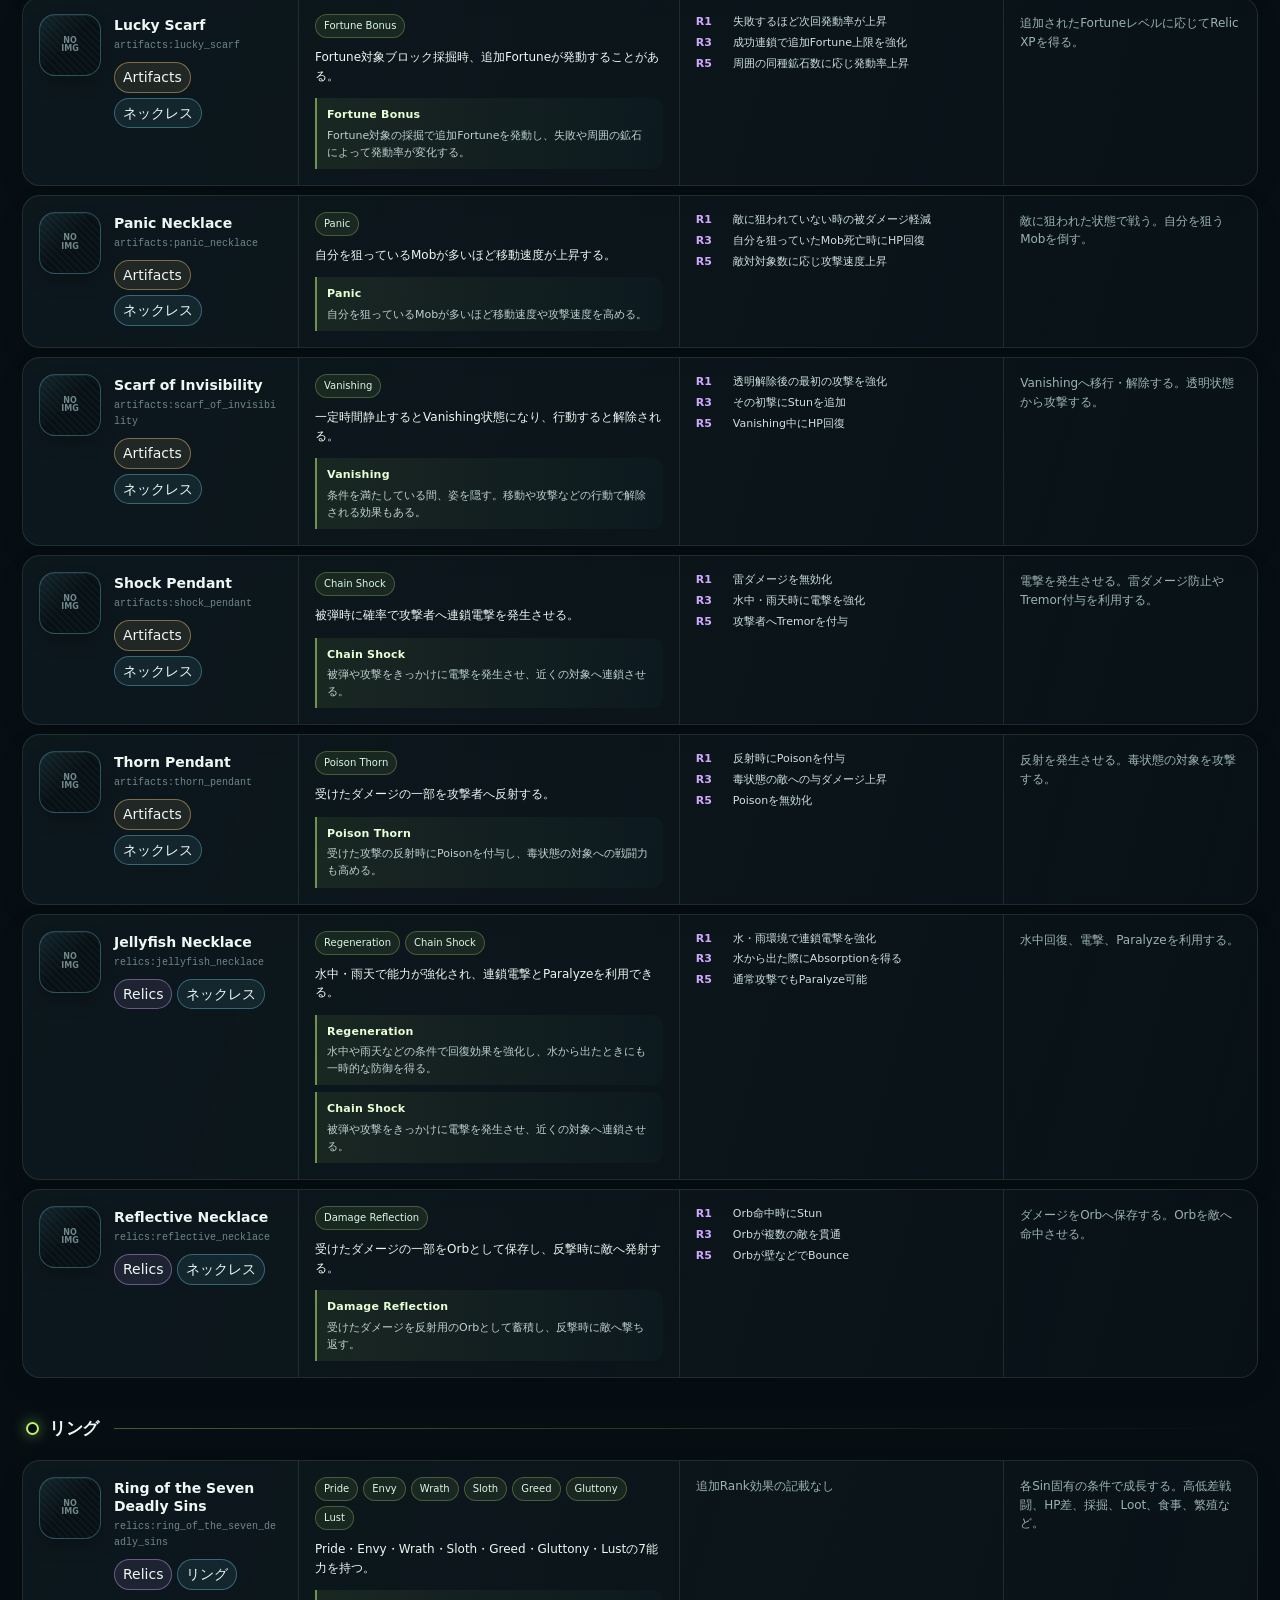
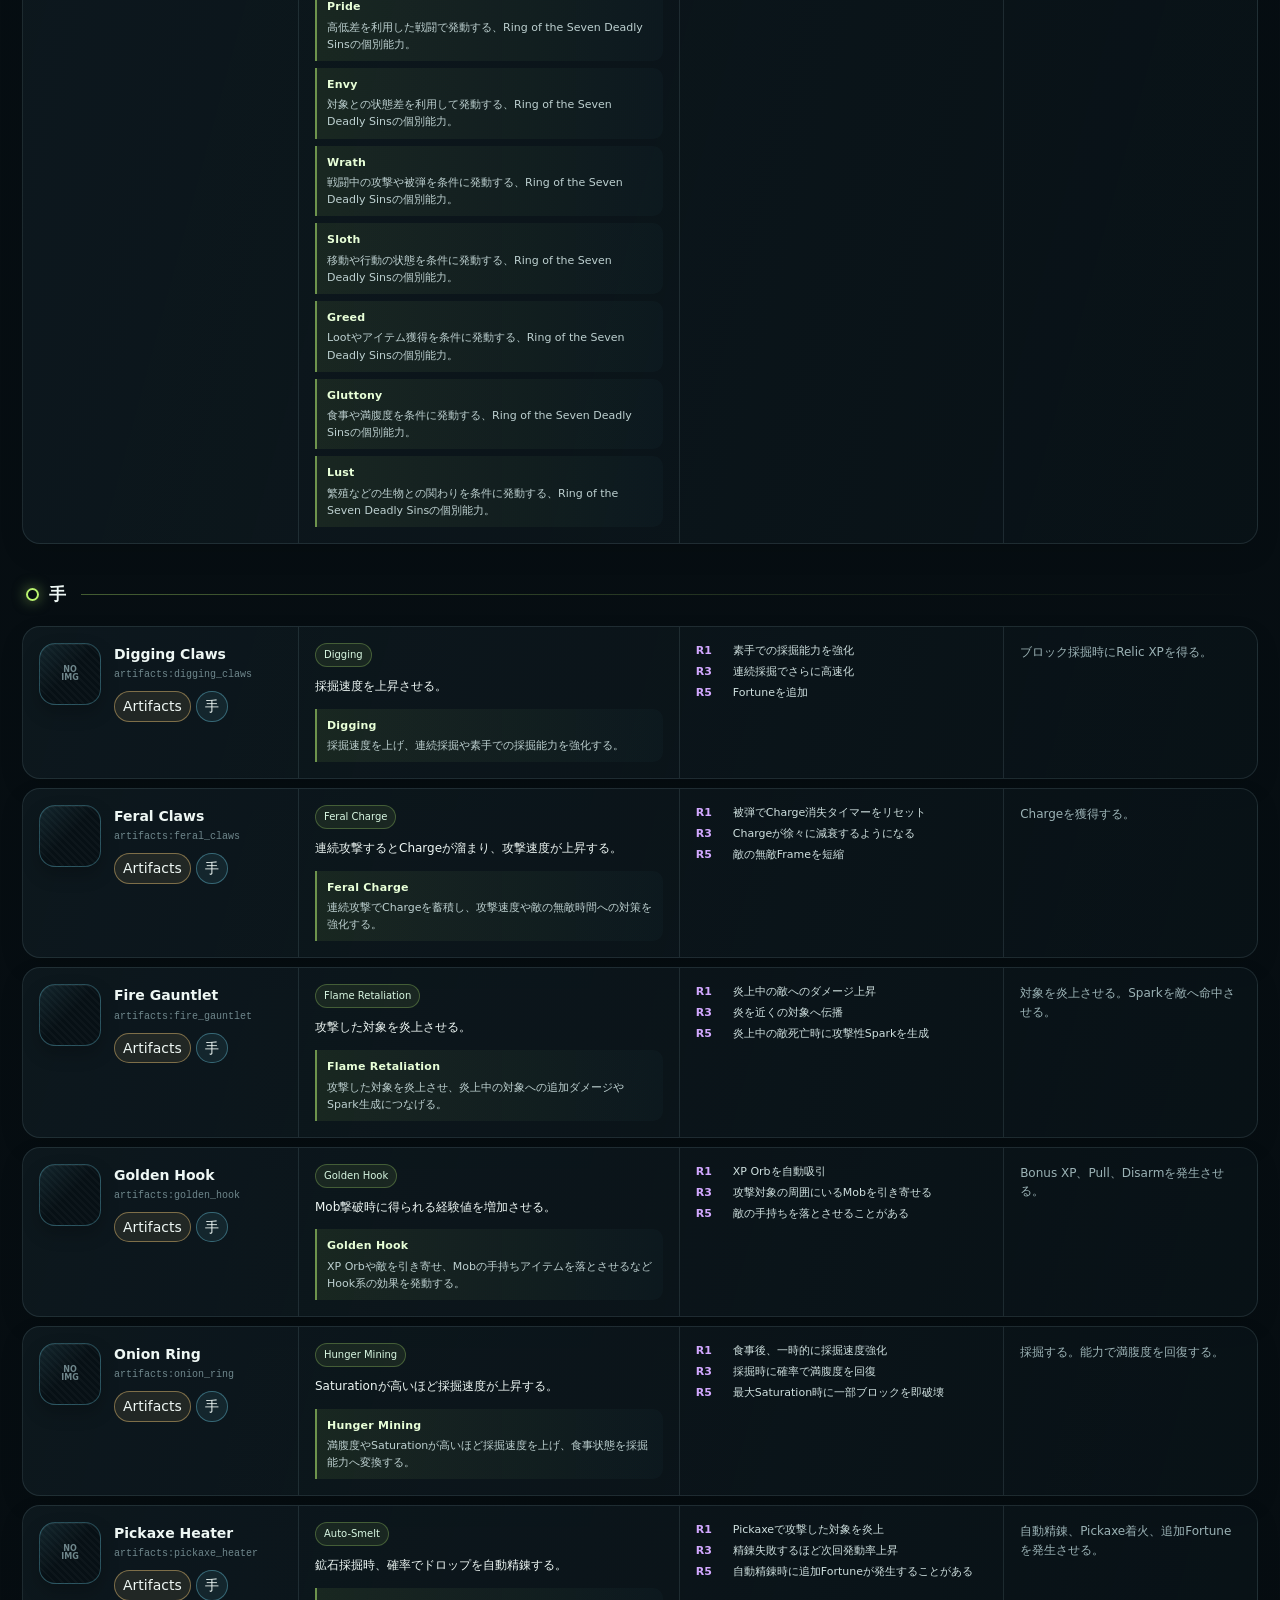
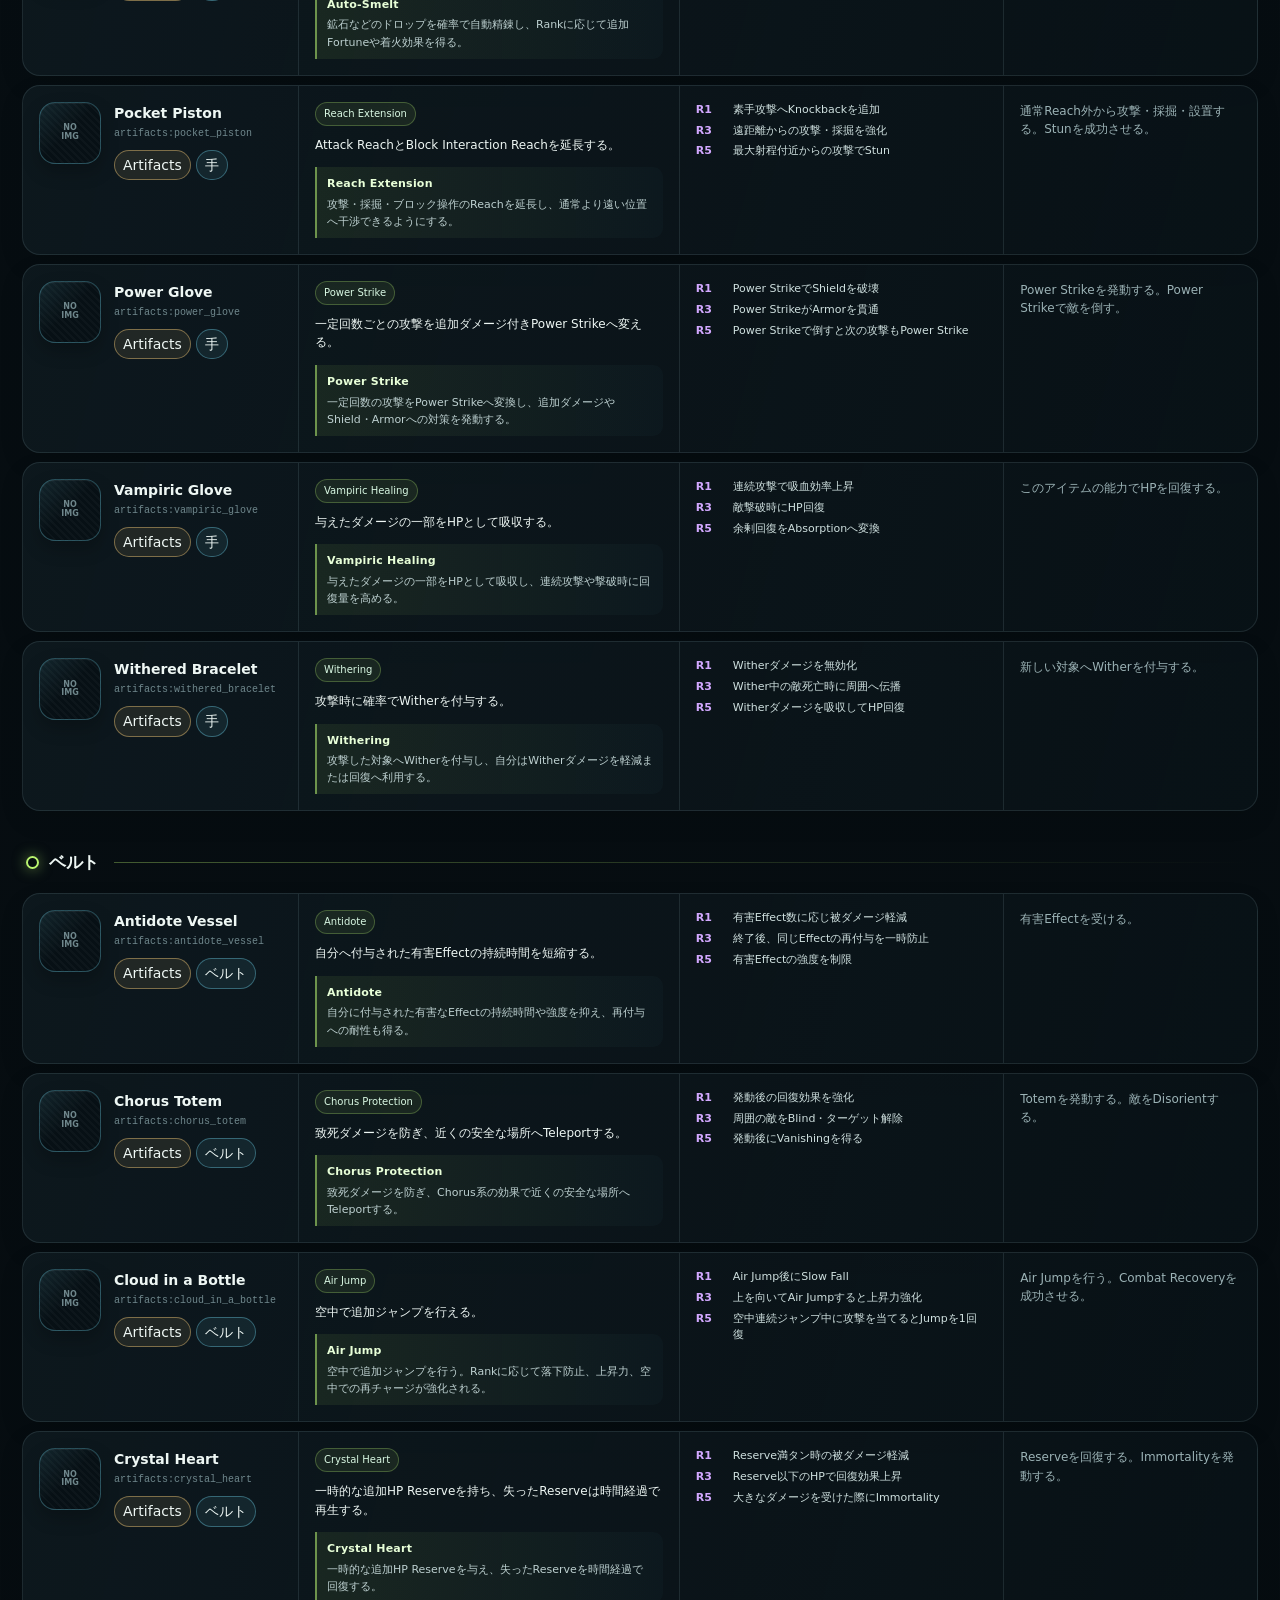
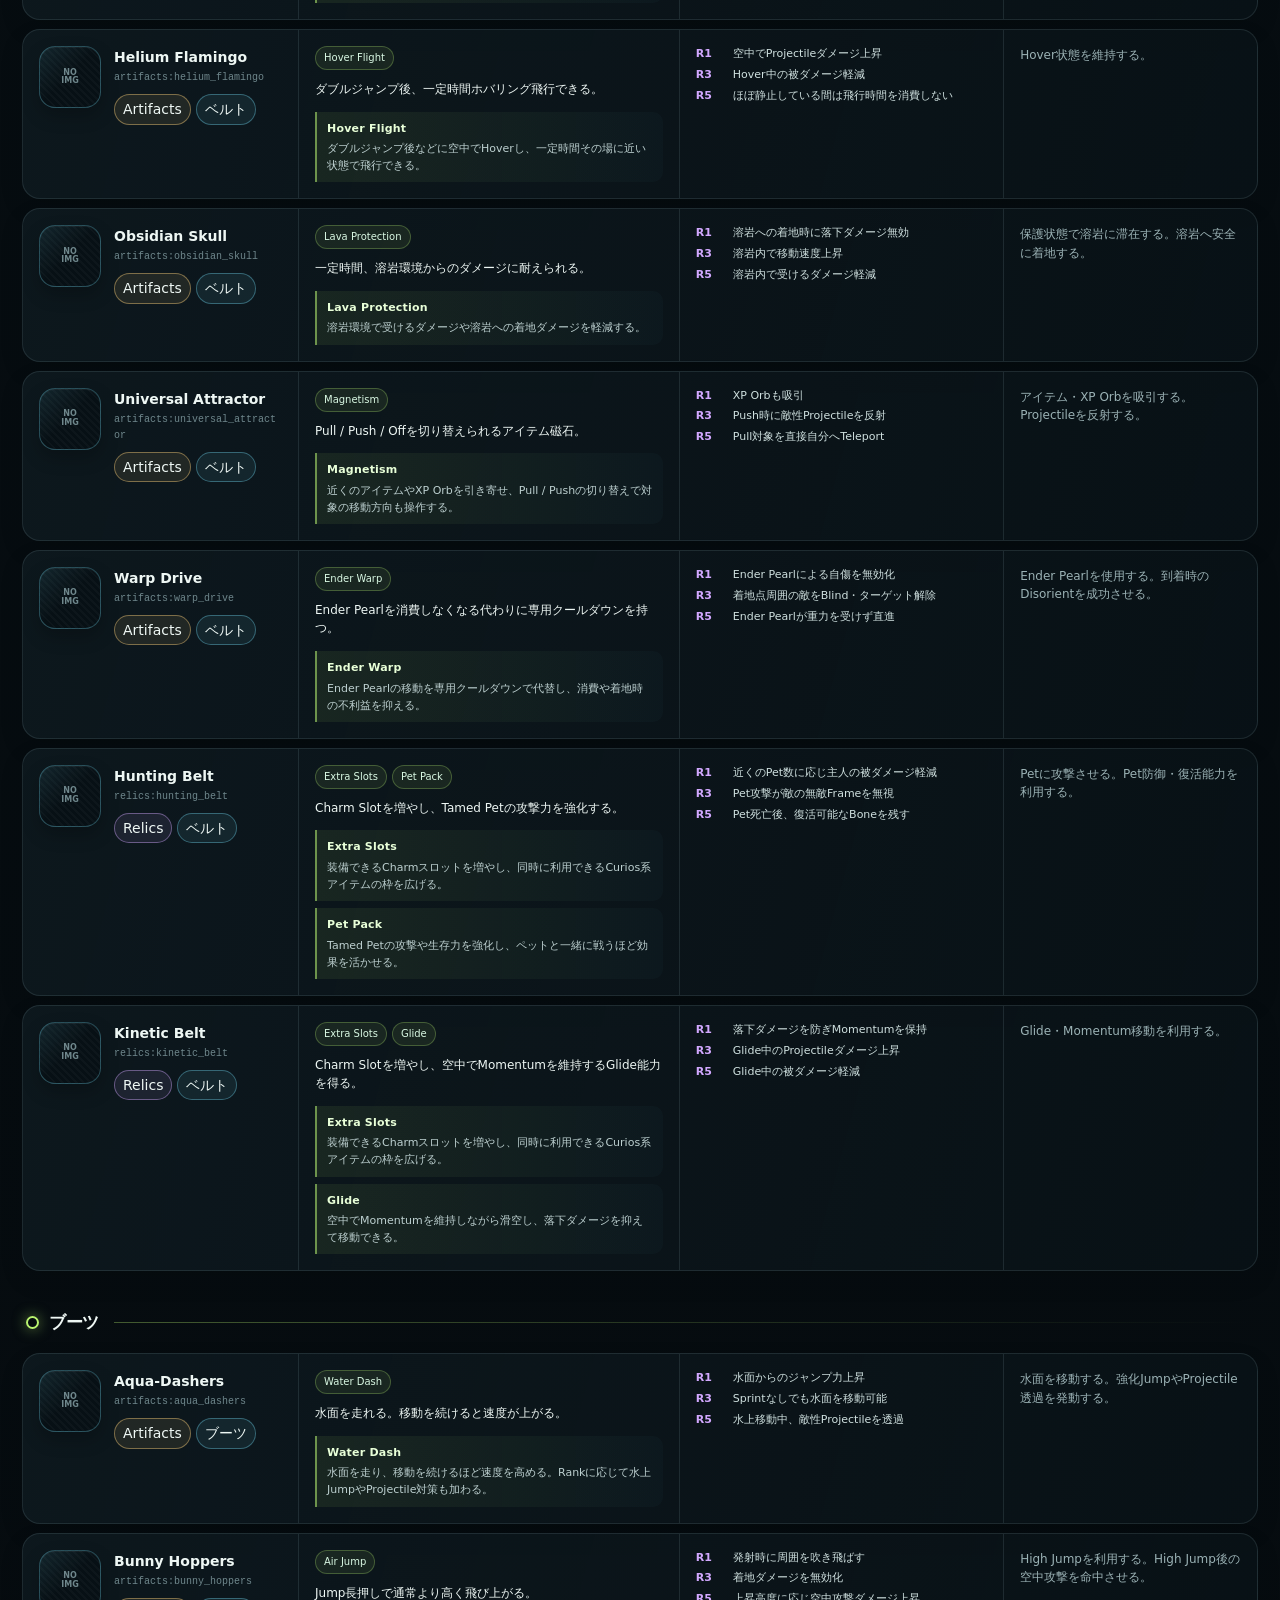
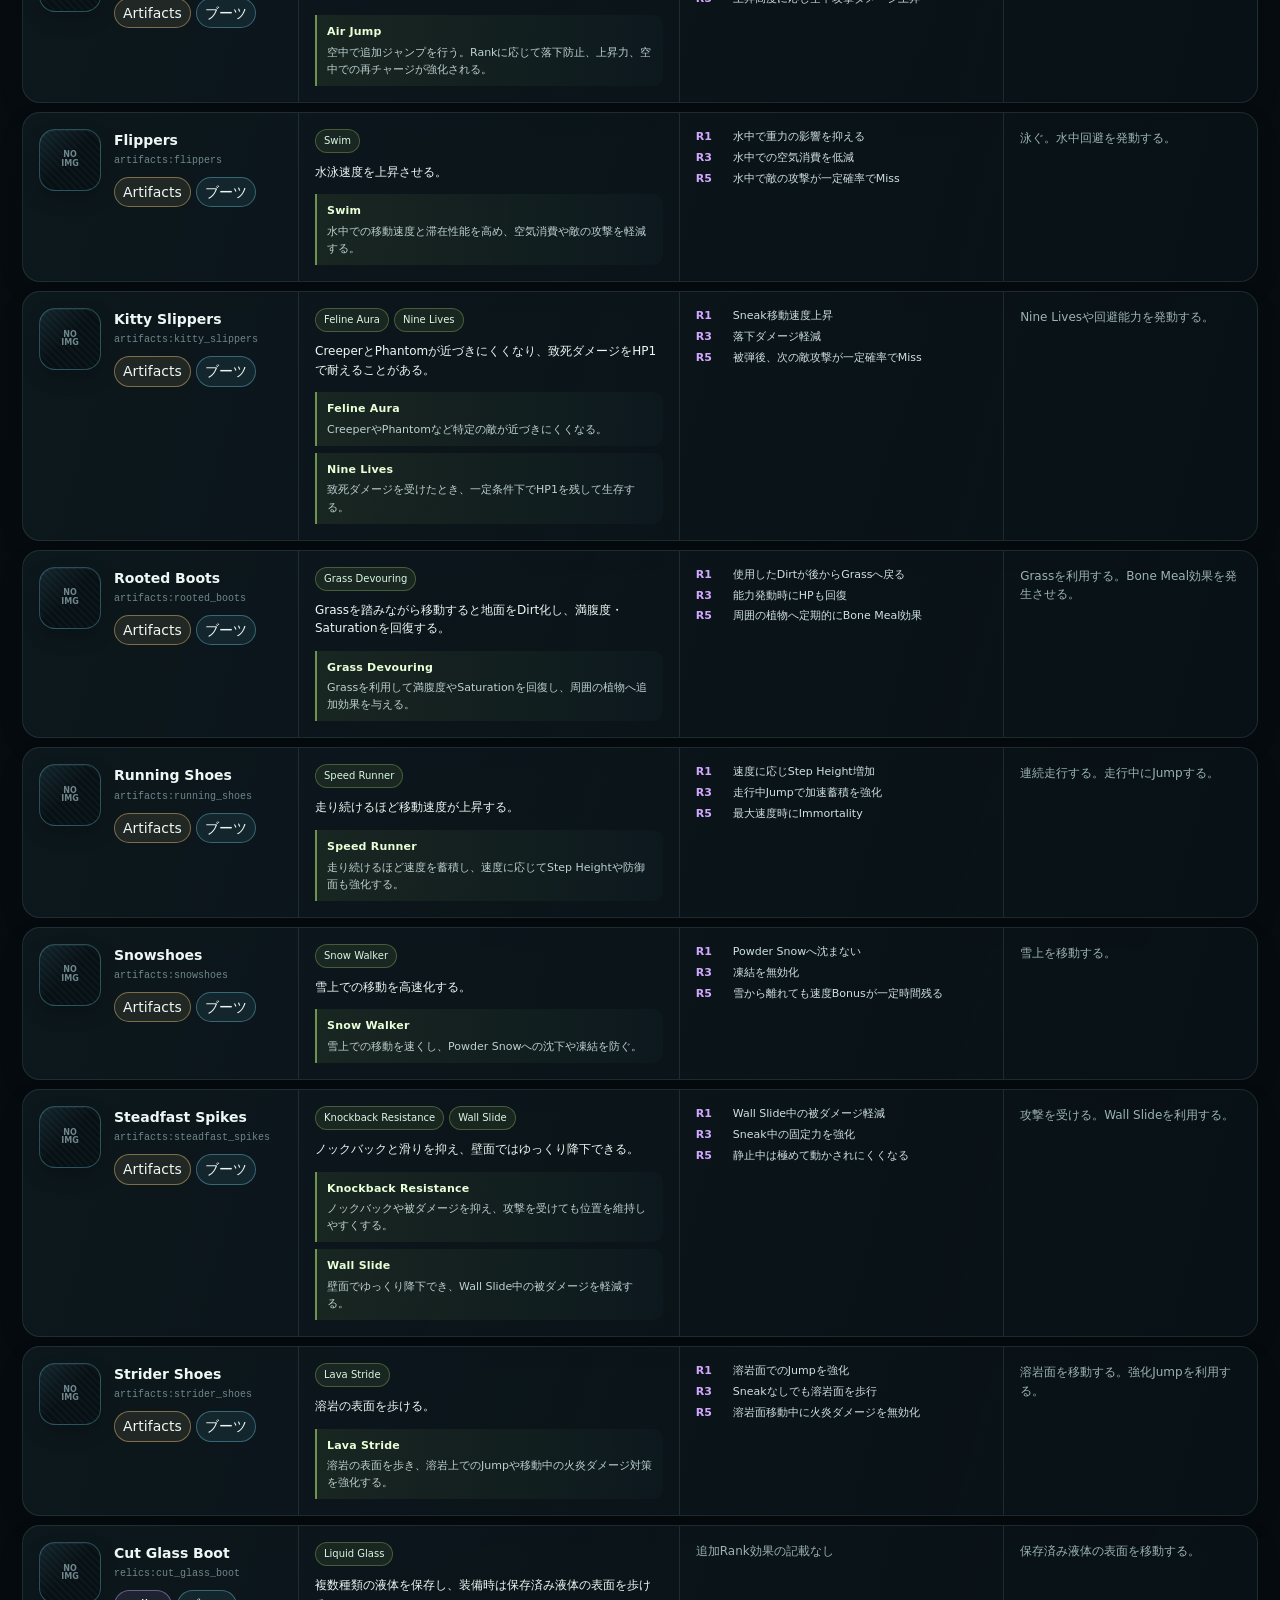
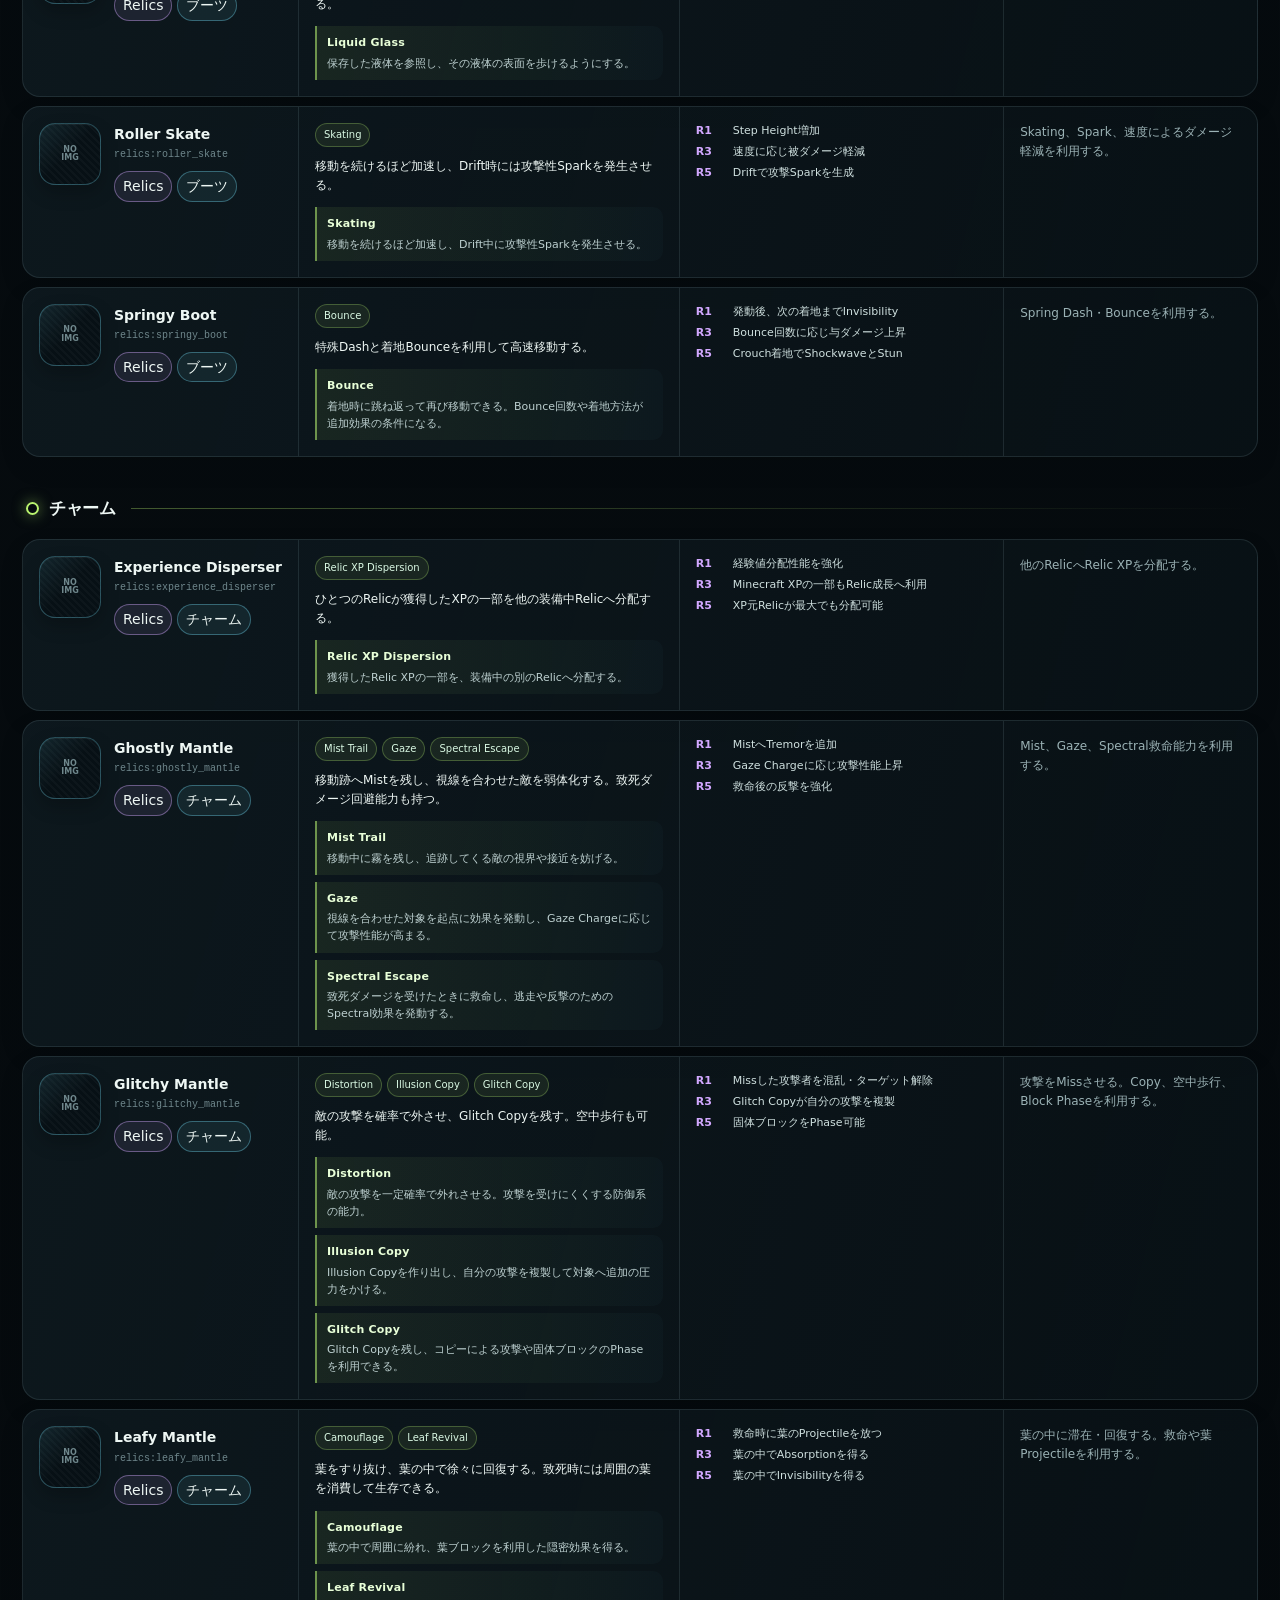
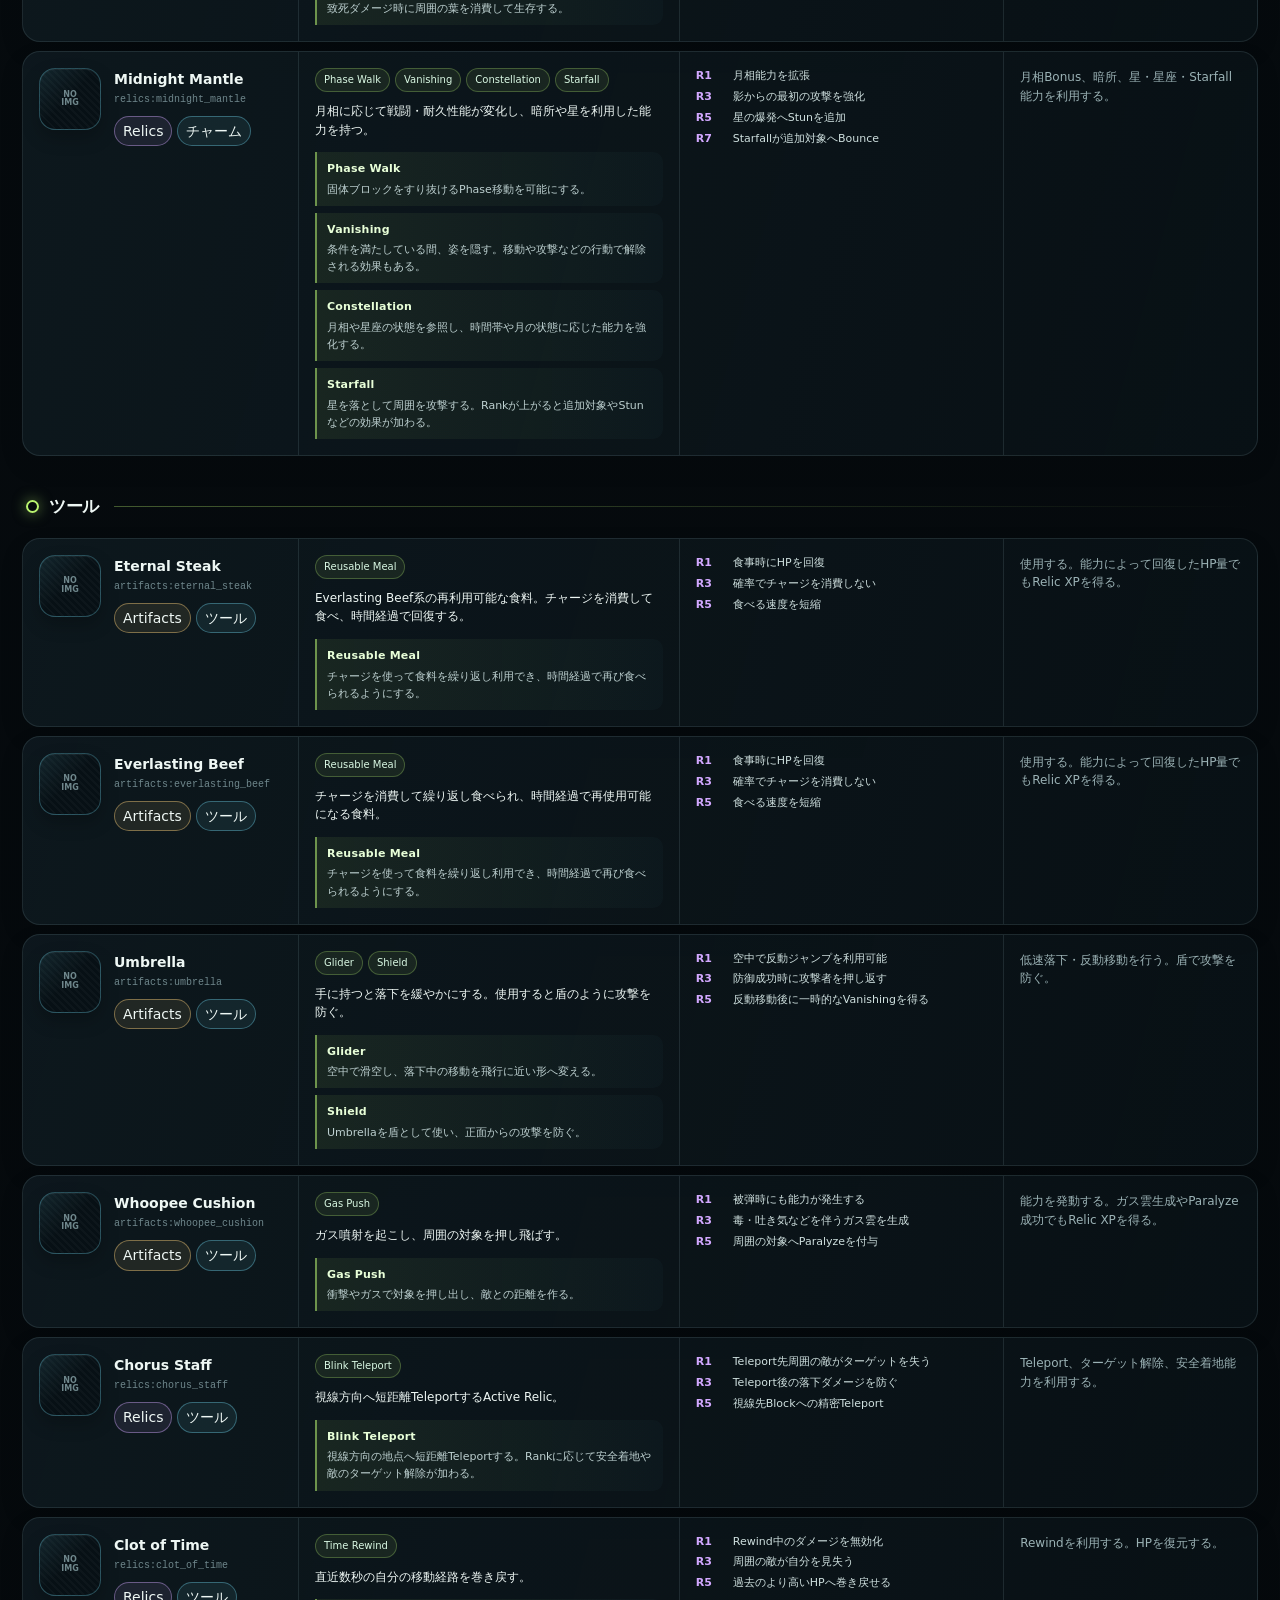
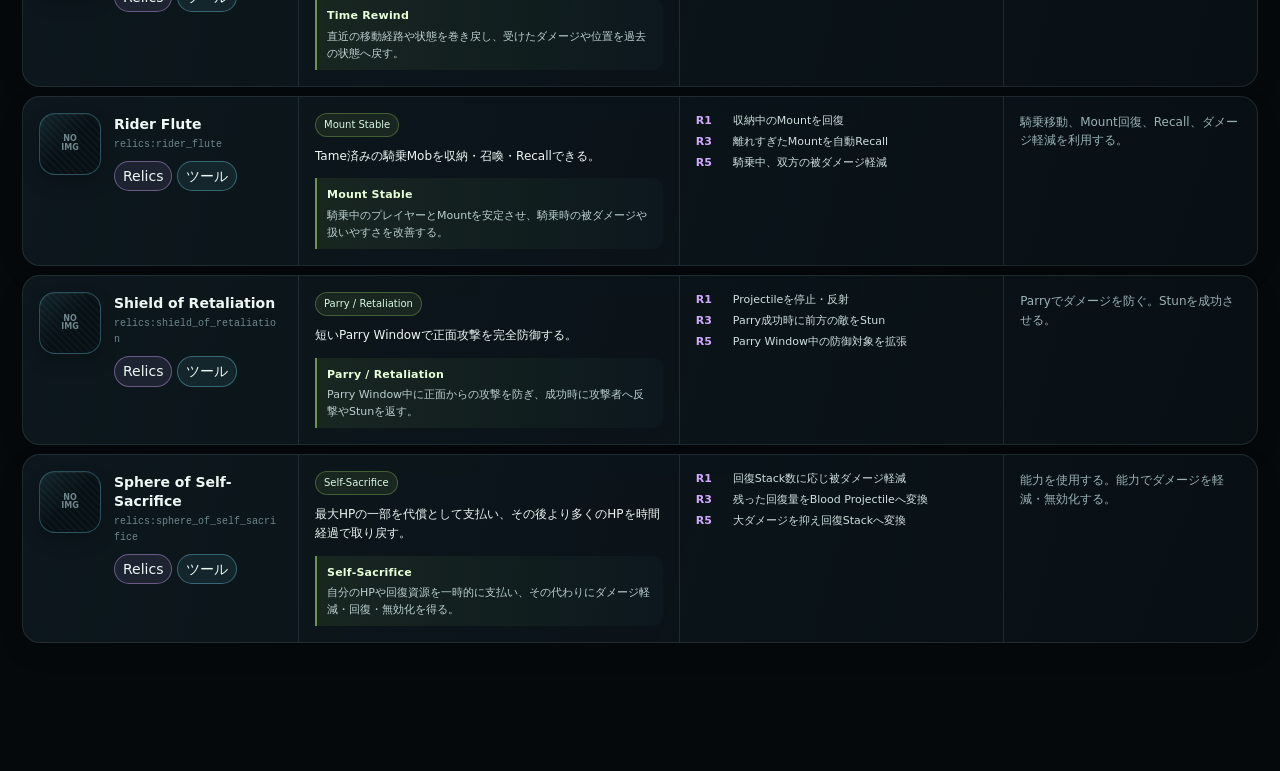
==== commit aa85bdf8: "Add detailed relic ability descriptions" ====
--- a/Pages/index.html
+++ b/Pages/index.html
@@ -2206,6 +2206,7 @@
           item.main,
           item.xp,
           ...item.abilities,
+          ...item.abilities.map(abilityDetail),
           ...item.ranks.flat(),
         ]
           .join(" ")
@@ -2226,6 +2227,7 @@
         constellation: "Constellation",
         starfall: "Starfall",
         slots: "Extra Slots",
+        gliding: "Glide",
         pack: "Pet Pack",
         dispersion: "Relic XP Dispersion",
         blink: "Blink Teleport",
@@ -2298,8 +2300,100 @@
         lust: "Lust",
       };
 
+      /* Player-facing explanations for the short ability IDs above. */
+      const ABILITY_DETAILS = {
+        fog: "移動中に霧を残し、追跡してくる敵の視界や接近を妨げる。",
+        gaze: "視線を合わせた対象を起点に効果を発動し、Gaze Chargeに応じて攻撃性能が高まる。",
+        spectral_escape: "致死ダメージを受けたときに救命し、逃走や反撃のためのSpectral効果を発動する。",
+        distortion: "敵の攻撃を一定確率で外れさせる。攻撃を受けにくくする防御系の能力。",
+        illusion: "Illusion Copyを作り出し、自分の攻撃を複製して対象へ追加の圧力をかける。",
+        glitch: "Glitch Copyを残し、コピーによる攻撃や固体ブロックのPhaseを利用できる。",
+        camouflage: "葉の中で周囲に紛れ、葉ブロックを利用した隠密効果を得る。",
+        revival: "致死ダメージ時に周囲の葉を消費して生存する。",
+        phase: "固体ブロックをすり抜けるPhase移動を可能にする。",
+        invisibility: "条件を満たしている間、姿を隠す。移動や攻撃などの行動で解除される効果もある。",
+        constellation: "月相や星座の状態を参照し、時間帯や月の状態に応じた能力を強化する。",
+        starfall: "星を落として周囲を攻撃する。Rankが上がると追加対象やStunなどの効果が加わる。",
+        slots: "装備できるCharmスロットを増やし、同時に利用できるCurios系アイテムの枠を広げる。",
+        gliding: "空中でMomentumを維持しながら滑空し、落下ダメージを抑えて移動できる。",
+        pack: "Tamed Petの攻撃や生存力を強化し、ペットと一緒に戦うほど効果を活かせる。",
+        dispersion: "獲得したRelic XPの一部を、装備中の別のRelicへ分配する。",
+        blink: "視線方向の地点へ短距離Teleportする。Rankに応じて安全着地や敵のターゲット解除が加わる。",
+        rewind: "直近の移動経路や状態を巻き戻し、受けたダメージや位置を過去の状態へ戻す。",
+        glass: "保存した液体を参照し、その液体の表面を歩けるようにする。",
+        skating: "移動を続けるほど加速し、Drift中に攻撃性Sparkを発生させる。",
+        bounce: "着地時に跳ね返って再び移動できる。Bounce回数や着地方法が追加効果の条件になる。",
+        satiety: "食料やMeatballを効率よく利用し、食事による満腹度・回復効果を強化する。",
+        neutrality: "Piglinを中立化し、通常なら敵対する距離でも安全に接近しやすくする。",
+        barter: "PiglinとのBarterを強化し、まとめて処理するなど取引を効率化する。",
+        looting: "Mob撃破やアイテム取得に関係するLoot効果を強化する。",
+        regeneration: "水中や雨天などの条件で回復効果を強化し、水から出たときにも一時的な防御を得る。",
+        shock: "被弾や攻撃をきっかけに電撃を発生させ、近くの対象へ連鎖させる。",
+        reflection: "受けたダメージを反射用のOrbとして蓄積し、反撃時に敵へ撃ち返す。",
+        stable: "騎乗中のプレイヤーとMountを安定させ、騎乗時の被ダメージや扱いやすさを改善する。",
+        retaliation: "Parry Window中に正面からの攻撃を防ぎ、成功時に攻撃者へ反撃やStunを返す。",
+        sacrifice: "自分のHPや回復資源を一時的に支払い、その代わりにダメージ軽減・回復・無効化を得る。",
+        hunger_mining: "満腹度やSaturationが高いほど採掘速度を上げ、食事状態を採掘能力へ変換する。",
+        withering: "攻撃した対象へWitherを付与し、自分はWitherダメージを軽減または回復へ利用する。",
+        antidote: "自分に付与された有害なEffectの持続時間や強度を抑え、再付与への耐性も得る。",
+        chorus: "致死ダメージを防ぎ、Chorus系の効果で近くの安全な場所へTeleportする。",
+        jump: "空中で追加ジャンプを行う。Rankに応じて落下防止、上昇力、空中での再チャージが強化される。",
+        heart: "一時的な追加HP Reserveを与え、失ったReserveを時間経過で回復する。",
+        flying: "ダブルジャンプ後などに空中でHoverし、一定時間その場に近い状態で飛行できる。",
+        lava: "溶岩環境で受けるダメージや溶岩への着地ダメージを軽減する。",
+        magnetism: "近くのアイテムやXP Orbを引き寄せ、Pull / Pushの切り替えで対象の移動方向も操作する。",
+        warp: "Ender Pearlの移動を専用クールダウンで代替し、消費や着地時の不利益を抑える。",
+        meal: "チャージを使って食料を繰り返し利用でき、時間経過で再び食べられるようにする。",
+        water_dash: "水面を走り、移動を続けるほど速度を高める。Rankに応じて水上JumpやProjectile対策も加わる。",
+        swim: "水中での移動速度と滞在性能を高め、空気消費や敵の攻撃を軽減する。",
+        feline_aura: "CreeperやPhantomなど特定の敵が近づきにくくなる。",
+        nine_lives: "致死ダメージを受けたとき、一定条件下でHP1を残して生存する。",
+        devouring: "Grassを利用して満腹度やSaturationを回復し、周囲の植物へ追加効果を与える。",
+        runner: "走り続けるほど速度を蓄積し、速度に応じてStep Heightや防御面も強化する。",
+        snow: "雪上での移動を速くし、Powder Snowへの沈下や凍結を防ぐ。",
+        resistance: "ノックバックや被ダメージを抑え、攻撃を受けても位置を維持しやすくする。",
+        wall_slide: "壁面でゆっくり降下でき、Wall Slide中の被ダメージを軽減する。",
+        lava_stride: "溶岩の表面を歩き、溶岩上でのJumpや移動中の火炎ダメージ対策を強化する。",
+        digging: "採掘速度を上げ、連続採掘や素手での採掘能力を強化する。",
+        feral: "連続攻撃でChargeを蓄積し、攻撃速度や敵の無敵時間への対策を強化する。",
+        flame: "攻撃した対象を炎上させ、炎上中の対象への追加ダメージやSpark生成につなげる。",
+        hook: "XP Orbや敵を引き寄せ、Mobの手持ちアイテムを落とさせるなどHook系の効果を発動する。",
+        heating: "鉱石などのドロップを確率で自動精錬し、Rankに応じて追加Fortuneや着火効果を得る。",
+        piston: "攻撃・採掘・ブロック操作のReachを延長し、通常より遠い位置へ干渉できるようにする。",
+        power: "一定回数の攻撃をPower Strikeへ変換し、追加ダメージやShield・Armorへの対策を発動する。",
+        vampire: "与えたダメージの一部をHPとして吸収し、連続攻撃や撃破時に回復量を高める。",
+        catch: "釣りでの獲得を強化し、釣り上げたアイテムや経験値を効率よく得る。",
+        riding: "騎乗状態を強化し、Mountとの移動や操作を扱いやすくする。",
+        drinking: "食料や飲み物の使用時間を短縮し、戦闘中でも素早く利用できるようにする。",
+        vision: "暗所でも視界を確保するNight Visionを付与する。",
+        snorkeling: "水中で呼吸しやすくし、水中作業や探索を継続しやすくする。",
+        trade_surge: "Villagerとの取引を強化し、取引を効率化する。",
+        golem_guard: "Villager周辺のGolemや防衛能力に関係する保護効果を強化する。",
+        push: "衝撃やガスで対象を押し出し、敵との距離を作る。",
+        size: "Shrink / Grow / Stabilizeを切り替え、プレイヤーのサイズとそれに伴う挙動を変える。",
+        sinking: "水中へ沈みやすくし、水中での呼吸や移動を補助する。",
+        protection: "被ダメージを軽減する防御効果を得る。Rankに応じて追加の防御能力が加わる。",
+        fire: "火炎や炎上への耐性を得て、火を扱う対象へ反撃効果を発動する。",
+        fortune: "Fortune対象の採掘で追加Fortuneを発動し、失敗や周囲の鉱石によって発動率が変化する。",
+        panic: "自分を狙っているMobが多いほど移動速度や攻撃速度を高める。",
+        poison: "受けた攻撃の反射時にPoisonを付与し、毒状態の対象への戦闘力も高める。",
+        glider: "空中で滑空し、落下中の移動を飛行に近い形へ変える。",
+        shield: "Umbrellaを盾として使い、正面からの攻撃を防ぐ。",
+        pride: "高低差を利用した戦闘で発動する、Ring of the Seven Deadly Sinsの個別能力。",
+        envy: "対象との状態差を利用して発動する、Ring of the Seven Deadly Sinsの個別能力。",
+        wrath: "戦闘中の攻撃や被弾を条件に発動する、Ring of the Seven Deadly Sinsの個別能力。",
+        sloth: "移動や行動の状態を条件に発動する、Ring of the Seven Deadly Sinsの個別能力。",
+        greed: "Lootやアイテム獲得を条件に発動する、Ring of the Seven Deadly Sinsの個別能力。",
+        gluttony: "食事や満腹度を条件に発動する、Ring of the Seven Deadly Sinsの個別能力。",
+        lust: "繁殖などの生物との関わりを条件に発動する、Ring of the Seven Deadly Sinsの個別能力。",
+      };
+
       function abilityLabel(id) {
         return ABILITY_LABELS[id] ?? "Ability";
+      }
+
+      function abilityDetail(id) {
+        return ABILITY_DETAILS[id] ?? "このアビリティの効果は、装備中のアイテムとRank条件に応じて発動する。";
       }
 
       function detailHtml(item) {
@@ -2309,11 +2403,24 @@
               .join("")
           : '<span class="ability-chip">特殊能力</span>';
 
+        const abilityDetails = item.abilities.length
+          ? `<div class="ability-details" aria-label="アビリティ詳細">${item.abilities
+              .map(
+                (ability) => `
+                  <div class="ability-detail">
+                    <strong>${escapeHtml(abilityLabel(ability))}</strong>
+                    <span>${escapeHtml(abilityDetail(ability))}</span>
+                  </div>`,
+              )
+              .join("")}</div>`
+          : "";
+
         return `
           <div class="fact-group ability-group">
             <h3>Ability</h3>
             <div class="ability-chips">${abilities}</div>
             <p class="ability-description">${escapeHtml(item.main)}</p>
+            ${abilityDetails}
           </div>
           <div class="fact-group rank-group">
             <h3>Rank Modifiers</h3>
--- a/Pages/styles.css
+++ b/Pages/styles.css
@@ -502,6 +502,34 @@
 .ability-description { margin: 10px 0 0 !important; color: var(--text) !important; }
 .fact-group p { margin: 0; color: var(--muted); font-size: 12px; line-height: 1.55; }
 .ability-chip { padding: 3px 8px; color: #d9f8e3; border: 1px solid rgba(185, 243, 111, 0.27); border-radius: 999px; background: rgba(185, 243, 111, 0.08); font-size: 10px; }
+.ability-details {
+  display: grid;
+  gap: 7px;
+  margin-top: 13px;
+}
+
+.ability-detail {
+  display: grid;
+  gap: 3px;
+  padding: 8px 10px;
+  border-left: 2px solid rgba(185, 243, 111, 0.56);
+  border-radius: 0 10px 10px 0;
+  background: linear-gradient(90deg, rgba(185, 243, 111, 0.08), rgba(120, 229, 255, 0.025));
+}
+
+.ability-detail strong {
+  color: #e8ffd8;
+  font-size: 11px;
+  font-weight: 800;
+  letter-spacing: 0.02em;
+}
+
+.ability-detail span {
+  color: #bdd0d0;
+  font-size: 11px;
+  line-height: 1.55;
+}
+
 .rank-list { display: grid; gap: 5px; padding: 0; }
 .rank-row { display: grid; grid-template-columns: 30px 1fr; gap: 7px; color: #cfe0df; font-size: 11px; line-height: 1.45; }
 .rank-label { color: var(--violet); font-weight: 850; font-variant-numeric: tabular-nums; }
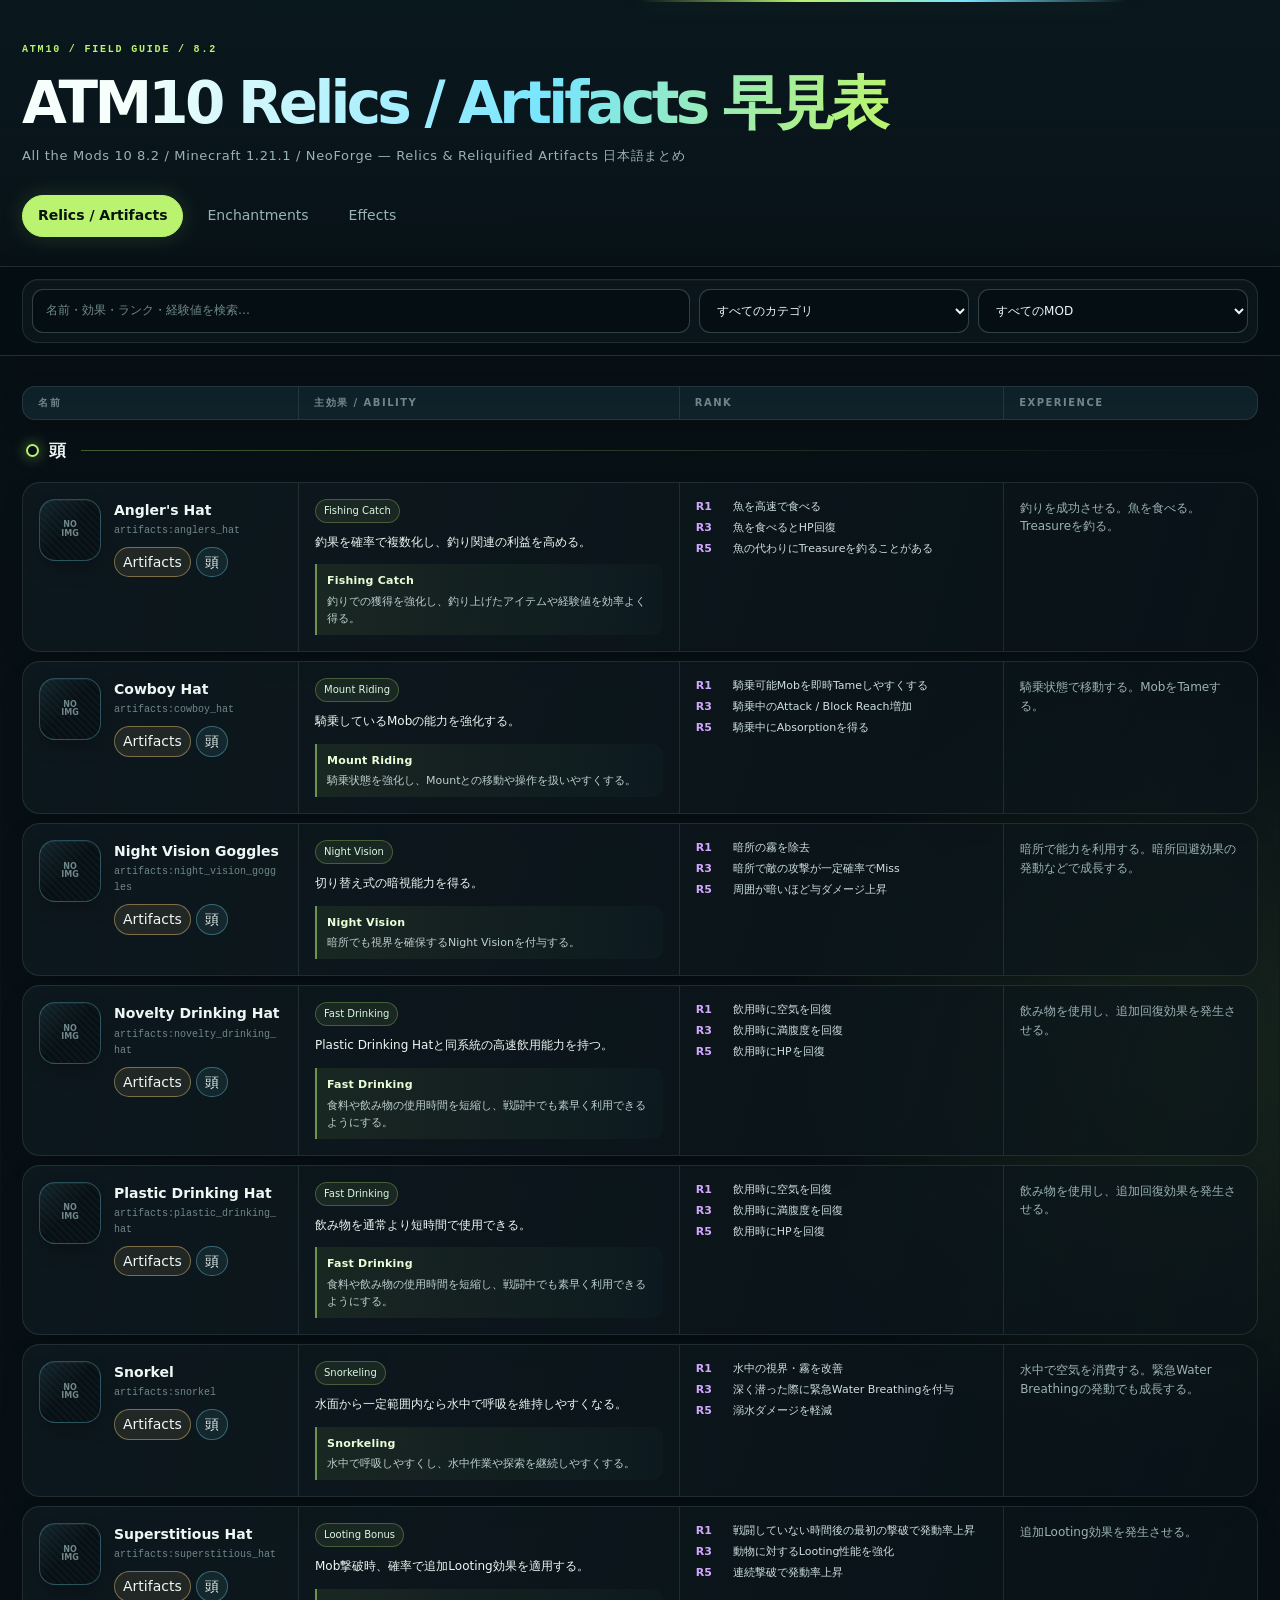
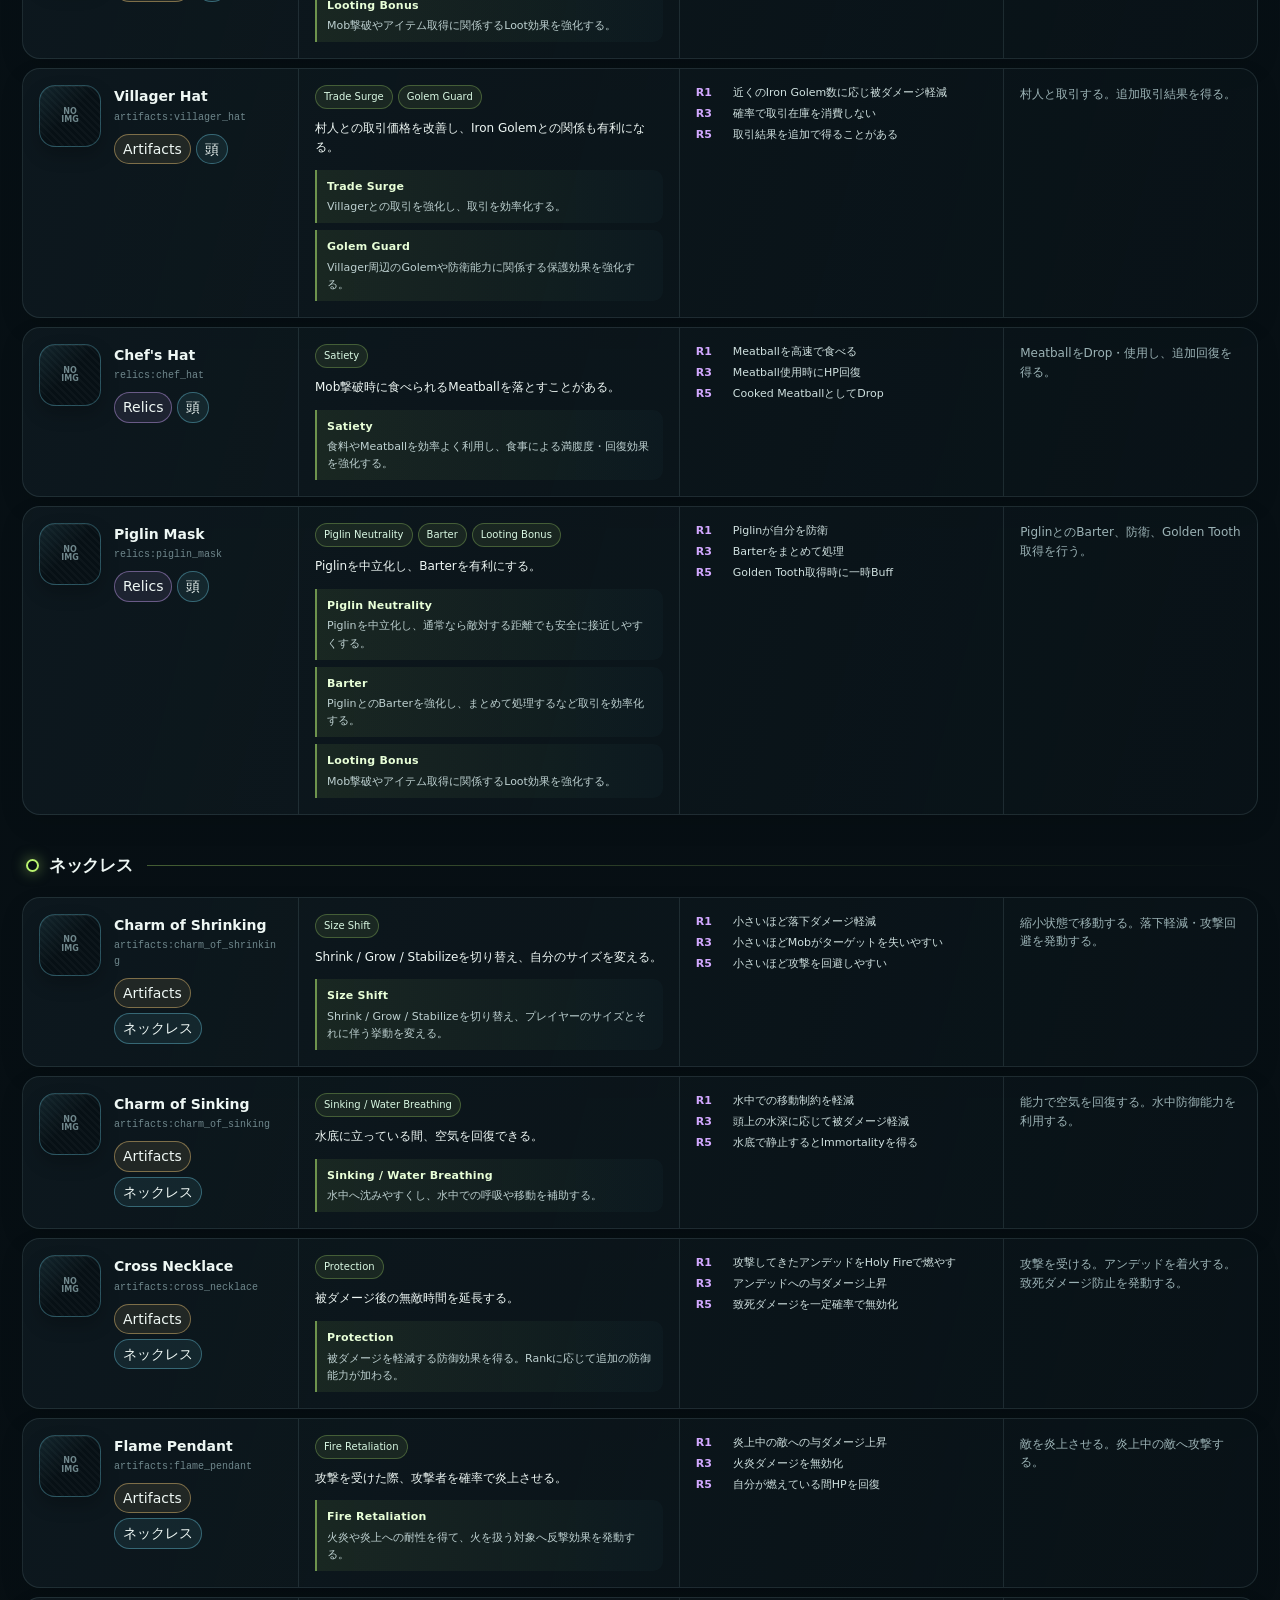
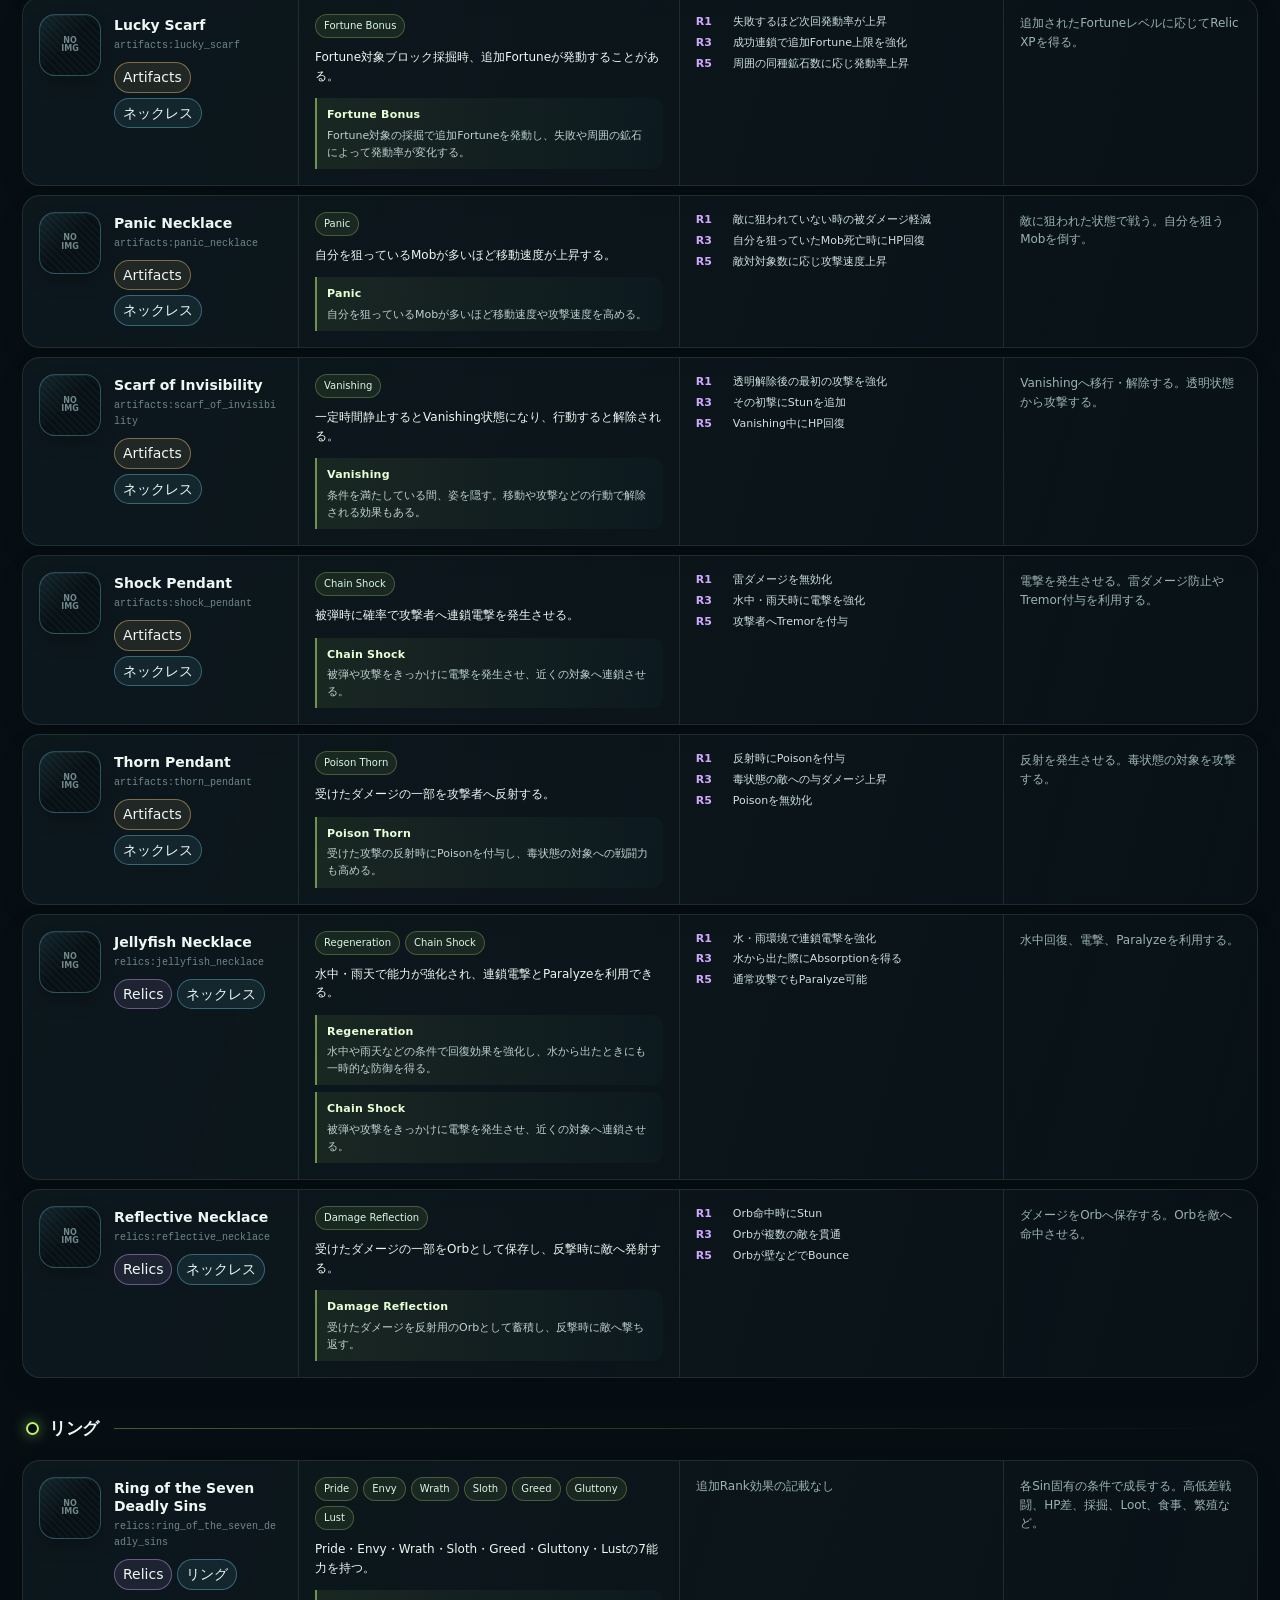
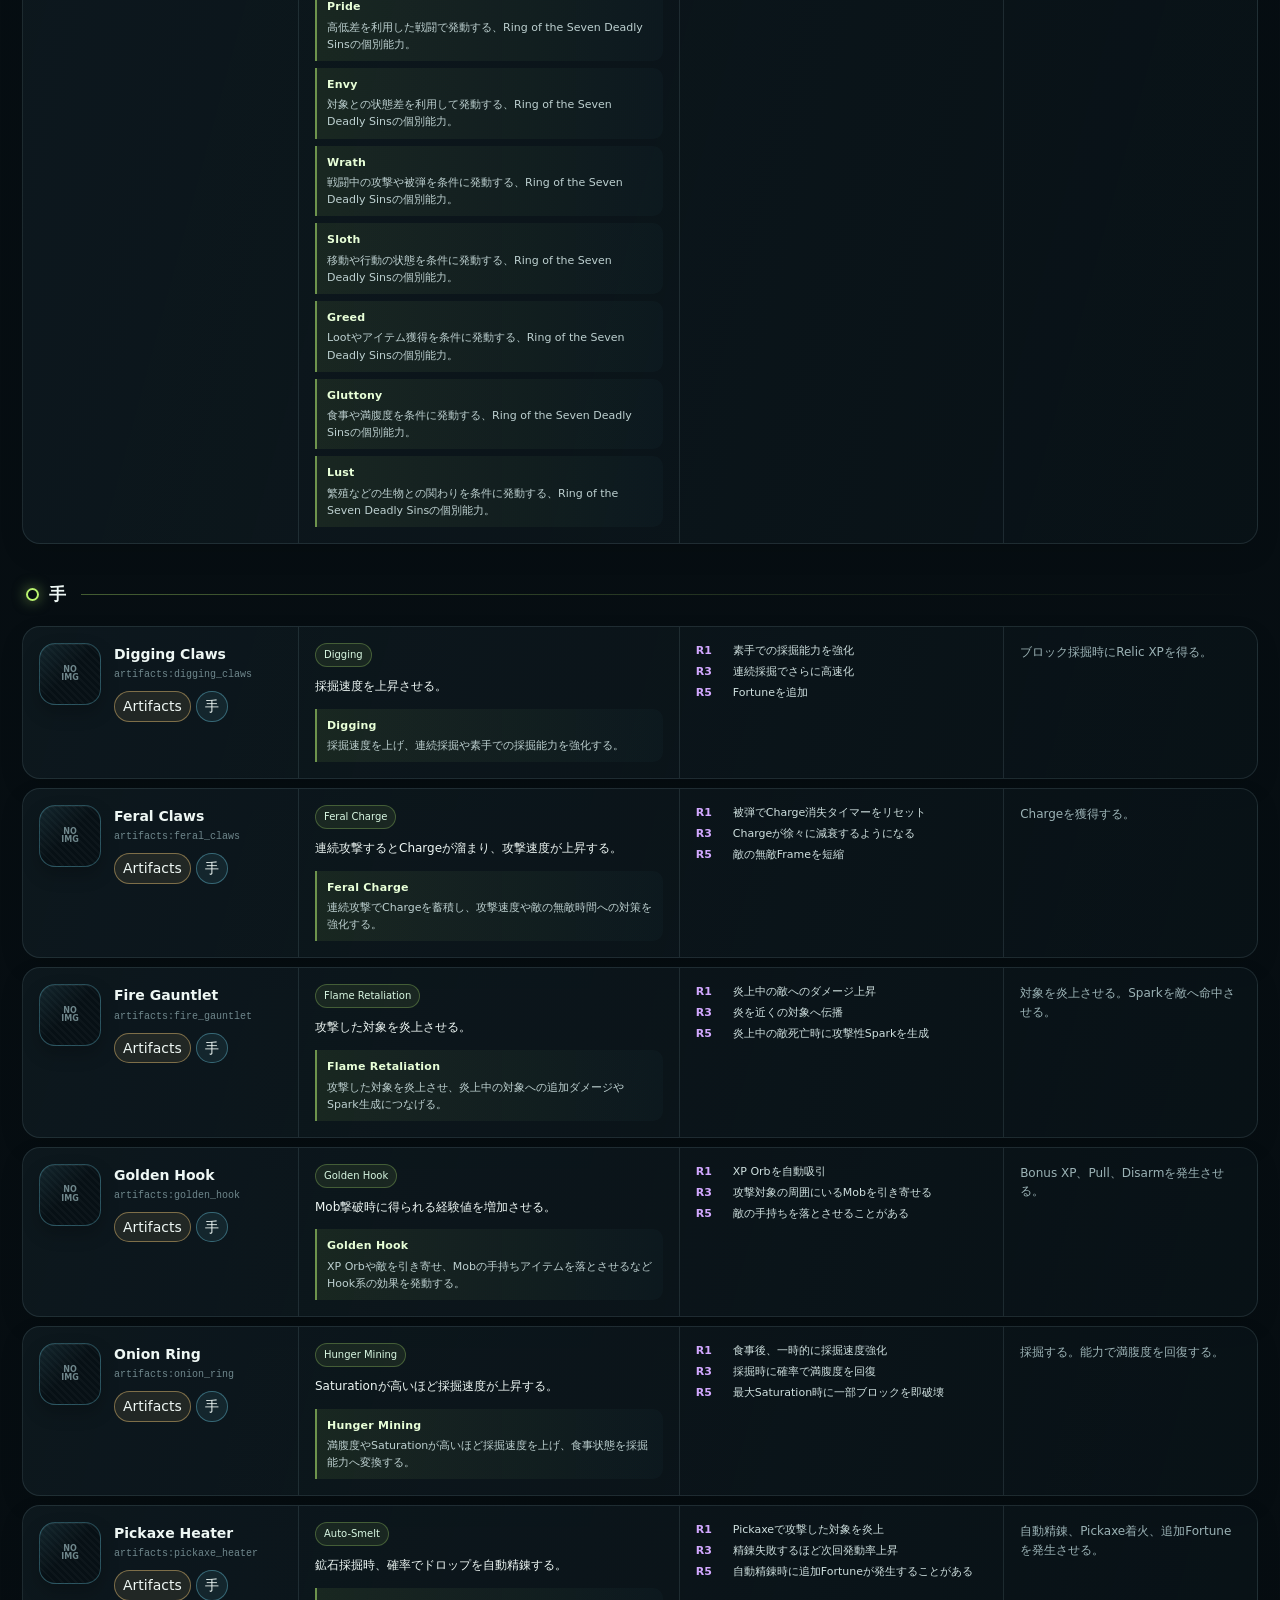
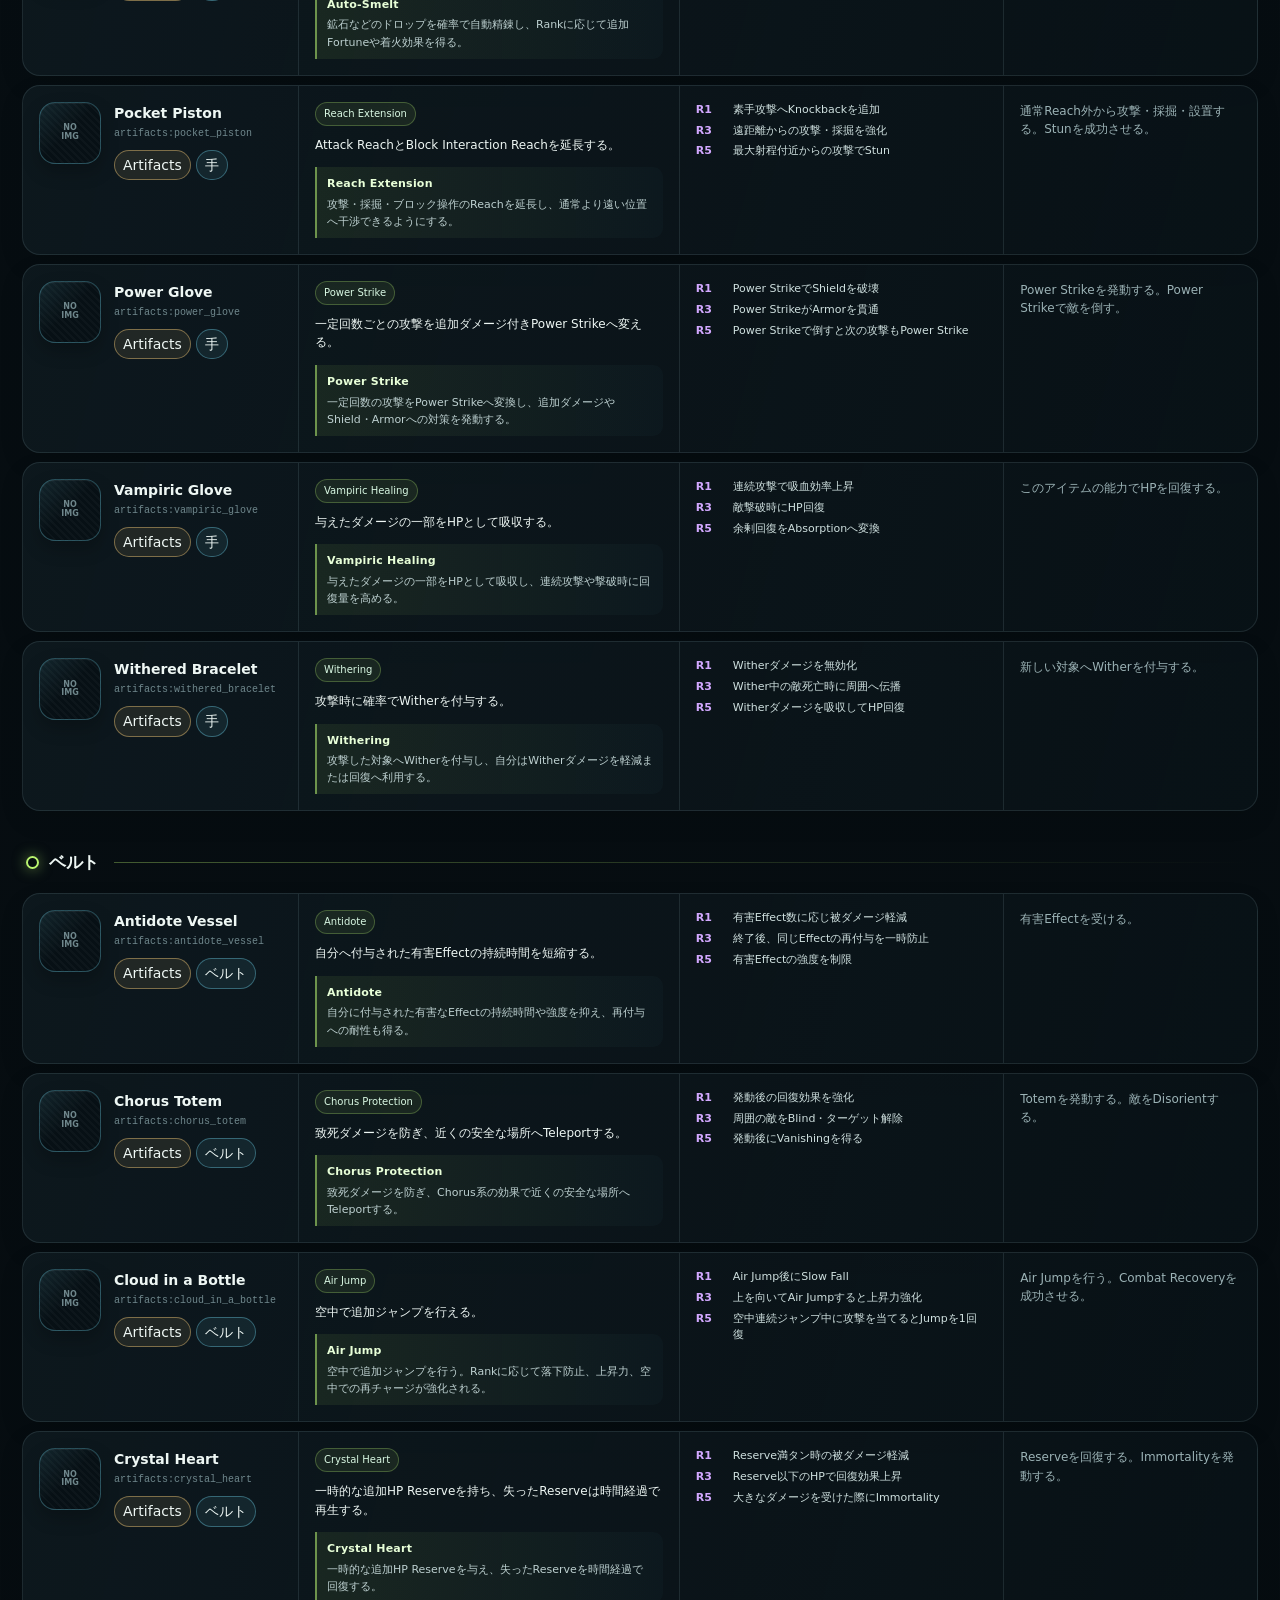
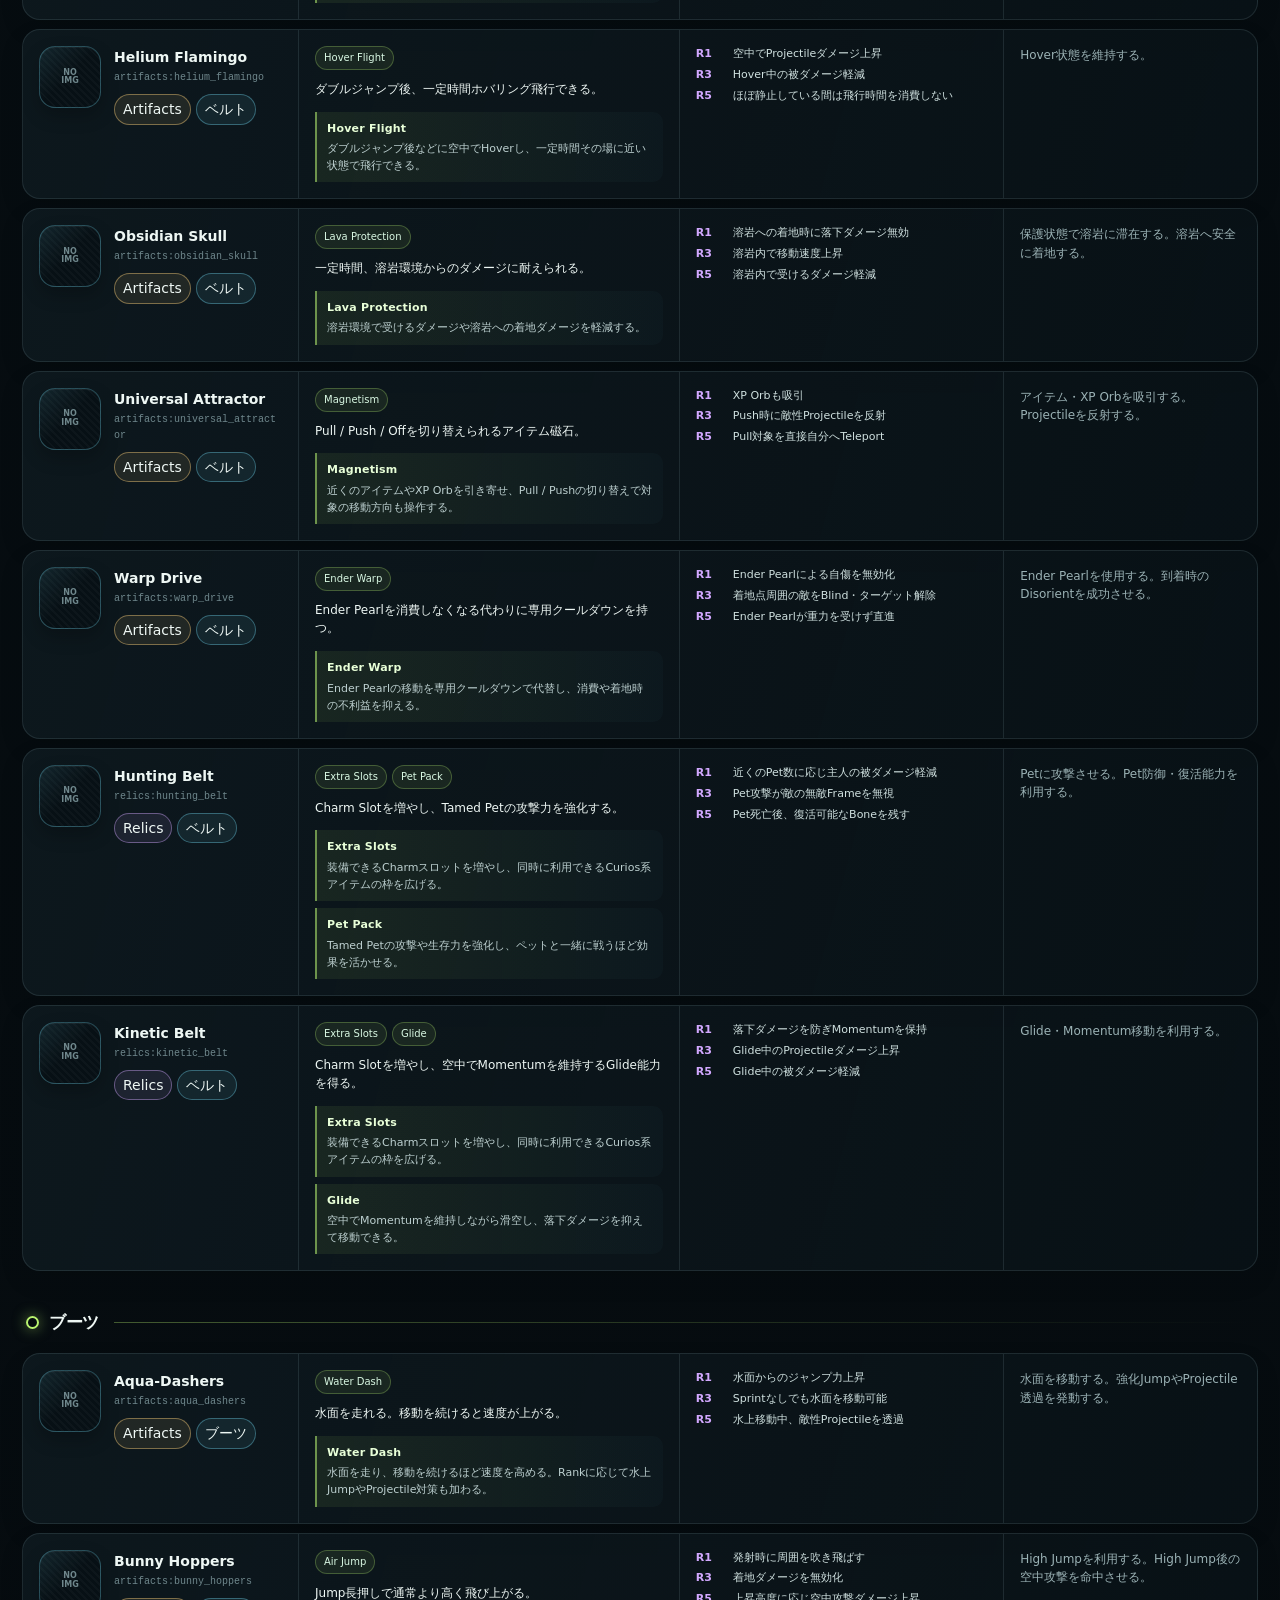
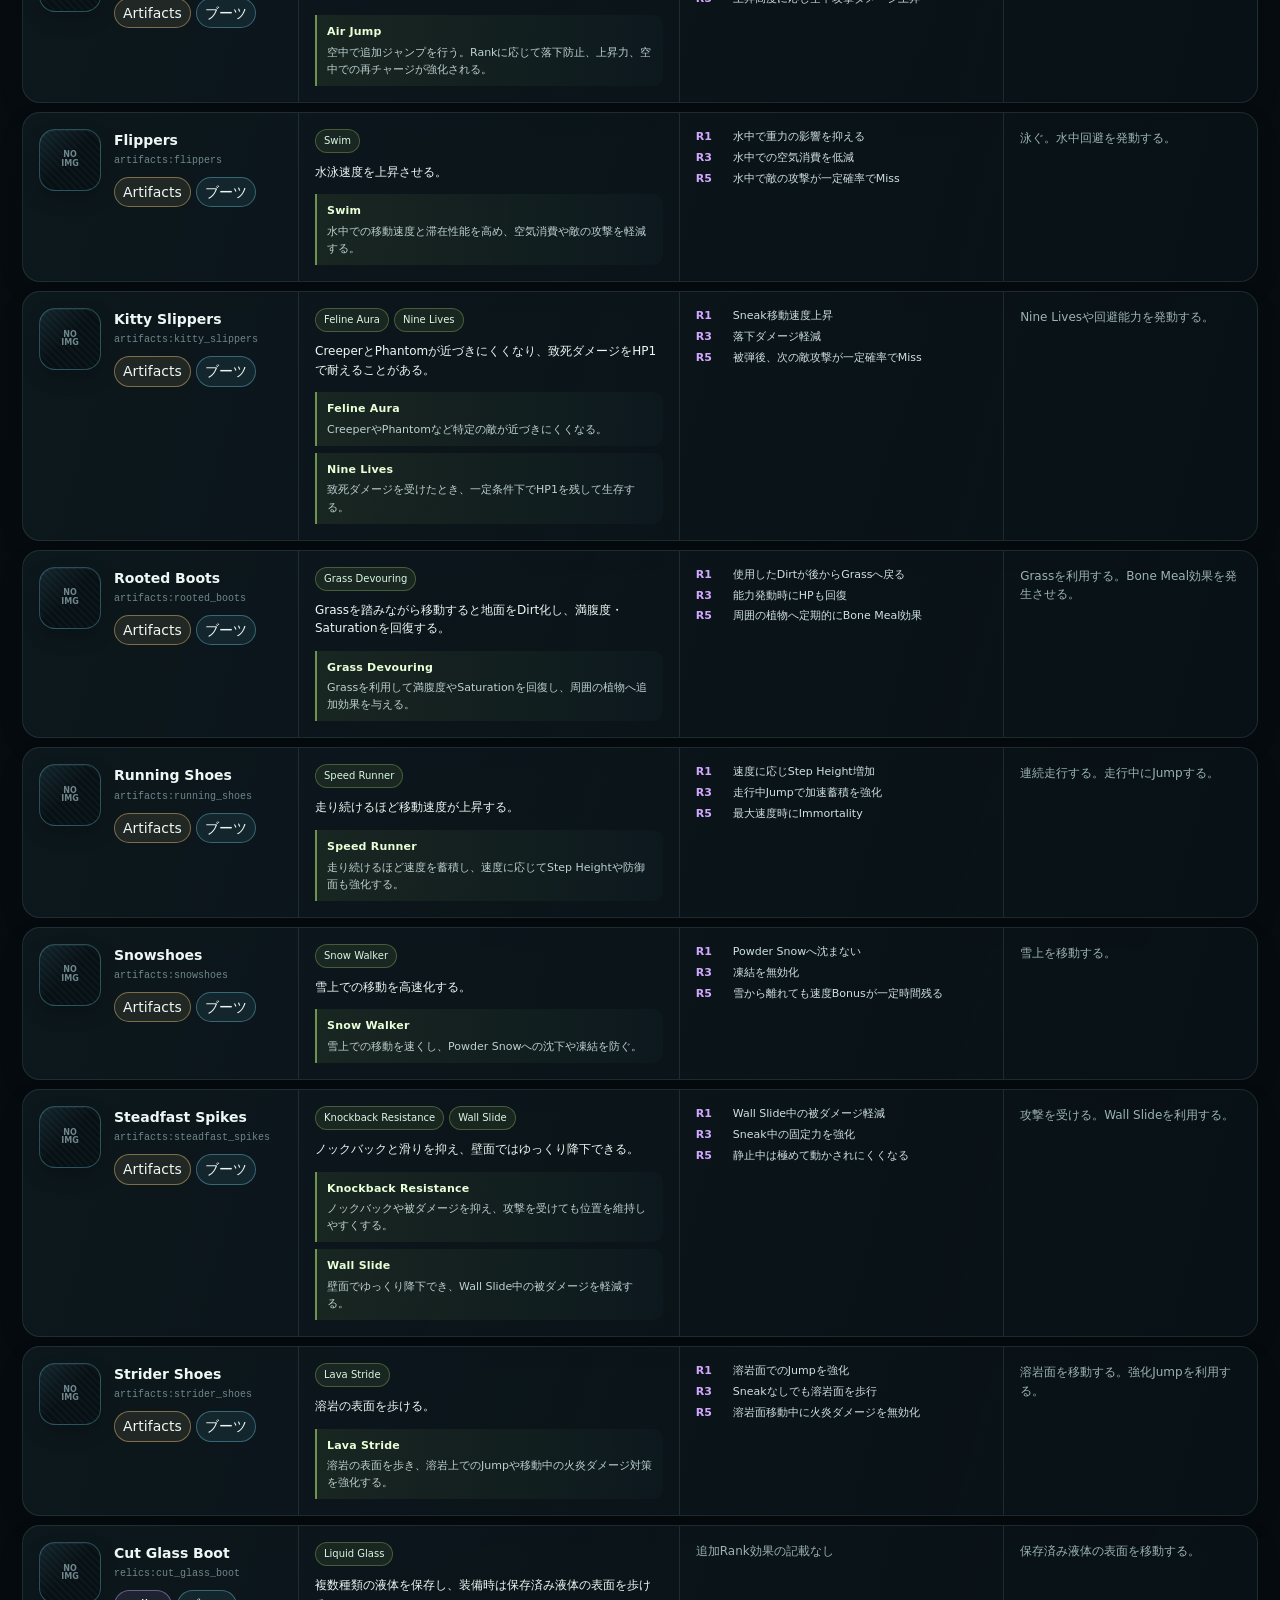
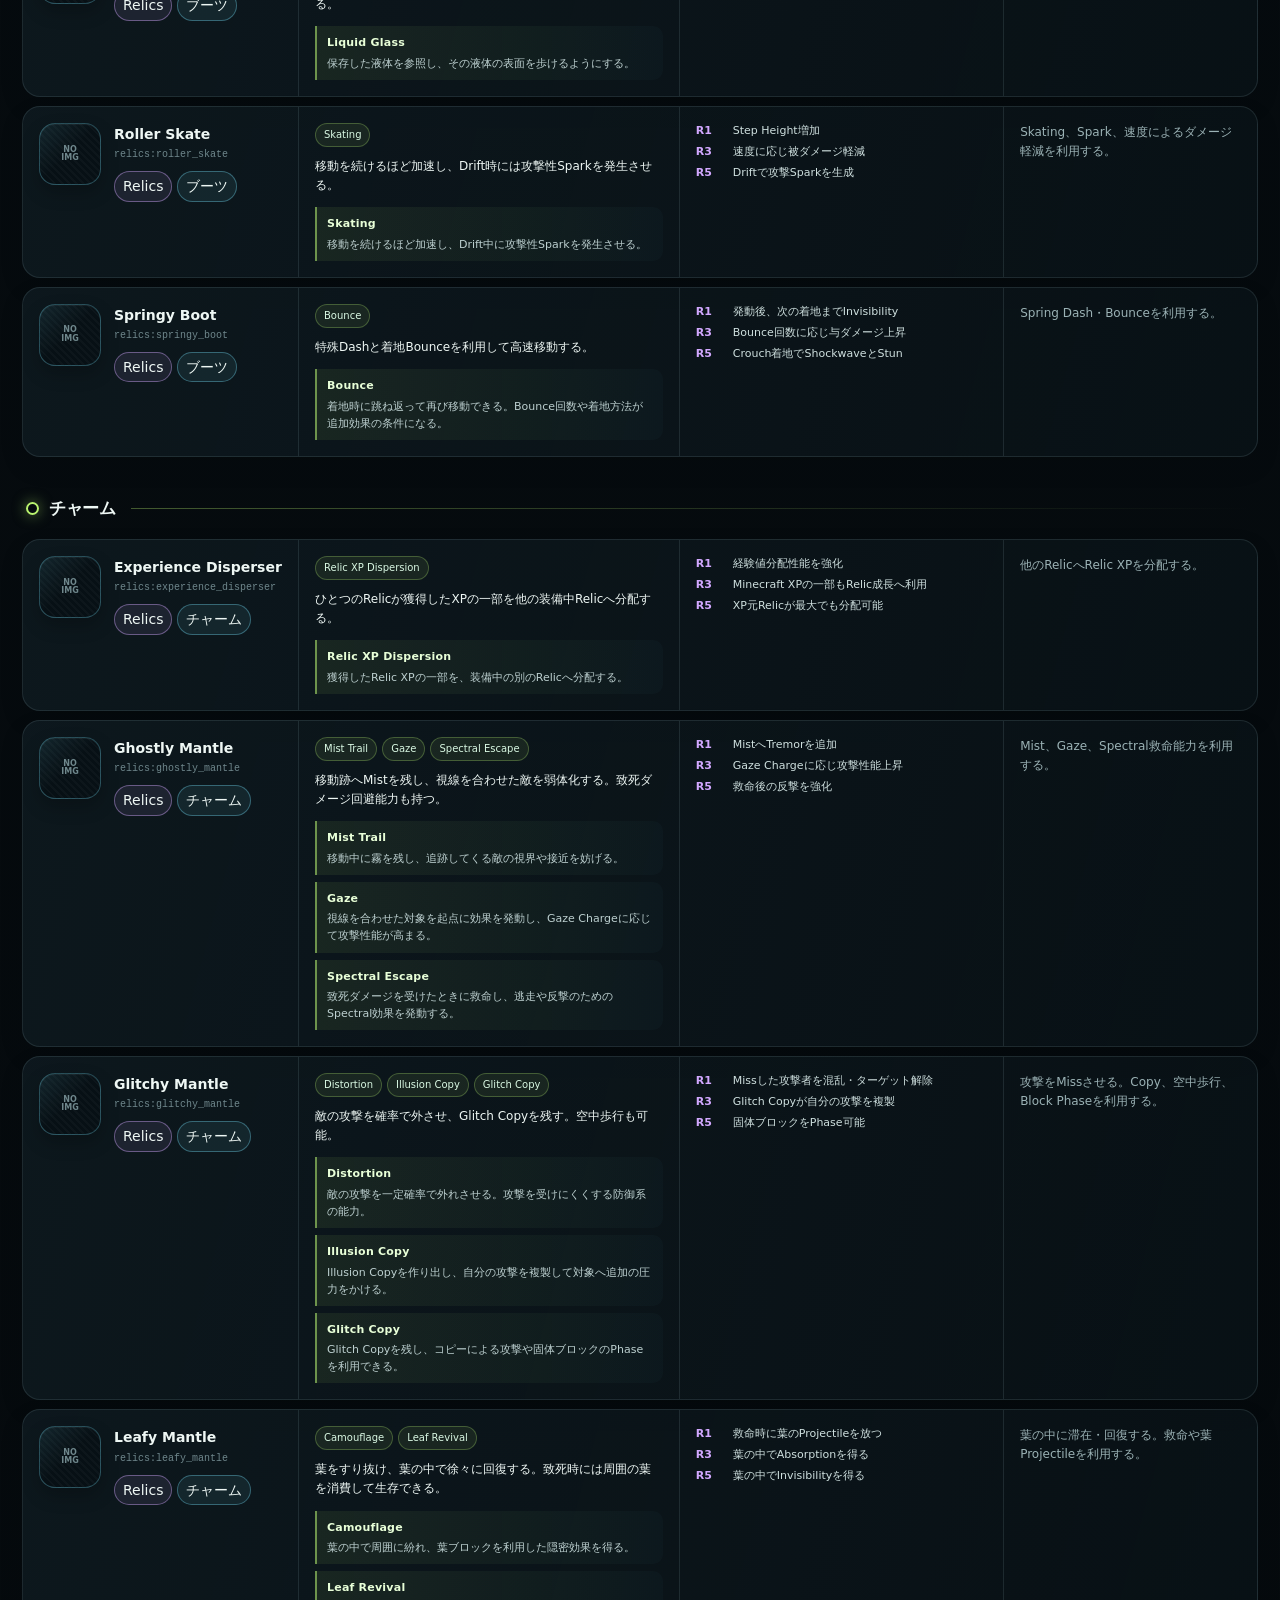
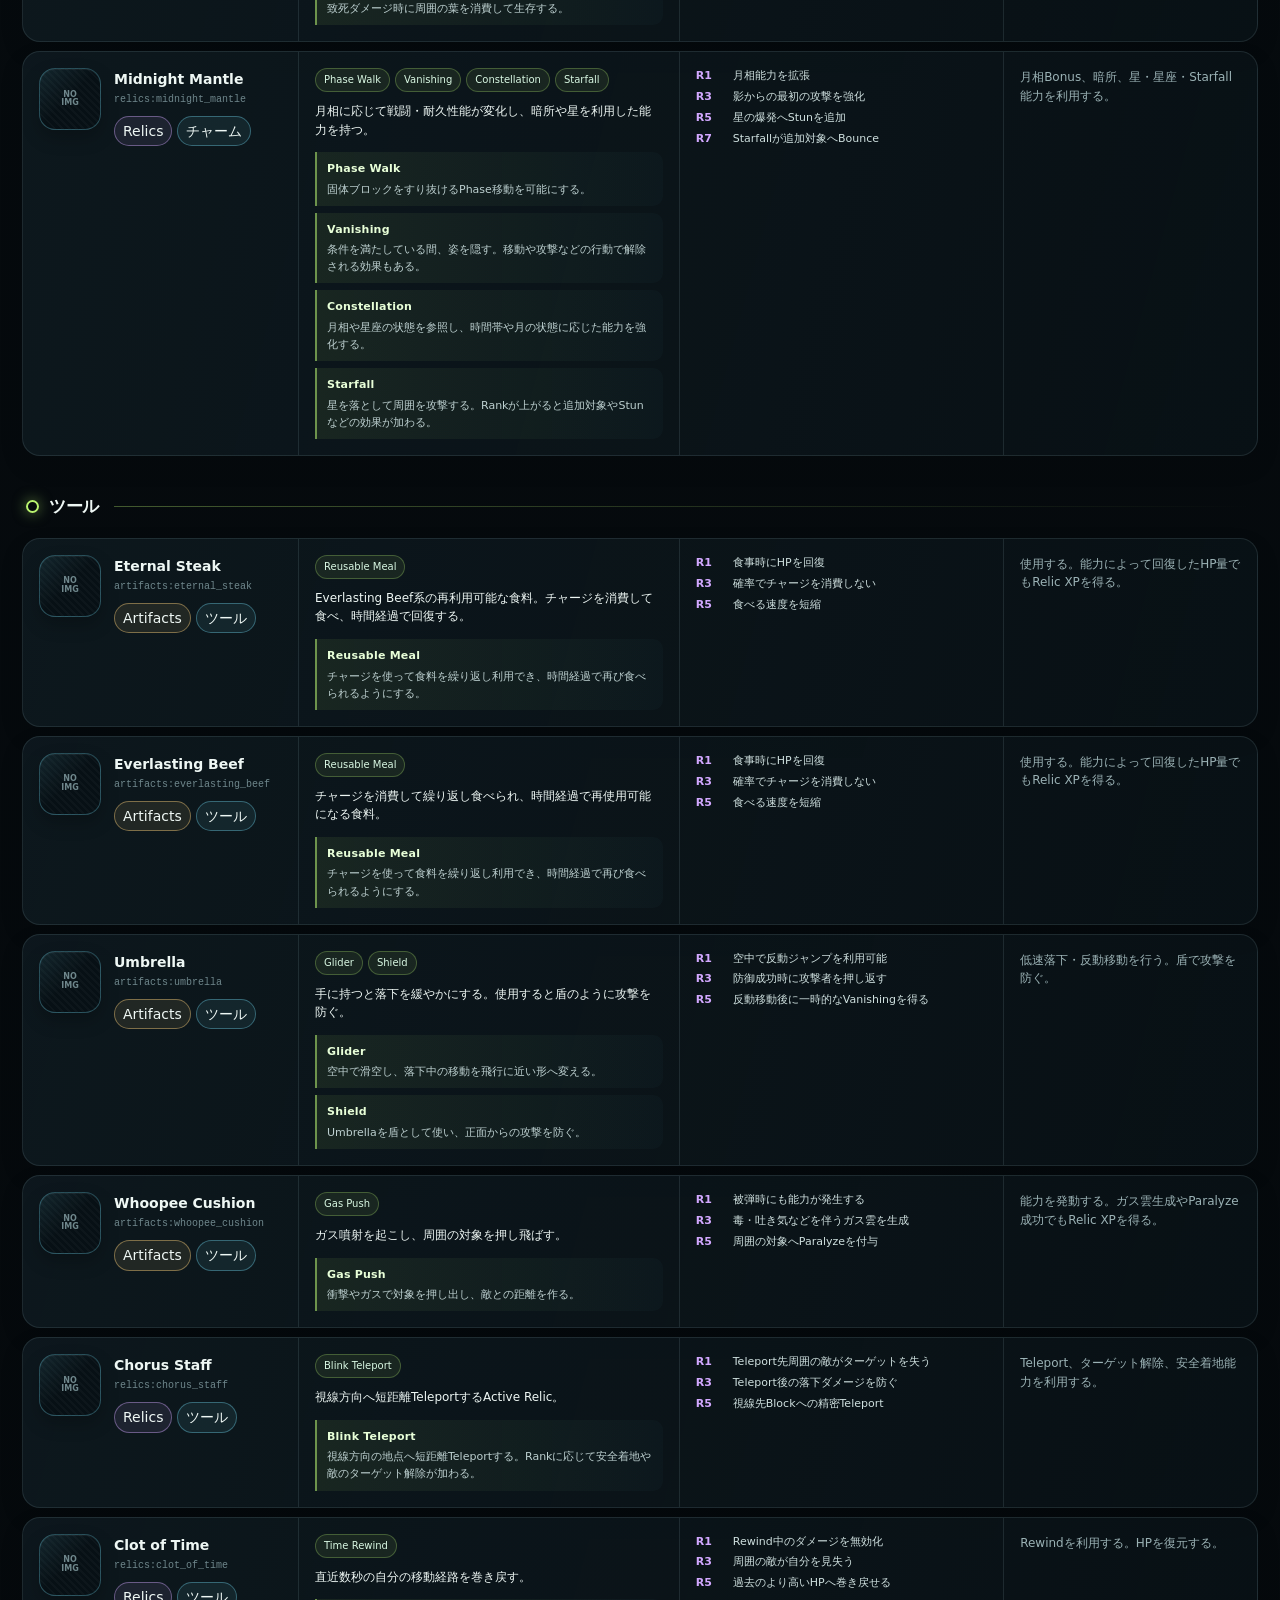
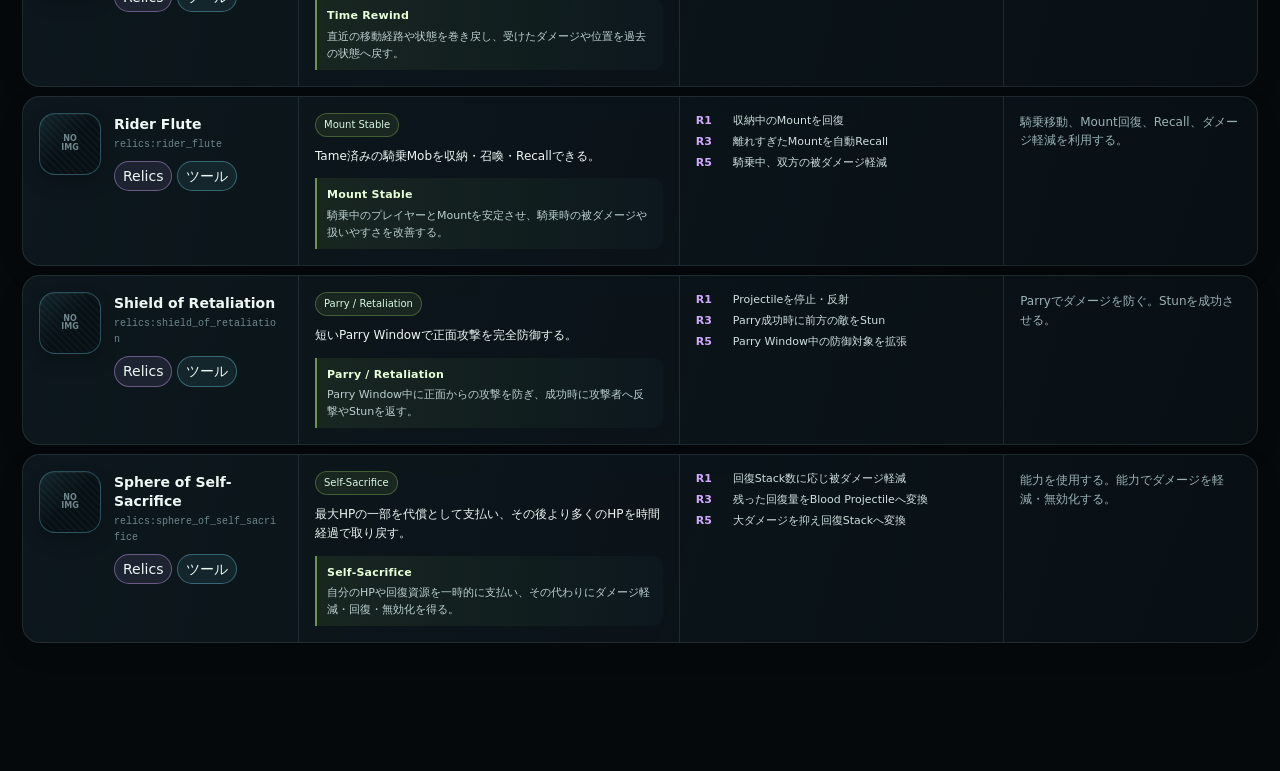
==== commit 6461803b: "Add ATM10 effects reference page" ====
--- a/Pages/index.html
+++ b/Pages/index.html
@@ -598,7 +598,7 @@
         }
       }
     </style>
-    <link rel="stylesheet" href="./styles.css?v=268b005" />
+    <link rel="stylesheet" href="./styles.css?v=effects-20261002" />
   </head>
 
   <body class="relics-page">
@@ -622,6 +622,7 @@
           <div class="site-nav-links" id="site-nav-links">
             <a href="./index.html" class="active" aria-current="page">Relics / Artifacts</a>
             <a href="./enchantments.html">Enchantments</a>
+            <a href="./effects.html">Effects</a>
           </div>
         </nav>
       </div>
--- a/Pages/styles.css
+++ b/Pages/styles.css
@@ -606,6 +606,84 @@
 .conflict-cell { color: #c8d8d7 !important; }
 .conflict-tag { color: #ddcaff; border-color: rgba(210, 168, 255, 0.28); background: rgba(210, 168, 255, 0.07); }
 
+/* Effects */
+
+.effect-filters {
+  grid-template-columns: minmax(250px, 1.7fr) repeat(4, minmax(150px, 0.82fr));
+}
+
+.effect-table {
+  overflow-x: auto;
+  overflow-y: visible;
+  border: 1px solid var(--line);
+  border-radius: 20px;
+  background: rgba(10, 19, 24, 0.78);
+  box-shadow: var(--shadow);
+}
+
+.effect-table table {
+  width: 100%;
+  min-width: 1220px;
+  border-collapse: separate;
+  border-spacing: 0;
+  table-layout: fixed;
+}
+
+.effect-name-col { width: 21%; }
+.effect-category-col { width: 13%; }
+.effect-description-col { width: 34%; }
+.effect-level-col { width: 14%; }
+.effect-access-col { width: 18%; }
+
+.effect-table th,
+.effect-table td {
+  padding: 13px 15px;
+  text-align: left;
+  vertical-align: top;
+  border-bottom: 1px solid var(--line);
+}
+
+.effect-table th {
+  position: sticky;
+  top: var(--filter-height);
+  z-index: 30;
+  color: var(--subtle);
+  border-bottom-color: rgba(185, 243, 111, 0.42);
+  background: rgba(18, 37, 44, 0.96);
+  box-shadow: 0 10px 24px rgba(0, 0, 0, 0.16);
+  font-size: 10px;
+  font-weight: 850;
+  letter-spacing: 0.14em;
+  text-transform: uppercase;
+}
+
+.effect-table th:first-child { border-top-left-radius: 19px; }
+.effect-table th:last-child { border-top-right-radius: 19px; }
+.effect-table tbody tr { transition: background 160ms ease; }
+.effect-table tbody tr:hover { background: linear-gradient(90deg, rgba(120, 229, 255, 0.07), rgba(185, 243, 111, 0.035)); }
+.effect-table tbody tr:last-child td { border-bottom: 0; }
+.effect-table td { color: #d7e5e3; font-size: 12px; }
+.effect-title-line { display: flex; align-items: center; flex-wrap: wrap; gap: 6px; }
+.effect-description-cell p { margin: 0; color: #e2efeb; line-height: 1.65; }
+.effect-scaling { display: block; margin-top: 8px; color: var(--mint); font-size: 10px; line-height: 1.5; }
+.effect-tags,
+.effect-access-cell,
+.effect-level-cell { display: flex; flex-wrap: wrap; align-items: flex-start; gap: 6px; }
+.effect-category-tag { color: var(--cyan); border-color: rgba(120, 229, 255, 0.38); background: rgba(120, 229, 255, 0.09); }
+.effect-beneficial { color: var(--mint); border-color: rgba(185, 243, 111, 0.42); background: rgba(185, 243, 111, 0.09); }
+.effect-harmful { color: var(--danger); border-color: rgba(255, 159, 172, 0.42); background: rgba(255, 159, 172, 0.09); }
+.effect-neutral { color: var(--amber); border-color: rgba(255, 209, 124, 0.42); background: rgba(255, 209, 124, 0.09); }
+.effect-mod-tag { color: hsl(var(--mod-hue), 88%, 84%); border-color: hsl(var(--mod-hue), 62%, 55%); background: hsl(var(--mod-hue), 48%, 19%); }
+.effect-value-tag { color: #c5efff; border-color: rgba(120, 229, 255, 0.30); background: rgba(120, 229, 255, 0.08); }
+.effect-instant-tag { color: #ffe2a9; border-color: rgba(255, 209, 124, 0.36); background: rgba(255, 209, 124, 0.08); }
+.effect-charm-tag { color: #ddcaff; border-color: rgba(210, 168, 255, 0.35); background: rgba(210, 168, 255, 0.08); }
+.effect-fact { flex-basis: 100%; color: var(--muted); font-size: 10px; line-height: 1.5; overflow-wrap: anywhere; }
+.status-tag { display: inline-flex; margin-top: 7px; padding: 3px 7px; color: #ffd2d8; border: 1px solid rgba(255, 159, 172, 0.35); border-radius: 999px; background: rgba(255, 159, 172, 0.08); font-size: 9px; font-weight: 800; }
+
+@media (max-width: 1180px) {
+  .effect-filters { grid-template-columns: minmax(220px, 1.6fr) repeat(4, minmax(130px, 0.78fr)); }
+}
+
 @media (max-width: 1180px) {
   .filters { grid-template-columns: minmax(230px, 2fr) repeat(2, minmax(140px, 0.8fr)); }
   :root { --relic-columns: minmax(245px, 0.95fr) minmax(235px, 1.2fr) minmax(210px, 1.1fr) minmax(175px, 0.85fr); }
@@ -620,6 +698,8 @@
   .filters input { grid-column: 1 / -1; }
   .enchantment-table { overflow-x: auto; }
   .enchantment-table th { position: static; }
+  .effect-table { overflow-x: auto; }
+  .effect-table th { position: static; }
 }
 
 @media (max-width: 700px) {
@@ -655,6 +735,10 @@
   .enchantment-table { border-radius: 15px; }
   .enchantment-table th:first-child { border-top-left-radius: 14px; }
   .enchantment-table th:last-child { border-top-right-radius: 14px; }
+  .effect-filters { grid-template-columns: 1fr; }
+  .effect-table { border-radius: 15px; }
+  .effect-table th:first-child { border-top-left-radius: 14px; }
+  .effect-table th:last-child { border-top-right-radius: 14px; }
 }
 
 @keyframes ambient-drift {
